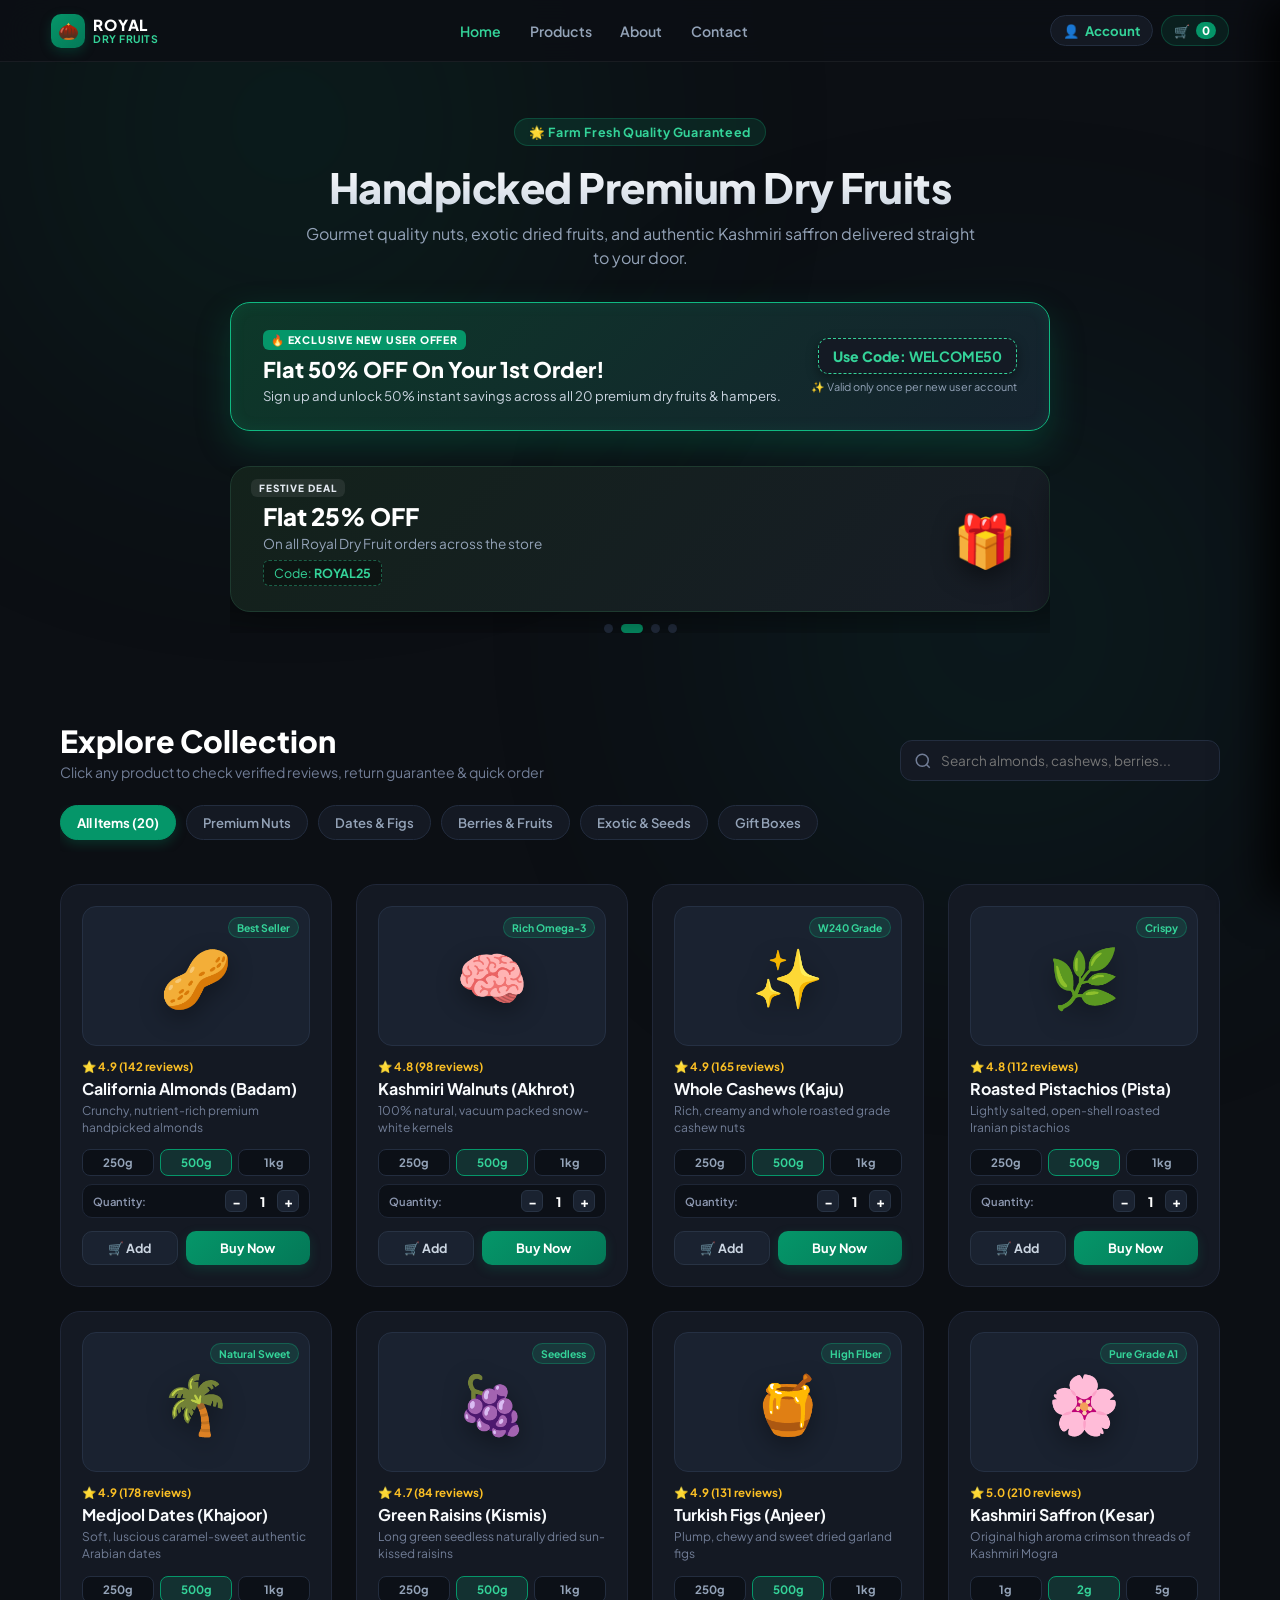
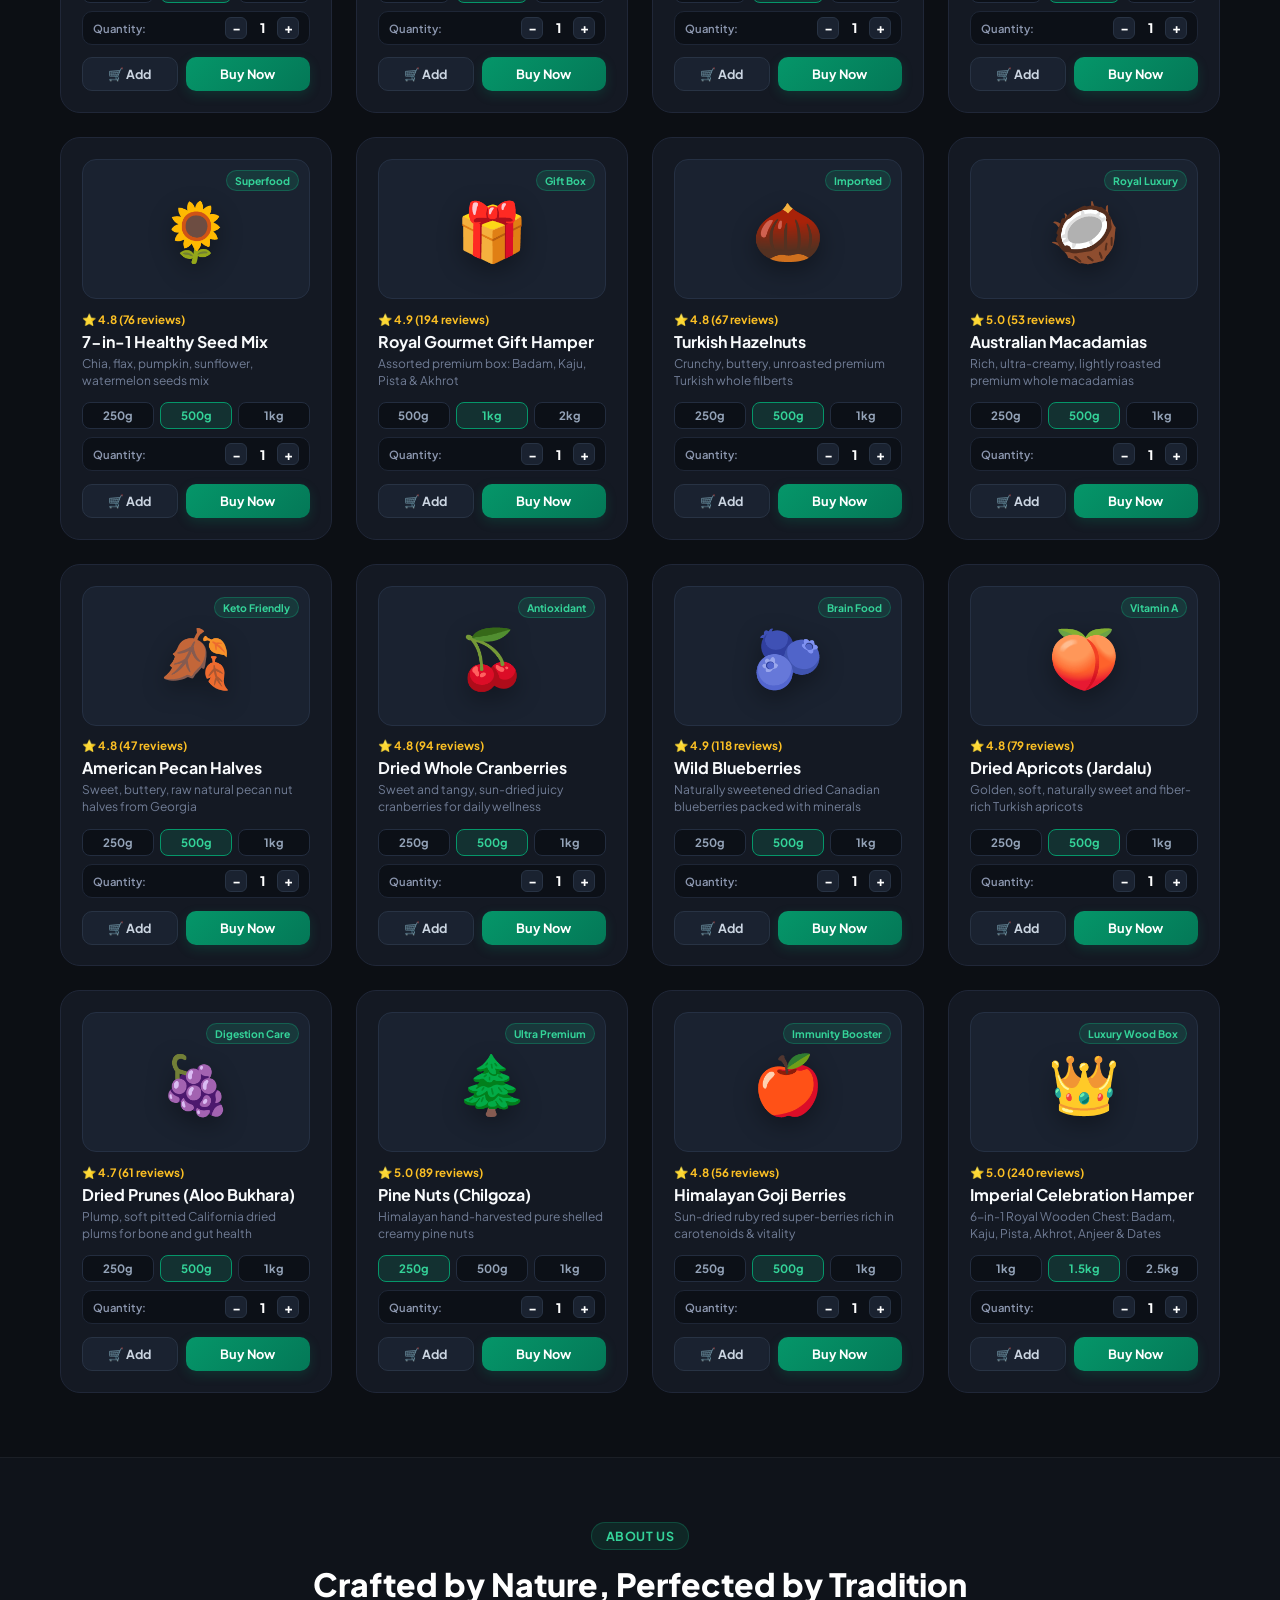
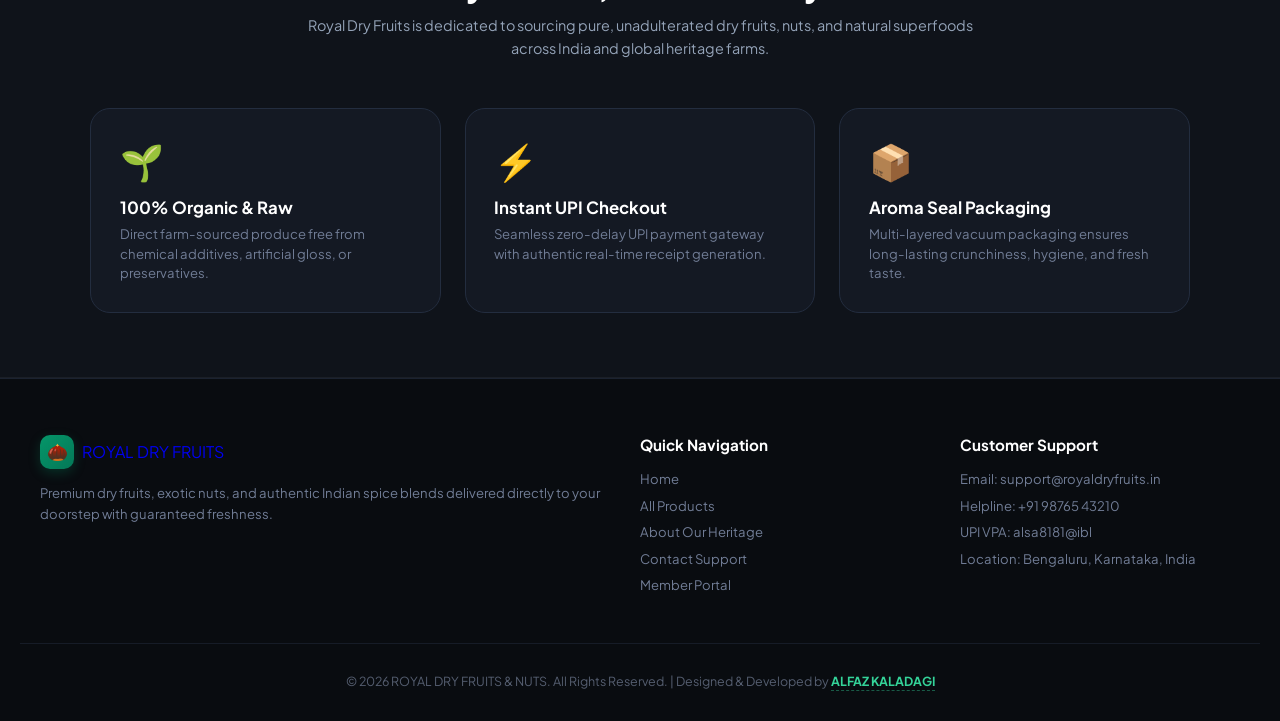
==== index.html @ def9132a "Update index.html" ====
<!DOCTYPE html>
<html lang="en">
<head>
  <meta charset="UTF-8">
  <meta name="viewport" content="width=device-width, initial-scale=1.0, maximum-scale=1.0, user-scalable=no">
  <title>ROYAL NUTS & DRY FRUITS — Premium Gourmet Store</title>
  <link rel="stylesheet" href="style.css">
  <link rel="preconnect" href="https://fonts.googleapis.com">
  <link rel="preconnect" href="https://fonts.gstatic.com" crossorigin>
  <link href="https://fonts.googleapis.com/css2?family=Space+Mono:wght@400;700&family=Plus+Jakarta+Sans:wght@400;500;600;700;800&display=swap" rel="stylesheet">
  <!-- jsPDF & html2canvas for PDF Generation -->
  <script src="https://cdnjs.cloudflare.com/ajax/libs/html2canvas/1.4.1/html2canvas.min.js"></script>
  <script src="https://cdnjs.cloudflare.com/ajax/libs/jspdf/2.5.1/jspdf.umd.min.js"></script>
  <link rel="icon" href="data:image/svg+xml,<svg xmlns='http://www.w3.org/2000/svg' viewBox='0 0 100 100'><text y='.9em' font-size='90'>🫘</text></svg>">

</head>
<body>

  <!-- Ambient Glows -->
  <div class="ambient-glow glow-1"></div>
  <div class="ambient-glow glow-2"></div>

  <!-- Confetti Canvas Container -->
  <canvas id="confettiCanvas"></canvas>

  <!-- Global Floating Toast Notification Container -->
  <div class="floating-toast" id="floatingToast">
    <div class="toast-icon" id="toastIcon">✨</div>
    <div class="toast-content">
      <h4 id="toastTitle">Notification</h4>
      <p id="toastMessage">Action completed successfully.</p>
    </div>
  </div>

  <!-- Global Custom Glassmorphism Prompt Modal -->
  <div class="modal-backdrop" id="customAlertModal">
    <div class="alert-popup-card">
      <div class="alert-icon-ring" id="alertModalIconRing">
        <span id="alertModalIcon">🔒</span>
      </div>
      <h3 id="alertModalTitle">Sign In Required</h3>
      <p id="alertModalMessage">Please sign in or create an account to proceed with your dry fruit order.</p>
      <div class="alert-actions-row">
        <button class="alert-secondary-btn" id="alertModalCancelBtn" onclick="closeCustomAlert()">Cancel</button>
        <button class="alert-primary-btn" id="alertModalConfirmBtn">Sign In Now →</button>
      </div>
    </div>
  </div>

  <!-- Responsive Mobile-Adaptive Navigation Bar -->
  <nav class="navbar">
    <a href="#home" class="nav-brand">
      <div class="brand-badge">🌰</div>
      <div class="brand-text-wrap">
        <span class="brand-title">ROYAL</span>
        <span class="brand-sub">DRY FRUITS</span>
      </div>
    </a>

    <!-- Desktop Nav Links -->
    <div class="nav-links">
      <a href="#home" class="nav-link active">Home</a>
      <a href="#products" class="nav-link">Products</a>
      <a href="#about" class="nav-link">About</a>
      <a href="#contact" class="nav-link">Contact</a>
    </div>

    <!-- Responsive Action Controls Wrapper -->
    <div class="nav-controls-right">
      <!-- Unauthenticated Account Button -->
      <a href="auth.html" class="nav-link auth-nav-link" id="navAccountBtn">
        <span class="auth-icon">👤</span>
        <span class="auth-btn-label">Account</span>
      </a>

      <!-- Authenticated User Profile & Logout -->
      <div class="user-profile-menu" id="navUserMenu" style="display: none;">
        <button class="profile-trigger-btn" onclick="openProfileModal()" title="View & Edit Profile">
          <img id="navUserAvatar" src="" alt="Profile" class="nav-avatar-img" />
          <span id="navUserName" class="nav-user-name-text">Profile</span>
        </button>
        <button class="logout-nav-btn" onclick="confirmLogout()" title="Log out">
          <svg width="14" height="14" viewBox="0 0 24 24" fill="none" stroke="currentColor" stroke-width="2.5">
            <path d="M9 21H5a2 2 0 0 1-2-2V5a2 2 0 0 1 2-2h4"></path>
            <polyline points="16 17 21 12 16 7"></polyline>
            <line x1="21" y1="12" x2="9" y2="12"></line>
          </svg>
          <span class="logout-btn-label">Logout</span>
        </button>
      </div>

      <!-- Compact Clickable Cart Pill -->
      <div class="cart-pill clickable-cart" id="navbarCartPill" onclick="openCartDrawer()" title="View Cart">
        <span class="cart-icon-symbol">🛒</span>
        <span class="cart-count-badge" id="cartItemCount">0</span>
      </div>
    </div>
  </nav>

  <!-- Slide-out Shopping Cart Drawer -->
  <div class="cart-drawer-backdrop" id="cartDrawerBackdrop" onclick="closeCartDrawer()"></div>
  <div class="cart-drawer" id="cartDrawer">
    <div class="cart-drawer-header">
      <h3>Your Fresh Cart 🛒</h3>
      <button class="drawer-close-btn" onclick="closeCartDrawer()">&times;</button>
    </div>
    <div class="cart-items-container" id="cartItemsContainer">
      <!-- Injected Cart Items via script.js -->
    </div>
    <div class="cart-drawer-footer" id="cartDrawerFooter">
      <div class="cart-summary-line">
        <span>Subtotal:</span>
        <strong id="cartSubtotalVal">₹0.00</strong>
      </div>
      <button class="cart-checkout-btn" onclick="checkoutFromCart()">Proceed to Direct UPI Checkout →</button>
    </div>
  </div>

  <!-- Main Content -->
  <main>
    <!-- Hero Section -->
    <section id="home" class="hero-section">
      <div class="hero-text">
        <span class="hero-tag">🌟 Farm Fresh Quality Guaranteed</span>
        <h2>Handpicked Premium Dry Fruits</h2>
        <p>Gourmet quality nuts, exotic dried fruits, and authentic Kashmiri saffron delivered straight to your door.</p>
      </div>

      <!-- Pinned 50% OFF Banner for 1st Order New Users -->
      <div class="pinned-welcome-banner">
        <div class="pinned-welcome-content">
          <div class="pinned-tag">🔥 EXCLUSIVE NEW USER OFFER</div>
          <h3>Flat 50% OFF On Your 1st Order!</h3>
          <p>Sign up and unlock 50% instant savings across all 20 premium dry fruits & hampers.</p>
        </div>
        <div class="pinned-welcome-action">
          <span class="pinned-coupon-code" onclick="copyOfferCode('WELCOME50')" title="Click to copy">
            Use Code: <strong>WELCOME50</strong>
          </span>
          <span class="pinned-subtext">✨ Valid only once per new user account</span>
        </div>
      </div>

      <!-- Offers Carousel -->
      <div class="offers-carousel-wrapper">
        <div class="offers-track" id="offersTrack">
          <!-- Slide 1: Welcome50 Pinned Spotlight -->
          <div class="offer-card offer-pinned-hero">
            <div class="offer-badge pulse-badge">⭐ FIRST ORDER SPECIAL</div>
            <div class="offer-content">
              <h3>Flat 50% OFF</h3>
              <p>Exclusive for new users on their very first order across all products</p>
              <span class="offer-code" onclick="copyOfferCode('WELCOME50')">Code: <strong>WELCOME50</strong></span>
            </div>
            <div class="offer-icon">🏷️</div>
          </div>

          <!-- Slide 2 -->
          <div class="offer-card offer-gold">
            <div class="offer-badge">FESTIVE DEAL</div>
            <div class="offer-content">
              <h3>Flat 25% OFF</h3>
              <p>On all Royal Dry Fruit orders across the store</p>
              <span class="offer-code" onclick="copyOfferCode('ROYAL25')">Code: <strong>ROYAL25</strong></span>
            </div>
            <div class="offer-icon">🎁</div>
          </div>

          <!-- Slide 3 -->
          <div class="offer-card offer-emerald">
            <div class="offer-badge">ORGANIC SPECIAL</div>
            <div class="offer-content">
              <h3>Flat ₹100 OFF</h3>
              <p>Instant savings on high-grade nuts & saffron packs</p>
              <span class="offer-code" onclick="copyOfferCode('ORGANIC100')">Code: <strong>ORGANIC100</strong></span>
            </div>
            <div class="offer-icon">🌸</div>
          </div>

          <!-- Slide 4 -->
          <div class="offer-card offer-purple">
            <div class="offer-badge">HEALTH SAVINGS</div>
            <div class="offer-content">
              <h3>Flat 10% OFF</h3>
              <p>Extra discount on whole almonds, walnuts & seed mixes</p>
              <span class="offer-code" onclick="copyOfferCode('HEALTH10')">Code: <strong>HEALTH10</strong></span>
            </div>
            <div class="offer-icon">🥜</div>
          </div>
        </div>

        <div class="carousel-dots">
          <button class="dot active" onclick="goToSlide(0)"></button>
          <button class="dot" onclick="goToSlide(1)"></button>
          <button class="dot" onclick="goToSlide(2)"></button>
          <button class="dot" onclick="goToSlide(3)"></button>
        </div>
      </div>
    </section>

    <!-- Products Section -->
    <section id="products" class="store-container">
      <div class="section-header">
        <div>
          <h2>Explore Collection</h2>
          <p>Click any product to check verified reviews, return guarantee & quick order</p>
        </div>

        <!-- Search Bar -->
        <div class="search-bar-wrapper">
          <svg class="search-icon" width="18" height="18" viewBox="0 0 24 24" fill="none" stroke="currentColor" stroke-width="2">
            <circle cx="11" cy="11" r="8"></circle>
            <line x1="21" y1="21" x2="16.65" y2="16.65"></line>
          </svg>
          <input type="text" id="productSearch" placeholder="Search almonds, cashews, berries..." oninput="handleSearch()">
          <button class="clear-search-btn" id="clearSearchBtn" onclick="clearSearch()">&times;</button>
        </div>
      </div>

      <!-- Category Filter Pills -->
      <div class="category-filters">
        <button class="filter-pill active" onclick="filterCategory('all', this)">All Items (20)</button>
        <button class="filter-pill" onclick="filterCategory('nuts', this)">Premium Nuts</button>
        <button class="filter-pill" onclick="filterCategory('dried', this)">Dates & Figs</button>
        <button class="filter-pill" onclick="filterCategory('berries', this)">Berries & Fruits</button>
        <button class="filter-pill" onclick="filterCategory('exotic', this)">Exotic & Seeds</button>
        <button class="filter-pill" onclick="filterCategory('hampers', this)">Gift Boxes</button>
      </div>

      <div class="no-results" id="noResults" style="display: none;">
        <p>🔍 No dry fruits found matching your search.</p>
      </div>

      <!-- Product Grid (20 Items) -->
      <div class="product-grid" id="productGrid">
        
        <!-- 1 -->
        <div class="product-card" data-id="1" data-category="nuts" data-name="California Jumbo Almonds (Badam)" data-base-price="450" data-base-weight="500g" data-price-250g="240" data-price-500g="450" data-price-1kg="860" data-rating="4.9" data-reviews-count="142" data-origin="California, USA" data-icon="🥜">
          <div class="product-visual" onclick="openProductQuickView(this.closest('.product-card'))">
            <span class="product-emoji">🥜</span>
            <span class="stock-tag">Best Seller</span>
            <span class="quick-view-badge">🔍 View & Review</span>
          </div>
          <div class="product-details">
            <div class="rating-stars" onclick="openProductQuickView(this.closest('.product-card'))">⭐ 4.9 (142 reviews)</div>
            <h3 onclick="openProductQuickView(this.closest('.product-card'))">California Almonds (Badam)</h3>
            <p>Crunchy, nutrient-rich premium handpicked almonds</p>
            <div class="weight-selector-row">
              <button class="weight-chip" onclick="selectCardWeight(this, '250g')">250g</button>
              <button class="weight-chip active" onclick="selectCardWeight(this, '500g')">500g</button>
              <button class="weight-chip" onclick="selectCardWeight(this, '1kg')">1kg</button>
            </div>
            <div class="qty-stepper-row">
              <span class="qty-label">Quantity:</span>
              <div class="stepper-box">
                <button type="button" class="step-btn" onclick="stepCardQty(this, -1)">−</button>
                <span class="card-qty-val">1</span>
                <button type="button" class="step-btn" onclick="stepCardQty(this, 1)">+</button>
              </div>
            </div>
            <div class="product-actions-grid">
              <button class="add-to-cart-btn" onclick="handleAddToCart(this.closest('.product-card'))">🛒 Add</button>
              <button class="buy-btn" onclick="openCustomerDetails(this)">Buy Now</button>
            </div>
          </div>
        </div>

        <!-- 2 -->
        <div class="product-card" data-id="2" data-category="nuts" data-name="Kashmiri Walnut Kernels (Akhrot)" data-base-price="620" data-base-weight="500g" data-price-250g="330" data-price-500g="620" data-price-1kg="1190" data-rating="4.8" data-reviews-count="98" data-origin="Kashmir Valley, India" data-icon="🧠">
          <div class="product-visual" onclick="openProductQuickView(this.closest('.product-card'))">
            <span class="product-emoji">🧠</span>
            <span class="stock-tag">Rich Omega-3</span>
            <span class="quick-view-badge">🔍 View & Review</span>
          </div>
          <div class="product-details">
            <div class="rating-stars" onclick="openProductQuickView(this.closest('.product-card'))">⭐ 4.8 (98 reviews)</div>
            <h3 onclick="openProductQuickView(this.closest('.product-card'))">Kashmiri Walnuts (Akhrot)</h3>
            <p>100% natural, vacuum packed snow-white kernels</p>
            <div class="weight-selector-row">
              <button class="weight-chip" onclick="selectCardWeight(this, '250g')">250g</button>
              <button class="weight-chip active" onclick="selectCardWeight(this, '500g')">500g</button>
              <button class="weight-chip" onclick="selectCardWeight(this, '1kg')">1kg</button>
            </div>
            <div class="qty-stepper-row">
              <span class="qty-label">Quantity:</span>
              <div class="stepper-box">
                <button type="button" class="step-btn" onclick="stepCardQty(this, -1)">−</button>
                <span class="card-qty-val">1</span>
                <button type="button" class="step-btn" onclick="stepCardQty(this, 1)">+</button>
              </div>
            </div>
            <div class="product-actions-grid">
              <button class="add-to-cart-btn" onclick="handleAddToCart(this.closest('.product-card'))">🛒 Add</button>
              <button class="buy-btn" onclick="openCustomerDetails(this)">Buy Now</button>
            </div>
          </div>
        </div>

        <!-- 3 -->
        <div class="product-card" data-id="3" data-category="nuts" data-name="King Size Whole Cashews (Kaju)" data-base-price="490" data-base-weight="500g" data-price-250g="260" data-price-500g="490" data-price-1kg="940" data-rating="4.9" data-reviews-count="165" data-origin="Goa / Mangalore" data-icon="✨">
          <div class="product-visual" onclick="openProductQuickView(this.closest('.product-card'))">
            <span class="product-emoji">✨</span>
            <span class="stock-tag">W240 Grade</span>
            <span class="quick-view-badge">🔍 View & Review</span>
          </div>
          <div class="product-details">
            <div class="rating-stars" onclick="openProductQuickView(this.closest('.product-card'))">⭐ 4.9 (165 reviews)</div>
            <h3 onclick="openProductQuickView(this.closest('.product-card'))">Whole Cashews (Kaju)</h3>
            <p>Rich, creamy and whole roasted grade cashew nuts</p>
            <div class="weight-selector-row">
              <button class="weight-chip" onclick="selectCardWeight(this, '250g')">250g</button>
              <button class="weight-chip active" onclick="selectCardWeight(this, '500g')">500g</button>
              <button class="weight-chip" onclick="selectCardWeight(this, '1kg')">1kg</button>
            </div>
            <div class="qty-stepper-row">
              <span class="qty-label">Quantity:</span>
              <div class="stepper-box">
                <button type="button" class="step-btn" onclick="stepCardQty(this, -1)">−</button>
                <span class="card-qty-val">1</span>
                <button type="button" class="step-btn" onclick="stepCardQty(this, 1)">+</button>
              </div>
            </div>
            <div class="product-actions-grid">
              <button class="add-to-cart-btn" onclick="handleAddToCart(this.closest('.product-card'))">🛒 Add</button>
              <button class="buy-btn" onclick="openCustomerDetails(this)">Buy Now</button>
            </div>
          </div>
        </div>

        <!-- 4 -->
        <div class="product-card" data-id="4" data-category="nuts" data-name="Roasted Salted Pistachios (Pista)" data-base-price="580" data-base-weight="500g" data-price-250g="310" data-price-500g="580" data-price-1kg="1100" data-rating="4.8" data-reviews-count="112" data-origin="Iran" data-icon="🌿">
          <div class="product-visual" onclick="openProductQuickView(this.closest('.product-card'))">
            <span class="product-emoji">🌿</span>
            <span class="stock-tag">Crispy</span>
            <span class="quick-view-badge">🔍 View & Review</span>
          </div>
          <div class="product-details">
            <div class="rating-stars" onclick="openProductQuickView(this.closest('.product-card'))">⭐ 4.8 (112 reviews)</div>
            <h3 onclick="openProductQuickView(this.closest('.product-card'))">Roasted Pistachios (Pista)</h3>
            <p>Lightly salted, open-shell roasted Iranian pistachios</p>
            <div class="weight-selector-row">
              <button class="weight-chip" onclick="selectCardWeight(this, '250g')">250g</button>
              <button class="weight-chip active" onclick="selectCardWeight(this, '500g')">500g</button>
              <button class="weight-chip" onclick="selectCardWeight(this, '1kg')">1kg</button>
            </div>
            <div class="qty-stepper-row">
              <span class="qty-label">Quantity:</span>
              <div class="stepper-box">
                <button type="button" class="step-btn" onclick="stepCardQty(this, -1)">−</button>
                <span class="card-qty-val">1</span>
                <button type="button" class="step-btn" onclick="stepCardQty(this, 1)">+</button>
              </div>
            </div>
            <div class="product-actions-grid">
              <button class="add-to-cart-btn" onclick="handleAddToCart(this.closest('.product-card'))">🛒 Add</button>
              <button class="buy-btn" onclick="openCustomerDetails(this)">Buy Now</button>
            </div>
          </div>
        </div>

        <!-- 5 -->
        <div class="product-card" data-id="5" data-category="dried" data-name="Arabian Medjool Dates (Khajoor)" data-base-price="390" data-base-weight="500g" data-price-250g="210" data-price-500g="390" data-price-1kg="740" data-rating="4.9" data-reviews-count="178" data-origin="Medina, Saudi Arabia" data-icon="🌴">
          <div class="product-visual" onclick="openProductQuickView(this.closest('.product-card'))">
            <span class="product-emoji">🌴</span>
            <span class="stock-tag">Natural Sweet</span>
            <span class="quick-view-badge">🔍 View & Review</span>
          </div>
          <div class="product-details">
            <div class="rating-stars" onclick="openProductQuickView(this.closest('.product-card'))">⭐ 4.9 (178 reviews)</div>
            <h3 onclick="openProductQuickView(this.closest('.product-card'))">Medjool Dates (Khajoor)</h3>
            <p>Soft, luscious caramel-sweet authentic Arabian dates</p>
            <div class="weight-selector-row">
              <button class="weight-chip" onclick="selectCardWeight(this, '250g')">250g</button>
              <button class="weight-chip active" onclick="selectCardWeight(this, '500g')">500g</button>
              <button class="weight-chip" onclick="selectCardWeight(this, '1kg')">1kg</button>
            </div>
            <div class="qty-stepper-row">
              <span class="qty-label">Quantity:</span>
              <div class="stepper-box">
                <button type="button" class="step-btn" onclick="stepCardQty(this, -1)">−</button>
                <span class="card-qty-val">1</span>
                <button type="button" class="step-btn" onclick="stepCardQty(this, 1)">+</button>
              </div>
            </div>
            <div class="product-actions-grid">
              <button class="add-to-cart-btn" onclick="handleAddToCart(this.closest('.product-card'))">🛒 Add</button>
              <button class="buy-btn" onclick="openCustomerDetails(this)">Buy Now</button>
            </div>
          </div>
        </div>

        <!-- 6 -->
        <div class="product-card" data-id="6" data-category="dried" data-name="Afghani Green Raisins (Kismis)" data-base-price="260" data-base-weight="500g" data-price-250g="140" data-price-500g="260" data-price-1kg="490" data-rating="4.7" data-reviews-count="84" data-origin="Kandahar, Afghanistan" data-icon="🍇">
          <div class="product-visual" onclick="openProductQuickView(this.closest('.product-card'))">
            <span class="product-emoji">🍇</span>
            <span class="stock-tag">Seedless</span>
            <span class="quick-view-badge">🔍 View & Review</span>
          </div>
          <div class="product-details">
            <div class="rating-stars" onclick="openProductQuickView(this.closest('.product-card'))">⭐ 4.7 (84 reviews)</div>
            <h3 onclick="openProductQuickView(this.closest('.product-card'))">Green Raisins (Kismis)</h3>
            <p>Long green seedless naturally dried sun-kissed raisins</p>
            <div class="weight-selector-row">
              <button class="weight-chip" onclick="selectCardWeight(this, '250g')">250g</button>
              <button class="weight-chip active" onclick="selectCardWeight(this, '500g')">500g</button>
              <button class="weight-chip" onclick="selectCardWeight(this, '1kg')">1kg</button>
            </div>
            <div class="qty-stepper-row">
              <span class="qty-label">Quantity:</span>
              <div class="stepper-box">
                <button type="button" class="step-btn" onclick="stepCardQty(this, -1)">−</button>
                <span class="card-qty-val">1</span>
                <button type="button" class="step-btn" onclick="stepCardQty(this, 1)">+</button>
              </div>
            </div>
            <div class="product-actions-grid">
              <button class="add-to-cart-btn" onclick="handleAddToCart(this.closest('.product-card'))">🛒 Add</button>
              <button class="buy-btn" onclick="openCustomerDetails(this)">Buy Now</button>
            </div>
          </div>
        </div>

        <!-- 7 -->
        <div class="product-card" data-id="7" data-category="dried" data-name="Turkish Dried Figs (Anjeer)" data-base-price="750" data-base-weight="500g" data-price-250g="390" data-price-500g="750" data-price-1kg="1420" data-rating="4.9" data-reviews-count="131" data-origin="Izmir, Turkey" data-icon="🍯">
          <div class="product-visual" onclick="openProductQuickView(this.closest('.product-card'))">
            <span class="product-emoji">🍯</span>
            <span class="stock-tag">High Fiber</span>
            <span class="quick-view-badge">🔍 View & Review</span>
          </div>
          <div class="product-details">
            <div class="rating-stars" onclick="openProductQuickView(this.closest('.product-card'))">⭐ 4.9 (131 reviews)</div>
            <h3 onclick="openProductQuickView(this.closest('.product-card'))">Turkish Figs (Anjeer)</h3>
            <p>Plump, chewy and sweet dried garland figs</p>
            <div class="weight-selector-row">
              <button class="weight-chip" onclick="selectCardWeight(this, '250g')">250g</button>
              <button class="weight-chip active" onclick="selectCardWeight(this, '500g')">500g</button>
              <button class="weight-chip" onclick="selectCardWeight(this, '1kg')">1kg</button>
            </div>
            <div class="qty-stepper-row">
              <span class="qty-label">Quantity:</span>
              <div class="stepper-box">
                <button type="button" class="step-btn" onclick="stepCardQty(this, -1)">−</button>
                <span class="card-qty-val">1</span>
                <button type="button" class="step-btn" onclick="stepCardQty(this, 1)">+</button>
              </div>
            </div>
            <div class="product-actions-grid">
              <button class="add-to-cart-btn" onclick="handleAddToCart(this.closest('.product-card'))">🛒 Add</button>
              <button class="buy-btn" onclick="openCustomerDetails(this)">Buy Now</button>
            </div>
          </div>
        </div>

        <!-- 8 -->
        <div class="product-card" data-id="8" data-category="exotic" data-name="Kashmir Mogra Saffron (Kesar)" data-base-price="550" data-base-weight="2g" data-price-250g="300" data-price-500g="550" data-price-1kg="1050" data-unit-type="grams" data-rating="5.0" data-reviews-count="210" data-origin="Pampore, Kashmir" data-icon="🌸">
          <div class="product-visual" onclick="openProductQuickView(this.closest('.product-card'))">
            <span class="product-emoji">🌸</span>
            <span class="stock-tag">Pure Grade A1</span>
            <span class="quick-view-badge">🔍 View & Review</span>
          </div>
          <div class="product-details">
            <div class="rating-stars" onclick="openProductQuickView(this.closest('.product-card'))">⭐ 5.0 (210 reviews)</div>
            <h3 onclick="openProductQuickView(this.closest('.product-card'))">Kashmiri Saffron (Kesar)</h3>
            <p>Original high aroma crimson threads of Kashmiri Mogra</p>
            <div class="weight-selector-row">
              <button class="weight-chip" onclick="selectCardWeight(this, '1g')">1g</button>
              <button class="weight-chip active" onclick="selectCardWeight(this, '2g')">2g</button>
              <button class="weight-chip" onclick="selectCardWeight(this, '5g')">5g</button>
            </div>
            <div class="qty-stepper-row">
              <span class="qty-label">Quantity:</span>
              <div class="stepper-box">
                <button type="button" class="step-btn" onclick="stepCardQty(this, -1)">−</button>
                <span class="card-qty-val">1</span>
                <button type="button" class="step-btn" onclick="stepCardQty(this, 1)">+</button>
              </div>
            </div>
            <div class="product-actions-grid">
              <button class="add-to-cart-btn" onclick="handleAddToCart(this.closest('.product-card'))">🛒 Add</button>
              <button class="buy-btn" onclick="openCustomerDetails(this)">Buy Now</button>
            </div>
          </div>
        </div>

        <!-- 9 -->
        <div class="product-card" data-id="9" data-category="exotic" data-name="Dried Chia & Pumpkin Seeds Mix" data-base-price="340" data-base-weight="500g" data-price-250g="190" data-price-500g="340" data-price-1kg="640" data-rating="4.8" data-reviews-count="76" data-origin="Organic India Farms" data-icon="🌻">
          <div class="product-visual" onclick="openProductQuickView(this.closest('.product-card'))">
            <span class="product-emoji">🌻</span>
            <span class="stock-tag">Superfood</span>
            <span class="quick-view-badge">🔍 View & Review</span>
          </div>
          <div class="product-details">
            <div class="rating-stars" onclick="openProductQuickView(this.closest('.product-card'))">⭐ 4.8 (76 reviews)</div>
            <h3 onclick="openProductQuickView(this.closest('.product-card'))">7-in-1 Healthy Seed Mix</h3>
            <p>Chia, flax, pumpkin, sunflower, watermelon seeds mix</p>
            <div class="weight-selector-row">
              <button class="weight-chip" onclick="selectCardWeight(this, '250g')">250g</button>
              <button class="weight-chip active" onclick="selectCardWeight(this, '500g')">500g</button>
              <button class="weight-chip" onclick="selectCardWeight(this, '1kg')">1kg</button>
            </div>
            <div class="qty-stepper-row">
              <span class="qty-label">Quantity:</span>
              <div class="stepper-box">
                <button type="button" class="step-btn" onclick="stepCardQty(this, -1)">−</button>
                <span class="card-qty-val">1</span>
                <button type="button" class="step-btn" onclick="stepCardQty(this, 1)">+</button>
              </div>
            </div>
            <div class="product-actions-grid">
              <button class="add-to-cart-btn" onclick="handleAddToCart(this.closest('.product-card'))">🛒 Add</button>
              <button class="buy-btn" onclick="openCustomerDetails(this)">Buy Now</button>
            </div>
          </div>
        </div>

        <!-- 10 -->
        <div class="product-card" data-id="10" data-category="hampers" data-name="Royal Gourmet Dry Fruit Hamper" data-base-price="1299" data-base-weight="1kg" data-price-250g="699" data-price-500g="999" data-price-1kg="1299" data-rating="4.9" data-reviews-count="194" data-origin="Royal Custom Packaging" data-icon="🎁">
          <div class="product-visual" onclick="openProductQuickView(this.closest('.product-card'))">
            <span class="product-emoji">🎁</span>
            <span class="stock-tag">Gift Box</span>
            <span class="quick-view-badge">🔍 View & Review</span>
          </div>
          <div class="product-details">
            <div class="rating-stars" onclick="openProductQuickView(this.closest('.product-card'))">⭐ 4.9 (194 reviews)</div>
            <h3 onclick="openProductQuickView(this.closest('.product-card'))">Royal Gourmet Gift Hamper</h3>
            <p>Assorted premium box: Badam, Kaju, Pista & Akhrot</p>
            <div class="weight-selector-row">
              <button class="weight-chip" onclick="selectCardWeight(this, '500g')">500g</button>
              <button class="weight-chip active" onclick="selectCardWeight(this, '1kg')">1kg</button>
              <button class="weight-chip" onclick="selectCardWeight(this, '2kg')">2kg</button>
            </div>
            <div class="qty-stepper-row">
              <span class="qty-label">Quantity:</span>
              <div class="stepper-box">
                <button type="button" class="step-btn" onclick="stepCardQty(this, -1)">−</button>
                <span class="card-qty-val">1</span>
                <button type="button" class="step-btn" onclick="stepCardQty(this, 1)">+</button>
              </div>
            </div>
            <div class="product-actions-grid">
              <button class="add-to-cart-btn" onclick="handleAddToCart(this.closest('.product-card'))">🛒 Add</button>
              <button class="buy-btn" onclick="openCustomerDetails(this)">Buy Now</button>
            </div>
          </div>
        </div>

        <!-- 11 -->
        <div class="product-card" data-id="11" data-category="nuts" data-name="Raw Turkish Hazelnuts" data-base-price="590" data-base-weight="500g" data-price-250g="320" data-price-500g="590" data-price-1kg="1120" data-rating="4.8" data-reviews-count="67" data-origin="Trabzon, Turkey" data-icon="🌰">
          <div class="product-visual" onclick="openProductQuickView(this.closest('.product-card'))">
            <span class="product-emoji">🌰</span>
            <span class="stock-tag">Imported</span>
            <span class="quick-view-badge">🔍 View & Review</span>
          </div>
          <div class="product-details">
            <div class="rating-stars" onclick="openProductQuickView(this.closest('.product-card'))">⭐ 4.8 (67 reviews)</div>
            <h3 onclick="openProductQuickView(this.closest('.product-card'))">Turkish Hazelnuts</h3>
            <p>Crunchy, buttery, unroasted premium Turkish whole filberts</p>
            <div class="weight-selector-row">
              <button class="weight-chip" onclick="selectCardWeight(this, '250g')">250g</button>
              <button class="weight-chip active" onclick="selectCardWeight(this, '500g')">500g</button>
              <button class="weight-chip" onclick="selectCardWeight(this, '1kg')">1kg</button>
            </div>
            <div class="qty-stepper-row">
              <span class="qty-label">Quantity:</span>
              <div class="stepper-box">
                <button type="button" class="step-btn" onclick="stepCardQty(this, -1)">−</button>
                <span class="card-qty-val">1</span>
                <button type="button" class="step-btn" onclick="stepCardQty(this, 1)">+</button>
              </div>
            </div>
            <div class="product-actions-grid">
              <button class="add-to-cart-btn" onclick="handleAddToCart(this.closest('.product-card'))">🛒 Add</button>
              <button class="buy-btn" onclick="openCustomerDetails(this)">Buy Now</button>
            </div>
          </div>
        </div>

        <!-- 12 -->
        <div class="product-card" data-id="12" data-category="nuts" data-name="Australian Macadamia Nuts" data-base-price="890" data-base-weight="500g" data-price-250g="480" data-price-500g="890" data-price-1kg="1690" data-rating="5.0" data-reviews-count="53" data-origin="Queensland, Australia" data-icon="🥥">
          <div class="product-visual" onclick="openProductQuickView(this.closest('.product-card'))">
            <span class="product-emoji">🥥</span>
            <span class="stock-tag">Royal Luxury</span>
            <span class="quick-view-badge">🔍 View & Review</span>
          </div>
          <div class="product-details">
            <div class="rating-stars" onclick="openProductQuickView(this.closest('.product-card'))">⭐ 5.0 (53 reviews)</div>
            <h3 onclick="openProductQuickView(this.closest('.product-card'))">Australian Macadamias</h3>
            <p>Rich, ultra-creamy, lightly roasted premium whole macadamias</p>
            <div class="weight-selector-row">
              <button class="weight-chip" onclick="selectCardWeight(this, '250g')">250g</button>
              <button class="weight-chip active" onclick="selectCardWeight(this, '500g')">500g</button>
              <button class="weight-chip" onclick="selectCardWeight(this, '1kg')">1kg</button>
            </div>
            <div class="qty-stepper-row">
              <span class="qty-label">Quantity:</span>
              <div class="stepper-box">
                <button type="button" class="step-btn" onclick="stepCardQty(this, -1)">−</button>
                <span class="card-qty-val">1</span>
                <button type="button" class="step-btn" onclick="stepCardQty(this, 1)">+</button>
              </div>
            </div>
            <div class="product-actions-grid">
              <button class="add-to-cart-btn" onclick="handleAddToCart(this.closest('.product-card'))">🛒 Add</button>
              <button class="buy-btn" onclick="openCustomerDetails(this)">Buy Now</button>
            </div>
          </div>
        </div>

        <!-- 13 -->
        <div class="product-card" data-id="13" data-category="nuts" data-name="American Pecan Nut Halves" data-base-price="780" data-base-weight="500g" data-price-250g="410" data-price-500g="780" data-price-1kg="1480" data-rating="4.8" data-reviews-count="47" data-origin="Georgia, USA" data-icon="🍂">
          <div class="product-visual" onclick="openProductQuickView(this.closest('.product-card'))">
            <span class="product-emoji">🍂</span>
            <span class="stock-tag">Keto Friendly</span>
            <span class="quick-view-badge">🔍 View & Review</span>
          </div>
          <div class="product-details">
            <div class="rating-stars" onclick="openProductQuickView(this.closest('.product-card'))">⭐ 4.8 (47 reviews)</div>
            <h3 onclick="openProductQuickView(this.closest('.product-card'))">American Pecan Halves</h3>
            <p>Sweet, buttery, raw natural pecan nut halves from Georgia</p>
            <div class="weight-selector-row">
              <button class="weight-chip" onclick="selectCardWeight(this, '250g')">250g</button>
              <button class="weight-chip active" onclick="selectCardWeight(this, '500g')">500g</button>
              <button class="weight-chip" onclick="selectCardWeight(this, '1kg')">1kg</button>
            </div>
            <div class="qty-stepper-row">
              <span class="qty-label">Quantity:</span>
              <div class="stepper-box">
                <button type="button" class="step-btn" onclick="stepCardQty(this, -1)">−</button>
                <span class="card-qty-val">1</span>
                <button type="button" class="step-btn" onclick="stepCardQty(this, 1)">+</button>
              </div>
            </div>
            <div class="product-actions-grid">
              <button class="add-to-cart-btn" onclick="handleAddToCart(this.closest('.product-card'))">🛒 Add</button>
              <button class="buy-btn" onclick="openCustomerDetails(this)">Buy Now</button>
            </div>
          </div>
        </div>

        <!-- 14 -->
        <div class="product-card" data-id="14" data-category="berries" data-name="Dried Whole Cranberries" data-base-price="380" data-base-weight="500g" data-price-250g="210" data-price-500g="380" data-price-1kg="720" data-rating="4.8" data-reviews-count="94" data-origin="Wisconsin, USA" data-icon="🍒">
          <div class="product-visual" onclick="openProductQuickView(this.closest('.product-card'))">
            <span class="product-emoji">🍒</span>
            <span class="stock-tag">Antioxidant</span>
            <span class="quick-view-badge">🔍 View & Review</span>
          </div>
          <div class="product-details">
            <div class="rating-stars" onclick="openProductQuickView(this.closest('.product-card'))">⭐ 4.8 (94 reviews)</div>
            <h3 onclick="openProductQuickView(this.closest('.product-card'))">Dried Whole Cranberries</h3>
            <p>Sweet and tangy, sun-dried juicy cranberries for daily wellness</p>
            <div class="weight-selector-row">
              <button class="weight-chip" onclick="selectCardWeight(this, '250g')">250g</button>
              <button class="weight-chip active" onclick="selectCardWeight(this, '500g')">500g</button>
              <button class="weight-chip" onclick="selectCardWeight(this, '1kg')">1kg</button>
            </div>
            <div class="qty-stepper-row">
              <span class="qty-label">Quantity:</span>
              <div class="stepper-box">
                <button type="button" class="step-btn" onclick="stepCardQty(this, -1)">−</button>
                <span class="card-qty-val">1</span>
                <button type="button" class="step-btn" onclick="stepCardQty(this, 1)">+</button>
              </div>
            </div>
            <div class="product-actions-grid">
              <button class="add-to-cart-btn" onclick="handleAddToCart(this.closest('.product-card'))">🛒 Add</button>
              <button class="buy-btn" onclick="openCustomerDetails(this)">Buy Now</button>
            </div>
          </div>
        </div>

        <!-- 15 -->
        <div class="product-card" data-id="15" data-category="berries" data-name="Dried Wild Blueberries" data-base-price="540" data-base-weight="500g" data-price-250g="290" data-price-500g="540" data-price-1kg="1020" data-rating="4.9" data-reviews-count="118" data-origin="Nova Scotia, Canada" data-icon="🫐">
          <div class="product-visual" onclick="openProductQuickView(this.closest('.product-card'))">
            <span class="product-emoji">🫐</span>
            <span class="stock-tag">Brain Food</span>
            <span class="quick-view-badge">🔍 View & Review</span>
          </div>
          <div class="product-details">
            <div class="rating-stars" onclick="openProductQuickView(this.closest('.product-card'))">⭐ 4.9 (118 reviews)</div>
            <h3 onclick="openProductQuickView(this.closest('.product-card'))">Wild Blueberries</h3>
            <p>Naturally sweetened dried Canadian blueberries packed with minerals</p>
            <div class="weight-selector-row">
              <button class="weight-chip" onclick="selectCardWeight(this, '250g')">250g</button>
              <button class="weight-chip active" onclick="selectCardWeight(this, '500g')">500g</button>
              <button class="weight-chip" onclick="selectCardWeight(this, '1kg')">1kg</button>
            </div>
            <div class="qty-stepper-row">
              <span class="qty-label">Quantity:</span>
              <div class="stepper-box">
                <button type="button" class="step-btn" onclick="stepCardQty(this, -1)">−</button>
                <span class="card-qty-val">1</span>
                <button type="button" class="step-btn" onclick="stepCardQty(this, 1)">+</button>
              </div>
            </div>
            <div class="product-actions-grid">
              <button class="add-to-cart-btn" onclick="handleAddToCart(this.closest('.product-card'))">🛒 Add</button>
              <button class="buy-btn" onclick="openCustomerDetails(this)">Buy Now</button>
            </div>
          </div>
        </div>

        <!-- 16 -->
        <div class="product-card" data-id="16" data-category="dried" data-name="Turkish Dried Apricots (Jardalu)" data-base-price="360" data-base-weight="500g" data-price-250g="195" data-price-500g="360" data-price-1kg="680" data-rating="4.8" data-reviews-count="79" data-origin="Malatya, Turkey" data-icon="🍑">
          <div class="product-visual" onclick="openProductQuickView(this.closest('.product-card'))">
            <span class="product-emoji">🍑</span>
            <span class="stock-tag">Vitamin A</span>
            <span class="quick-view-badge">🔍 View & Review</span>
          </div>
          <div class="product-details">
            <div class="rating-stars" onclick="openProductQuickView(this.closest('.product-card'))">⭐ 4.8 (79 reviews)</div>
            <h3 onclick="openProductQuickView(this.closest('.product-card'))">Dried Apricots (Jardalu)</h3>
            <p>Golden, soft, naturally sweet and fiber-rich Turkish apricots</p>
            <div class="weight-selector-row">
              <button class="weight-chip" onclick="selectCardWeight(this, '250g')">250g</button>
              <button class="weight-chip active" onclick="selectCardWeight(this, '500g')">500g</button>
              <button class="weight-chip" onclick="selectCardWeight(this, '1kg')">1kg</button>
            </div>
            <div class="qty-stepper-row">
              <span class="qty-label">Quantity:</span>
              <div class="stepper-box">
                <button type="button" class="step-btn" onclick="stepCardQty(this, -1)">−</button>
                <span class="card-qty-val">1</span>
                <button type="button" class="step-btn" onclick="stepCardQty(this, 1)">+</button>
              </div>
            </div>
            <div class="product-actions-grid">
              <button class="add-to-cart-btn" onclick="handleAddToCart(this.closest('.product-card'))">🛒 Add</button>
              <button class="buy-btn" onclick="openCustomerDetails(this)">Buy Now</button>
            </div>
          </div>
        </div>

        <!-- 17 -->
        <div class="product-card" data-id="17" data-category="dried" data-name="Seedless Dried Prunes (Aloo Bukhara)" data-base-price="390" data-base-weight="500g" data-price-250g="210" data-price-500g="390" data-price-1kg="740" data-rating="4.7" data-reviews-count="61" data-origin="Yuba City, USA" data-icon="🍇">
          <div class="product-visual" onclick="openProductQuickView(this.closest('.product-card'))">
            <span class="product-emoji">🍇</span>
            <span class="stock-tag">Digestion Care</span>
            <span class="quick-view-badge">🔍 View & Review</span>
          </div>
          <div class="product-details">
            <div class="rating-stars" onclick="openProductQuickView(this.closest('.product-card'))">⭐ 4.7 (61 reviews)</div>
            <h3 onclick="openProductQuickView(this.closest('.product-card'))">Dried Prunes (Aloo Bukhara)</h3>
            <p>Plump, soft pitted California dried plums for bone and gut health</p>
            <div class="weight-selector-row">
              <button class="weight-chip" onclick="selectCardWeight(this, '250g')">250g</button>
              <button class="weight-chip active" onclick="selectCardWeight(this, '500g')">500g</button>
              <button class="weight-chip" onclick="selectCardWeight(this, '1kg')">1kg</button>
            </div>
            <div class="qty-stepper-row">
              <span class="qty-label">Quantity:</span>
              <div class="stepper-box">
                <button type="button" class="step-btn" onclick="stepCardQty(this, -1)">−</button>
                <span class="card-qty-val">1</span>
                <button type="button" class="step-btn" onclick="stepCardQty(this, 1)">+</button>
              </div>
            </div>
            <div class="product-actions-grid">
              <button class="add-to-cart-btn" onclick="handleAddToCart(this.closest('.product-card'))">🛒 Add</button>
              <button class="buy-btn" onclick="openCustomerDetails(this)">Buy Now</button>
            </div>
          </div>
        </div>

        <!-- 18 -->
        <div class="product-card" data-id="18" data-category="nuts" data-name="Pine Nuts without Shell (Chilgoza)" data-base-price="1450" data-base-weight="250g" data-price-250g="1450" data-price-500g="2800" data-price-1kg="5400" data-rating="5.0" data-reviews-count="89" data-origin="Kinnaur, Himachal Pradesh" data-icon="🌲">
          <div class="product-visual" onclick="openProductQuickView(this.closest('.product-card'))">
            <span class="product-emoji">🌲</span>
            <span class="stock-tag">Ultra Premium</span>
            <span class="quick-view-badge">🔍 View & Review</span>
          </div>
          <div class="product-details">
            <div class="rating-stars" onclick="openProductQuickView(this.closest('.product-card'))">⭐ 5.0 (89 reviews)</div>
            <h3 onclick="openProductQuickView(this.closest('.product-card'))">Pine Nuts (Chilgoza)</h3>
            <p>Himalayan hand-harvested pure shelled creamy pine nuts</p>
            <div class="weight-selector-row">
              <button class="weight-chip active" onclick="selectCardWeight(this, '250g')">250g</button>
              <button class="weight-chip" onclick="selectCardWeight(this, '500g')">500g</button>
              <button class="weight-chip" onclick="selectCardWeight(this, '1kg')">1kg</button>
            </div>
            <div class="qty-stepper-row">
              <span class="qty-label">Quantity:</span>
              <div class="stepper-box">
                <button type="button" class="step-btn" onclick="stepCardQty(this, -1)">−</button>
                <span class="card-qty-val">1</span>
                <button type="button" class="step-btn" onclick="stepCardQty(this, 1)">+</button>
              </div>
            </div>
            <div class="product-actions-grid">
              <button class="add-to-cart-btn" onclick="handleAddToCart(this.closest('.product-card'))">🛒 Add</button>
              <button class="buy-btn" onclick="openCustomerDetails(this)">Buy Now</button>
            </div>
          </div>
        </div>

        <!-- 19 -->
        <div class="product-card" data-id="19" data-category="berries" data-name="Himalayan Goji Berries" data-base-price="420" data-base-weight="500g" data-price-250g="230" data-price-500g="420" data-price-1kg="790" data-rating="4.8" data-reviews-count="56" data-origin="Tibetan Plateau" data-icon="🍎">
          <div class="product-visual" onclick="openProductQuickView(this.closest('.product-card'))">
            <span class="product-emoji">🍎</span>
            <span class="stock-tag">Immunity Booster</span>
            <span class="quick-view-badge">🔍 View & Review</span>
          </div>
          <div class="product-details">
            <div class="rating-stars" onclick="openProductQuickView(this.closest('.product-card'))">⭐ 4.8 (56 reviews)</div>
            <h3 onclick="openProductQuickView(this.closest('.product-card'))">Himalayan Goji Berries</h3>
            <p>Sun-dried ruby red super-berries rich in carotenoids & vitality</p>
            <div class="weight-selector-row">
              <button class="weight-chip" onclick="selectCardWeight(this, '250g')">250g</button>
              <button class="weight-chip active" onclick="selectCardWeight(this, '500g')">500g</button>
              <button class="weight-chip" onclick="selectCardWeight(this, '1kg')">1kg</button>
            </div>
            <div class="qty-stepper-row">
              <span class="qty-label">Quantity:</span>
              <div class="stepper-box">
                <button type="button" class="step-btn" onclick="stepCardQty(this, -1)">−</button>
                <span class="card-qty-val">1</span>
                <button type="button" class="step-btn" onclick="stepCardQty(this, 1)">+</button>
              </div>
            </div>
            <div class="product-actions-grid">
              <button class="add-to-cart-btn" onclick="handleAddToCart(this.closest('.product-card'))">🛒 Add</button>
              <button class="buy-btn" onclick="openCustomerDetails(this)">Buy Now</button>
            </div>
          </div>
        </div>

        <!-- 20 -->
        <div class="product-card" data-id="20" data-category="hampers" data-name="Imperial Grand Celebration Box" data-base-price="1999" data-base-weight="1.5kg" data-price-250g="1199" data-price-500g="1599" data-price-1kg="1999" data-rating="5.0" data-reviews-count="240" data-origin="Royal Master Collection" data-icon="👑">
          <div class="product-visual" onclick="openProductQuickView(this.closest('.product-card'))">
            <span class="product-emoji">👑</span>
            <span class="stock-tag">Luxury Wood Box</span>
            <span class="quick-view-badge">🔍 View & Review</span>
          </div>
          <div class="product-details">
            <div class="rating-stars" onclick="openProductQuickView(this.closest('.product-card'))">⭐ 5.0 (240 reviews)</div>
            <h3 onclick="openProductQuickView(this.closest('.product-card'))">Imperial Celebration Hamper</h3>
            <p>6-in-1 Royal Wooden Chest: Badam, Kaju, Pista, Akhrot, Anjeer & Dates</p>
            <div class="weight-selector-row">
              <button class="weight-chip" onclick="selectCardWeight(this, '1kg')">1kg</button>
              <button class="weight-chip active" onclick="selectCardWeight(this, '1.5kg')">1.5kg</button>
              <button class="weight-chip" onclick="selectCardWeight(this, '2.5kg')">2.5kg</button>
            </div>
            <div class="qty-stepper-row">
              <span class="qty-label">Quantity:</span>
              <div class="stepper-box">
                <button type="button" class="step-btn" onclick="stepCardQty(this, -1)">−</button>
                <span class="card-qty-val">1</span>
                <button type="button" class="step-btn" onclick="stepCardQty(this, 1)">+</button>
              </div>
            </div>
            <div class="product-actions-grid">
              <button class="add-to-cart-btn" onclick="handleAddToCart(this.closest('.product-card'))">🛒 Add</button>
              <button class="buy-btn" onclick="openCustomerDetails(this)">Buy Now</button>
            </div>
          </div>
        </div>

      </div>
    </section>

    <!-- About Section -->
    <section id="about" class="about-section">
      <div class="about-container">
        <div class="about-header">
          <span class="hero-tag">ABOUT US</span>
          <h2>Crafted by Nature, Perfected by Tradition</h2>
          <p>Royal Dry Fruits is dedicated to sourcing pure, unadulterated dry fruits, nuts, and natural superfoods across India and global heritage farms.</p>
        </div>

        <div class="about-grid">
          <div class="about-card">
            <div class="about-icon">🌱</div>
            <h3>100% Organic & Raw</h3>
            <p>Direct farm-sourced produce free from chemical additives, artificial gloss, or preservatives.</p>
          </div>

          <div class="about-card">
            <div class="about-icon">⚡</div>
            <h3>Instant UPI Checkout</h3>
            <p>Seamless zero-delay UPI payment gateway with authentic real-time receipt generation.</p>
          </div>

          <div class="about-card">
            <div class="about-icon">📦</div>
            <h3>Aroma Seal Packaging</h3>
            <p>Multi-layered vacuum packaging ensures long-lasting crunchiness, hygiene, and fresh taste.</p>
          </div>
        </div>
      </div>
    </section>
  </main>

  <!-- Comprehensive Product Quick View Modal -->
  <div class="modal-backdrop" id="productModal">
    <div class="checkout-wrapper">
      <div class="terminal-card quickview-card">
        <div class="modal-title-row">
          <span class="quickview-origin-tag" id="qvOriginTag">Origin: California, USA</span>
          <button class="modal-close-icon" onclick="closeProductQuickView()">&times;</button>
        </div>

        <div class="quickview-hero">
          <div class="qv-visual-badge" id="qvProductIcon">🥜</div>
          <div class="qv-hero-meta">
            <h3 id="qvProductName">California Almonds (Badam)</h3>
            <div class="qv-rating-bar" id="qvRatingBar">⭐ 4.9 · 142 Verified Customer Ratings</div>
            <div class="qv-price" id="qvPriceDisplay">₹450.00</div>
          </div>
        </div>

        <!-- Strict Return & Refund Policy Guarantee Box -->
        <div class="return-policy-guarantee-box">
          <div class="policy-header">
            <svg width="18" height="18" viewBox="0 0 24 24" fill="none" stroke="#10b981" stroke-width="2.5">
              <path d="M12 22s8-4 8-10V5l-8-3-8 3v7c0 6 8 10 8 10z"></path>
            </svg>
            <h4>Official Return & Replacement Policy</h4>
          </div>
          <p class="policy-text">
            Because dry fruits are perishable food items, returns/replacements are <strong>strictly accepted ONLY if:</strong>
          </p>
          <ul class="policy-bullets">
            <li>⚠️ <strong>Spoiled, Damaged, or Expired:</strong> Broken seal, moisture leakage, or staleness upon delivery.</li>
            <li>❌ <strong>Missing Items:</strong> Packet missing from order upon unboxing.</li>
            <li>📦 <strong>Wrong Product Delivered:</strong> Received a different weight, grade, or item than invoiced.</li>
          </ul>
          <span class="policy-footer-note">48-hour video unboxing evidence window required for instant refund/dispatch.</span>
        </div>

        <!-- Verified Reviews Section with Interactive Submission Form -->
        <div class="customer-reviews-section">
          <div class="reviews-section-header">
            <h4>Verified Customer Reviews</h4>
            <button class="write-review-toggle-btn" id="toggleReviewFormBtn" onclick="toggleReviewForm()">✍️ Write Review</button>
          </div>

          <!-- Add Review Form -->
          <form class="add-review-form" id="addReviewForm" style="display: none;" onsubmit="handleReviewSubmit(event)">
            <div class="star-rating-selector">
              <span>Your Rating:</span>
              <div class="star-inputs">
                <span class="star-select active" onclick="setRatingStar(1)">⭐</span>
                <span class="star-select active" onclick="setRatingStar(2)">⭐</span>
                <span class="star-select active" onclick="setRatingStar(3)">⭐</span>
                <span class="star-select active" onclick="setRatingStar(4)">⭐</span>
                <span class="star-select active" onclick="setRatingStar(5)">⭐</span>
              </div>
            </div>
            <textarea id="reviewTextInput" rows="2" placeholder="Share your experience about freshness, taste, and packaging..." required maxlength="280"></textarea>
            <button type="submit" class="submit-review-btn" id="submitReviewBtn">Submit Review</button>
          </form>

          <div class="reviews-list" id="modalReviewsList">
            <!-- Dynamically populated from Cloudflare KV / Mock Fallbacks -->
          </div>
        </div>

        <!-- Quick View Action Bottom Bar -->
        <div class="quickview-actions-footer">
          <button class="qv-cart-btn" id="qvAddToCartBtn">🛒 Add to Cart</button>
          <button class="qv-buy-btn" id="qvBuyNowBtn">Order Now →</button>
        </div>
      </div>
    </div>
  </div>

  <!-- Profile Management Modal -->
  <div class="modal-backdrop" id="profileModal">
    <div class="checkout-wrapper">
      <div class="terminal-card profile-card">
        <div class="modal-title-row">
          <h3>Member Profile</h3>
          <button class="modal-close-icon" onclick="closeProfileModal()">&times;</button>
        </div>

        <div class="profile-photo-upload-wrap">
          <div class="avatar-preview-box">
            <img id="profileImagePreview" src="https://images.unsplash.com/photo-1535713875002-d1d0cf377fde?w=150&auto=format&fit=crop&q=80" alt="Avatar" />
            <label for="avatarFileInput" class="avatar-edit-badge" title="Change Photo">📷</label>
            <input type="file" id="avatarFileInput" accept="image/*" style="display: none;" onchange="handleAvatarChange(event)" />
          </div>
          <span class="avatar-note">Click the camera to upload a custom profile picture</span>
        </div>

        <form id="profileForm" onsubmit="saveProfileDetails(event)">
          <div class="input-group">
            <label>Full Name</label>
            <input type="text" id="profNameInput" required />
          </div>
          <div class="input-group">
            <label>Primary Phone Number</label>
            <input type="tel" id="profPhoneInput" pattern="[0-9]{10}" required />
          </div>
          <div class="input-group">
            <label>Alternative Phone Number</label>
            <input type="tel" id="profAltPhoneInput" pattern="[0-9]{10}" placeholder="Optional (e.g. 9876543210)" />
          </div>
          <div class="input-group">
            <label>House / Flat / Building & Street</label>
            <input type="text" id="profStreetInput" placeholder="House no, Flat, Street address" required />
          </div>
          <div class="form-row-2col">
            <div class="input-group">
              <label>Area / Landmark</label>
              <input type="text" id="profLandmarkInput" placeholder="Near Temple / Park" required />
            </div>
            <div class="input-group">
              <label>Pincode</label>
              <input type="text" id="profPinInput" pattern="[0-9]{6}" placeholder="e.g. 560001" required />
            </div>
          </div>
          <div class="form-row-2col">
            <div class="input-group">
              <label>City</label>
              <input type="text" id="profCityInput" placeholder="e.g. Bengaluru" required />
            </div>
            <div class="input-group">
              <label>State</label>
              <input type="text" id="profStateInput" placeholder="e.g. Karnataka" required />
            </div>
          </div>
          <button type="submit" class="submit-proceed-btn">Save Address</button>
        </form>
      </div>
    </div>
  </div>

  <!-- Checkout & Printing Modal Backdrop -->
  <div class="modal-backdrop" id="checkoutModal">
    <div class="checkout-wrapper">

      <!-- STEP 1: Detailed Delivery Address & Coupon -->
      <div class="terminal-card" id="stepCustomer">
        <div class="modal-title-row">
          <h3>Delivery & Coupon</h3>
          <button class="modal-close-icon" onclick="closeAllModals()">&times;</button>
        </div>

        <div class="selected-product-banner">
          <span id="formProductIcon">🥜</span>
          <div class="product-banner-meta">
            <h4 id="formProductName">California Almonds</h4>
            <div class="selected-config-pill" id="formProductConfig">Pack: 500g | Qty: 1</div>
            <div class="price-calc-display">
              <span class="original-strike" id="formOriginalPrice" style="display: none;">₹450.00</span>
              <p id="formProductPrice">₹450.00</p>
            </div>
          </div>
        </div>

        <form id="customerForm" onsubmit="handleCustomerSubmit(event)">
          <div class="input-group">
            <label>Full Name</label>
            <input type="text" id="custName" placeholder="e.g. Rahul Sharma" required />
          </div>

          <div class="form-row-2col">
            <div class="input-group">
              <label>Primary Phone</label>
              <input type="tel" id="custPhone" placeholder="10-digit number" pattern="[0-9]{10}" required />
            </div>
            <div class="input-group">
              <label>Alternative Number</label>
              <input type="tel" id="custAltPhone" placeholder="Optional 2nd number" pattern="[0-9]{10}" />
            </div>
          </div>

          <div class="input-group">
            <label>Email Address</label>
            <input type="email" id="custEmail" placeholder="e.g. rahul@gmail.com" required />
          </div>

          <div class="input-group">
            <label>House / Flat / Building / Street</label>
            <input type="text" id="custStreet" placeholder="Flat No. 402, Royal Residency, Main Rd" required />
          </div>

          <div class="form-row-2col">
            <div class="input-group">
              <label>Area / Landmark</label>
              <input type="text" id="custLandmark" placeholder="Near Metro / Landmark" required />
            </div>
            <div class="input-group">
              <label>Pincode</label>
              <input type="text" id="custPin" placeholder="6-digit PIN" pattern="[0-9]{6}" required />
            </div>
          </div>

          <div class="form-row-2col">
            <div class="input-group">
              <label>City</label>
              <input type="text" id="custCity" placeholder="City" required />
            </div>
            <div class="input-group">
              <label>State</label>
              <input type="text" id="custState" placeholder="State" required />
            </div>
          </div>

          <!-- Coupon Code Input Box with Animated Badges -->
          <div class="input-group coupon-group" id="couponGroup">
            <label>Have a Promo / Discount Coupon?</label>
            <div class="coupon-input-wrapper">
              <input type="text" id="couponInput" placeholder="Try WELCOME50, ROYAL25, ORGANIC100" autocomplete="off" />
              <button type="button" class="apply-coupon-btn" id="applyCouponBtn" onclick="applyCoupon()">Apply</button>
            </div>
            
            <!-- Animated Feedback Container -->
            <div class="coupon-feedback" id="couponFeedback" style="display: none;">
              <div class="feedback-icon-wrap success-wrap" id="feedbackSuccess" style="display: none;">
                <svg class="animated-check" viewBox="0 0 52 52">
                  <circle class="check-circle" cx="26" cy="26" r="25" fill="none"/>
                  <path class="check-tick" fill="none" d="M14.1 27.2l7.1 7.2 16.7-16.8"/>
                </svg>
                <span id="couponSuccessMsg">Coupon Applied! Saved ₹0.00</span>
              </div>

              <div class="feedback-icon-wrap error-wrap" id="feedbackError" style="display: none;">
                <svg class="animated-cross" viewBox="0 0 52 52">
                  <circle class="cross-circle" cx="26" cy="26" r="25" fill="none"/>
                  <path class="cross-line cross-1" fill="none" d="M16 16 36 36"/>
                  <path class="cross-line cross-2" fill="none" d="M36 16 16 36"/>
                </svg>
                <span id="couponErrorMsg">Invalid coupon code</span>
              </div>
            </div>
          </div>

          <button type="submit" class="submit-proceed-btn">Save Address</button>
        </form>
      </div>

      <!-- STEP 2: UPI QR Payment with 6-Minute Countdown Timer & Mobile Deep Links -->
      <div class="terminal-card" id="stepPayment" style="display: none;">
        <div class="modal-title-row">
          <h3>UPI Payment</h3>
          <button class="modal-close-icon" onclick="closeAllModals()">&times;</button>
        </div>

        <!-- 6-Minute Countdown Timer -->
        <div class="payment-timer-wrapper">
          <svg width="16" height="16" viewBox="0 0 24 24" fill="none" stroke="currentColor" stroke-width="2.2">
            <circle cx="12" cy="12" r="10"></circle>
            <polyline points="12 6 12 12 16 14"></polyline>
          </svg>
          <span>Session Expires In: <strong id="timerDisplay">06:00</strong></span>
        </div>

        <div class="upi-bill-summary">
          <span>Final Amount to Pay</span>
          <h2 id="qrAmountDisplay">₹450.00</h2>
          <span class="savings-tag" id="qrSavingsTag" style="display: none;">🎉 You saved ₹0.00</span>
        </div>

        <!-- Direct UPI App Launcher for Mobile Devices -->
        <a href="" id="mobileUpiDirectLink" class="mobile-upi-btn" target="_blank">
          <span>Pay Directly via Any UPI App</span>
          <svg width="16" height="16" viewBox="0 0 24 24" fill="none" stroke="currentColor" stroke-width="2.5">
            <polyline points="9 18 15 12 9 6"></polyline>
          </svg>
        </a>

        <div class="qr-container">
          <div class="qr-frame">
            <img src="" alt="UPI QR Code" class="qr-image" id="upiQrImage">
          </div>
          <div class="upi-apps-row">
            <span class="upi-badge">GPay</span>
            <span class="upi-badge">PhonePe</span>
            <span class="upi-badge">Paytm</span>
            <span class="upi-badge">BHIM</span>
          </div>
          <p class="upi-note">Scan QR code or click pay above on mobile</p>
        </div>

        <!-- Dynamic Payment Confirm Button -->
        <button class="payment-confirm-btn" id="confirmPaymentBtn" onclick="processPaymentAndPrint()">
          <svg width="18" height="18" viewBox="0 0 24 24" fill="none" stroke="currentColor" stroke-width="2.5">
            <polyline points="20 6 9 17 4 12"></polyline>
          </svg>
          I Have Paid ₹<span id="btnPayAmount">450</span>
        </button>
      </div>

      <!-- STEP 3: Printing & Receipt Step -->
      <div class="terminal-card" id="stepPrinting" style="display: none;">
        <div class="card-header">
          <div class="product-summary">
            <div class="product-badge" id="modalProductIcon">🥜</div>
            <div>
              <h3 id="modalProductName">California Almonds</h3>
              <p id="modalProductSub">Pack: 500g × 1 | Instant UPI</p>
            </div>
          </div>
          <div class="price-summary">
            <span class="label">Total Paid</span>
            <span class="price" id="modalProductPrice">₹450.00</span>
          </div>
        </div>

        <!-- Dynamic Status Bar -->
        <div class="status-box" id="statusBox">
          <div class="status-indicator">
            <span class="spinner" id="spinner"></span>
            <svg class="check-icon" id="checkIcon" width="16" height="16" viewBox="0 0 24 24" fill="none" stroke="#10b981" stroke-width="2.5" stroke-linecap="round" stroke-linejoin="round">
              <polyline points="20 6 9 17 4 12"></polyline>
            </svg>
          </div>
          <span class="status-text" id="statusText">Verifying UPI payment & syncing order...</span>
        </div>

        <!-- Post-Print Actions -->
        <div class="receipt-actions" id="receiptActions">
          <button class="action-btn download-btn" id="downloadBtn">
            <svg width="16" height="16" viewBox="0 0 24 24" fill="none" stroke="currentColor" stroke-width="2">
              <path d="M21 15v4a2 2 0 0 1-2 2H5a2 2 0 0 1-2-2v-4"></path>
              <polyline points="7 10 12 15 17 10"></polyline>
              <line x1="12" y1="15" x2="12" y2="3"></line>
            </svg>
            Download Bill (PDF)
          </button>
          <button class="action-btn close-btn" onclick="closeAllModals()">Done</button>
        </div>
      </div>

      <!-- Thermal Receipt Printer Paper Output -->
      <div class="printer-slot" id="printerSlot" style="display: none;">
        <div class="receipt" id="receipt">
          <div class="zigzag-edge top"></div>

          <!-- Printable Area -->
          <div class="receipt-content" id="printableReceipt">
            <div class="receipt-header">
              <div class="receipt-logo">🌰</div>
              <p class="receipt-brand">ROYAL DRY FRUITS & NUTS</p>
              <span class="terminal-id">GSTIN: 29AAACR1234F1Z5</span>
            </div>

            <div class="receipt-divider dashed"></div>

            <div class="receipt-line bold">
              <span id="rcptItemName">California Almonds (Badam)</span>
              <span id="rcptItemPrice">₹450.00</span>
            </div>
            <div class="receipt-subtext" id="rcptWeight">Pack Size: 500g | Qty: 1 Unit</div>

            <div class="receipt-divider dashed"></div>

            <div class="receipt-line muted">
              <span>Customer:</span>
              <span id="rcptCustName">Rahul Sharma</span>
            </div>
            <div class="receipt-line muted">
              <span>Primary Phone:</span>
              <span id="rcptCustPhone">+91 9876543210</span>
            </div>
            <div class="receipt-line muted" id="rcptCustAltPhoneRow" style="display: none;">
              <span>Alt Phone:</span>
              <span id="rcptCustAltPhone">+91 9123456780</span>
            </div>
            <div class="receipt-line muted">
              <span>Delivery Address:</span>
              <span id="rcptCustAddress">Flat 402, Bangalore, IN</span>
            </div>
            <div class="receipt-line muted">
              <span>Landmark & PIN:</span>
              <span id="rcptCustLandmarkPin">Near Metro - 560001</span>
            </div>

            <div class="receipt-divider dashed"></div>

            <div class="receipt-line muted">
              <span>Original Subtotal:</span>
              <span id="rcptSubtotal">₹427.50</span>
            </div>
            
            <!-- Dynamic Coupon Line -->
            <div class="receipt-line discount" id="rcptDiscountRow" style="display: none;">
              <span id="rcptCouponLabel">Coupon Applied:</span>
              <span id="rcptDiscountAmount">-₹112.50</span>
            </div>

            <div class="receipt-line muted">
              <span>GST (5% Dry Fruits):</span>
              <span id="rcptTax">₹22.50</span>
            </div>

            <div class="receipt-divider dashed"></div>

            <div class="receipt-line total">
              <span>TOTAL PAID (INR):</span>
              <span id="rcptTotal">₹450.00</span>
            </div>

            <div class="receipt-meta">
              <div class="receipt-line mini">
                <span>Order No:</span>
                <span class="mono-highlight" id="rcptOrderId">ORD-89410</span>
              </div>
              <div class="receipt-line mini">
                <span>Payment Mode:</span>
                <span>UPI QR / Instant</span>
              </div>
              <div class="receipt-line mini">
                <span>UPI Ref ID:</span>
                <span id="rcptUpiRef">UPI-908129481</span>
              </div>
              <div class="receipt-line mini">
                <span>Date & Time:</span>
                <span id="rcptDate">18 AUG 2026 - 00:00</span>
              </div>
            </div>

            <!-- Crisp SVG Vector Barcode -->
            <div class="barcode">
              <svg class="barcode-svg" id="receiptBarcodeSvg" viewBox="0 0 200 40" preserveAspectRatio="none">
                <rect x="0" y="0" width="4" height="40" fill="#000000"/>
                <rect x="7" y="0" width="2" height="40" fill="#000000"/>
                <rect x="12" y="0" width="6" height="40" fill="#000000"/>
                <rect x="22" y="0" width="3" height="40" fill="#000000"/>
                <rect x="28" y="0" width="5" height="40" fill="#000000"/>
                <rect x="37" y="0" width="2" height="40" fill="#000000"/>
                <rect x="42" y="0" width="7" height="40" fill="#000000"/>
                <rect x="53" y="0" width="3" height="40" fill="#000000"/>
                <rect x="59" y="0" width="4" height="40" fill="#000000"/>
                <rect x="67" y="0" width="6" height="40" fill="#000000"/>
                <rect x="77" y="0" width="2" height="40" fill="#000000"/>
                <rect x="83" y="0" width="8" height="40" fill="#000000"/>
                <rect x="95" y="0" width="3" height="40" fill="#000000"/>
                <rect x="102" y="0" width="5" height="40" fill="#000000"/>
                <rect x="111" y="0" width="2" height="40" fill="#000000"/>
                <rect x="116" y="0" width="7" height="40" fill="#000000"/>
                <rect x="127" y="0" width="4" height="40" fill="#000000"/>
                <rect x="135" y="0" width="2" height="40" fill="#000000"/>
                <rect x="140" y="0" width="6" height="40" fill="#000000"/>
                <rect x="150" y="0" width="3" height="40" fill="#000000"/>
                <rect x="156" y="0" width="8" height="40" fill="#000000"/>
                <rect x="168" y="0" width="2" height="40" fill="#000000"/>
                <rect x="174" y="0" width="5" height="40" fill="#000000"/>
                <rect x="183" y="0" width="4" height="40" fill="#000000"/>
                <rect x="191" y="0" width="6" height="40" fill="#000000"/>
              </svg>
              <span id="rcptBarcodeNum">*ORD-89410*</span>
            </div>
          </div>

          <div class="zigzag-edge bottom"></div>
        </div>
      </div>

    </div>
  </div>

  <!-- Connected Site Footer Section with In-page Anchor Links (#) -->
  <footer id="contact" class="site-footer">
    <div class="footer-container">
      <div class="footer-col brand-col">
        <a href="#home" class="nav-brand">
          <div class="brand-badge">🌰</div>
          <span>ROYAL DRY FRUITS</span>
        </a>
        <p>Premium dry fruits, exotic nuts, and authentic Indian spice blends delivered directly to your doorstep with guaranteed freshness.</p>
      </div>

      <div class="footer-col">
        <h4>Quick Navigation</h4>
        <ul>
          <li><a href="#home">Home</a></li>
          <li><a href="#products">All Products</a></li>
          <li><a href="#about">About Our Heritage</a></li>
          <li><a href="#contact">Contact Support</a></li>
          <li><a href="auth.html">Member Portal</a></li>
        </ul>
      </div>

      <div class="footer-col">
        <h4>Customer Support</h4>
        <ul>
          <li>Email: support@royaldryfruits.in</li>
          <li>Helpline: +91 98765 43210</li>
          <li>UPI VPA: alsa8181@ibl</li>
          <li>Location: Bengaluru, Karnataka, India</li>
        </ul>
      </div>
    </div>

    <div class="footer-bottom">
      <p>© 2026 ROYAL DRY FRUITS & NUTS. All Rights Reserved. | Designed & Developed by <a href="https://royaldryfruit.vercel.app/" target="_blank" rel="noopener noreferrer" class="designer-link">ALFAZ KALADAGI</a></p>
    </div>
  </footer>

  <script src="script.js"></script>
</body>
</html>
---- style.css ----
* {
  margin: 0;
  padding: 0;
  box-sizing: border-box;
  font-family: 'Plus Jakarta Sans', -apple-system, BlinkMacSystemFont, sans-serif;
  scroll-behavior: smooth;
  -webkit-tap-highlight-color: transparent;
}

body {
  min-height: 100vh;
  background-color: #0c0f14;
  color: #e2e8f0;
  overflow-x: hidden;
  position: relative;
}

/* Ambient Emerald Glows */
.ambient-glow {
  position: fixed;
  border-radius: 50%;
  filter: blur(160px);
  z-index: 0;
  pointer-events: none;
  opacity: 0.18;
}
.glow-1 {
  width: 450px;
  height: 450px;
  background: #059669;
  top: -100px;
  left: 5%;
}
.glow-2 {
  width: 400px;
  height: 400px;
  background: #0d9488;
  bottom: 8%;
  right: 6%;
}

/* Confetti Fullscreen Canvas */
#confettiCanvas {
  position: fixed;
  inset: 0;
  width: 100%;
  height: 100%;
  pointer-events: none;
  z-index: 9999;
}

/* Floating Toast Notification Banner */
.floating-toast {
  position: fixed;
  top: 20px;
  right: 20px;
  z-index: 10000;
  display: flex;
  align-items: center;
  gap: 12px;
  background: rgba(20, 25, 35, 0.95);
  border: 1px solid rgba(52, 211, 153, 0.35);
  backdrop-filter: blur(20px);
  -webkit-backdrop-filter: blur(20px);
  padding: 12px 18px;
  border-radius: 16px;
  box-shadow: 0 20px 40px -10px rgba(0, 0, 0, 0.8), 0 0 20px rgba(5, 150, 105, 0.2);
  transform: translateY(-80px) scale(0.9);
  opacity: 0;
  pointer-events: none;
  transition: all 0.4s cubic-bezier(0.16, 1, 0.3, 1);
  max-width: 90vw;
}

.floating-toast.active {
  transform: translateY(0) scale(1);
  opacity: 1;
  pointer-events: auto;
}

.toast-icon {
  font-size: 1.3rem;
}

.toast-content h4 {
  font-size: 0.85rem;
  font-weight: 700;
  color: #ffffff;
  margin-bottom: 2px;
}

.toast-content p {
  font-size: 0.75rem;
  color: #94a3b8;
}

/* Custom Glassmorphism Alert Popup */
.alert-popup-card {
  width: 100%;
  max-width: 380px;
  background: rgba(20, 25, 35, 0.95);
  border: 1px solid rgba(255, 255, 255, 0.1);
  backdrop-filter: blur(24px);
  -webkit-backdrop-filter: blur(24px);
  border-radius: 24px;
  padding: 28px 24px;
  text-align: center;
  box-shadow: 0 30px 60px -15px rgba(0, 0, 0, 0.95), 0 0 30px rgba(5, 150, 105, 0.15);
  animation: popupScaleIn 0.35s cubic-bezier(0.16, 1, 0.3, 1);
  margin: auto;
}

@keyframes popupScaleIn {
  from { opacity: 0; transform: scale(0.9) translateY(20px); }
  to { opacity: 1; transform: scale(1) translateY(0); }
}

.alert-icon-ring {
  width: 56px;
  height: 56px;
  border-radius: 50%;
  background: rgba(16, 185, 129, 0.12);
  border: 1px solid rgba(16, 185, 129, 0.3);
  display: grid;
  place-items: center;
  font-size: 1.6rem;
  margin: 0 auto 14px;
  box-shadow: 0 0 25px rgba(16, 185, 129, 0.2);
}

.alert-popup-card h3 {
  font-size: 1.2rem;
  font-weight: 800;
  color: #ffffff;
  margin-bottom: 6px;
}

.alert-popup-card p {
  font-size: 0.82rem;
  color: #94a3b8;
  line-height: 1.5;
  margin-bottom: 20px;
}

.alert-actions-row {
  display: flex;
  gap: 10px;
}

.alert-secondary-btn {
  flex: 1;
  background: #141923;
  border: 1px solid #232d3f;
  color: #94a3b8;
  font-weight: 700;
  font-size: 0.82rem;
  padding: 11px;
  border-radius: 12px;
  cursor: pointer;
  transition: all 0.2s ease;
}

.alert-secondary-btn:hover {
  background: #1a2230;
  color: #ffffff;
}

.alert-primary-btn {
  flex: 1.3;
  background: linear-gradient(135deg, #059669, #047857);
  border: none;
  color: #ffffff;
  font-weight: 700;
  font-size: 0.82rem;
  padding: 11px;
  border-radius: 12px;
  cursor: pointer;
  box-shadow: 0 4px 14px rgba(5, 150, 105, 0.3);
}

.alert-primary-btn:active {
  transform: scale(0.97);
}

/* Navbar */
.navbar {
  position: sticky;
  top: 0;
  z-index: 50;
  display: flex;
  justify-content: space-between;
  align-items: center;
  padding: 0.85rem 4%;
  background: rgba(12, 15, 20, 0.9);
  backdrop-filter: blur(20px);
  -webkit-backdrop-filter: blur(20px);
  border-bottom: 1px solid rgba(255, 255, 255, 0.06);
  gap: 10px;
}

.nav-brand {
  display: flex;
  align-items: center;
  gap: 8px;
  text-decoration: none;
  flex-shrink: 0;
}

.brand-badge {
  width: 34px;
  height: 34px;
  border-radius: 10px;
  background: linear-gradient(135deg, #059669, #047857);
  display: grid;
  place-items: center;
  font-size: 1.05rem;
  box-shadow: 0 4px 12px rgba(5, 150, 105, 0.25);
  flex-shrink: 0;
}

.brand-text-wrap {
  display: flex;
  flex-direction: column;
  line-height: 1.1;
}

.brand-title {
  font-size: 0.95rem;
  font-weight: 800;
  letter-spacing: 0.8px;
  color: #ffffff;
}

.brand-sub {
  font-size: 0.65rem;
  font-weight: 700;
  letter-spacing: 0.5px;
  color: #34d399;
}

.nav-links {
  display: flex;
  align-items: center;
  gap: 1.8rem;
}

.nav-link {
  color: #94a3b8;
  text-decoration: none;
  font-size: 0.88rem;
  font-weight: 600;
  transition: color 0.2s ease;
}

.nav-link:hover, .nav-link.active {
  color: #34d399;
}

.nav-controls-right {
  display: flex;
  align-items: center;
  gap: 8px;
  flex-shrink: 0;
}

.auth-nav-link {
  display: flex;
  align-items: center;
  gap: 6px;
  background: #141923;
  padding: 6px 12px;
  border-radius: 999px;
  border: 1px solid #232d3f;
  color: #34d399 !important;
  font-size: 0.82rem;
  font-weight: 700;
}

.user-profile-menu {
  display: flex;
  align-items: center;
  gap: 6px;
}

.profile-trigger-btn {
  display: flex;
  align-items: center;
  gap: 6px;
  background: #141923;
  border: 1px solid #232d3f;
  border-radius: 999px;
  padding: 3px 10px 3px 3px;
  color: #ffffff;
  font-weight: 600;
  font-size: 0.8rem;
  cursor: pointer;
  transition: border-color 0.2s ease;
}

.profile-trigger-btn:hover {
  border-color: #059669;
}

.nav-avatar-img {
  width: 26px;
  height: 26px;
  border-radius: 50%;
  object-fit: cover;
  border: 1.5px solid #059669;
}

.logout-nav-btn {
  display: flex;
  align-items: center;
  gap: 4px;
  background: rgba(239, 68, 68, 0.1);
  border: 1px solid rgba(239, 68, 68, 0.25);
  color: #f87171;
  border-radius: 8px;
  padding: 6px 10px;
  font-size: 0.76rem;
  font-weight: 700;
  cursor: pointer;
  transition: background 0.2s ease;
}

.logout-nav-btn:hover {
  background: #ef4444;
  color: #ffffff;
}

.cart-pill {
  background: rgba(16, 185, 129, 0.1);
  border: 1px solid rgba(16, 185, 129, 0.25);
  color: #34d399;
  padding: 6px 12px;
  border-radius: 999px;
  font-size: 0.8rem;
  font-weight: 700;
  cursor: pointer;
  display: flex;
  align-items: center;
  gap: 6px;
  transition: all 0.2s ease;
}

.clickable-cart:hover {
  background: #059669;
  color: #ffffff;
}

.cart-count-badge {
  background: #059669;
  color: #ffffff;
  font-size: 0.72rem;
  padding: 1px 6px;
  border-radius: 999px;
  font-weight: 800;
}

/* Slide-out Cart Drawer */
.cart-drawer-backdrop {
  position: fixed;
  inset: 0;
  background: rgba(0, 0, 0, 0.75);
  backdrop-filter: blur(8px);
  z-index: 10001;
  opacity: 0;
  pointer-events: none;
  transition: opacity 0.3s ease;
}

.cart-drawer-backdrop.active {
  opacity: 1;
  pointer-events: auto;
}

.cart-drawer {
  position: fixed;
  top: 0;
  right: 0;
  width: 100%;
  max-width: 380px;
  height: 100%;
  background: #121620;
  border-left: 1px solid #232d3f;
  z-index: 10002;
  box-shadow: -15px 0 40px rgba(0, 0, 0, 0.9);
  transform: translateX(100%);
  transition: transform 0.35s cubic-bezier(0.16, 1, 0.3, 1);
  display: flex;
  flex-direction: column;
}

.cart-drawer.active {
  transform: translateX(0);
}

.cart-drawer-header {
  padding: 18px 20px;
  border-bottom: 1px solid #232d3f;
  display: flex;
  justify-content: space-between;
  align-items: center;
}

.cart-drawer-header h3 {
  font-size: 1.1rem;
  font-weight: 800;
  color: #ffffff;
}

.drawer-close-btn {
  background: transparent;
  border: none;
  color: #94a3b8;
  font-size: 1.5rem;
  cursor: pointer;
}

.cart-items-container {
  flex: 1;
  overflow-y: auto;
  padding: 16px;
  display: flex;
  flex-direction: column;
  gap: 10px;
}

.cart-item-row {
  display: flex;
  justify-content: space-between;
  align-items: center;
  background: #171c28;
  border: 1px solid #253043;
  padding: 12px;
  border-radius: 14px;
}

.cart-item-info h4 {
  font-size: 0.85rem;
  font-weight: 700;
  color: #ffffff;
  margin-bottom: 2px;
}

.cart-item-info p {
  font-size: 0.72rem;
  color: #94a3b8;
}

.cart-item-price-wrap {
  text-align: right;
}

.cart-item-price {
  font-size: 0.9rem;
  font-weight: 800;
  color: #34d399;
  display: block;
}

.remove-cart-item {
  background: transparent;
  border: none;
  color: #f87171;
  font-size: 0.72rem;
  font-weight: 700;
  cursor: pointer;
  margin-top: 4px;
}

.cart-drawer-footer {
  padding: 18px 20px;
  border-top: 1px solid #232d3f;
  background: #0e121a;
}

.cart-summary-line {
  display: flex;
  justify-content: space-between;
  font-size: 0.95rem;
  margin-bottom: 12px;
}

.cart-summary-line strong {
  color: #34d399;
}

.cart-checkout-btn {
  width: 100%;
  background: linear-gradient(135deg, #059669, #047857);
  color: #ffffff;
  border: none;
  font-weight: 700;
  padding: 12px;
  border-radius: 12px;
  cursor: pointer;
  font-size: 0.88rem;
}

.empty-cart-msg {
  text-align: center;
  color: #64748b;
  font-size: 0.88rem;
  margin: auto;
}

/* Hero Section */
.hero-section {
  position: relative;
  z-index: 10;
  max-width: 1200px;
  margin: 0 auto;
  padding: 3.5rem 1.25rem 2rem;
  text-align: center;
}

.hero-tag {
  display: inline-block;
  background: rgba(16, 185, 129, 0.12);
  color: #34d399;
  border: 1px solid rgba(16, 185, 129, 0.25);
  padding: 5px 14px;
  border-radius: 999px;
  font-size: 0.78rem;
  font-weight: 700;
  letter-spacing: 0.6px;
  margin-bottom: 0.9rem;
}

.hero-text h2 {
  font-size: 2.6rem;
  font-weight: 800;
  letter-spacing: -0.5px;
  background: linear-gradient(180deg, #ffffff 0%, #cbd5e1 100%);
  -webkit-background-clip: text;
  -webkit-text-fill-color: transparent;
  margin-bottom: 0.6rem;
}

.hero-text p {
  color: #94a3b8;
  font-size: 1rem;
  max-width: 680px;
  margin: 0 auto 2rem;
  line-height: 1.5;
}

/* Pinned Spotlight Banner for WELCOME50 */
.pinned-welcome-banner {
  background: linear-gradient(135deg, #0d3829 0%, #15222e 100%);
  border: 1.5px solid #10b981;
  border-radius: 20px;
  padding: 1.5rem 2rem;
  max-width: 820px;
  margin: 0 auto 2.2rem;
  display: flex;
  justify-content: space-between;
  align-items: center;
  gap: 1.5rem;
  box-shadow: 0 15px 35px rgba(5, 150, 105, 0.25), inset 0 0 15px rgba(16, 185, 129, 0.1);
  text-align: left;
}

.pinned-tag {
  display: inline-block;
  background: #059669;
  color: #ffffff;
  font-size: 0.65rem;
  font-weight: 800;
  letter-spacing: 0.8px;
  padding: 3px 8px;
  border-radius: 6px;
  margin-bottom: 6px;
}

.pinned-welcome-content h3 {
  font-size: 1.35rem;
  font-weight: 800;
  color: #ffffff;
  margin-bottom: 4px;
}

.pinned-welcome-content p {
  color: #cbd5e1;
  font-size: 0.82rem;
  line-height: 1.4;
}

.pinned-welcome-action {
  text-align: right;
  flex-shrink: 0;
}

.pinned-coupon-code {
  display: inline-block;
  background: #141a24;
  border: 1.5px dashed #34d399;
  color: #34d399;
  font-size: 0.88rem;
  font-weight: 800;
  padding: 8px 14px;
  border-radius: 10px;
  cursor: pointer;
  transition: transform 0.15s ease, background 0.15s ease;
  box-shadow: 0 4px 12px rgba(0,0,0,0.4);
}

.pinned-coupon-code:hover {
  background: #059669;
  color: #ffffff;
  border-color: #059669;
}

.pinned-subtext {
  display: block;
  font-size: 0.68rem;
  color: #94a3b8;
  margin-top: 6px;
}

/* Offers Carousel */
.offers-carousel-wrapper {
  position: relative;
  max-width: 820px;
  margin: 0 auto 2.5rem;
  overflow: hidden;
}

.offers-track {
  display: flex;
  transition: transform 0.45s cubic-bezier(0.4, 0, 0.2, 1);
  will-change: transform;
}

.offer-card {
  min-width: 100%;
  border-radius: 20px;
  padding: 1.6rem 2rem;
  display: flex;
  justify-content: space-between;
  align-items: center;
  position: relative;
  overflow: hidden;
  box-shadow: 0 15px 35px rgba(0, 0, 0, 0.4);
}

.offer-pinned-hero {
  background: linear-gradient(135deg, #093325 0%, #15222e 100%);
  border: 1.5px solid #10b981;
}

.offer-gold {
  background: linear-gradient(135deg, #13221b 0%, #171c26 100%);
  border: 1px solid #1e3a2f;
}

.offer-emerald {
  background: linear-gradient(135deg, #0f2d24 0%, #171c26 100%);
  border: 1px solid #16533f;
}

.offer-purple {
  background: linear-gradient(135deg, #1c2331 0%, #141923 100%);
  border: 1px solid #2d3748;
}

.offer-badge {
  position: absolute;
  top: 12px;
  left: 20px;
  font-size: 0.62rem;
  font-weight: 800;
  letter-spacing: 1px;
  background: rgba(255, 255, 255, 0.08);
  padding: 3px 8px;
  border-radius: 6px;
  color: #e2e8f0;
}

.pulse-badge {
  background: #059669;
  color: #ffffff;
  animation: pulseGlow 2s infinite;
}

@keyframes pulseGlow {
  0%, 100% { box-shadow: 0 0 0 0 rgba(16, 185, 129, 0.4); }
  50% { box-shadow: 0 0 0 6px rgba(16, 185, 129, 0); }
}

.offer-content {
  text-align: left;
  margin-top: 8px;
}

.offer-content h3 {
  font-size: 1.5rem;
  font-weight: 800;
  color: #ffffff;
  margin-bottom: 4px;
}

.offer-content p {
  color: #94a3b8;
  font-size: 0.85rem;
  margin-bottom: 8px;
}

.offer-code {
  display: inline-block;
  font-size: 0.78rem;
  color: #34d399;
  background: rgba(0, 0, 0, 0.35);
  padding: 4px 10px;
  border-radius: 6px;
  border: 1px dashed rgba(52, 211, 153, 0.4);
  cursor: pointer;
}

.offer-icon {
  font-size: 3.2rem;
  filter: drop-shadow(0 8px 12px rgba(0, 0, 0, 0.5));
}

.carousel-dots {
  display: flex;
  justify-content: center;
  gap: 8px;
  margin-top: 12px;
}

.dot {
  width: 9px;
  height: 9px;
  border-radius: 50%;
  border: none;
  background: #232d3f;
  cursor: pointer;
  transition: all 0.3s ease;
}

.dot.active {
  background: #059669;
  width: 22px;
  border-radius: 999px;
}

/* Category Filter Pills */
.category-filters {
  display: flex;
  gap: 10px;
  overflow-x: auto;
  padding-bottom: 12px;
  margin-bottom: 2rem;
  scrollbar-width: none;
}

.category-filters::-webkit-scrollbar {
  display: none;
}

.filter-pill {
  white-space: nowrap;
  background: #141923;
  border: 1px solid #232d3f;
  color: #94a3b8;
  padding: 8px 16px;
  border-radius: 999px;
  font-size: 0.82rem;
  font-weight: 600;
  cursor: pointer;
  transition: all 0.2s ease;
}

.filter-pill.active, .filter-pill:hover {
  background: #059669;
  color: #ffffff;
  border-color: #059669;
  font-weight: 700;
  box-shadow: 0 4px 12px rgba(5, 150, 105, 0.25);
}

/* Store Container */
.store-container {
  position: relative;
  z-index: 10;
  max-width: 1200px;
  margin: 0 auto;
  padding: 1rem 1.25rem 4rem;
}

.section-header {
  display: flex;
  justify-content: space-between;
  align-items: flex-end;
  margin-bottom: 1.5rem;
  gap: 1.2rem;
  flex-wrap: wrap;
}

.section-header h2 {
  font-size: 1.9rem;
  font-weight: 800;
  color: #ffffff;
  margin-bottom: 0.2rem;
}

.section-header p {
  color: #717d96;
  font-size: 0.88rem;
}

/* Search Bar */
.search-bar-wrapper {
  position: relative;
  width: 100%;
  max-width: 320px;
}

.search-icon {
  position: absolute;
  left: 14px;
  top: 50%;
  transform: translateY(-50%);
  color: #717d96;
}

.search-bar-wrapper input {
  width: 100%;
  background: #141923;
  border: 1px solid #232d3f;
  border-radius: 12px;
  padding: 11px 36px 11px 40px;
  color: #ffffff;
  font-size: 0.85rem;
  outline: none;
  transition: border-color 0.25s ease;
}

.search-bar-wrapper input:focus {
  border-color: #059669;
}

.clear-search-btn {
  position: absolute;
  right: 12px;
  top: 50%;
  transform: translateY(-50%);
  background: transparent;
  border: none;
  color: #717d96;
  font-size: 1.2rem;
  cursor: pointer;
  display: none;
}

.no-results {
  text-align: center;
  padding: 3rem 1rem;
  color: #94a3b8;
  font-size: 1rem;
  background: #141923;
  border-radius: 16px;
  border: 1px dashed #232d3f;
}

/* Product Cards */
.product-grid {
  display: grid;
  grid-template-columns: repeat(auto-fill, minmax(260px, 1fr));
  gap: 1.5rem;
}

.product-card {
  background: #141923;
  border: 1px solid #202738;
  border-radius: 20px;
  padding: 1.3rem;
  overflow: hidden;
  display: flex;
  flex-direction: column;
  justify-content: space-between;
  transition: transform 0.25s ease, border-color 0.25s ease, box-shadow 0.25s ease;
}

.product-card:hover {
  transform: translateY(-5px);
  border-color: #059669;
  box-shadow: 0 10px 25px -5px rgba(5, 150, 105, 0.15);
}

.product-visual {
  position: relative;
  height: 140px;
  background: #1a2230;
  border-radius: 14px;
  display: flex;
  align-items: center;
  justify-content: center;
  margin-bottom: 0.8rem;
  border: 1px solid #253043;
  cursor: pointer;
}

.product-emoji {
  font-size: 3.6rem;
  filter: drop-shadow(0 8px 12px rgba(0, 0, 0, 0.35));
}

.stock-tag {
  position: absolute;
  top: 10px;
  right: 10px;
  background: rgba(16, 185, 129, 0.15);
  border: 1px solid rgba(16, 185, 129, 0.3);
  color: #34d399;
  font-size: 0.65rem;
  font-weight: 700;
  padding: 3px 8px;
  border-radius: 999px;
}

.quick-view-badge {
  position: absolute;
  bottom: 8px;
  background: rgba(0, 0, 0, 0.65);
  backdrop-filter: blur(8px);
  color: #cbd5e1;
  font-size: 0.65rem;
  font-weight: 700;
  padding: 3px 8px;
  border-radius: 6px;
  opacity: 0;
  transition: opacity 0.2s ease;
}

.product-visual:hover .quick-view-badge {
  opacity: 1;
}

.rating-stars {
  font-size: 0.72rem;
  color: #fbbf24;
  font-weight: 700;
  margin-bottom: 4px;
  cursor: pointer;
}

.product-details h3 {
  font-size: 1rem;
  font-weight: 700;
  margin-bottom: 0.25rem;
  color: #f8fafc;
  cursor: pointer;
}

.product-details p {
  font-size: 0.75rem;
  color: #717d96;
  margin-bottom: 0.8rem;
  line-height: 1.4;
  min-height: 30px;
}

.weight-selector-row {
  display: flex;
  gap: 6px;
  margin-bottom: 8px;
}

.weight-chip {
  flex: 1;
  background: #0c1017;
  border: 1px solid #232d3f;
  color: #94a3b8;
  font-size: 0.72rem;
  font-weight: 700;
  padding: 5px 0;
  border-radius: 8px;
  cursor: pointer;
  transition: all 0.2s ease;
}

.weight-chip:hover {
  color: #ffffff;
  border-color: #34d399;
}

.weight-chip.active {
  background: rgba(16, 185, 129, 0.15);
  border-color: #059669;
  color: #34d399;
}

.qty-stepper-row {
  display: flex;
  justify-content: space-between;
  align-items: center;
  background: #0c1017;
  border: 1px solid #1e2636;
  border-radius: 10px;
  padding: 5px 10px;
  margin-bottom: 0.8rem;
}

.qty-label {
  font-size: 0.7rem;
  color: #8c97af;
  font-weight: 600;
}

.stepper-box {
  display: flex;
  align-items: center;
  gap: 8px;
}

.step-btn {
  width: 22px;
  height: 22px;
  border-radius: 6px;
  background: #1a2230;
  border: 1px solid #283344;
  color: #ffffff;
  font-size: 0.85rem;
  font-weight: 800;
  display: grid;
  place-items: center;
  cursor: pointer;
}

.step-btn:hover {
  background: #059669;
  border-color: #059669;
}

.card-qty-val {
  font-size: 0.82rem;
  font-weight: 800;
  color: #ffffff;
  min-width: 14px;
  text-align: center;
}

.product-actions-grid {
  display: grid;
  grid-template-columns: 1fr 1.3fr;
  gap: 8px;
  margin-top: 4px;
}

.add-to-cart-btn {
  background: #1a2230;
  border: 1px solid #283344;
  color: #cbd5e1;
  font-weight: 700;
  padding: 8px 10px;
  border-radius: 10px;
  cursor: pointer;
  font-size: 0.78rem;
  transition: all 0.2s ease;
}

.add-to-cart-btn:hover {
  border-color: #059669;
  color: #34d399;
}

.buy-btn {
  background: linear-gradient(135deg, #059669, #047857);
  color: #ffffff;
  border: none;
  font-weight: 700;
  padding: 8px 12px;
  border-radius: 10px;
  cursor: pointer;
  font-size: 0.8rem;
  box-shadow: 0 4px 12px rgba(5, 150, 105, 0.2);
}

.buy-btn:active {
  transform: scale(0.96);
}

/* Quick View Modal */
.quickview-card {
  max-width: 440px;
  padding: 22px 20px;
}

.quickview-origin-tag {
  background: rgba(16, 185, 129, 0.12);
  border: 1px solid rgba(16, 185, 129, 0.25);
  color: #34d399;
  font-size: 0.72rem;
  font-weight: 700;
  padding: 3px 10px;
  border-radius: 999px;
}

.quickview-hero {
  display: flex;
  align-items: center;
  gap: 14px;
  background: #0c1017;
  padding: 12px;
  border-radius: 14px;
  border: 1px solid #1e2636;
  margin-bottom: 12px;
}

.qv-visual-badge {
  font-size: 2.4rem;
  background: #171c28;
  padding: 6px 10px;
  border-radius: 12px;
  border: 1px solid #232d3f;
}

.qv-hero-meta h3 {
  font-size: 0.95rem;
  font-weight: 800;
  color: #ffffff;
}

.qv-rating-bar {
  font-size: 0.72rem;
  color: #fbbf24;
  font-weight: 700;
  margin: 2px 0 4px;
}

.qv-price {
  font-size: 1.1rem;
  font-weight: 800;
  color: #34d399;
}

/* Return Policy Guarantee Box */
.return-policy-guarantee-box {
  background: rgba(239, 68, 68, 0.05);
  border: 1px solid rgba(239, 68, 68, 0.2);
  border-radius: 14px;
  padding: 12px 14px;
  margin-bottom: 12px;
  text-align: left;
}

.policy-header {
  display: flex;
  align-items: center;
  gap: 6px;
  margin-bottom: 6px;
}

.policy-header h4 {
  font-size: 0.82rem;
  font-weight: 800;
  color: #ffffff;
}

.policy-text {
  font-size: 0.74rem;
  color: #94a3b8;
  margin-bottom: 6px;
}

.policy-bullets {
  list-style: none;
  font-size: 0.72rem;
  color: #cbd5e1;
  display: flex;
  flex-direction: column;
  gap: 4px;
  margin-bottom: 8px;
}

.policy-bullets li strong {
  color: #ffffff;
}

.policy-footer-note {
  display: block;
  font-size: 0.65rem;
  color: #f87171;
  font-weight: 700;
  border-top: 1px dashed rgba(239, 68, 68, 0.25);
  padding-top: 5px;
}

/* Customer Reviews Section */
.customer-reviews-section {
  text-align: left;
  margin-bottom: 16px;
}

.reviews-section-header {
  display: flex;
  justify-content: space-between;
  align-items: center;
  margin-bottom: 8px;
}

.reviews-section-header h4 {
  font-size: 0.8rem;
  font-weight: 700;
  color: #8c97af;
}

.write-review-toggle-btn {
  background: transparent;
  border: 1px solid #232d3f;
  color: #34d399;
  font-size: 0.72rem;
  font-weight: 700;
  padding: 3px 8px;
  border-radius: 6px;
  cursor: pointer;
  transition: all 0.2s ease;
}

.write-review-toggle-btn:hover {
  background: rgba(16, 185, 129, 0.1);
  border-color: #059669;
}

.add-review-form {
  background: #0d1118;
  border: 1px solid #232d3f;
  border-radius: 12px;
  padding: 10px;
  margin-bottom: 10px;
}

.star-rating-selector {
  display: flex;
  align-items: center;
  gap: 8px;
  margin-bottom: 8px;
  font-size: 0.74rem;
  color: #94a3b8;
}

.star-inputs {
  display: flex;
  gap: 2px;
}

.star-select {
  cursor: pointer;
  font-size: 0.9rem;
  filter: grayscale(1);
  transition: filter 0.15s ease;
}

.star-select.active {
  filter: grayscale(0);
}

.add-review-form textarea {
  width: 100%;
  background: #141923;
  border: 1px solid #232d3f;
  border-radius: 8px;
  padding: 8px 10px;
  color: #ffffff;
  font-size: 0.78rem;
  outline: none;
  resize: none;
  margin-bottom: 6px;
}

.add-review-form textarea:focus {
  border-color: #059669;
}

.submit-review-btn {
  width: 100%;
  background: #059669;
  border: none;
  color: #ffffff;
  font-size: 0.75rem;
  font-weight: 700;
  padding: 7px;
  border-radius: 8px;
  cursor: pointer;
}

.reviews-list {
  display: flex;
  flex-direction: column;
  gap: 8px;
  max-height: 180px;
  overflow-y: auto;
  padding-right: 4px;
}

.review-item {
  background: #0e121a;
  border: 1px solid #1d2535;
  border-radius: 10px;
  padding: 8px 10px;
}

.rev-header {
  display: flex;
  justify-content: space-between;
  align-items: center;
  margin-bottom: 2px;
}

.rev-author {
  font-size: 0.72rem;
  font-weight: 700;
  color: #ffffff;
}

.rev-stars {
  font-size: 0.65rem;
}

.rev-body {
  font-size: 0.7rem;
  color: #94a3b8;
  line-height: 1.3;
  margin-bottom: 3px;
}

.rev-date {
  font-size: 0.62rem;
  color: #64748b;
}

.quickview-actions-footer {
  display: flex;
  gap: 10px;
}

.qv-cart-btn {
  flex: 1;
  background: #1a2230;
  border: 1px solid #253043;
  color: #34d399;
  font-weight: 700;
  padding: 11px;
  border-radius: 12px;
  cursor: pointer;
  font-size: 0.85rem;
}

.qv-buy-btn {
  flex: 1.3;
  background: linear-gradient(135deg, #059669, #047857);
  color: #ffffff;
  border: none;
  font-weight: 700;
  padding: 11px;
  border-radius: 12px;
  cursor: pointer;
  font-size: 0.85rem;
}

/* About Section */
.about-section {
  position: relative;
  z-index: 10;
  background: #0f131a;
  border-top: 1px solid rgba(255, 255, 255, 0.05);
  border-bottom: 1px solid rgba(255, 255, 255, 0.05);
  padding: 4rem 1.25rem;
}

.about-container {
  max-width: 1100px;
  margin: 0 auto;
}

.about-header {
  text-align: center;
  max-width: 700px;
  margin: 0 auto 3rem;
}

.about-header h2 {
  font-size: 2rem;
  font-weight: 800;
  color: #ffffff;
  margin-bottom: 0.6rem;
}

.about-header p {
  color: #94a3b8;
  font-size: 0.9rem;
  line-height: 1.6;
}

.about-grid {
  display: grid;
  grid-template-columns: repeat(auto-fit, minmax(260px, 1fr));
  gap: 1.5rem;
}

.about-card {
  background: #141923;
  border: 1px solid #232d3f;
  border-radius: 20px;
  padding: 1.8rem;
}

.about-icon {
  font-size: 2.2rem;
  margin-bottom: 0.8rem;
}

.about-card h3 {
  font-size: 1.05rem;
  font-weight: 700;
  color: #ffffff;
  margin-bottom: 0.4rem;
}

.about-card p {
  color: #717d96;
  font-size: 0.82rem;
  line-height: 1.5;
}

/* Profile Modal Specifics */
.profile-card {
  max-width: 420px;
}

.profile-photo-upload-wrap {
  text-align: center;
  margin-bottom: 16px;
}

.avatar-preview-box {
  position: relative;
  width: 80px;
  height: 80px;
  margin: 0 auto 8px;
}

.avatar-preview-box img {
  width: 100%;
  height: 100%;
  border-radius: 50%;
  object-fit: cover;
  border: 2px solid #059669;
}

.avatar-edit-badge {
  position: absolute;
  bottom: 0;
  right: 0;
  width: 26px;
  height: 26px;
  background: #059669;
  border-radius: 50%;
  display: grid;
  place-items: center;
  font-size: 0.75rem;
  cursor: pointer;
  border: 2px solid #141923;
}

.avatar-note {
  font-size: 0.68rem;
  color: #64748b;
}

/* 2-Column Responsive Form Row for City, State, PIN, Landmark */
.form-row-2col {
  display: grid;
  grid-template-columns: 1fr 1fr;
  gap: 10px;
}

/* Modal Backbone */
.modal-backdrop {
  position: fixed;
  inset: 0;
  background: rgba(0, 0, 0, 0.85);
  backdrop-filter: blur(18px);
  -webkit-backdrop-filter: blur(18px);
  z-index: 1000;
  display: flex;
  justify-content: center;
  align-items: center;
  padding: 14px;
  opacity: 0;
  pointer-events: none;
  transition: opacity 0.3s ease;
  overflow-y: auto;
}

.modal-backdrop.active {
  opacity: 1;
  pointer-events: auto;
}

.checkout-wrapper {
  position: relative;
  width: 100%;
  max-width: 420px;
  margin: auto;
  display: flex;
  flex-direction: column;
  align-items: center;
}

/* Terminal Card */
.terminal-card {
  position: relative;
  z-index: 20;
  width: 100%;
  background: rgba(20, 25, 35, 0.95);
  border: 1px solid rgba(255, 255, 255, 0.08);
  backdrop-filter: blur(20px);
  -webkit-backdrop-filter: blur(20px);
  border-radius: 20px;
  padding: 20px 16px;
  box-shadow: 0 25px 50px -12px rgba(0, 0, 0, 0.95);
  animation: cardScaleIn 0.35s cubic-bezier(0.16, 1, 0.3, 1);
}

@keyframes cardScaleIn {
  from { opacity: 0; transform: scale(0.95) translateY(10px); }
  to { opacity: 1; transform: scale(1) translateY(0); }
}

.modal-title-row {
  display: flex;
  justify-content: space-between;
  align-items: center;
  margin-bottom: 12px;
}

.modal-title-row h3 {
  font-size: 1.05rem;
  font-weight: 700;
  color: #ffffff;
}

.modal-close-icon {
  background: transparent;
  border: none;
  color: #717d96;
  font-size: 1.5rem;
  cursor: pointer;
  line-height: 1;
  padding: 4px;
}

/* 6-Minute Countdown Bar */
.payment-timer-wrapper {
  background: rgba(239, 68, 68, 0.12);
  border: 1px solid rgba(239, 68, 68, 0.25);
  border-radius: 10px;
  padding: 8px 12px;
  display: flex;
  align-items: center;
  justify-content: center;
  gap: 8px;
  color: #f87171;
  font-size: 0.76rem;
  margin-bottom: 12px;
}

.payment-timer-wrapper strong {
  color: #ffffff;
  font-family: 'Space Mono', monospace;
}

/* Product Meta Banner */
.selected-product-banner {
  display: flex;
  align-items: center;
  gap: 10px;
  background: #0c1017;
  padding: 9px 12px;
  border-radius: 12px;
  border: 1px solid #1e2636;
  margin-bottom: 12px;
}

.selected-product-banner span {
  font-size: 1.6rem;
}

.product-banner-meta {
  flex: 1;
}

.selected-product-banner h4 {
  font-size: 0.85rem;
  font-weight: 700;
}

.selected-config-pill {
  font-size: 0.7rem;
  color: #94a3b8;
  font-weight: 600;
  margin: 1px 0 3px;
}

.price-calc-display {
  display: flex;
  align-items: center;
  gap: 8px;
}

.original-strike {
  font-size: 0.75rem;
  color: #64748b;
  text-decoration: line-through;
}

.selected-product-banner p {
  font-size: 0.82rem;
  color: #34d399;
  font-weight: 700;
}

.input-group {
  margin-bottom: 10px;
  text-align: left;
}

.input-group label {
  display: block;
  font-size: 0.72rem;
  color: #8c97af;
  margin-bottom: 4px;
  font-weight: 600;
}

.input-group input,
.input-group textarea {
  width: 100%;
  background: #0c1017;
  border: 1px solid #232d3f;
  border-radius: 10px;
  padding: 8px 12px;
  color: #ffffff;
  font-size: 0.85rem;
  outline: none;
}

.input-group input:focus,
.input-group textarea:focus {
  border-color: #059669;
}

/* Coupon Box */
.coupon-group {
  background: #0c1017;
  padding: 10px;
  border-radius: 12px;
  border: 1px dashed #232d3f;
  margin-top: 2px;
  margin-bottom: 12px;
  transition: border-color 0.3s ease;
}

.coupon-group.is-success {
  border-color: #10b981;
  background: rgba(16, 185, 129, 0.05);
}

.coupon-group.is-error {
  border-color: #ef4444;
  background: rgba(239, 68, 68, 0.05);
}

.coupon-input-wrapper {
  display: flex;
  gap: 6px;
}

.coupon-input-wrapper input {
  flex: 1;
  text-transform: uppercase;
  font-weight: 700;
  letter-spacing: 0.5px;
  font-size: 0.8rem;
}

.apply-coupon-btn {
  background: #1a2230;
  border: 1px solid #253043;
  color: #34d399;
  font-weight: 700;
  font-size: 0.78rem;
  padding: 0 14px;
  border-radius: 10px;
  cursor: pointer;
}

.apply-coupon-btn:hover {
  background: #059669;
  color: #ffffff;
  border-color: #059669;
}

/* Animated Feedback */
.coupon-feedback {
  margin-top: 8px;
  padding-top: 6px;
  border-top: 1px solid rgba(255, 255, 255, 0.06);
}

.feedback-icon-wrap {
  display: flex;
  align-items: center;
  gap: 8px;
  font-size: 0.75rem;
  font-weight: 600;
}

.success-wrap { color: #10b981; }
.error-wrap { color: #ef4444; }

.animated-check, .animated-cross {
  width: 22px;
  height: 22px;
  display: block;
  stroke-width: 3.5;
  stroke-miterlimit: 10;
}

.check-circle {
  stroke: #10b981;
  stroke-dasharray: 166;
  stroke-dashoffset: 166;
  animation: strokeCircle 0.45s cubic-bezier(0.65, 0, 0.45, 1) forwards;
}

.check-tick {
  stroke: #10b981;
  stroke-dasharray: 48;
  stroke-dashoffset: 48;
  animation: strokeTick 0.3s cubic-bezier(0.65, 0, 0.45, 1) 0.35s forwards;
}

.cross-circle {
  stroke: #ef4444;
  stroke-dasharray: 166;
  stroke-dashoffset: 166;
  animation: strokeCircle 0.4s cubic-bezier(0.65, 0, 0.45, 1) forwards;
}

.cross-line {
  stroke: #ef4444;
  stroke-dasharray: 48;
  stroke-dashoffset: 48;
}

.cross-1 { animation: strokeTick 0.2s cubic-bezier(0.65, 0, 0.45, 1) 0.3s forwards; }
.cross-2 { animation: strokeTick 0.2s cubic-bezier(0.65, 0, 0.45, 1) 0.4s forwards; }

@keyframes strokeCircle { 100% { stroke-dashoffset: 0; } }
@keyframes strokeTick { 100% { stroke-dashoffset: 0; } }

.shake-anim {
  animation: shake 0.35s cubic-bezier(0.36, 0.07, 0.19, 0.97) both;
}

@keyframes shake {
  20%, 80% { transform: translate3d(2px, 0, 0); }
  40%, 60% { transform: translate3d(-3px, 0, 0); }
}

.submit-proceed-btn {
  width: 100%;
  background: linear-gradient(135deg, #059669, #047857);
  color: #ffffff;
  border: none;
  font-weight: 700;
  padding: 11px;
  border-radius: 12px;
  cursor: pointer;
  font-size: 0.88rem;
  box-shadow: 0 4px 12px rgba(5, 150, 105, 0.25);
}

/* Mobile UPI Button */
.mobile-upi-btn {
  display: flex;
  align-items: center;
  justify-content: center;
  gap: 6px;
  background: linear-gradient(135deg, #059669, #047857);
  color: #ffffff;
  text-decoration: none;
  font-size: 0.82rem;
  font-weight: 700;
  padding: 10px;
  border-radius: 10px;
  margin-bottom: 12px;
  transition: opacity 0.2s;
}

.mobile-upi-btn:active {
  opacity: 0.9;
}

/* UPI QR Modal */
.upi-bill-summary {
  text-align: center;
  margin-bottom: 10px;
}

.upi-bill-summary span {
  font-size: 0.72rem;
  color: #8c97af;
  text-transform: uppercase;
}

.upi-bill-summary h2 {
  font-size: 1.6rem;
  font-weight: 800;
  color: #34d399;
}

.savings-tag {
  display: inline-block;
  background: rgba(16, 185, 129, 0.15);
  color: #10b981;
  font-size: 0.7rem !important;
  font-weight: 700;
  padding: 2px 8px;
  border-radius: 999px;
  margin-top: 2px;
}

.qr-container {
  background: #0c1017;
  border: 1px solid #232d3f;
  border-radius: 14px;
  padding: 12px;
  text-align: center;
  margin-bottom: 12px;
}

.qr-frame {
  width: 145px;
  height: 145px;
  background: #ffffff;
  border-radius: 10px;
  padding: 6px;
  margin: 0 auto 8px;
  display: grid;
  place-items: center;
}

.qr-image {
  width: 100%;
  height: 100%;
  object-fit: contain;
}

.upi-apps-row {
  display: flex;
  justify-content: center;
  gap: 5px;
  margin-bottom: 4px;
}

.upi-badge {
  font-size: 0.65rem;
  font-weight: 700;
  background: #1a2230;
  border: 1px solid #253043;
  padding: 2px 6px;
  border-radius: 5px;
  color: #cbd5e1;
}

.upi-note {
  font-size: 0.68rem;
  color: #64748b;
}

.payment-confirm-btn {
  width: 100%;
  background: #10b981;
  color: #ffffff;
  border: none;
  font-weight: 700;
  padding: 12px;
  border-radius: 12px;
  cursor: pointer;
  font-size: 0.88rem;
  display: flex;
  align-items: center;
  justify-content: center;
  gap: 6px;
}

/* Printing Stage Card Details */
.card-header {
  display: flex;
  justify-content: space-between;
  align-items: flex-start;
  margin-bottom: 14px;
}

.product-summary {
  display: flex;
  gap: 10px;
  align-items: center;
}

.product-badge {
  width: 38px;
  height: 38px;
  background: #1a2230;
  border-radius: 10px;
  display: grid;
  place-items: center;
  font-size: 1.2rem;
  border: 1px solid #253043;
}

.product-summary h3 {
  font-size: 0.9rem;
  font-weight: 700;
  color: #ffffff;
}

.product-summary p {
  font-size: 0.7rem;
  color: #64748b;
}

.price-summary {
  text-align: right;
}

.price-summary .label {
  font-size: 0.65rem;
  color: #64748b;
  text-transform: uppercase;
  display: block;
}

.price-summary .price {
  font-size: 1.05rem;
  font-weight: 800;
  color: #ffffff;
}

/* Status Pill Box */
.status-box {
  background: #0c1017;
  border-radius: 12px;
  padding: 10px 14px;
  display: flex;
  align-items: center;
  gap: 10px;
  border: 1px solid #202638;
}

.status-indicator {
  width: 16px;
  height: 16px;
  display: grid;
  place-items: center;
}

.spinner {
  width: 14px;
  height: 14px;
  border: 2px solid rgba(255, 255, 255, 0.15);
  border-top-color: #34d399;
  border-radius: 50%;
  animation: spin 0.8s linear infinite;
}

.check-icon {
  display: none;
}

.status-text {
  font-size: 0.78rem;
  font-weight: 500;
  color: #cbd5e1;
}

.receipt-actions {
  display: none;
  gap: 8px;
  margin-top: 14px;
}

.action-btn {
  flex: 1;
  padding: 9px 12px;
  border-radius: 10px;
  font-weight: 600;
  font-size: 0.78rem;
  cursor: pointer;
  display: flex;
  align-items: center;
  justify-content: center;
  gap: 5px;
}

.download-btn {
  background: #059669;
  border: none;
  color: #ffffff;
  font-weight: 700;
}

.close-btn {
  background: #1a2230;
  border: 1px solid #253043;
  color: #cbd5e1;
}

/* Thermal Printer Output Slot */
.printer-slot {
  position: relative;
  width: 92%;
  margin-top: -10px;
  z-index: 10;
  overflow: hidden;
  display: flex;
  justify-content: center;
}

/* High Contrast Thermal Receipt */
.receipt {
  width: 100%;
  background-color: #ffffff !important;
  color: #000000 !important;
  font-family: 'Space Mono', monospace;
  box-shadow: 0 20px 35px rgba(0, 0, 0, 0.5);
  transform: translateY(-100%);
  transition: transform 3.8s cubic-bezier(0.12, 0.65, 0.25, 1);
  will-change: transform;
}

.receipt.print-out {
  transform: translateY(0%);
}

.receipt-content {
  padding: 18px 14px 12px;
  background-color: #ffffff !important;
  color: #000000 !important;
}

.receipt-header {
  text-align: center;
  margin-bottom: 8px;
}

.receipt-logo {
  font-size: 1.3rem;
  margin-bottom: 2px;
}

.receipt-brand {
  font-size: 0.72rem;
  letter-spacing: 1px;
  font-weight: 800;
  color: #000000 !important;
}

.terminal-id {
  font-size: 0.6rem;
  font-weight: 700;
  color: #222222 !important;
}

.receipt-line {
  display: flex;
  justify-content: space-between;
  font-size: 0.74rem;
  margin-bottom: 2px;
  color: #000000 !important;
}

.receipt-line.bold {
  font-weight: 800;
  font-size: 0.78rem;
}

.receipt-line.muted {
  font-size: 0.7rem;
  font-weight: 700;
  color: #222222 !important;
}

.receipt-line.discount {
  font-size: 0.7rem;
  font-weight: 800;
  color: #047857 !important;
}

.receipt-subtext {
  font-size: 0.64rem;
  font-weight: 600;
  color: #333333 !important;
}

.receipt-divider.dashed {
  border-top: 1.5px dashed #000000 !important;
  margin: 8px 0;
}

.receipt-line.total {
  font-size: 0.92rem;
  font-weight: 800;
  padding: 2px 0;
}

.receipt-meta {
  margin-top: 8px;
  padding-top: 6px;
  border-top: 1.5px dotted #000000 !important;
}

.receipt-line.mini {
  font-size: 0.65rem;
  font-weight: 600;
  color: #222222 !important;
  margin-bottom: 2px;
}

.mono-highlight {
  font-weight: 800;
  color: #000000 !important;
}

.zigzag-edge {
  height: 7px;
  width: 100%;
  background-repeat: repeat-x;
  background-size: 12px 7px;
}
.zigzag-edge.top {
  background-image: radial-gradient(circle at 6px 0px, transparent 5px, #ffffff 5.5px);
}
.zigzag-edge.bottom {
  background-image: radial-gradient(circle at 6px 7px, transparent 5px, #ffffff 5.5px);
}

.barcode {
  margin-top: 10px;
  text-align: center;
}

.barcode-svg {
  width: 82%;
  height: 28px;
  margin: 0 auto 3px;
  display: block;
}

.barcode span {
  font-size: 0.62rem;
  font-weight: 800;
  letter-spacing: 2px;
  color: #000000 !important;
}

@keyframes spin {
  to { transform: rotate(360deg); }
}

/* Footer */
.site-footer {
  position: relative;
  z-index: 10;
  background: #090c10;
  padding: 3.5rem 1.25rem 2rem;
  border-top: 1px solid #1b2230;
}

.footer-container {
  max-width: 1200px;
  margin: 0 auto;
  display: grid;
  grid-template-columns: 2fr 1fr 1fr;
  gap: 2.5rem;
  margin-bottom: 2.5rem;
}

.brand-col p {
  color: #717d96;
  font-size: 0.82rem;
  line-height: 1.6;
  margin-top: 0.8rem;
}

.footer-col h4 {
  font-size: 0.95rem;
  font-weight: 700;
  color: #ffffff;
  margin-bottom: 1rem;
}

.footer-col ul {
  list-style: none;
}

.footer-col ul li {
  margin-bottom: 0.6rem;
  color: #717d96;
  font-size: 0.82rem;
}

.footer-col ul li a {
  color: #717d96;
  text-decoration: none;
}

.designer-link {
  color: #34d399;
  font-weight: 700;
  text-decoration: none;
  transition: all 0.2s ease;
  border-bottom: 1px dashed rgba(52, 211, 153, 0.4);
  padding-bottom: 1px;
}

.designer-link:hover {
  color: #ffffff;
  border-bottom-color: #34d399;
  text-shadow: 0 0 8px rgba(52, 211, 153, 0.6);
}

.footer-bottom {
  text-align: center;
  padding-top: 1.8rem;
  border-top: 1px solid #161c27;
  color: #555e70;
  font-size: 0.78rem;
}

/* Mobile Responsiveness */
@media (max-width: 768px) {
  .navbar {
    padding: 0.75rem 3%;
  }

  .nav-links {
    display: none;
  }

  .brand-sub {
    display: none;
  }

  .brand-title {
    font-size: 0.88rem;
  }

  .nav-user-name-text,
  .auth-btn-label,
  .logout-btn-label {
    display: none;
  }

  .profile-trigger-btn {
    padding: 3px;
  }

  .logout-nav-btn {
    padding: 6px 8px;
  }

  .cart-pill {
    padding: 5px 8px;
  }

  .hero-text h2 {
    font-size: 1.95rem;
  }

  .pinned-welcome-banner {
    flex-direction: column;
    align-items: stretch;
    text-align: center;
    padding: 1.25rem;
  }

  .pinned-welcome-action {
    text-align: center;
  }

  .form-row-2col {
    grid-template-columns: 1fr;
    gap: 0;
  }

  .footer-container {
    grid-template-columns: 1fr;
    gap: 2rem;
  }

  .section-header {
    flex-direction: column;
    align-items: stretch;
  }

  .search-bar-wrapper {
    max-width: 100%;
  }

  .modal-backdrop {
    padding: 8px;
    align-items: flex-start;
  }

  .checkout-wrapper {
    margin-top: 15px;
    margin-bottom: 25px;
  }
}
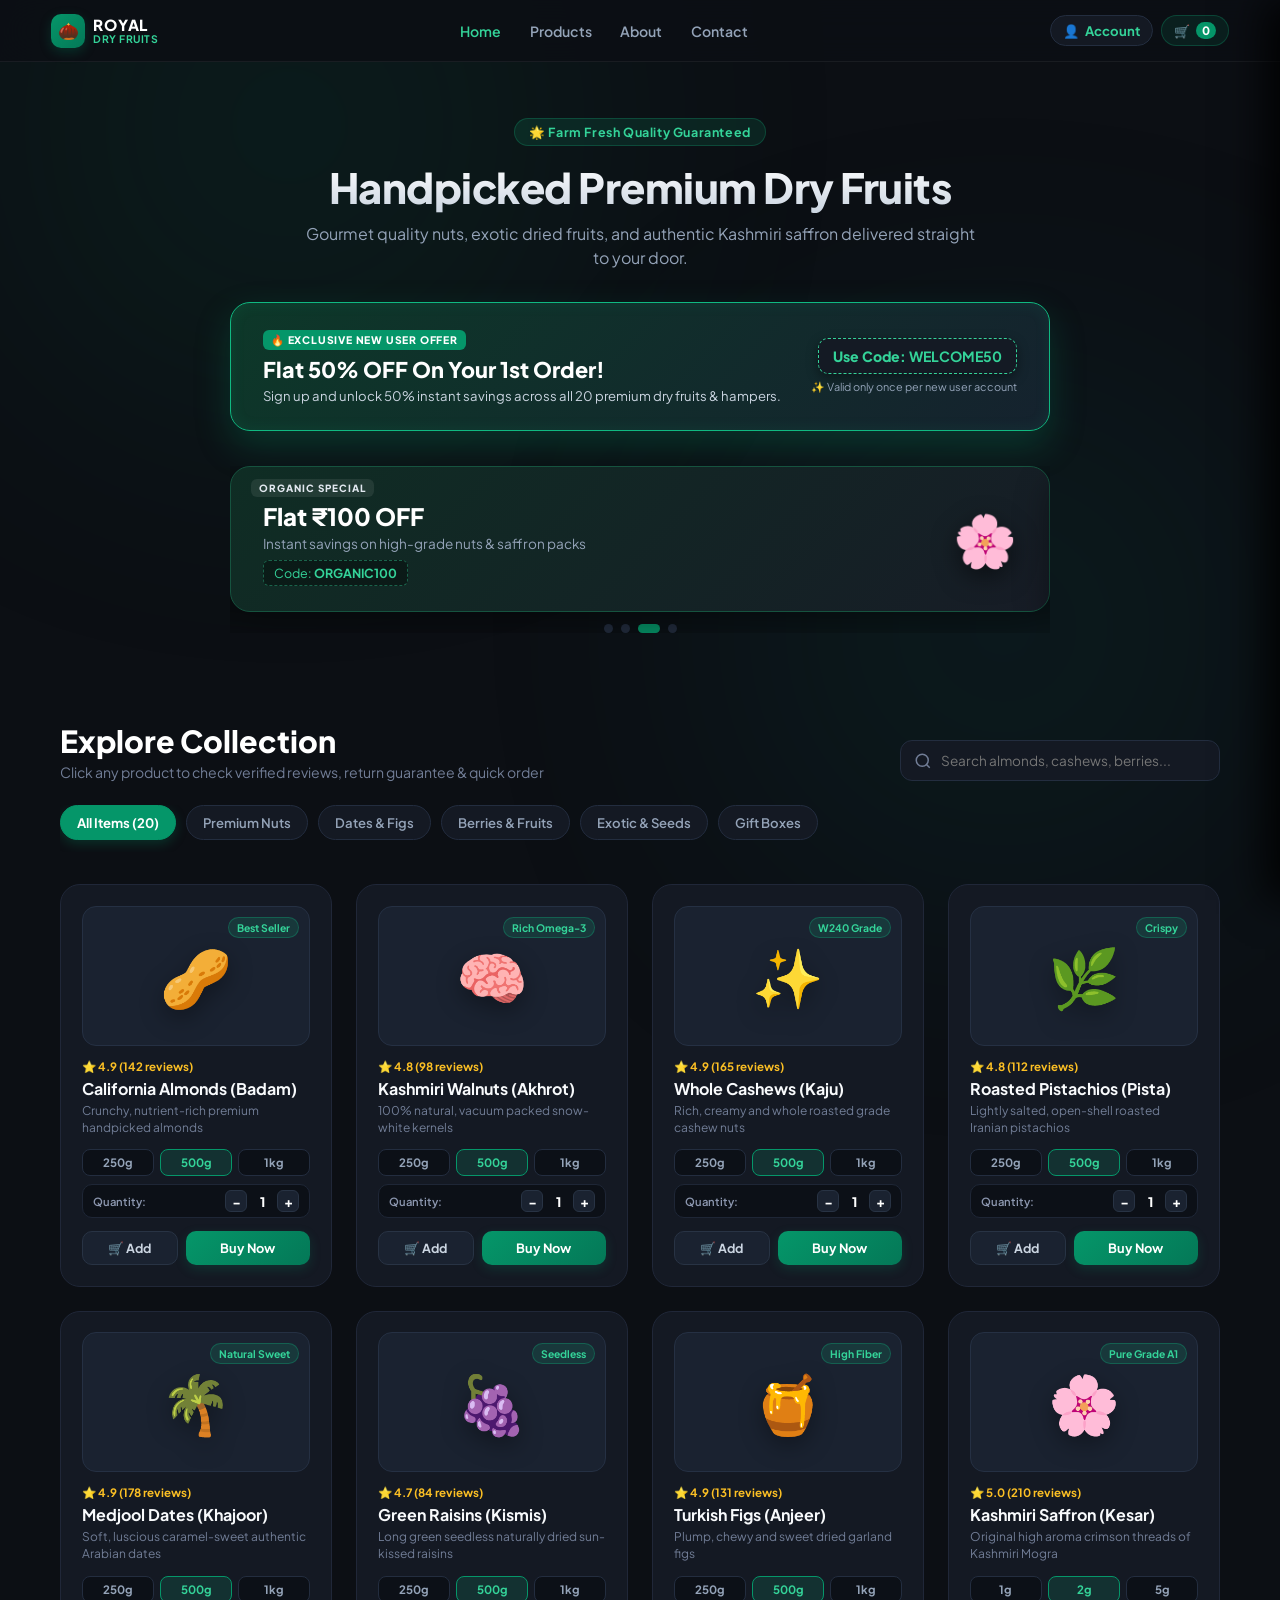
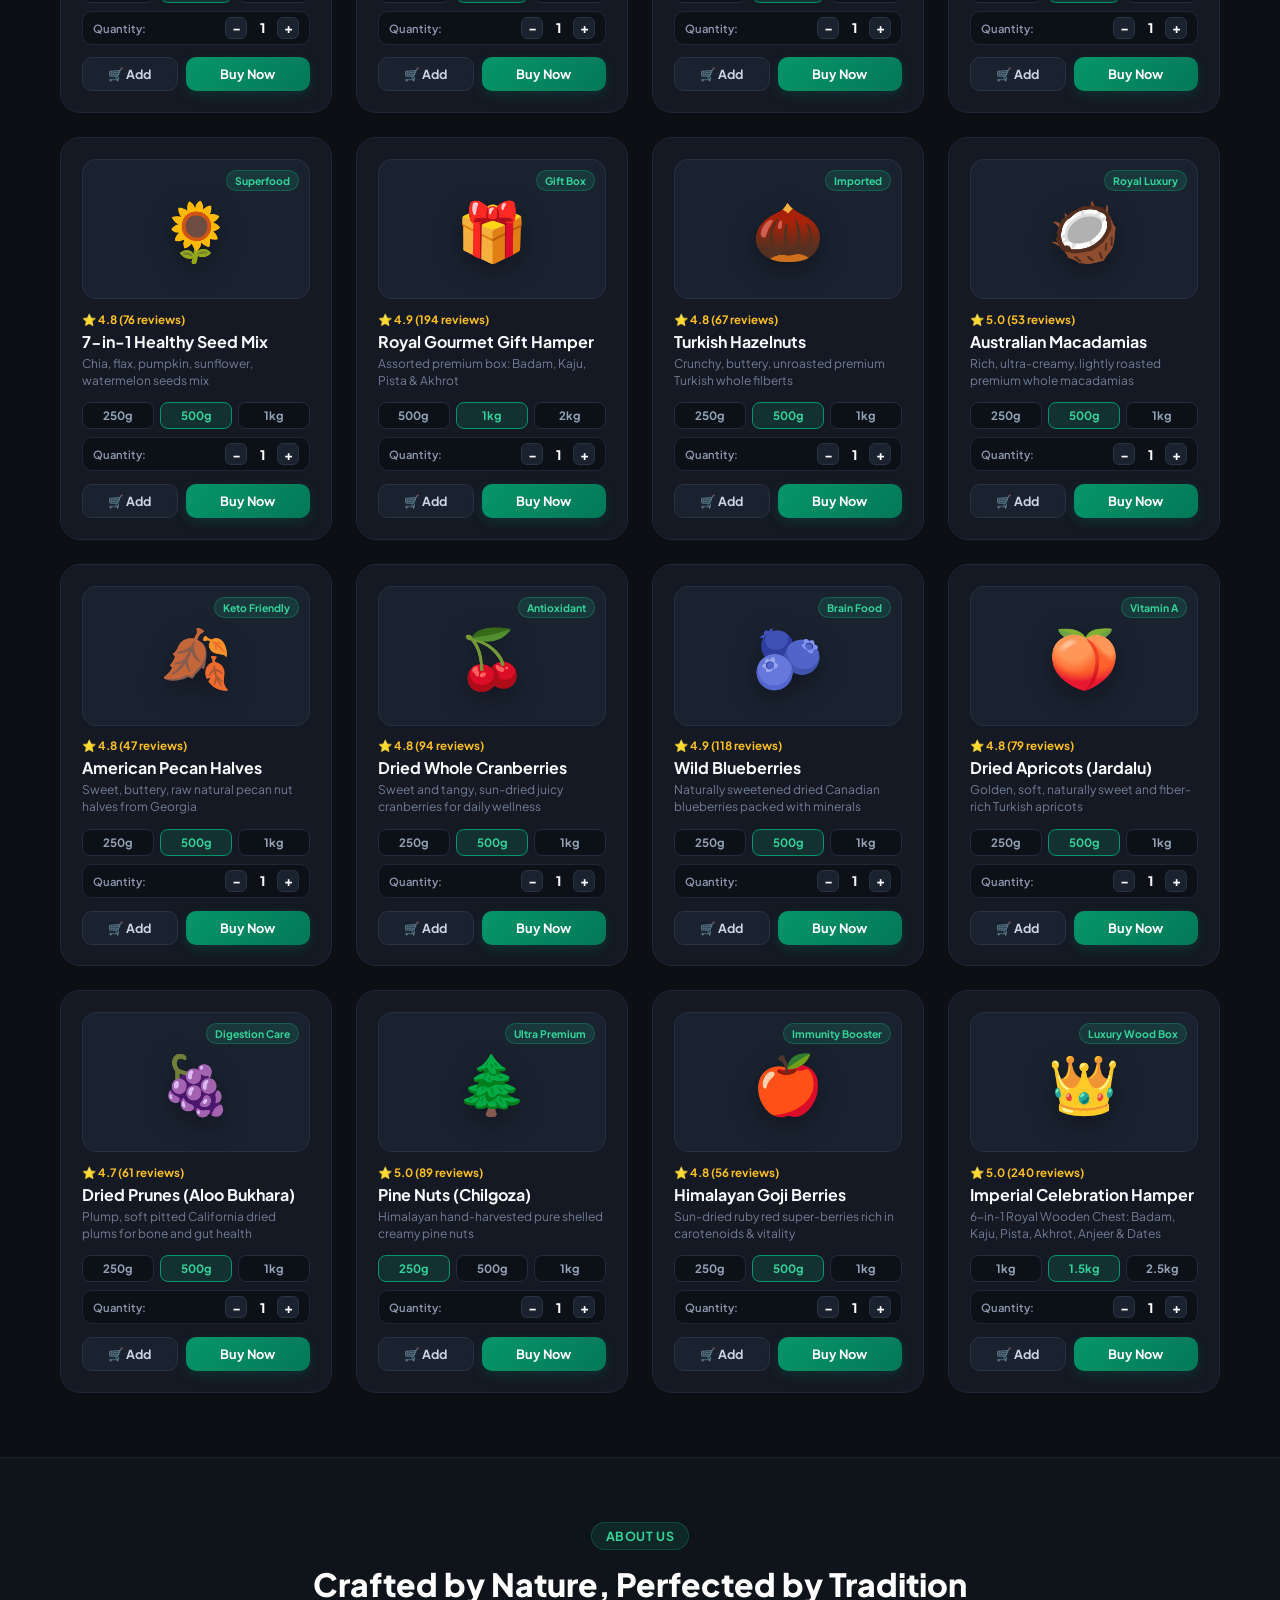
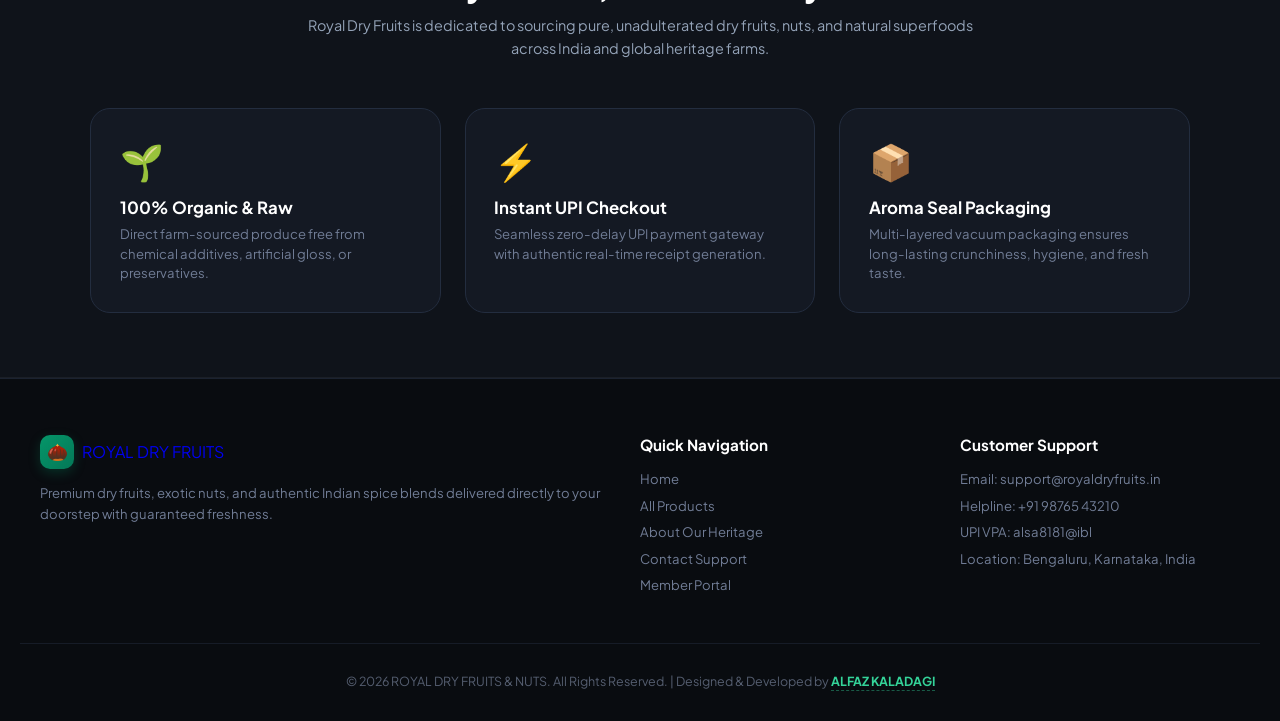
==== commit 343ad400: "Update index.html" ====
--- a/index.html
+++ b/index.html
@@ -4,6 +4,11 @@
   <meta charset="UTF-8">
   <meta name="viewport" content="width=device-width, initial-scale=1.0, maximum-scale=1.0, user-scalable=no">
   <title>ROYAL NUTS & DRY FRUITS — Premium Gourmet Store</title>
+  
+  <!-- HD Browser Tab Favicon -->
+  <link rel="icon" href="data:image/svg+xml,<svg xmlns='http://www.w3.org/2000/svg' viewBox='0 0 100 100'><text y='.9em' font-size='90'>🌰</text></svg>">
+  <meta name="theme-color" content="#0c0f14">
+
   <link rel="stylesheet" href="style.css">
   <link rel="preconnect" href="https://fonts.googleapis.com">
   <link rel="preconnect" href="https://fonts.gstatic.com" crossorigin>
@@ -11,8 +16,6 @@
   <!-- jsPDF & html2canvas for PDF Generation -->
   <script src="https://cdnjs.cloudflare.com/ajax/libs/html2canvas/1.4.1/html2canvas.min.js"></script>
   <script src="https://cdnjs.cloudflare.com/ajax/libs/jspdf/2.5.1/jspdf.umd.min.js"></script>
-  <link rel="icon" href="data:image/svg+xml,<svg xmlns='http://www.w3.org/2000/svg' viewBox='0 0 100 100'><text y='.9em' font-size='90'>🫘</text></svg>">
-
 </head>
 <body>
 
@@ -1216,7 +1219,7 @@
               <polyline points="7 10 12 15 17 10"></polyline>
               <line x1="12" y1="15" x2="12" y2="3"></line>
             </svg>
-            Download Bill (PDF)
+            Download Official Invoice (PDF)
           </button>
           <button class="action-btn close-btn" onclick="closeAllModals()">Done</button>
         </div>
@@ -1350,7 +1353,7 @@
     </div>
   </div>
 
-  <!-- Connected Site Footer Section with In-page Anchor Links (#) -->
+  <!-- Connected Site Footer Section -->
   <footer id="contact" class="site-footer">
     <div class="footer-container">
       <div class="footer-col brand-col">
@@ -1384,7 +1387,7 @@
     </div>
 
     <div class="footer-bottom">
-      <p>© 2026 ROYAL DRY FRUITS & NUTS. All Rights Reserved. | Designed & Developed by <a href="https://royaldryfruit.vercel.app/" target="_blank" rel="noopener noreferrer" class="designer-link">ALFAZ KALADAGI</a></p>
+      <p>© 2026 ROYAL DRY FRUITS & NUTS. All Rights Reserved. | Designed & Developed by <a href="https://alfaz81.vercel.app/" target="_blank" rel="noopener noreferrer" class="designer-link">ALFAZ KALADAGI</a></p>
     </div>
   </footer>
 
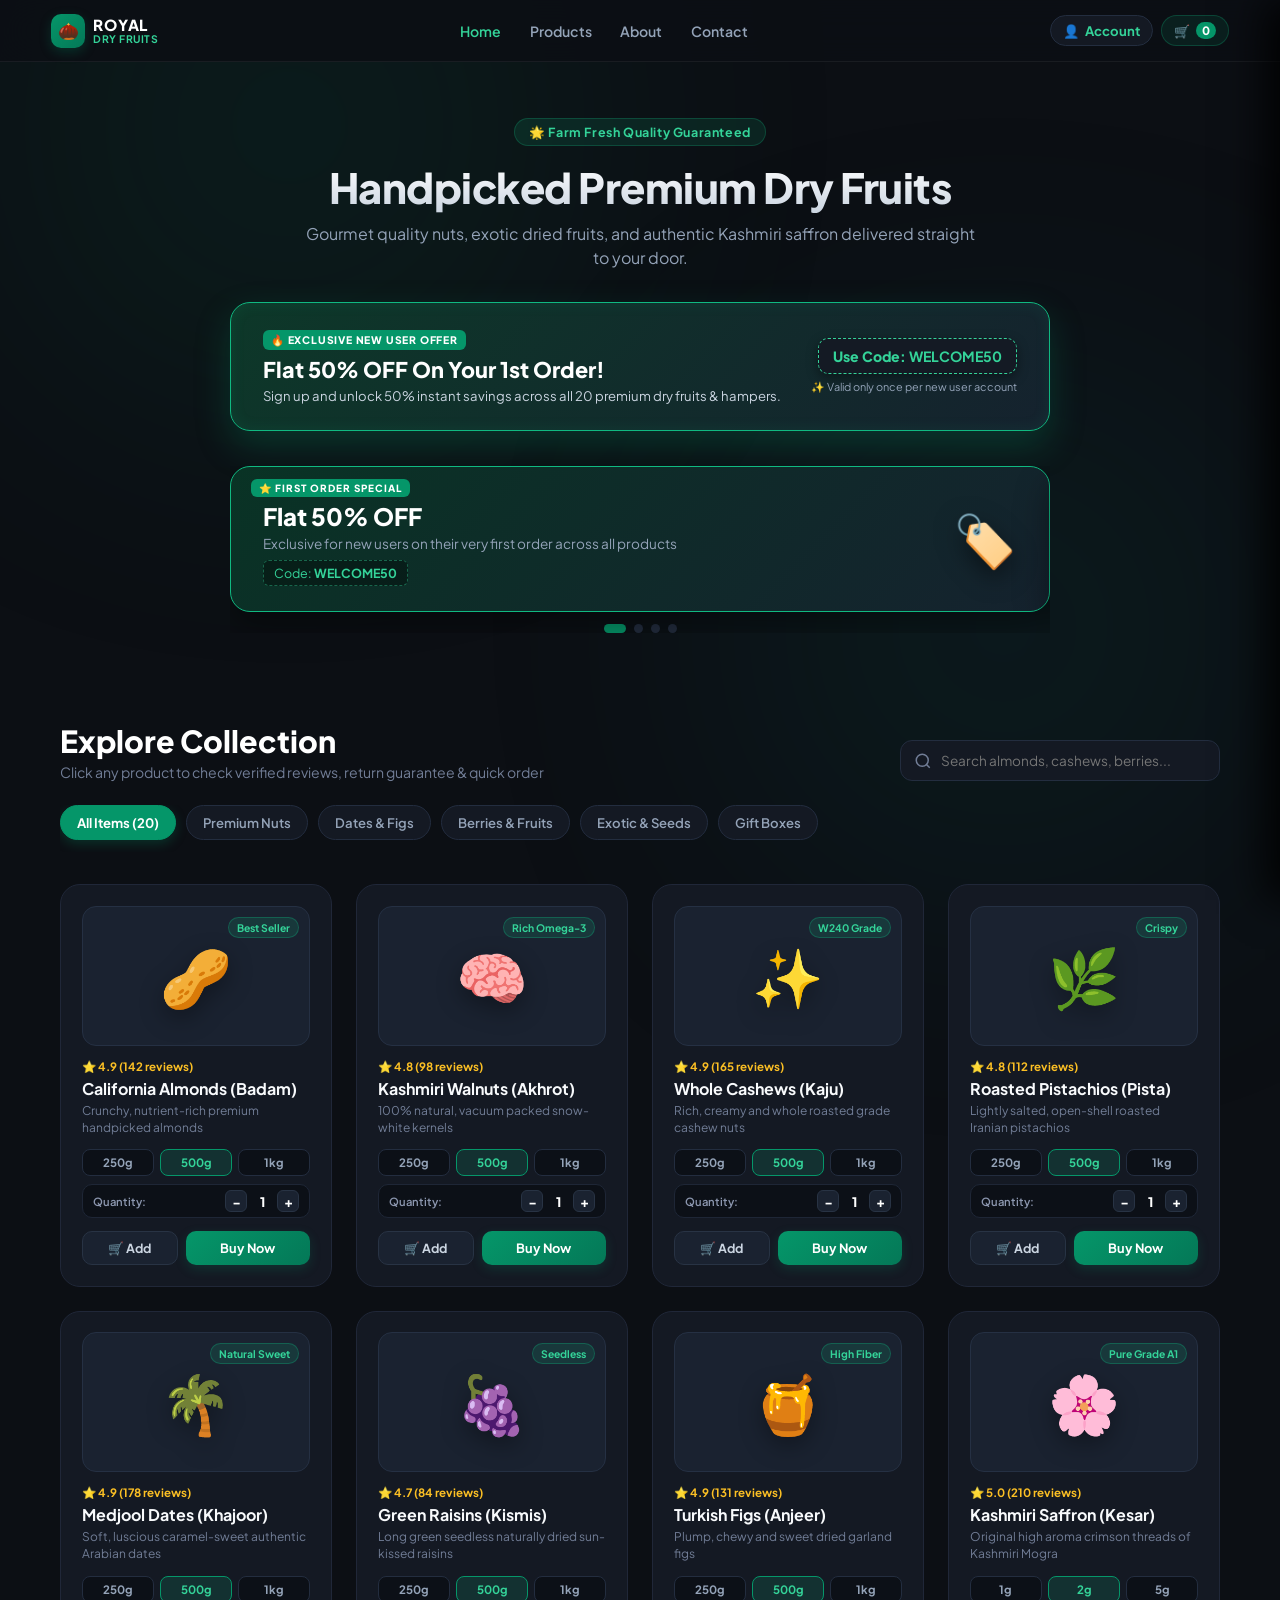
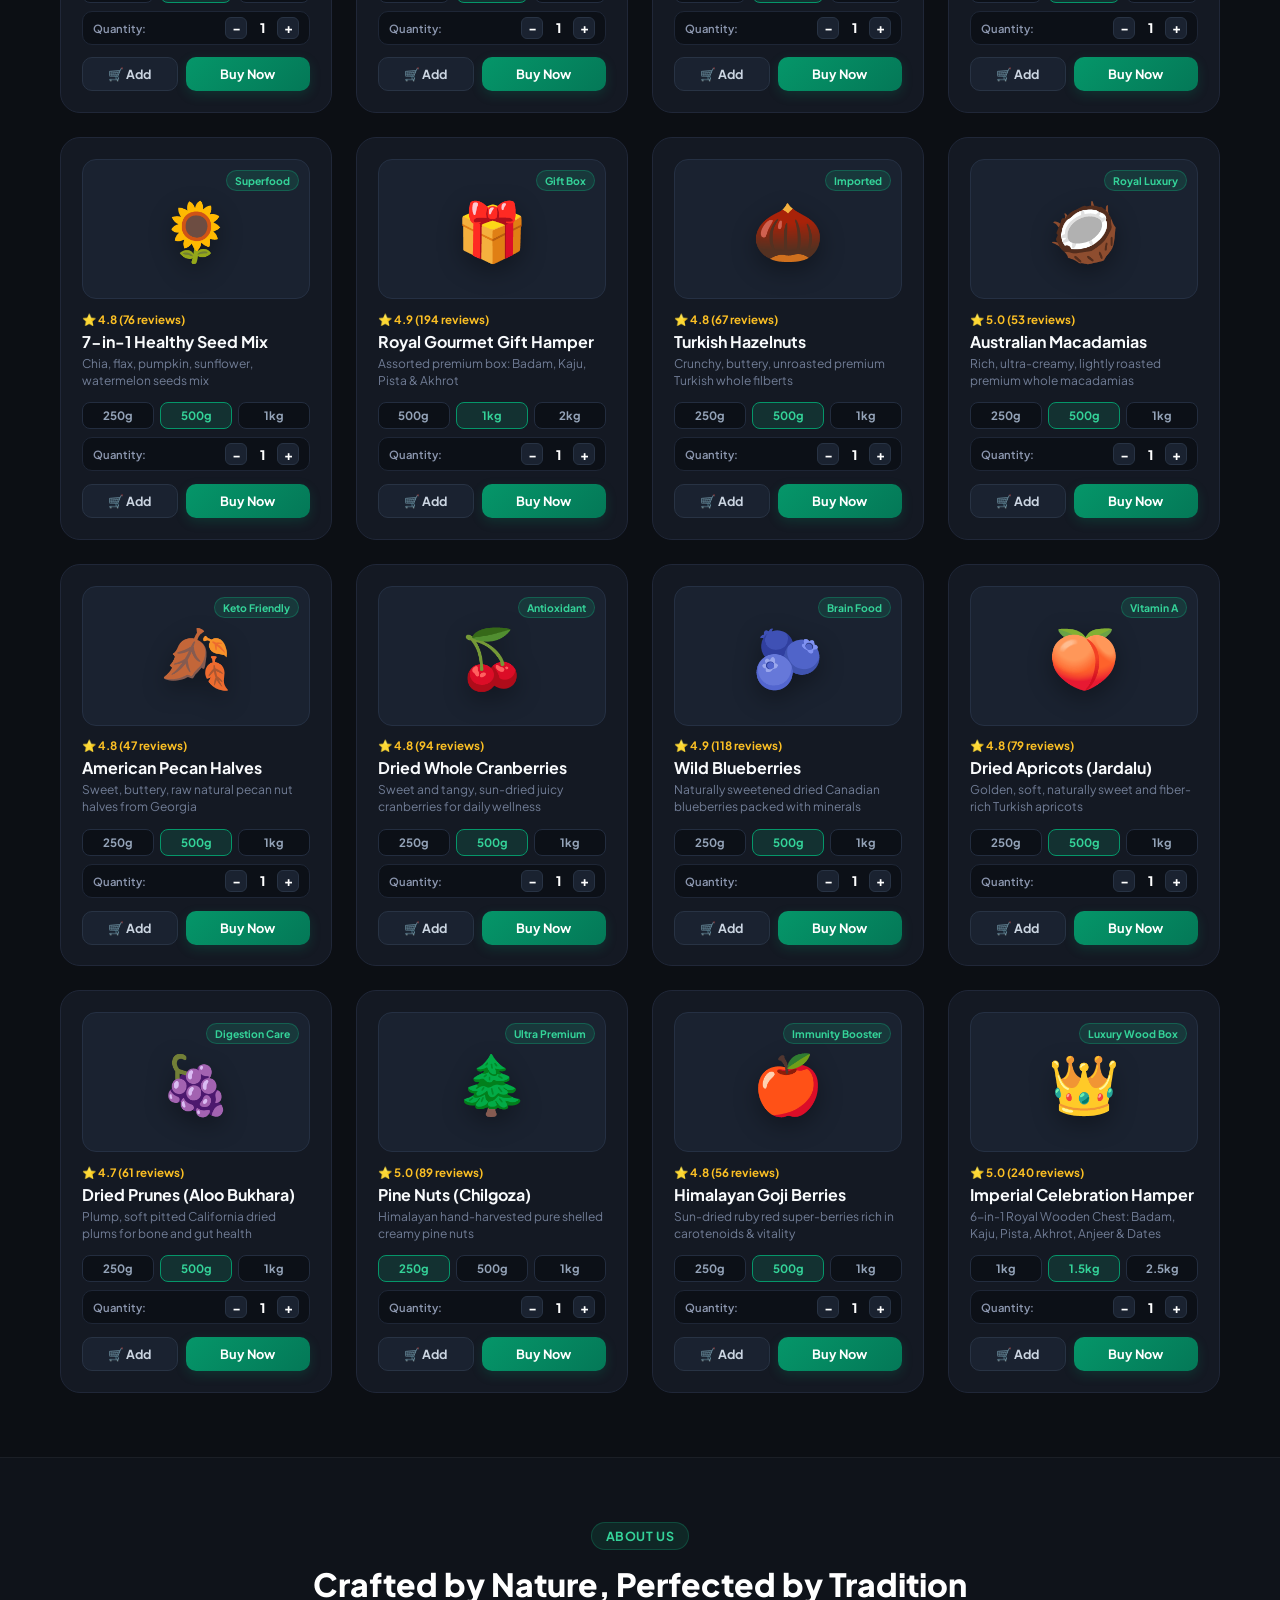
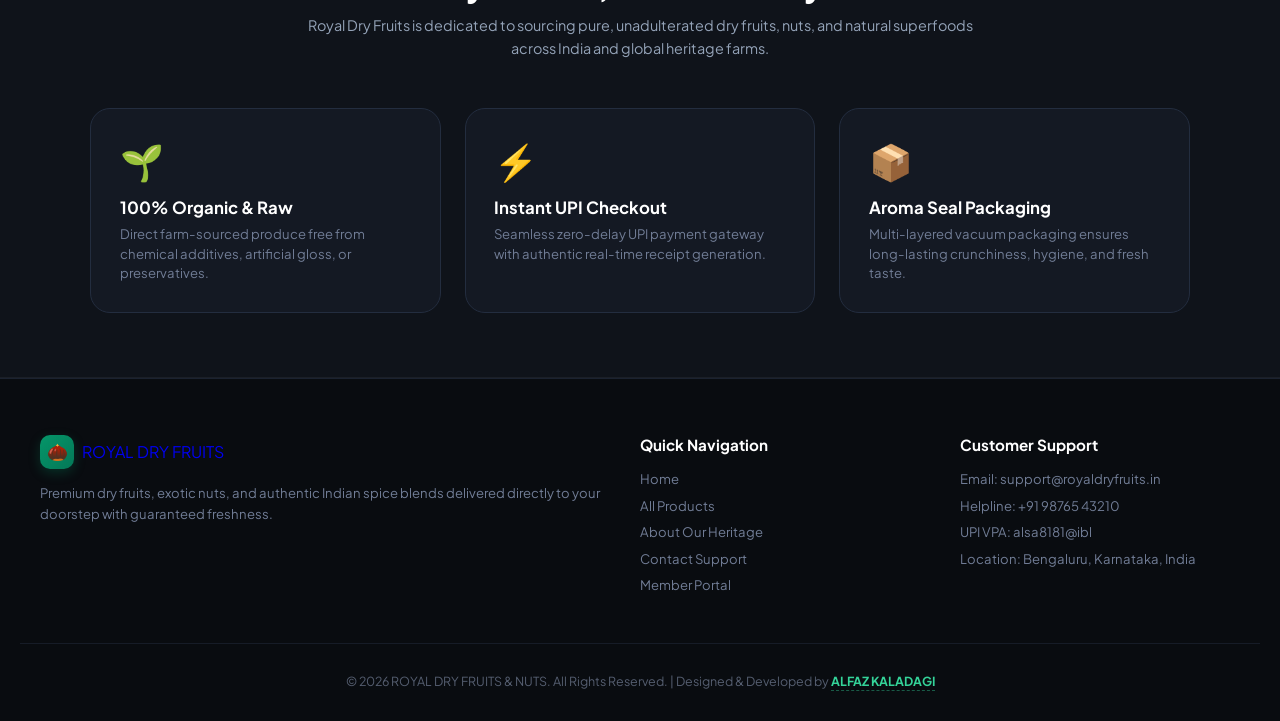
==== commit 0b17e32c: "Update index.html" ====
--- a/index.html
+++ b/index.html
@@ -7,7 +7,7 @@
   
   <!-- HD Browser Tab Favicon -->
   <link rel="icon" href="data:image/svg+xml,<svg xmlns='http://www.w3.org/2000/svg' viewBox='0 0 100 100'><text y='.9em' font-size='90'>🌰</text></svg>">
-  <meta name="theme-color" content="#0c0f14">
+  <meta name="theme-color" content="#edf3ef">
 
   <link rel="stylesheet" href="style.css">
   <link rel="preconnect" href="https://fonts.googleapis.com">
@@ -238,7 +238,7 @@
       <div class="product-grid" id="productGrid">
         
         <!-- 1 -->
-        <div class="product-card" data-id="1" data-category="nuts" data-name="California Jumbo Almonds (Badam)" data-base-price="450" data-base-weight="500g" data-price-250g="240" data-price-500g="450" data-price-1kg="860" data-rating="4.9" data-reviews-count="142" data-origin="California, USA" data-icon="🥜">
+        <div class="product-card" data-id="1" data-category="nuts" data-name="California Jumbo Almonds (Badam)" data-base-price="450" data-base-weight="500g" data-price-250g="240" data-price-500g="450" data-price-1kg="860" data-rating="4.9" data-reviews-count="142" data-origin="California, USA" data-icon="🥜" data-desc="Crunchy, nutrient-rich premium handpicked almonds loaded with Vitamin E and healthy fats.">
           <div class="product-visual" onclick="openProductQuickView(this.closest('.product-card'))">
             <span class="product-emoji">🥜</span>
             <span class="stock-tag">Best Seller</span>
@@ -269,7 +269,7 @@
         </div>
 
         <!-- 2 -->
-        <div class="product-card" data-id="2" data-category="nuts" data-name="Kashmiri Walnut Kernels (Akhrot)" data-base-price="620" data-base-weight="500g" data-price-250g="330" data-price-500g="620" data-price-1kg="1190" data-rating="4.8" data-reviews-count="98" data-origin="Kashmir Valley, India" data-icon="🧠">
+        <div class="product-card" data-id="2" data-category="nuts" data-name="Kashmiri Walnut Kernels (Akhrot)" data-base-price="620" data-base-weight="500g" data-price-250g="330" data-price-500g="620" data-price-1kg="1190" data-rating="4.8" data-reviews-count="98" data-origin="Kashmir Valley, India" data-icon="🧠" data-desc="100% natural snow-white Kashmiri walnut halves rich in Omega-3 essential brain fatty acids.">
           <div class="product-visual" onclick="openProductQuickView(this.closest('.product-card'))">
             <span class="product-emoji">🧠</span>
             <span class="stock-tag">Rich Omega-3</span>
@@ -300,7 +300,7 @@
         </div>
 
         <!-- 3 -->
-        <div class="product-card" data-id="3" data-category="nuts" data-name="King Size Whole Cashews (Kaju)" data-base-price="490" data-base-weight="500g" data-price-250g="260" data-price-500g="490" data-price-1kg="940" data-rating="4.9" data-reviews-count="165" data-origin="Goa / Mangalore" data-icon="✨">
+        <div class="product-card" data-id="3" data-category="nuts" data-name="King Size Whole Cashews (Kaju)" data-base-price="490" data-base-weight="500g" data-price-250g="260" data-price-500g="490" data-price-1kg="940" data-rating="4.9" data-reviews-count="165" data-origin="Goa / Mangalore" data-icon="✨" data-desc="Grade W240 king cashews with smooth texture, buttery crunch and zero bitter bites.">
           <div class="product-visual" onclick="openProductQuickView(this.closest('.product-card'))">
             <span class="product-emoji">✨</span>
             <span class="stock-tag">W240 Grade</span>
@@ -331,7 +331,7 @@
         </div>
 
         <!-- 4 -->
-        <div class="product-card" data-id="4" data-category="nuts" data-name="Roasted Salted Pistachios (Pista)" data-base-price="580" data-base-weight="500g" data-price-250g="310" data-price-500g="580" data-price-1kg="1100" data-rating="4.8" data-reviews-count="112" data-origin="Iran" data-icon="🌿">
+        <div class="product-card" data-id="4" data-category="nuts" data-name="Roasted Salted Pistachios (Pista)" data-base-price="580" data-base-weight="500g" data-price-250g="310" data-price-500g="580" data-price-1kg="1100" data-rating="4.8" data-reviews-count="112" data-origin="Iran" data-icon="🌿" data-desc="Naturally split Iranian pistachios gently roasted with Himalayan pink salt for ultimate crispiness.">
           <div class="product-visual" onclick="openProductQuickView(this.closest('.product-card'))">
             <span class="product-emoji">🌿</span>
             <span class="stock-tag">Crispy</span>
@@ -362,7 +362,7 @@
         </div>
 
         <!-- 5 -->
-        <div class="product-card" data-id="5" data-category="dried" data-name="Arabian Medjool Dates (Khajoor)" data-base-price="390" data-base-weight="500g" data-price-250g="210" data-price-500g="390" data-price-1kg="740" data-rating="4.9" data-reviews-count="178" data-origin="Medina, Saudi Arabia" data-icon="🌴">
+        <div class="product-card" data-id="5" data-category="dried" data-name="Arabian Medjool Dates (Khajoor)" data-base-price="390" data-base-weight="500g" data-price-250g="210" data-price-500g="390" data-price-1kg="740" data-rating="4.9" data-reviews-count="178" data-origin="Medina, Saudi Arabia" data-icon="🌴" data-desc="Soft, luscious caramel-sweet authentic Arabian Medjool dates with high natural energy minerals.">
           <div class="product-visual" onclick="openProductQuickView(this.closest('.product-card'))">
             <span class="product-emoji">🌴</span>
             <span class="stock-tag">Natural Sweet</span>
@@ -393,7 +393,7 @@
         </div>
 
         <!-- 6 -->
-        <div class="product-card" data-id="6" data-category="dried" data-name="Afghani Green Raisins (Kismis)" data-base-price="260" data-base-weight="500g" data-price-250g="140" data-price-500g="260" data-price-1kg="490" data-rating="4.7" data-reviews-count="84" data-origin="Kandahar, Afghanistan" data-icon="🍇">
+        <div class="product-card" data-id="6" data-category="dried" data-name="Afghani Green Raisins (Kismis)" data-base-price="260" data-base-weight="500g" data-price-250g="140" data-price-500g="260" data-price-1kg="490" data-rating="4.7" data-reviews-count="84" data-origin="Kandahar, Afghanistan" data-icon="🍇" data-desc="Naturally dried seedless long green raisins harvested from traditional mountain vineyards.">
           <div class="product-visual" onclick="openProductQuickView(this.closest('.product-card'))">
             <span class="product-emoji">🍇</span>
             <span class="stock-tag">Seedless</span>
@@ -424,7 +424,7 @@
         </div>
 
         <!-- 7 -->
-        <div class="product-card" data-id="7" data-category="dried" data-name="Turkish Dried Figs (Anjeer)" data-base-price="750" data-base-weight="500g" data-price-250g="390" data-price-500g="750" data-price-1kg="1420" data-rating="4.9" data-reviews-count="131" data-origin="Izmir, Turkey" data-icon="🍯">
+        <div class="product-card" data-id="7" data-category="dried" data-name="Turkish Dried Figs (Anjeer)" data-base-price="750" data-base-weight="500g" data-price-250g="390" data-price-500g="750" data-price-1kg="1420" data-rating="4.9" data-reviews-count="131" data-origin="Izmir, Turkey" data-icon="🍯" data-desc="Plump garland figs packed with dietary fiber, calcium and antioxidant vitamins.">
           <div class="product-visual" onclick="openProductQuickView(this.closest('.product-card'))">
             <span class="product-emoji">🍯</span>
             <span class="stock-tag">High Fiber</span>
@@ -455,7 +455,7 @@
         </div>
 
         <!-- 8 -->
-        <div class="product-card" data-id="8" data-category="exotic" data-name="Kashmir Mogra Saffron (Kesar)" data-base-price="550" data-base-weight="2g" data-price-250g="300" data-price-500g="550" data-price-1kg="1050" data-unit-type="grams" data-rating="5.0" data-reviews-count="210" data-origin="Pampore, Kashmir" data-icon="🌸">
+        <div class="product-card" data-id="8" data-category="exotic" data-name="Kashmir Mogra Saffron (Kesar)" data-base-price="550" data-base-weight="2g" data-price-250g="300" data-price-500g="550" data-price-1kg="1050" data-unit-type="grams" data-rating="5.0" data-reviews-count="210" data-origin="Pampore, Kashmir" data-icon="🌸" data-desc="Pure Grade A1 authentic Mogra saffron threads from the purple saffron fields of Pampore.">
           <div class="product-visual" onclick="openProductQuickView(this.closest('.product-card'))">
             <span class="product-emoji">🌸</span>
             <span class="stock-tag">Pure Grade A1</span>
@@ -486,7 +486,7 @@
         </div>
 
         <!-- 9 -->
-        <div class="product-card" data-id="9" data-category="exotic" data-name="Dried Chia & Pumpkin Seeds Mix" data-base-price="340" data-base-weight="500g" data-price-250g="190" data-price-500g="340" data-price-1kg="640" data-rating="4.8" data-reviews-count="76" data-origin="Organic India Farms" data-icon="🌻">
+        <div class="product-card" data-id="9" data-category="exotic" data-name="Dried Chia & Pumpkin Seeds Mix" data-base-price="340" data-base-weight="500g" data-price-250g="190" data-price-500g="340" data-price-1kg="640" data-rating="4.8" data-reviews-count="76" data-origin="Organic India Farms" data-icon="🌻" data-desc="Superfood roasted blend of chia, pumpkin, flax, sunflower and watermelon seeds.">
           <div class="product-visual" onclick="openProductQuickView(this.closest('.product-card'))">
             <span class="product-emoji">🌻</span>
             <span class="stock-tag">Superfood</span>
@@ -517,7 +517,7 @@
         </div>
 
         <!-- 10 -->
-        <div class="product-card" data-id="10" data-category="hampers" data-name="Royal Gourmet Dry Fruit Hamper" data-base-price="1299" data-base-weight="1kg" data-price-250g="699" data-price-500g="999" data-price-1kg="1299" data-rating="4.9" data-reviews-count="194" data-origin="Royal Custom Packaging" data-icon="🎁">
+        <div class="product-card" data-id="10" data-category="hampers" data-name="Royal Gourmet Dry Fruit Hamper" data-base-price="1299" data-base-weight="1kg" data-price-250g="699" data-price-500g="999" data-price-1kg="1299" data-rating="4.9" data-reviews-count="194" data-origin="Royal Custom Packaging" data-icon="🎁" data-desc="Exquisite gold-embossed gift hamper box containing selected supreme grade nuts and dried fruits.">
           <div class="product-visual" onclick="openProductQuickView(this.closest('.product-card'))">
             <span class="product-emoji">🎁</span>
             <span class="stock-tag">Gift Box</span>
@@ -548,7 +548,7 @@
         </div>
 
         <!-- 11 -->
-        <div class="product-card" data-id="11" data-category="nuts" data-name="Raw Turkish Hazelnuts" data-base-price="590" data-base-weight="500g" data-price-250g="320" data-price-500g="590" data-price-1kg="1120" data-rating="4.8" data-reviews-count="67" data-origin="Trabzon, Turkey" data-icon="🌰">
+        <div class="product-card" data-id="11" data-category="nuts" data-name="Raw Turkish Hazelnuts" data-base-price="590" data-base-weight="500g" data-price-250g="320" data-price-500g="590" data-price-1kg="1120" data-rating="4.8" data-reviews-count="67" data-origin="Trabzon, Turkey" data-icon="🌰" data-desc="Crunchy, buttery, unroasted premium Turkish whole filberts rich in folate and vitamin E.">
           <div class="product-visual" onclick="openProductQuickView(this.closest('.product-card'))">
             <span class="product-emoji">🌰</span>
             <span class="stock-tag">Imported</span>
@@ -579,7 +579,7 @@
         </div>
 
         <!-- 12 -->
-        <div class="product-card" data-id="12" data-category="nuts" data-name="Australian Macadamia Nuts" data-base-price="890" data-base-weight="500g" data-price-250g="480" data-price-500g="890" data-price-1kg="1690" data-rating="5.0" data-reviews-count="53" data-origin="Queensland, Australia" data-icon="🥥">
+        <div class="product-card" data-id="12" data-category="nuts" data-name="Australian Macadamia Nuts" data-base-price="890" data-base-weight="500g" data-price-250g="480" data-price-500g="890" data-price-1kg="1690" data-rating="5.0" data-reviews-count="53" data-origin="Queensland, Australia" data-icon="🥥" data-desc="Ultra creamy whole roasted Australian macadamias with delicate buttery texture.">
           <div class="product-visual" onclick="openProductQuickView(this.closest('.product-card'))">
             <span class="product-emoji">🥥</span>
             <span class="stock-tag">Royal Luxury</span>
@@ -610,7 +610,7 @@
         </div>
 
         <!-- 13 -->
-        <div class="product-card" data-id="13" data-category="nuts" data-name="American Pecan Nut Halves" data-base-price="780" data-base-weight="500g" data-price-250g="410" data-price-500g="780" data-price-1kg="1480" data-rating="4.8" data-reviews-count="47" data-origin="Georgia, USA" data-icon="🍂">
+        <div class="product-card" data-id="13" data-category="nuts" data-name="American Pecan Nut Halves" data-base-price="780" data-base-weight="500g" data-price-250g="410" data-price-500g="780" data-price-1kg="1480" data-rating="4.8" data-reviews-count="47" data-origin="Georgia, USA" data-icon="🍂" data-desc="Sweet, rich and buttery natural pecan nut halves perfect for low-carb keto lifestyles.">
           <div class="product-visual" onclick="openProductQuickView(this.closest('.product-card'))">
             <span class="product-emoji">🍂</span>
             <span class="stock-tag">Keto Friendly</span>
@@ -641,7 +641,7 @@
         </div>
 
         <!-- 14 -->
-        <div class="product-card" data-id="14" data-category="berries" data-name="Dried Whole Cranberries" data-base-price="380" data-base-weight="500g" data-price-250g="210" data-price-500g="380" data-price-1kg="720" data-rating="4.8" data-reviews-count="94" data-origin="Wisconsin, USA" data-icon="🍒">
+        <div class="product-card" data-id="14" data-category="berries" data-name="Dried Whole Cranberries" data-base-price="380" data-base-weight="500g" data-price-250g="210" data-price-500g="380" data-price-1kg="720" data-rating="4.8" data-reviews-count="94" data-origin="Wisconsin, USA" data-icon="🍒" data-desc="Tangy, sweet and sun-dried whole cranberries packed with proanthocyanidins and vitamin C.">
           <div class="product-visual" onclick="openProductQuickView(this.closest('.product-card'))">
             <span class="product-emoji">🍒</span>
             <span class="stock-tag">Antioxidant</span>
@@ -672,7 +672,7 @@
         </div>
 
         <!-- 15 -->
-        <div class="product-card" data-id="15" data-category="berries" data-name="Dried Wild Blueberries" data-base-price="540" data-base-weight="500g" data-price-250g="290" data-price-500g="540" data-price-1kg="1020" data-rating="4.9" data-reviews-count="118" data-origin="Nova Scotia, Canada" data-icon="🫐">
+        <div class="product-card" data-id="15" data-category="berries" data-name="Dried Wild Blueberries" data-base-price="540" data-base-weight="500g" data-price-250g="290" data-price-500g="540" data-price-1kg="1020" data-rating="4.9" data-reviews-count="118" data-origin="Nova Scotia, Canada" data-icon="🫐" data-desc="Naturally dried wild blueberries packed with concentrated anthocyanins and memory antioxidants.">
           <div class="product-visual" onclick="openProductQuickView(this.closest('.product-card'))">
             <span class="product-emoji">🫐</span>
             <span class="stock-tag">Brain Food</span>
@@ -703,7 +703,7 @@
         </div>
 
         <!-- 16 -->
-        <div class="product-card" data-id="16" data-category="dried" data-name="Turkish Dried Apricots (Jardalu)" data-base-price="360" data-base-weight="500g" data-price-250g="195" data-price-500g="360" data-price-1kg="680" data-rating="4.8" data-reviews-count="79" data-origin="Malatya, Turkey" data-icon="🍑">
+        <div class="product-card" data-id="16" data-category="dried" data-name="Turkish Dried Apricots (Jardalu)" data-base-price="360" data-base-weight="500g" data-price-250g="195" data-price-500g="360" data-price-1kg="680" data-rating="4.8" data-reviews-count="79" data-origin="Malatya, Turkey" data-icon="🍑" data-desc="Golden, soft, naturally sweet and fiber-rich Turkish dried apricots with zero added sugar.">
           <div class="product-visual" onclick="openProductQuickView(this.closest('.product-card'))">
             <span class="product-emoji">🍑</span>
             <span class="stock-tag">Vitamin A</span>
@@ -734,7 +734,7 @@
         </div>
 
         <!-- 17 -->
-        <div class="product-card" data-id="17" data-category="dried" data-name="Seedless Dried Prunes (Aloo Bukhara)" data-base-price="390" data-base-weight="500g" data-price-250g="210" data-price-500g="390" data-price-1kg="740" data-rating="4.7" data-reviews-count="61" data-origin="Yuba City, USA" data-icon="🍇">
+        <div class="product-card" data-id="17" data-category="dried" data-name="Seedless Dried Prunes (Aloo Bukhara)" data-base-price="390" data-base-weight="500g" data-price-250g="210" data-price-500g="390" data-price-1kg="740" data-rating="4.7" data-reviews-count="61" data-origin="Yuba City, USA" data-icon="🍇" data-desc="Plump, pitted California dried plums rich in sorbitol and potassium for digestive balance.">
           <div class="product-visual" onclick="openProductQuickView(this.closest('.product-card'))">
             <span class="product-emoji">🍇</span>
             <span class="stock-tag">Digestion Care</span>
@@ -765,7 +765,7 @@
         </div>
 
         <!-- 18 -->
-        <div class="product-card" data-id="18" data-category="nuts" data-name="Pine Nuts without Shell (Chilgoza)" data-base-price="1450" data-base-weight="250g" data-price-250g="1450" data-price-500g="2800" data-price-1kg="5400" data-rating="5.0" data-reviews-count="89" data-origin="Kinnaur, Himachal Pradesh" data-icon="🌲">
+        <div class="product-card" data-id="18" data-category="nuts" data-name="Pine Nuts without Shell (Chilgoza)" data-base-price="1450" data-base-weight="250g" data-price-250g="1450" data-price-500g="2800" data-price-1kg="5400" data-rating="5.0" data-reviews-count="89" data-origin="Kinnaur, Himachal Pradesh" data-icon="🌲" data-desc="Wild Himalayan pine nuts harvested at high altitudes with an exceptionally rich pinolenic acid profile.">
           <div class="product-visual" onclick="openProductQuickView(this.closest('.product-card'))">
             <span class="product-emoji">🌲</span>
             <span class="stock-tag">Ultra Premium</span>
@@ -796,7 +796,7 @@
         </div>
 
         <!-- 19 -->
-        <div class="product-card" data-id="19" data-category="berries" data-name="Himalayan Goji Berries" data-base-price="420" data-base-weight="500g" data-price-250g="230" data-price-500g="420" data-price-1kg="790" data-rating="4.8" data-reviews-count="56" data-origin="Tibetan Plateau" data-icon="🍎">
+        <div class="product-card" data-id="19" data-category="berries" data-name="Himalayan Goji Berries" data-base-price="420" data-base-weight="500g" data-price-250g="230" data-price-500g="420" data-price-1kg="790" data-rating="4.8" data-reviews-count="56" data-origin="Tibetan Plateau" data-icon="🍎" data-desc="Sun-dried ruby red Tibetan goji berries rich in zeaxanthin, beta-carotene and essential amino acids.">
           <div class="product-visual" onclick="openProductQuickView(this.closest('.product-card'))">
             <span class="product-emoji">🍎</span>
             <span class="stock-tag">Immunity Booster</span>
@@ -827,7 +827,7 @@
         </div>
 
         <!-- 20 -->
-        <div class="product-card" data-id="20" data-category="hampers" data-name="Imperial Grand Celebration Box" data-base-price="1999" data-base-weight="1.5kg" data-price-250g="1199" data-price-500g="1599" data-price-1kg="1999" data-rating="5.0" data-reviews-count="240" data-origin="Royal Master Collection" data-icon="👑">
+        <div class="product-card" data-id="20" data-category="hampers" data-name="Imperial Grand Celebration Box" data-base-price="1999" data-base-weight="1.5kg" data-price-250g="1199" data-price-500g="1599" data-price-1kg="1999" data-rating="5.0" data-reviews-count="240" data-origin="Royal Master Collection" data-icon="👑" data-desc="Master artisanal chest holding whole cashews, almonds, pistachios, walnuts, figs and Arabian dates.">
           <div class="product-visual" onclick="openProductQuickView(this.closest('.product-card'))">
             <span class="product-emoji">👑</span>
             <span class="stock-tag">Luxury Wood Box</span>
@@ -892,34 +892,98 @@
     </section>
   </main>
 
-  <!-- Comprehensive Product Quick View Modal -->
-  <div class="modal-backdrop" id="productModal">
-    <div class="checkout-wrapper">
-      <div class="terminal-card quickview-card">
-        <div class="modal-title-row">
-          <span class="quickview-origin-tag" id="qvOriginTag">Origin: California, USA</span>
-          <button class="modal-close-icon" onclick="closeProductQuickView()">&times;</button>
-        </div>
-
-        <div class="quickview-hero">
-          <div class="qv-visual-badge" id="qvProductIcon">🥜</div>
-          <div class="qv-hero-meta">
-            <h3 id="qvProductName">California Almonds (Badam)</h3>
-            <div class="qv-rating-bar" id="qvRatingBar">⭐ 4.9 · 142 Verified Customer Ratings</div>
-            <div class="qv-price" id="qvPriceDisplay">₹450.00</div>
-          </div>
-        </div>
-
-        <!-- Strict Return & Refund Policy Guarantee Box -->
-        <div class="return-policy-guarantee-box">
+  <!-- LUXURY STUDIO DETAIL SHEET MODAL (Matching Reference Image) -->
+  <div class="modal-backdrop studio-modal-backdrop" id="productModal">
+    <div class="studio-detail-card" id="studioDetailCard">
+      
+      <!-- Top Floating Navigation Buttons -->
+      <div class="studio-top-controls">
+        <button class="studio-circle-btn" onclick="closeProductQuickView()" title="Back to Collection">
+          <svg width="20" height="20" viewBox="0 0 24 24" fill="none" stroke="currentColor" stroke-width="2.5">
+            <polyline points="15 18 9 12 15 6"></polyline>
+          </svg>
+        </button>
+        
+        <div class="studio-palette-dots">
+          <span class="studio-dot dot-emerald"></span>
+          <span class="studio-dot dot-amber"></span>
+          <span class="studio-dot dot-gold"></span>
+        </div>
+
+        <button class="studio-circle-btn favorite-btn" id="modalFavBtn" onclick="toggleStudioFavorite()" title="Add to Wishlist">
+          <svg width="18" height="18" viewBox="0 0 24 24" fill="none" stroke="currentColor" stroke-width="2">
+            <path d="M20.84 4.61a5.5 5.5 0 0 0-7.78 0L12 5.67l-1.06-1.06a5.5 5.5 0 0 0-7.78 7.78l1.06 1.06L12 21.23l7.78-7.78 1.06-1.06a5.5 5.5 0 0 0 0-7.78z"></path>
+          </svg>
+        </button>
+      </div>
+
+      <!-- Centered 3D Product Visual Stage -->
+      <div class="studio-stage-hero">
+        <div class="studio-ring-orbit">
+          <span class="studio-orbit-dot"></span>
+        </div>
+        <div class="studio-emoji-wrapper" id="qvProductIcon">🥜</div>
+        <div class="studio-pedestal-shadow"></div>
+      </div>
+
+      <!-- Studio Scrollable Information Sheet -->
+      <div class="studio-sheet-content">
+        
+        <!-- Main Product Header -->
+        <div class="studio-header-meta">
+          <span class="studio-origin-pill" id="qvOriginTag">Origin: California, USA</span>
+          <h2 id="qvProductName">California Almonds (Badam)</h2>
+          <p id="qvProductDesc">Crunchy, nutrient-rich premium handpicked almonds loaded with Vitamin E and natural energy.</p>
+        </div>
+
+        <!-- Weight Variant Selector -->
+        <div class="studio-weight-row">
+          <label>Select Pack Weight:</label>
+          <div class="studio-weights-chips" id="qvWeightChipsContainer">
+            <button class="studio-weight-chip" onclick="selectModalWeight(this, '250g')">250g</button>
+            <button class="studio-weight-chip active" onclick="selectModalWeight(this, '500g')">500g</button>
+            <button class="studio-weight-chip" onclick="selectModalWeight(this, '1kg')">1kg</button>
+          </div>
+        </div>
+
+        <!-- Price, Discount Pill & Stepper Bar -->
+        <div class="studio-price-stepper-row">
+          <div class="studio-price-box">
+            <span class="studio-price-tag" id="qvPriceDisplay">₹450</span>
+            <span class="studio-discount-tag" id="qvDiscountTag">-15%</span>
+          </div>
+          
+          <div class="studio-stepper-pill">
+            <button type="button" class="studio-step-btn" onclick="stepModalQty(-1)">−</button>
+            <span class="studio-qty-num" id="modalQtyVal">1</span>
+            <button type="button" class="studio-step-btn" onclick="stepModalQty(1)">+</button>
+          </div>
+        </div>
+
+        <!-- Floating Action Order Row (Inside Sheet) -->
+        <div class="studio-action-row">
+          <button class="studio-buy-main-btn" id="qvBuyNowBtn">
+            <span id="qvBuyBtnLabel">Buy for ₹450</span>
+          </button>
+          <button class="studio-bag-icon-btn" id="qvAddToCartBtn" title="Add to Bag">
+            <svg width="20" height="20" viewBox="0 0 24 24" fill="none" stroke="currentColor" stroke-width="2.2">
+              <path d="M6 2L3 6v14a2 2 0 0 0 2 2h14a2 2 0 0 0 2-2V6l-3-4z"></path>
+              <line x1="3" y1="6" x2="21" y2="6"></line>
+              <path d="M16 10a4 4 0 0 1-8 0"></path>
+            </svg>
+          </button>
+        </div>
+
+        <!-- Scroll Section 1: Official Return Policy Guarantee -->
+        <div class="return-policy-guarantee-box studio-box-spacing">
           <div class="policy-header">
-            <svg width="18" height="18" viewBox="0 0 24 24" fill="none" stroke="#10b981" stroke-width="2.5">
+            <svg width="18" height="18" viewBox="0 0 24 24" fill="none" stroke="#059669" stroke-width="2.5">
               <path d="M12 22s8-4 8-10V5l-8-3-8 3v7c0 6 8 10 8 10z"></path>
             </svg>
             <h4>Official Return & Replacement Policy</h4>
           </div>
           <p class="policy-text">
-            Because dry fruits are perishable food items, returns/replacements are <strong>strictly accepted ONLY if:</strong>
+            Because dry fruits are perishable fresh food items, returns/replacements are <strong>strictly accepted ONLY if:</strong>
           </p>
           <ul class="policy-bullets">
             <li>⚠️ <strong>Spoiled, Damaged, or Expired:</strong> Broken seal, moisture leakage, or staleness upon delivery.</li>
@@ -929,10 +993,13 @@
           <span class="policy-footer-note">48-hour video unboxing evidence window required for instant refund/dispatch.</span>
         </div>
 
-        <!-- Verified Reviews Section with Interactive Submission Form -->
-        <div class="customer-reviews-section">
+        <!-- Scroll Section 2: Verified Customer Reviews & Add Review -->
+        <div class="customer-reviews-section studio-box-spacing">
           <div class="reviews-section-header">
-            <h4>Verified Customer Reviews</h4>
+            <div>
+              <h4>Verified Customer Reviews</h4>
+              <div class="qv-rating-bar" id="qvRatingBar">⭐ 4.9 · 142 Verified Ratings</div>
+            </div>
             <button class="write-review-toggle-btn" id="toggleReviewFormBtn" onclick="toggleReviewForm()">✍️ Write Review</button>
           </div>
 
@@ -948,20 +1015,15 @@
                 <span class="star-select active" onclick="setRatingStar(5)">⭐</span>
               </div>
             </div>
-            <textarea id="reviewTextInput" rows="2" placeholder="Share your experience about freshness, taste, and packaging..." required maxlength="280"></textarea>
+            <textarea id="reviewTextInput" rows="2" placeholder="Share your experience about freshness, crunch and packaging..." required maxlength="280"></textarea>
             <button type="submit" class="submit-review-btn" id="submitReviewBtn">Submit Review</button>
           </form>
 
           <div class="reviews-list" id="modalReviewsList">
-            <!-- Dynamically populated from Cloudflare KV / Mock Fallbacks -->
-          </div>
-        </div>
-
-        <!-- Quick View Action Bottom Bar -->
-        <div class="quickview-actions-footer">
-          <button class="qv-cart-btn" id="qvAddToCartBtn">🛒 Add to Cart</button>
-          <button class="qv-buy-btn" id="qvBuyNowBtn">Order Now →</button>
-        </div>
+            <!-- Dynamically populated from Cloudflare KV -->
+          </div>
+        </div>
+
       </div>
     </div>
   </div>
@@ -1128,7 +1190,7 @@
             </div>
           </div>
 
-          <button type="submit" class="submit-proceed-btn">Save Address</button>
+          <button type="submit" class="submit-proceed-btn">Proceed to UPI QR Payment</button>
         </form>
       </div>
 
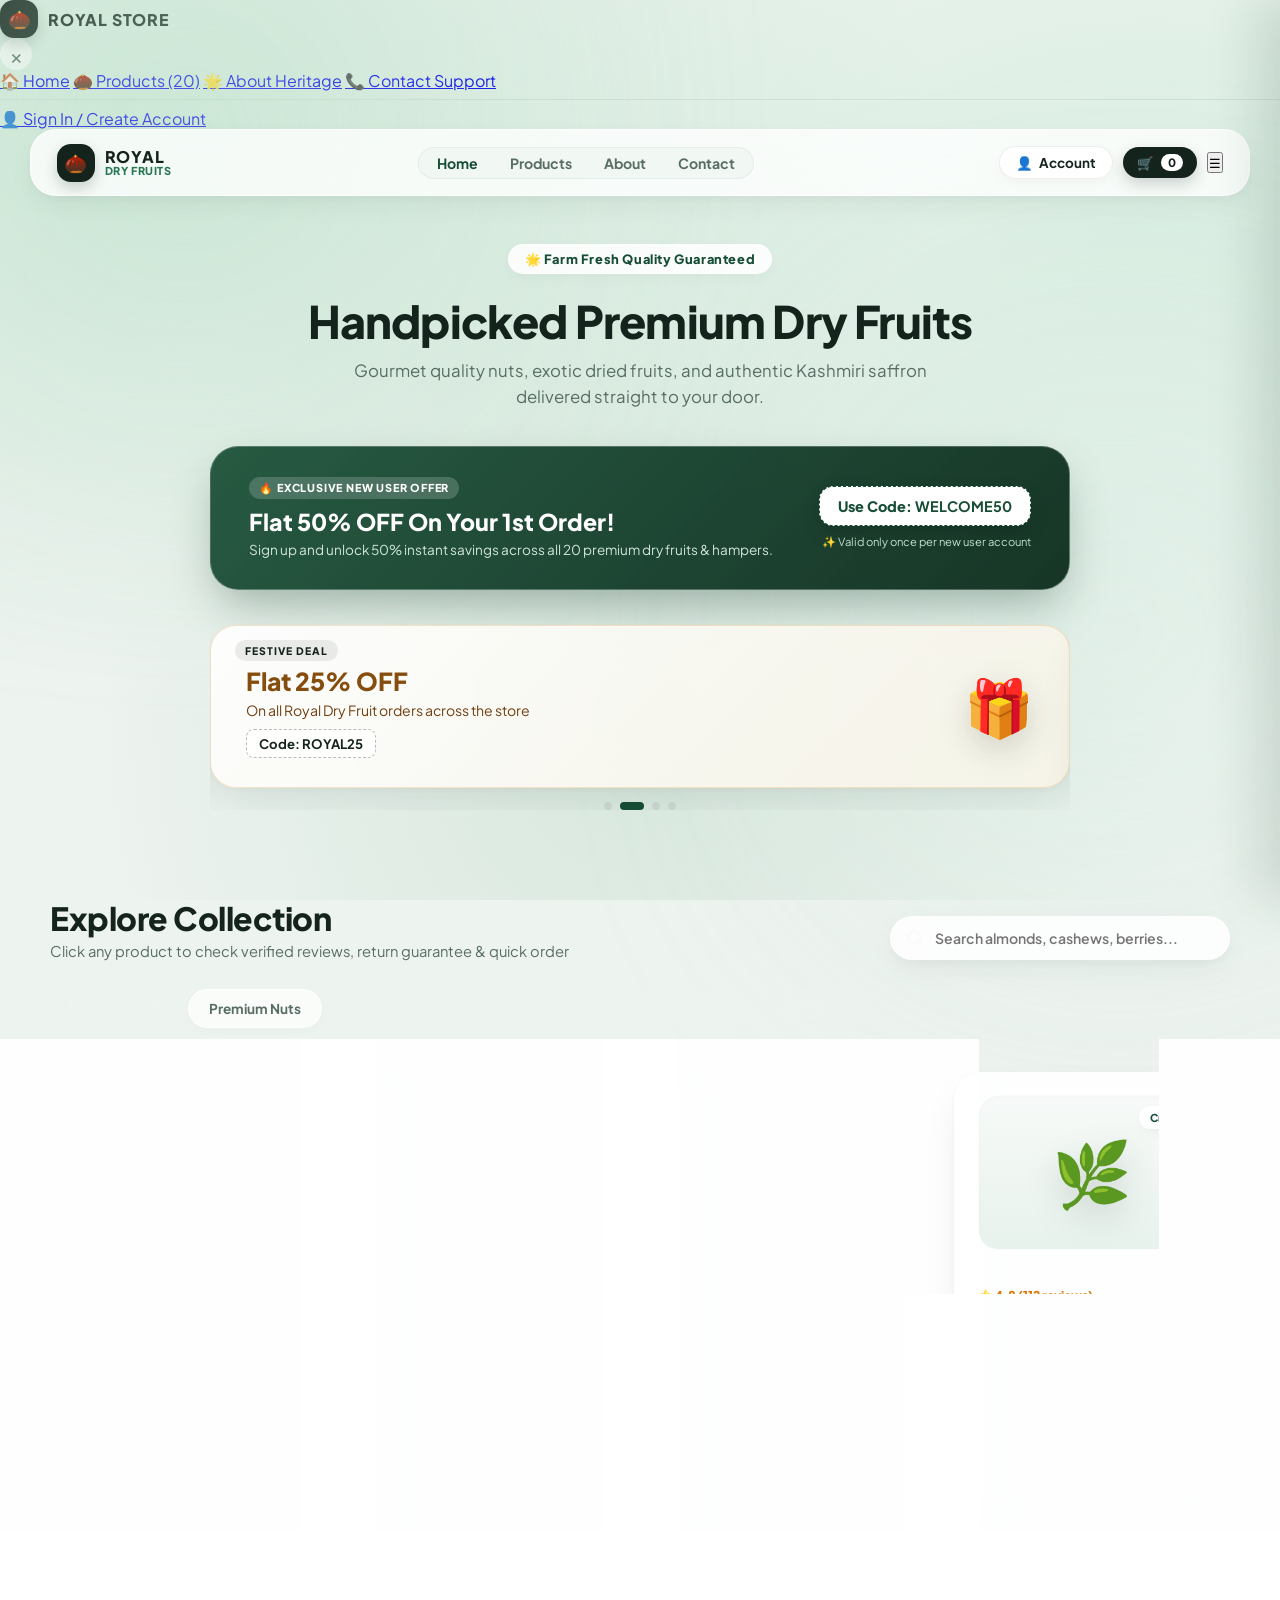
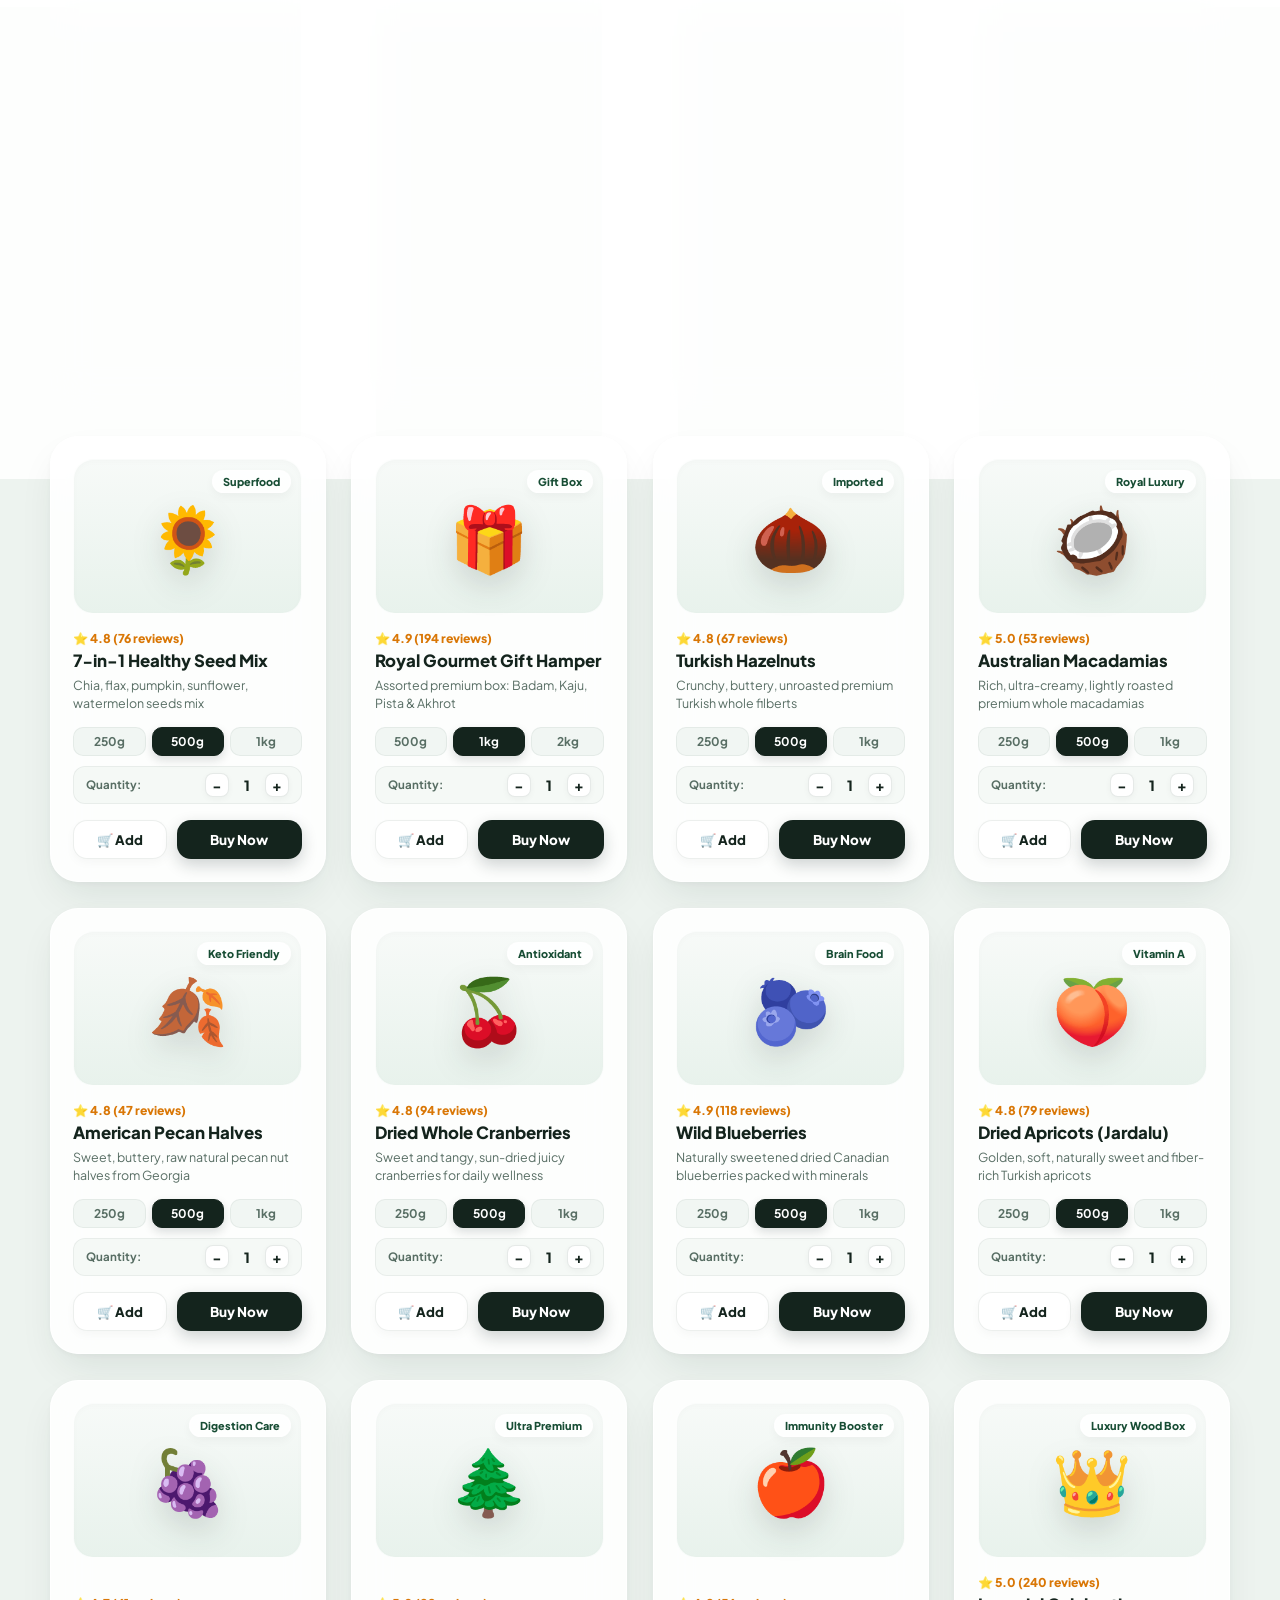
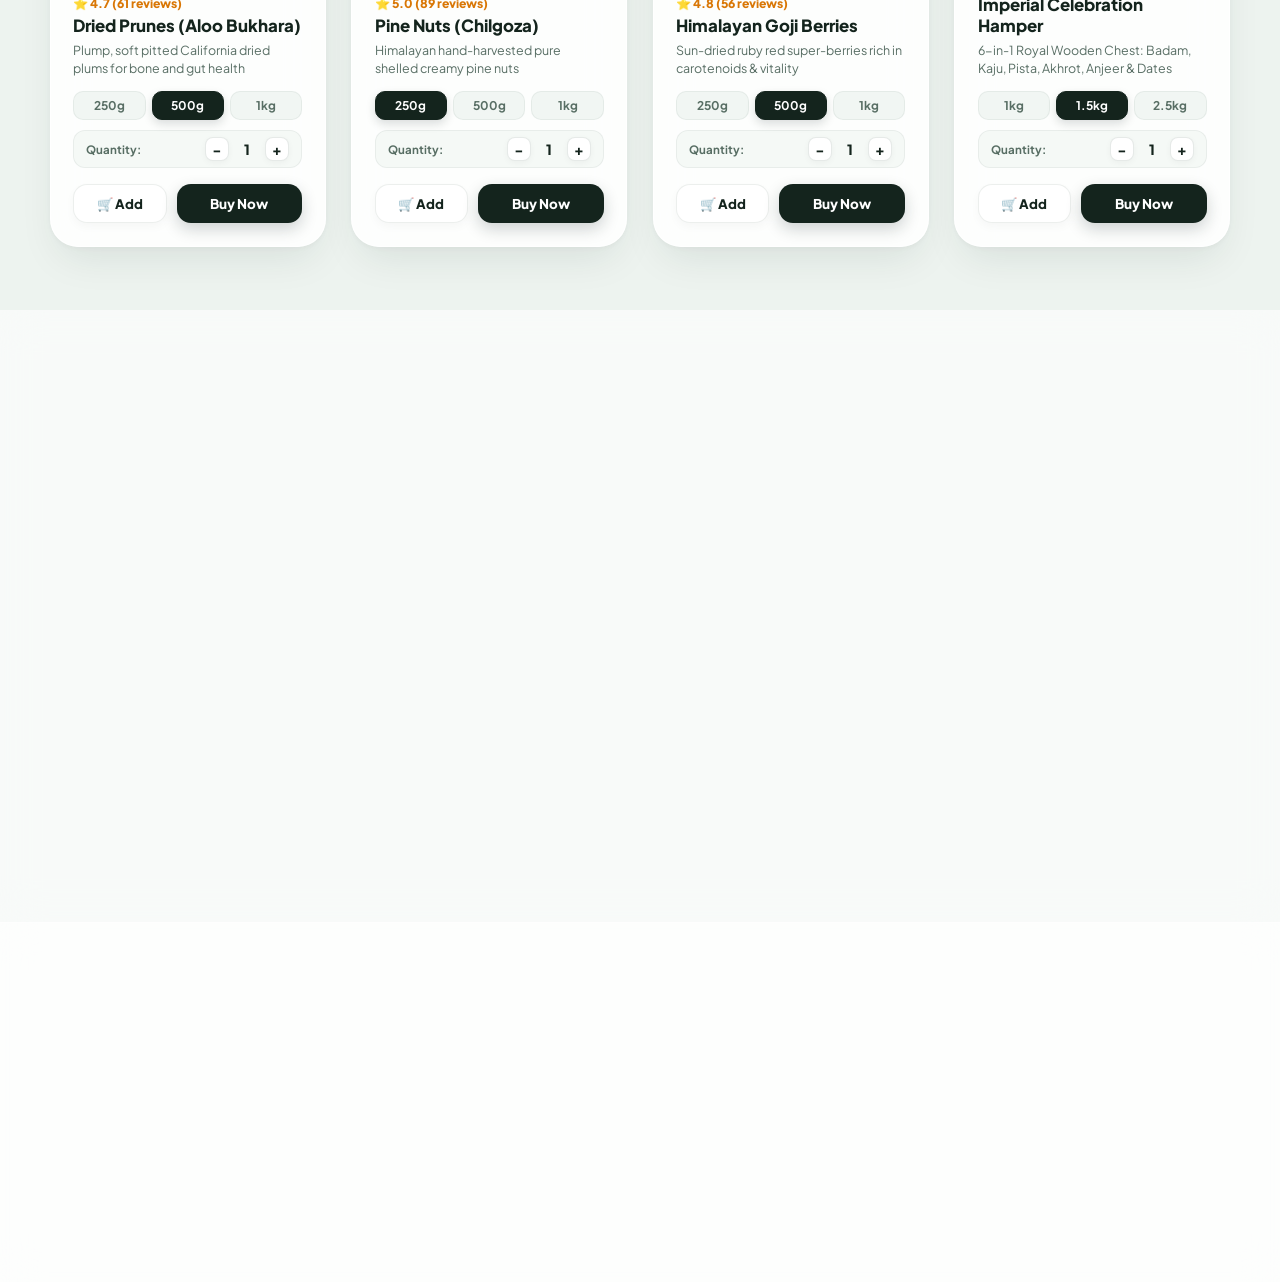
==== commit e11cf496: "Update index.html" ====
--- a/index.html
+++ b/index.html
@@ -5,7 +5,6 @@
   <meta name="viewport" content="width=device-width, initial-scale=1.0, maximum-scale=1.0, user-scalable=no">
   <title>ROYAL NUTS & DRY FRUITS — Premium Gourmet Store</title>
   
-  <!-- HD Browser Tab Favicon -->
   <link rel="icon" href="data:image/svg+xml,<svg xmlns='http://www.w3.org/2000/svg' viewBox='0 0 100 100'><text y='.9em' font-size='90'>🌰</text></svg>">
   <meta name="theme-color" content="#edf3ef">
 
@@ -23,7 +22,7 @@
   <div class="ambient-glow glow-1"></div>
   <div class="ambient-glow glow-2"></div>
 
-  <!-- Confetti Canvas Container -->
+  <!-- Confetti Canvas -->
   <canvas id="confettiCanvas"></canvas>
 
   <!-- Global Floating Toast Notification Container -->
@@ -50,7 +49,48 @@
     </div>
   </div>
 
-  <!-- Responsive Mobile-Adaptive Navigation Bar -->
+  <!-- Responsive Mobile Navigation Drawer -->
+  <div class="mobile-drawer-backdrop" id="mobileDrawerBackdrop" onclick="closeMobileMenu()"></div>
+  <aside class="mobile-nav-drawer" id="mobileNavDrawer">
+    <div class="mobile-drawer-header">
+      <div class="nav-brand">
+        <div class="brand-badge">🌰</div>
+        <span class="brand-title">ROYAL STORE</span>
+      </div>
+      <button class="drawer-close-btn" onclick="closeMobileMenu()">&times;</button>
+    </div>
+
+    <!-- Authenticated Mobile User Header -->
+    <div class="mobile-drawer-user" id="mobileUserCard" style="display: none;">
+      <img id="mobileUserAvatar" src="" alt="Profile" class="mobile-user-avatar" />
+      <div class="mobile-user-info">
+        <h4 id="mobileUserName">Member Profile</h4>
+        <p>Royal Verified Member</p>
+      </div>
+    </div>
+
+    <div class="mobile-drawer-links">
+      <a href="#home" class="mobile-drawer-link active" onclick="closeMobileMenu()">🏠 Home</a>
+      <a href="#products" class="mobile-drawer-link" onclick="closeMobileMenu()">🌰 Products (20)</a>
+      <a href="#about" class="mobile-drawer-link" onclick="closeMobileMenu()">🌟 About Heritage</a>
+      <a href="#contact" class="mobile-drawer-link" onclick="closeMobileMenu()">📞 Contact Support</a>
+
+      <hr style="border: 0; border-top: 1px solid var(--border-subtle); margin: 8px 0;">
+
+      <!-- Unauthenticated Menu Option -->
+      <a href="auth.html" class="mobile-drawer-link" id="mobileAuthLink">👤 Sign In / Create Account</a>
+
+      <!-- Authenticated Mobile Menu Options -->
+      <button class="mobile-drawer-link" id="mobileProfileBtn" onclick="openProfileModal(); closeMobileMenu();" style="display: none;">
+        ⚙️ Manage Address & Profile
+      </button>
+      <button class="mobile-drawer-link logout-link" id="mobileLogoutBtn" onclick="confirmLogout(); closeMobileMenu();" style="display: none;">
+        🚪 Log Out Account
+      </button>
+    </div>
+  </aside>
+
+  <!-- Responsive Navigation Bar -->
   <nav class="navbar">
     <a href="#home" class="nav-brand">
       <div class="brand-badge">🌰</div>
@@ -68,7 +108,7 @@
       <a href="#contact" class="nav-link">Contact</a>
     </div>
 
-    <!-- Responsive Action Controls Wrapper -->
+    <!-- Action Controls -->
     <div class="nav-controls-right">
       <!-- Unauthenticated Account Button -->
       <a href="auth.html" class="nav-link auth-nav-link" id="navAccountBtn">
@@ -76,7 +116,7 @@
         <span class="auth-btn-label">Account</span>
       </a>
 
-      <!-- Authenticated User Profile & Logout -->
+      <!-- Authenticated User Profile & Logout (Desktop) -->
       <div class="user-profile-menu" id="navUserMenu" style="display: none;">
         <button class="profile-trigger-btn" onclick="openProfileModal()" title="View & Edit Profile">
           <img id="navUserAvatar" src="" alt="Profile" class="nav-avatar-img" />
@@ -92,11 +132,14 @@
         </button>
       </div>
 
-      <!-- Compact Clickable Cart Pill -->
+      <!-- Cart Pill -->
       <div class="cart-pill clickable-cart" id="navbarCartPill" onclick="openCartDrawer()" title="View Cart">
         <span class="cart-icon-symbol">🛒</span>
         <span class="cart-count-badge" id="cartItemCount">0</span>
       </div>
+
+      <!-- Mobile Hamburger Button -->
+      <button class="mobile-menu-trigger" onclick="openMobileMenu()" title="Open Navigation">☰</button>
     </div>
   </nav>
 
@@ -107,9 +150,7 @@
       <h3>Your Fresh Cart 🛒</h3>
       <button class="drawer-close-btn" onclick="closeCartDrawer()">&times;</button>
     </div>
-    <div class="cart-items-container" id="cartItemsContainer">
-      <!-- Injected Cart Items via script.js -->
-    </div>
+    <div class="cart-items-container" id="cartItemsContainer"></div>
     <div class="cart-drawer-footer" id="cartDrawerFooter">
       <div class="cart-summary-line">
         <span>Subtotal:</span>
@@ -129,7 +170,7 @@
         <p>Gourmet quality nuts, exotic dried fruits, and authentic Kashmiri saffron delivered straight to your door.</p>
       </div>
 
-      <!-- Pinned 50% OFF Banner for 1st Order New Users -->
+      <!-- Pinned 50% OFF Banner -->
       <div class="pinned-welcome-banner">
         <div class="pinned-welcome-content">
           <div class="pinned-tag">🔥 EXCLUSIVE NEW USER OFFER</div>
@@ -147,7 +188,6 @@
       <!-- Offers Carousel -->
       <div class="offers-carousel-wrapper">
         <div class="offers-track" id="offersTrack">
-          <!-- Slide 1: Welcome50 Pinned Spotlight -->
           <div class="offer-card offer-pinned-hero">
             <div class="offer-badge pulse-badge">⭐ FIRST ORDER SPECIAL</div>
             <div class="offer-content">
@@ -158,7 +198,6 @@
             <div class="offer-icon">🏷️</div>
           </div>
 
-          <!-- Slide 2 -->
           <div class="offer-card offer-gold">
             <div class="offer-badge">FESTIVE DEAL</div>
             <div class="offer-content">
@@ -169,7 +208,6 @@
             <div class="offer-icon">🎁</div>
           </div>
 
-          <!-- Slide 3 -->
           <div class="offer-card offer-emerald">
             <div class="offer-badge">ORGANIC SPECIAL</div>
             <div class="offer-content">
@@ -180,7 +218,6 @@
             <div class="offer-icon">🌸</div>
           </div>
 
-          <!-- Slide 4 -->
           <div class="offer-card offer-purple">
             <div class="offer-badge">HEALTH SAVINGS</div>
             <div class="offer-content">
@@ -209,7 +246,6 @@
           <p>Click any product to check verified reviews, return guarantee & quick order</p>
         </div>
 
-        <!-- Search Bar -->
         <div class="search-bar-wrapper">
           <svg class="search-icon" width="18" height="18" viewBox="0 0 24 24" fill="none" stroke="currentColor" stroke-width="2">
             <circle cx="11" cy="11" r="8"></circle>
@@ -242,7 +278,6 @@
           <div class="product-visual" onclick="openProductQuickView(this.closest('.product-card'))">
             <span class="product-emoji">🥜</span>
             <span class="stock-tag">Best Seller</span>
-            <span class="quick-view-badge">🔍 View & Review</span>
           </div>
           <div class="product-details">
             <div class="rating-stars" onclick="openProductQuickView(this.closest('.product-card'))">⭐ 4.9 (142 reviews)</div>
@@ -273,7 +308,6 @@
           <div class="product-visual" onclick="openProductQuickView(this.closest('.product-card'))">
             <span class="product-emoji">🧠</span>
             <span class="stock-tag">Rich Omega-3</span>
-            <span class="quick-view-badge">🔍 View & Review</span>
           </div>
           <div class="product-details">
             <div class="rating-stars" onclick="openProductQuickView(this.closest('.product-card'))">⭐ 4.8 (98 reviews)</div>
@@ -304,7 +338,6 @@
           <div class="product-visual" onclick="openProductQuickView(this.closest('.product-card'))">
             <span class="product-emoji">✨</span>
             <span class="stock-tag">W240 Grade</span>
-            <span class="quick-view-badge">🔍 View & Review</span>
           </div>
           <div class="product-details">
             <div class="rating-stars" onclick="openProductQuickView(this.closest('.product-card'))">⭐ 4.9 (165 reviews)</div>
@@ -335,7 +368,6 @@
           <div class="product-visual" onclick="openProductQuickView(this.closest('.product-card'))">
             <span class="product-emoji">🌿</span>
             <span class="stock-tag">Crispy</span>
-            <span class="quick-view-badge">🔍 View & Review</span>
           </div>
           <div class="product-details">
             <div class="rating-stars" onclick="openProductQuickView(this.closest('.product-card'))">⭐ 4.8 (112 reviews)</div>
@@ -366,7 +398,6 @@
           <div class="product-visual" onclick="openProductQuickView(this.closest('.product-card'))">
             <span class="product-emoji">🌴</span>
             <span class="stock-tag">Natural Sweet</span>
-            <span class="quick-view-badge">🔍 View & Review</span>
           </div>
           <div class="product-details">
             <div class="rating-stars" onclick="openProductQuickView(this.closest('.product-card'))">⭐ 4.9 (178 reviews)</div>
@@ -397,7 +428,6 @@
           <div class="product-visual" onclick="openProductQuickView(this.closest('.product-card'))">
             <span class="product-emoji">🍇</span>
             <span class="stock-tag">Seedless</span>
-            <span class="quick-view-badge">🔍 View & Review</span>
           </div>
           <div class="product-details">
             <div class="rating-stars" onclick="openProductQuickView(this.closest('.product-card'))">⭐ 4.7 (84 reviews)</div>
@@ -428,7 +458,6 @@
           <div class="product-visual" onclick="openProductQuickView(this.closest('.product-card'))">
             <span class="product-emoji">🍯</span>
             <span class="stock-tag">High Fiber</span>
-            <span class="quick-view-badge">🔍 View & Review</span>
           </div>
           <div class="product-details">
             <div class="rating-stars" onclick="openProductQuickView(this.closest('.product-card'))">⭐ 4.9 (131 reviews)</div>
@@ -459,7 +488,6 @@
           <div class="product-visual" onclick="openProductQuickView(this.closest('.product-card'))">
             <span class="product-emoji">🌸</span>
             <span class="stock-tag">Pure Grade A1</span>
-            <span class="quick-view-badge">🔍 View & Review</span>
           </div>
           <div class="product-details">
             <div class="rating-stars" onclick="openProductQuickView(this.closest('.product-card'))">⭐ 5.0 (210 reviews)</div>
@@ -490,7 +518,6 @@
           <div class="product-visual" onclick="openProductQuickView(this.closest('.product-card'))">
             <span class="product-emoji">🌻</span>
             <span class="stock-tag">Superfood</span>
-            <span class="quick-view-badge">🔍 View & Review</span>
           </div>
           <div class="product-details">
             <div class="rating-stars" onclick="openProductQuickView(this.closest('.product-card'))">⭐ 4.8 (76 reviews)</div>
@@ -521,7 +548,6 @@
           <div class="product-visual" onclick="openProductQuickView(this.closest('.product-card'))">
             <span class="product-emoji">🎁</span>
             <span class="stock-tag">Gift Box</span>
-            <span class="quick-view-badge">🔍 View & Review</span>
           </div>
           <div class="product-details">
             <div class="rating-stars" onclick="openProductQuickView(this.closest('.product-card'))">⭐ 4.9 (194 reviews)</div>
@@ -552,7 +578,6 @@
           <div class="product-visual" onclick="openProductQuickView(this.closest('.product-card'))">
             <span class="product-emoji">🌰</span>
             <span class="stock-tag">Imported</span>
-            <span class="quick-view-badge">🔍 View & Review</span>
           </div>
           <div class="product-details">
             <div class="rating-stars" onclick="openProductQuickView(this.closest('.product-card'))">⭐ 4.8 (67 reviews)</div>
@@ -583,7 +608,6 @@
           <div class="product-visual" onclick="openProductQuickView(this.closest('.product-card'))">
             <span class="product-emoji">🥥</span>
             <span class="stock-tag">Royal Luxury</span>
-            <span class="quick-view-badge">🔍 View & Review</span>
           </div>
           <div class="product-details">
             <div class="rating-stars" onclick="openProductQuickView(this.closest('.product-card'))">⭐ 5.0 (53 reviews)</div>
@@ -614,7 +638,6 @@
           <div class="product-visual" onclick="openProductQuickView(this.closest('.product-card'))">
             <span class="product-emoji">🍂</span>
             <span class="stock-tag">Keto Friendly</span>
-            <span class="quick-view-badge">🔍 View & Review</span>
           </div>
           <div class="product-details">
             <div class="rating-stars" onclick="openProductQuickView(this.closest('.product-card'))">⭐ 4.8 (47 reviews)</div>
@@ -645,7 +668,6 @@
           <div class="product-visual" onclick="openProductQuickView(this.closest('.product-card'))">
             <span class="product-emoji">🍒</span>
             <span class="stock-tag">Antioxidant</span>
-            <span class="quick-view-badge">🔍 View & Review</span>
           </div>
           <div class="product-details">
             <div class="rating-stars" onclick="openProductQuickView(this.closest('.product-card'))">⭐ 4.8 (94 reviews)</div>
@@ -676,7 +698,6 @@
           <div class="product-visual" onclick="openProductQuickView(this.closest('.product-card'))">
             <span class="product-emoji">🫐</span>
             <span class="stock-tag">Brain Food</span>
-            <span class="quick-view-badge">🔍 View & Review</span>
           </div>
           <div class="product-details">
             <div class="rating-stars" onclick="openProductQuickView(this.closest('.product-card'))">⭐ 4.9 (118 reviews)</div>
@@ -707,7 +728,6 @@
           <div class="product-visual" onclick="openProductQuickView(this.closest('.product-card'))">
             <span class="product-emoji">🍑</span>
             <span class="stock-tag">Vitamin A</span>
-            <span class="quick-view-badge">🔍 View & Review</span>
           </div>
           <div class="product-details">
             <div class="rating-stars" onclick="openProductQuickView(this.closest('.product-card'))">⭐ 4.8 (79 reviews)</div>
@@ -738,7 +758,6 @@
           <div class="product-visual" onclick="openProductQuickView(this.closest('.product-card'))">
             <span class="product-emoji">🍇</span>
             <span class="stock-tag">Digestion Care</span>
-            <span class="quick-view-badge">🔍 View & Review</span>
           </div>
           <div class="product-details">
             <div class="rating-stars" onclick="openProductQuickView(this.closest('.product-card'))">⭐ 4.7 (61 reviews)</div>
@@ -769,7 +788,6 @@
           <div class="product-visual" onclick="openProductQuickView(this.closest('.product-card'))">
             <span class="product-emoji">🌲</span>
             <span class="stock-tag">Ultra Premium</span>
-            <span class="quick-view-badge">🔍 View & Review</span>
           </div>
           <div class="product-details">
             <div class="rating-stars" onclick="openProductQuickView(this.closest('.product-card'))">⭐ 5.0 (89 reviews)</div>
@@ -800,7 +818,6 @@
           <div class="product-visual" onclick="openProductQuickView(this.closest('.product-card'))">
             <span class="product-emoji">🍎</span>
             <span class="stock-tag">Immunity Booster</span>
-            <span class="quick-view-badge">🔍 View & Review</span>
           </div>
           <div class="product-details">
             <div class="rating-stars" onclick="openProductQuickView(this.closest('.product-card'))">⭐ 4.8 (56 reviews)</div>
@@ -831,7 +848,6 @@
           <div class="product-visual" onclick="openProductQuickView(this.closest('.product-card'))">
             <span class="product-emoji">👑</span>
             <span class="stock-tag">Luxury Wood Box</span>
-            <span class="quick-view-badge">🔍 View & Review</span>
           </div>
           <div class="product-details">
             <div class="rating-stars" onclick="openProductQuickView(this.closest('.product-card'))">⭐ 5.0 (240 reviews)</div>
@@ -892,14 +908,13 @@
     </section>
   </main>
 
-  <!-- LUXURY STUDIO DETAIL SHEET MODAL (Matching Reference Image) -->
+  <!-- Studio Detail Sheet Modal -->
   <div class="modal-backdrop studio-modal-backdrop" id="productModal">
     <div class="studio-detail-card" id="studioDetailCard">
       
-      <!-- Top Floating Navigation Buttons -->
       <div class="studio-top-controls">
         <button class="studio-circle-btn" onclick="closeProductQuickView()" title="Back to Collection">
-          <svg width="20" height="20" viewBox="0 0 24 24" fill="none" stroke="currentColor" stroke-width="2.5">
+          <svg width="18" height="18" viewBox="0 0 24 24" fill="none" stroke="currentColor" stroke-width="2.5">
             <polyline points="15 18 9 12 15 6"></polyline>
           </svg>
         </button>
@@ -911,13 +926,12 @@
         </div>
 
         <button class="studio-circle-btn favorite-btn" id="modalFavBtn" onclick="toggleStudioFavorite()" title="Add to Wishlist">
-          <svg width="18" height="18" viewBox="0 0 24 24" fill="none" stroke="currentColor" stroke-width="2">
+          <svg width="16" height="16" viewBox="0 0 24 24" fill="none" stroke="currentColor" stroke-width="2">
             <path d="M20.84 4.61a5.5 5.5 0 0 0-7.78 0L12 5.67l-1.06-1.06a5.5 5.5 0 0 0-7.78 7.78l1.06 1.06L12 21.23l7.78-7.78 1.06-1.06a5.5 5.5 0 0 0 0-7.78z"></path>
           </svg>
         </button>
       </div>
 
-      <!-- Centered 3D Product Visual Stage -->
       <div class="studio-stage-hero">
         <div class="studio-ring-orbit">
           <span class="studio-orbit-dot"></span>
@@ -926,27 +940,18 @@
         <div class="studio-pedestal-shadow"></div>
       </div>
 
-      <!-- Studio Scrollable Information Sheet -->
       <div class="studio-sheet-content">
-        
-        <!-- Main Product Header -->
         <div class="studio-header-meta">
           <span class="studio-origin-pill" id="qvOriginTag">Origin: California, USA</span>
           <h2 id="qvProductName">California Almonds (Badam)</h2>
-          <p id="qvProductDesc">Crunchy, nutrient-rich premium handpicked almonds loaded with Vitamin E and natural energy.</p>
-        </div>
-
-        <!-- Weight Variant Selector -->
+          <p id="qvProductDesc">Crunchy, nutrient-rich premium handpicked almonds loaded with Vitamin E.</p>
+        </div>
+
         <div class="studio-weight-row">
           <label>Select Pack Weight:</label>
-          <div class="studio-weights-chips" id="qvWeightChipsContainer">
-            <button class="studio-weight-chip" onclick="selectModalWeight(this, '250g')">250g</button>
-            <button class="studio-weight-chip active" onclick="selectModalWeight(this, '500g')">500g</button>
-            <button class="studio-weight-chip" onclick="selectModalWeight(this, '1kg')">1kg</button>
-          </div>
-        </div>
-
-        <!-- Price, Discount Pill & Stepper Bar -->
+          <div class="studio-weights-chips" id="qvWeightChipsContainer"></div>
+        </div>
+
         <div class="studio-price-stepper-row">
           <div class="studio-price-box">
             <span class="studio-price-tag" id="qvPriceDisplay">₹450</span>
@@ -960,13 +965,12 @@
           </div>
         </div>
 
-        <!-- Floating Action Order Row (Inside Sheet) -->
         <div class="studio-action-row">
           <button class="studio-buy-main-btn" id="qvBuyNowBtn">
             <span id="qvBuyBtnLabel">Buy for ₹450</span>
           </button>
           <button class="studio-bag-icon-btn" id="qvAddToCartBtn" title="Add to Bag">
-            <svg width="20" height="20" viewBox="0 0 24 24" fill="none" stroke="currentColor" stroke-width="2.2">
+            <svg width="18" height="18" viewBox="0 0 24 24" fill="none" stroke="currentColor" stroke-width="2.2">
               <path d="M6 2L3 6v14a2 2 0 0 0 2 2h14a2 2 0 0 0 2-2V6l-3-4z"></path>
               <line x1="3" y1="6" x2="21" y2="6"></line>
               <path d="M16 10a4 4 0 0 1-8 0"></path>
@@ -974,10 +978,10 @@
           </button>
         </div>
 
-        <!-- Scroll Section 1: Official Return Policy Guarantee -->
+        <!-- Official Return Policy Guarantee -->
         <div class="return-policy-guarantee-box studio-box-spacing">
           <div class="policy-header">
-            <svg width="18" height="18" viewBox="0 0 24 24" fill="none" stroke="#059669" stroke-width="2.5">
+            <svg width="16" height="16" viewBox="0 0 24 24" fill="none" stroke="#059669" stroke-width="2.5">
               <path d="M12 22s8-4 8-10V5l-8-3-8 3v7c0 6 8 10 8 10z"></path>
             </svg>
             <h4>Official Return & Replacement Policy</h4>
@@ -993,7 +997,7 @@
           <span class="policy-footer-note">48-hour video unboxing evidence window required for instant refund/dispatch.</span>
         </div>
 
-        <!-- Scroll Section 2: Verified Customer Reviews & Add Review -->
+        <!-- Customer Reviews & Review Submission -->
         <div class="customer-reviews-section studio-box-spacing">
           <div class="reviews-section-header">
             <div>
@@ -1003,7 +1007,6 @@
             <button class="write-review-toggle-btn" id="toggleReviewFormBtn" onclick="toggleReviewForm()">✍️ Write Review</button>
           </div>
 
-          <!-- Add Review Form -->
           <form class="add-review-form" id="addReviewForm" style="display: none;" onsubmit="handleReviewSubmit(event)">
             <div class="star-rating-selector">
               <span>Your Rating:</span>
@@ -1015,13 +1018,11 @@
                 <span class="star-select active" onclick="setRatingStar(5)">⭐</span>
               </div>
             </div>
-            <textarea id="reviewTextInput" rows="2" placeholder="Share your experience about freshness, crunch and packaging..." required maxlength="280"></textarea>
+            <textarea id="reviewTextInput" rows="2" placeholder="Share your experience about freshness and quality..." required maxlength="280"></textarea>
             <button type="submit" class="submit-review-btn" id="submitReviewBtn">Submit Review</button>
           </form>
 
-          <div class="reviews-list" id="modalReviewsList">
-            <!-- Dynamically populated from Cloudflare KV -->
-          </div>
+          <div class="reviews-list" id="modalReviewsList"></div>
         </div>
 
       </div>
@@ -1033,7 +1034,7 @@
     <div class="checkout-wrapper">
       <div class="terminal-card profile-card">
         <div class="modal-title-row">
-          <h3>Member Profile</h3>
+          <h3>Member Profile & Address</h3>
           <button class="modal-close-icon" onclick="closeProfileModal()">&times;</button>
         </div>
 
@@ -1043,7 +1044,7 @@
             <label for="avatarFileInput" class="avatar-edit-badge" title="Change Photo">📷</label>
             <input type="file" id="avatarFileInput" accept="image/*" style="display: none;" onchange="handleAvatarChange(event)" />
           </div>
-          <span class="avatar-note">Click the camera to upload a custom profile picture</span>
+          <span class="avatar-note">Tap camera icon to customize avatar</span>
         </div>
 
         <form id="profileForm" onsubmit="saveProfileDetails(event)">
@@ -1051,21 +1052,23 @@
             <label>Full Name</label>
             <input type="text" id="profNameInput" required />
           </div>
-          <div class="input-group">
-            <label>Primary Phone Number</label>
-            <input type="tel" id="profPhoneInput" pattern="[0-9]{10}" required />
-          </div>
-          <div class="input-group">
-            <label>Alternative Phone Number</label>
-            <input type="tel" id="profAltPhoneInput" pattern="[0-9]{10}" placeholder="Optional (e.g. 9876543210)" />
-          </div>
-          <div class="input-group">
-            <label>House / Flat / Building & Street</label>
-            <input type="text" id="profStreetInput" placeholder="House no, Flat, Street address" required />
-          </div>
           <div class="form-row-2col">
             <div class="input-group">
-              <label>Area / Landmark</label>
+              <label>Primary Phone</label>
+              <input type="tel" id="profPhoneInput" pattern="[0-9]{10}" required />
+            </div>
+            <div class="input-group">
+              <label>Alt Phone (Optional)</label>
+              <input type="tel" id="profAltPhoneInput" pattern="[0-9]{10}" />
+            </div>
+          </div>
+          <div class="input-group">
+            <label>House / Flat / Street</label>
+            <input type="text" id="profStreetInput" placeholder="House no, Building, Street" required />
+          </div>
+          <div class="form-row-2col">
+            <div class="input-group">
+              <label>Landmark</label>
               <input type="text" id="profLandmarkInput" placeholder="Near Temple / Park" required />
             </div>
             <div class="input-group">
@@ -1076,14 +1079,14 @@
           <div class="form-row-2col">
             <div class="input-group">
               <label>City</label>
-              <input type="text" id="profCityInput" placeholder="e.g. Bengaluru" required />
+              <input type="text" id="profCityInput" placeholder="City" required />
             </div>
             <div class="input-group">
               <label>State</label>
-              <input type="text" id="profStateInput" placeholder="e.g. Karnataka" required />
-            </div>
-          </div>
-          <button type="submit" class="submit-proceed-btn">Save Address</button>
+              <input type="text" id="profStateInput" placeholder="State" required />
+            </div>
+          </div>
+          <button type="submit" class="submit-proceed-btn">Save Address Details</button>
         </form>
       </div>
     </div>
@@ -1161,7 +1164,7 @@
             </div>
           </div>
 
-          <!-- Coupon Code Input Box with Animated Badges -->
+          <!-- Coupon Code Input Box -->
           <div class="input-group coupon-group" id="couponGroup">
             <label>Have a Promo / Discount Coupon?</label>
             <div class="coupon-input-wrapper">
@@ -1169,7 +1172,6 @@
               <button type="button" class="apply-coupon-btn" id="applyCouponBtn" onclick="applyCoupon()">Apply</button>
             </div>
             
-            <!-- Animated Feedback Container -->
             <div class="coupon-feedback" id="couponFeedback" style="display: none;">
               <div class="feedback-icon-wrap success-wrap" id="feedbackSuccess" style="display: none;">
                 <svg class="animated-check" viewBox="0 0 52 52">
@@ -1194,14 +1196,13 @@
         </form>
       </div>
 
-      <!-- STEP 2: UPI QR Payment with 6-Minute Countdown Timer & Mobile Deep Links -->
+      <!-- STEP 2: UPI QR Payment -->
       <div class="terminal-card" id="stepPayment" style="display: none;">
         <div class="modal-title-row">
           <h3>UPI Payment</h3>
           <button class="modal-close-icon" onclick="closeAllModals()">&times;</button>
         </div>
 
-        <!-- 6-Minute Countdown Timer -->
         <div class="payment-timer-wrapper">
           <svg width="16" height="16" viewBox="0 0 24 24" fill="none" stroke="currentColor" stroke-width="2.2">
             <circle cx="12" cy="12" r="10"></circle>
@@ -1216,7 +1217,6 @@
           <span class="savings-tag" id="qrSavingsTag" style="display: none;">🎉 You saved ₹0.00</span>
         </div>
 
-        <!-- Direct UPI App Launcher for Mobile Devices -->
         <a href="" id="mobileUpiDirectLink" class="mobile-upi-btn" target="_blank">
           <span>Pay Directly via Any UPI App</span>
           <svg width="16" height="16" viewBox="0 0 24 24" fill="none" stroke="currentColor" stroke-width="2.5">
@@ -1237,7 +1237,6 @@
           <p class="upi-note">Scan QR code or click pay above on mobile</p>
         </div>
 
-        <!-- Dynamic Payment Confirm Button -->
         <button class="payment-confirm-btn" id="confirmPaymentBtn" onclick="processPaymentAndPrint()">
           <svg width="18" height="18" viewBox="0 0 24 24" fill="none" stroke="currentColor" stroke-width="2.5">
             <polyline points="20 6 9 17 4 12"></polyline>
@@ -1262,18 +1261,16 @@
           </div>
         </div>
 
-        <!-- Dynamic Status Bar -->
         <div class="status-box" id="statusBox">
           <div class="status-indicator">
             <span class="spinner" id="spinner"></span>
-            <svg class="check-icon" id="checkIcon" width="16" height="16" viewBox="0 0 24 24" fill="none" stroke="#10b981" stroke-width="2.5" stroke-linecap="round" stroke-linejoin="round">
+            <svg class="check-icon" id="checkIcon" width="16" height="16" viewBox="0 0 24 24" fill="none" stroke="#10b981" stroke-width="2.5">
               <polyline points="20 6 9 17 4 12"></polyline>
             </svg>
           </div>
           <span class="status-text" id="statusText">Verifying UPI payment & syncing order...</span>
         </div>
 
-        <!-- Post-Print Actions -->
         <div class="receipt-actions" id="receiptActions">
           <button class="action-btn download-btn" id="downloadBtn">
             <svg width="16" height="16" viewBox="0 0 24 24" fill="none" stroke="currentColor" stroke-width="2">
@@ -1292,7 +1289,6 @@
         <div class="receipt" id="receipt">
           <div class="zigzag-edge top"></div>
 
-          <!-- Printable Area -->
           <div class="receipt-content" id="printableReceipt">
             <div class="receipt-header">
               <div class="receipt-logo">🌰</div>
@@ -1338,7 +1334,6 @@
               <span id="rcptSubtotal">₹427.50</span>
             </div>
             
-            <!-- Dynamic Coupon Line -->
             <div class="receipt-line discount" id="rcptDiscountRow" style="display: none;">
               <span id="rcptCouponLabel">Coupon Applied:</span>
               <span id="rcptDiscountAmount">-₹112.50</span>
@@ -1375,7 +1370,6 @@
               </div>
             </div>
 
-            <!-- Crisp SVG Vector Barcode -->
             <div class="barcode">
               <svg class="barcode-svg" id="receiptBarcodeSvg" viewBox="0 0 200 40" preserveAspectRatio="none">
                 <rect x="0" y="0" width="4" height="40" fill="#000000"/>
--- a/style.css
+++ b/style.css
@@ -7,36 +7,61 @@
   -webkit-tap-highlight-color: transparent;
 }
 
+:root {
+  --bg-main: #edf3ef;
+  --surface-glass: rgba(255, 255, 255, 0.75);
+  --surface-glass-card: rgba(255, 255, 255, 0.88);
+  --surface-elevated: #ffffff;
+  --border-subtle: rgba(18, 53, 36, 0.08);
+  --border-glass: rgba(255, 255, 255, 0.8);
+  --text-primary: #14241d;
+  --text-secondary: #586e64;
+  --text-muted: #839b90;
+  --brand-primary: #174d34;
+  --brand-secondary: #277752;
+  --brand-accent: #2e8b57;
+  --brand-soft: #d8eee1;
+  --pill-dark: #14241d;
+  --shadow-soft: 0 10px 30px -5px rgba(20, 36, 29, 0.07), 0 4px 12px rgba(20, 36, 29, 0.03);
+  --shadow-card: 0 18px 40px -10px rgba(18, 53, 36, 0.1), 0 2px 6px rgba(18, 53, 36, 0.04);
+  --shadow-floating: 0 25px 60px -15px rgba(18, 53, 36, 0.2);
+}
+
 body {
   min-height: 100vh;
-  background-color: #0c0f14;
-  color: #e2e8f0;
+  background-color: var(--bg-main);
+  background-image: 
+    radial-gradient(at 10% 15%, rgba(198, 228, 209, 0.7) 0px, transparent 50%),
+    radial-gradient(at 90% 25%, rgba(216, 238, 225, 0.9) 0px, transparent 50%),
+    radial-gradient(at 50% 80%, rgba(200, 223, 209, 0.6) 0px, transparent 60%);
+  background-attachment: fixed;
+  color: var(--text-primary);
   overflow-x: hidden;
   position: relative;
 }
 
-/* Ambient Emerald Glows */
+/* Ambient Subtle Forest Mist */
 .ambient-glow {
   position: fixed;
   border-radius: 50%;
-  filter: blur(160px);
+  filter: blur(140px);
   z-index: 0;
   pointer-events: none;
-  opacity: 0.18;
+  opacity: 0.55;
 }
 .glow-1 {
+  width: 500px;
+  height: 500px;
+  background: #c3e5d0;
+  top: -120px;
+  left: -5%;
+}
+.glow-2 {
   width: 450px;
   height: 450px;
-  background: #059669;
-  top: -100px;
-  left: 5%;
-}
-.glow-2 {
-  width: 400px;
-  height: 400px;
-  background: #0d9488;
-  bottom: 8%;
-  right: 6%;
+  background: #d2ebe0;
+  bottom: 5%;
+  right: -5%;
 }
 
 /* Confetti Fullscreen Canvas */
@@ -52,20 +77,20 @@
 /* Floating Toast Notification Banner */
 .floating-toast {
   position: fixed;
-  top: 20px;
-  right: 20px;
+  top: 24px;
+  right: 24px;
   z-index: 10000;
   display: flex;
   align-items: center;
   gap: 12px;
-  background: rgba(20, 25, 35, 0.95);
-  border: 1px solid rgba(52, 211, 153, 0.35);
-  backdrop-filter: blur(20px);
-  -webkit-backdrop-filter: blur(20px);
-  padding: 12px 18px;
-  border-radius: 16px;
-  box-shadow: 0 20px 40px -10px rgba(0, 0, 0, 0.8), 0 0 20px rgba(5, 150, 105, 0.2);
-  transform: translateY(-80px) scale(0.9);
+  background: rgba(255, 255, 255, 0.92);
+  border: 1px solid var(--border-glass);
+  backdrop-filter: blur(24px);
+  -webkit-backdrop-filter: blur(24px);
+  padding: 14px 20px;
+  border-radius: 20px;
+  box-shadow: var(--shadow-floating);
+  transform: translateY(-80px) scale(0.92);
   opacity: 0;
   pointer-events: none;
   transition: all 0.4s cubic-bezier(0.16, 1, 0.3, 1);
@@ -79,142 +104,147 @@
 }
 
 .toast-icon {
-  font-size: 1.3rem;
+  font-size: 1.4rem;
 }
 
 .toast-content h4 {
-  font-size: 0.85rem;
-  font-weight: 700;
-  color: #ffffff;
+  font-size: 0.88rem;
+  font-weight: 800;
+  color: var(--text-primary);
   margin-bottom: 2px;
 }
 
 .toast-content p {
-  font-size: 0.75rem;
-  color: #94a3b8;
+  font-size: 0.76rem;
+  color: var(--text-secondary);
 }
 
 /* Custom Glassmorphism Alert Popup */
 .alert-popup-card {
   width: 100%;
-  max-width: 380px;
-  background: rgba(20, 25, 35, 0.95);
-  border: 1px solid rgba(255, 255, 255, 0.1);
-  backdrop-filter: blur(24px);
-  -webkit-backdrop-filter: blur(24px);
-  border-radius: 24px;
-  padding: 28px 24px;
+  max-width: 390px;
+  background: rgba(255, 255, 255, 0.94);
+  border: 1px solid var(--border-glass);
+  backdrop-filter: blur(28px);
+  -webkit-backdrop-filter: blur(28px);
+  border-radius: 28px;
+  padding: 30px 24px;
   text-align: center;
-  box-shadow: 0 30px 60px -15px rgba(0, 0, 0, 0.95), 0 0 30px rgba(5, 150, 105, 0.15);
+  box-shadow: var(--shadow-floating);
   animation: popupScaleIn 0.35s cubic-bezier(0.16, 1, 0.3, 1);
   margin: auto;
 }
 
 @keyframes popupScaleIn {
-  from { opacity: 0; transform: scale(0.9) translateY(20px); }
+  from { opacity: 0; transform: scale(0.92) translateY(20px); }
   to { opacity: 1; transform: scale(1) translateY(0); }
 }
 
 .alert-icon-ring {
-  width: 56px;
-  height: 56px;
+  width: 60px;
+  height: 60px;
   border-radius: 50%;
-  background: rgba(16, 185, 129, 0.12);
-  border: 1px solid rgba(16, 185, 129, 0.3);
+  background: var(--brand-soft);
+  border: 1px solid rgba(23, 77, 52, 0.15);
   display: grid;
   place-items: center;
-  font-size: 1.6rem;
-  margin: 0 auto 14px;
-  box-shadow: 0 0 25px rgba(16, 185, 129, 0.2);
+  font-size: 1.7rem;
+  margin: 0 auto 16px;
+  box-shadow: 0 8px 20px rgba(39, 119, 82, 0.12);
 }
 
 .alert-popup-card h3 {
-  font-size: 1.2rem;
-  font-weight: 800;
-  color: #ffffff;
+  font-size: 1.25rem;
+  font-weight: 800;
+  color: var(--text-primary);
   margin-bottom: 6px;
 }
 
 .alert-popup-card p {
-  font-size: 0.82rem;
-  color: #94a3b8;
+  font-size: 0.84rem;
+  color: var(--text-secondary);
   line-height: 1.5;
-  margin-bottom: 20px;
+  margin-bottom: 22px;
 }
 
 .alert-actions-row {
   display: flex;
-  gap: 10px;
+  gap: 12px;
 }
 
 .alert-secondary-btn {
   flex: 1;
-  background: #141923;
-  border: 1px solid #232d3f;
-  color: #94a3b8;
+  background: #f1f6f3;
+  border: 1px solid rgba(18, 53, 36, 0.08);
+  color: var(--text-secondary);
   font-weight: 700;
-  font-size: 0.82rem;
-  padding: 11px;
-  border-radius: 12px;
+  font-size: 0.84rem;
+  padding: 12px;
+  border-radius: 14px;
   cursor: pointer;
   transition: all 0.2s ease;
 }
 
 .alert-secondary-btn:hover {
-  background: #1a2230;
-  color: #ffffff;
+  background: #e4ece7;
+  color: var(--text-primary);
 }
 
 .alert-primary-btn {
-  flex: 1.3;
-  background: linear-gradient(135deg, #059669, #047857);
+  flex: 1.4;
+  background: var(--pill-dark);
   border: none;
   color: #ffffff;
   font-weight: 700;
-  font-size: 0.82rem;
-  padding: 11px;
-  border-radius: 12px;
-  cursor: pointer;
-  box-shadow: 0 4px 14px rgba(5, 150, 105, 0.3);
-}
-
-.alert-primary-btn:active {
-  transform: scale(0.97);
+  font-size: 0.84rem;
+  padding: 12px;
+  border-radius: 14px;
+  cursor: pointer;
+  box-shadow: 0 8px 20px rgba(20, 36, 29, 0.25);
+  transition: all 0.2s ease;
+}
+
+.alert-primary-btn:hover {
+  background: #21382e;
 }
 
 /* Navbar */
 .navbar {
   position: sticky;
-  top: 0;
+  top: 14px;
   z-index: 50;
   display: flex;
   justify-content: space-between;
   align-items: center;
-  padding: 0.85rem 4%;
-  background: rgba(12, 15, 20, 0.9);
-  backdrop-filter: blur(20px);
-  -webkit-backdrop-filter: blur(20px);
-  border-bottom: 1px solid rgba(255, 255, 255, 0.06);
+  max-width: 1220px;
+  margin: 0 auto;
+  padding: 0.85rem 1.6rem;
+  background: rgba(255, 255, 255, 0.78);
+  backdrop-filter: blur(24px);
+  -webkit-backdrop-filter: blur(24px);
+  border: 1px solid var(--border-glass);
+  border-radius: 26px;
+  box-shadow: var(--shadow-soft);
+  gap: 12px;
+}
+
+.nav-brand {
+  display: flex;
+  align-items: center;
   gap: 10px;
-}
-
-.nav-brand {
-  display: flex;
-  align-items: center;
-  gap: 8px;
   text-decoration: none;
   flex-shrink: 0;
 }
 
 .brand-badge {
-  width: 34px;
-  height: 34px;
-  border-radius: 10px;
-  background: linear-gradient(135deg, #059669, #047857);
+  width: 38px;
+  height: 38px;
+  border-radius: 14px;
+  background: var(--pill-dark);
   display: grid;
   place-items: center;
-  font-size: 1.05rem;
-  box-shadow: 0 4px 12px rgba(5, 150, 105, 0.25);
+  font-size: 1.15rem;
+  box-shadow: 0 6px 14px rgba(20, 36, 29, 0.2);
   flex-shrink: 0;
 }
 
@@ -225,103 +255,115 @@
 }
 
 .brand-title {
-  font-size: 0.95rem;
+  font-size: 1rem;
   font-weight: 800;
   letter-spacing: 0.8px;
-  color: #ffffff;
+  color: var(--text-primary);
 }
 
 .brand-sub {
-  font-size: 0.65rem;
-  font-weight: 700;
-  letter-spacing: 0.5px;
-  color: #34d399;
+  font-size: 0.68rem;
+  font-weight: 800;
+  letter-spacing: 0.6px;
+  color: var(--brand-secondary);
 }
 
 .nav-links {
   display: flex;
   align-items: center;
-  gap: 1.8rem;
+  gap: 2rem;
+  background: rgba(237, 243, 239, 0.6);
+  padding: 6px 18px;
+  border-radius: 999px;
+  border: 1px solid rgba(18, 53, 36, 0.05);
 }
 
 .nav-link {
-  color: #94a3b8;
+  color: var(--text-secondary);
   text-decoration: none;
   font-size: 0.88rem;
-  font-weight: 600;
+  font-weight: 700;
   transition: color 0.2s ease;
 }
 
 .nav-link:hover, .nav-link.active {
-  color: #34d399;
+  color: var(--brand-primary);
 }
 
 .nav-controls-right {
   display: flex;
   align-items: center;
+  gap: 10px;
+  flex-shrink: 0;
+}
+
+.auth-nav-link {
+  display: flex;
+  align-items: center;
+  gap: 6px;
+  background: var(--surface-elevated);
+  padding: 7px 16px;
+  border-radius: 999px;
+  border: 1px solid var(--border-subtle);
+  color: var(--text-primary) !important;
+  font-size: 0.84rem;
+  font-weight: 700;
+  box-shadow: 0 4px 12px rgba(0,0,0,0.03);
+  transition: all 0.2s ease;
+}
+
+.auth-nav-link:hover {
+  background: var(--pill-dark);
+  color: #ffffff !important;
+}
+
+.user-profile-menu {
+  display: flex;
+  align-items: center;
   gap: 8px;
-  flex-shrink: 0;
-}
-
-.auth-nav-link {
-  display: flex;
-  align-items: center;
-  gap: 6px;
-  background: #141923;
-  padding: 6px 12px;
+}
+
+.profile-trigger-btn {
+  display: flex;
+  align-items: center;
+  gap: 8px;
+  background: var(--surface-elevated);
+  border: 1px solid var(--border-subtle);
   border-radius: 999px;
-  border: 1px solid #232d3f;
-  color: #34d399 !important;
+  padding: 4px 12px 4px 4px;
+  color: var(--text-primary);
+  font-weight: 700;
   font-size: 0.82rem;
-  font-weight: 700;
-}
-
-.user-profile-menu {
-  display: flex;
-  align-items: center;
-  gap: 6px;
-}
-
-.profile-trigger-btn {
-  display: flex;
-  align-items: center;
-  gap: 6px;
-  background: #141923;
-  border: 1px solid #232d3f;
-  border-radius: 999px;
-  padding: 3px 10px 3px 3px;
-  color: #ffffff;
-  font-weight: 600;
-  font-size: 0.8rem;
-  cursor: pointer;
+  cursor: pointer;
+  box-shadow: 0 4px 12px rgba(0,0,0,0.03);
   transition: border-color 0.2s ease;
 }
 
 .profile-trigger-btn:hover {
-  border-color: #059669;
+  border-color: var(--brand-primary);
 }
 
 .nav-avatar-img {
-  width: 26px;
-  height: 26px;
+  width: 28px;
+  height: 28px;
   border-radius: 50%;
   object-fit: cover;
-  border: 1.5px solid #059669;
+  border: 1.5px solid var(--brand-primary);
 }
 
 .logout-nav-btn {
   display: flex;
   align-items: center;
   gap: 4px;
-  background: rgba(239, 68, 68, 0.1);
-  border: 1px solid rgba(239, 68, 68, 0.25);
-  color: #f87171;
-  border-radius: 8px;
-  padding: 6px 10px;
-  font-size: 0.76rem;
+  background: #fee2e2;
+  border: 1px solid rgba(239, 68, 68, 0.2);
+  color: #b91c1c;
+  border-radius: 999px;
+  padding: 7px 12px;
+  font-size: 0.78rem;
   font-weight: 700;
   cursor: pointer;
-  transition: background 0.2s ease;
+  transition: all 0.2s ease;
 }
 
 .logout-nav-btn:hover {
@@ -330,30 +372,31 @@
 }
 
 .cart-pill {
-  background: rgba(16, 185, 129, 0.1);
-  border: 1px solid rgba(16, 185, 129, 0.25);
-  color: #34d399;
-  padding: 6px 12px;
+  background: var(--pill-dark);
+  border: none;
+  color: #ffffff;
+  padding: 7px 14px;
   border-radius: 999px;
-  font-size: 0.8rem;
+  font-size: 0.82rem;
   font-weight: 700;
   cursor: pointer;
   display: flex;
   align-items: center;
-  gap: 6px;
+  gap: 8px;
+  box-shadow: 0 6px 16px rgba(20, 36, 29, 0.2);
   transition: all 0.2s ease;
 }
 
 .clickable-cart:hover {
-  background: #059669;
-  color: #ffffff;
+  background: var(--brand-primary);
+  transform: scale(1.02);
 }
 
 .cart-count-badge {
-  background: #059669;
-  color: #ffffff;
+  background: #ffffff;
+  color: var(--pill-dark);
   font-size: 0.72rem;
-  padding: 1px 6px;
+  padding: 1px 7px;
   border-radius: 999px;
   font-weight: 800;
 }
@@ -362,8 +405,9 @@
 .cart-drawer-backdrop {
   position: fixed;
   inset: 0;
-  background: rgba(0, 0, 0, 0.75);
-  backdrop-filter: blur(8px);
+  background: rgba(20, 36, 29, 0.4);
+  backdrop-filter: blur(10px);
+  -webkit-backdrop-filter: blur(10px);
   z-index: 10001;
   opacity: 0;
   pointer-events: none;
@@ -380,12 +424,14 @@
   top: 0;
   right: 0;
   width: 100%;
-  max-width: 380px;
+  max-width: 400px;
   height: 100%;
-  background: #121620;
-  border-left: 1px solid #232d3f;
+  background: rgba(255, 255, 255, 0.95);
+  backdrop-filter: blur(28px);
+  -webkit-backdrop-filter: blur(28px);
+  border-left: 1px solid var(--border-glass);
   z-index: 10002;
-  box-shadow: -15px 0 40px rgba(0, 0, 0, 0.9);
+  box-shadow: -20px 0 50px rgba(18, 53, 36, 0.15);
   transform: translateX(100%);
   transition: transform 0.35s cubic-bezier(0.16, 1, 0.3, 1);
   display: flex;
@@ -397,56 +443,62 @@
 }
 
 .cart-drawer-header {
-  padding: 18px 20px;
-  border-bottom: 1px solid #232d3f;
+  padding: 22px 24px;
+  border-bottom: 1px solid var(--border-subtle);
   display: flex;
   justify-content: space-between;
   align-items: center;
 }
 
 .cart-drawer-header h3 {
-  font-size: 1.1rem;
-  font-weight: 800;
-  color: #ffffff;
+  font-size: 1.2rem;
+  font-weight: 800;
+  color: var(--text-primary);
 }
 
 .drawer-close-btn {
-  background: transparent;
+  width: 32px;
+  height: 32px;
+  border-radius: 50%;
+  background: #f1f6f3;
   border: none;
-  color: #94a3b8;
-  font-size: 1.5rem;
+  color: var(--text-secondary);
+  font-size: 1.3rem;
+  display: grid;
+  place-items: center;
   cursor: pointer;
 }
 
 .cart-items-container {
   flex: 1;
   overflow-y: auto;
-  padding: 16px;
+  padding: 20px;
   display: flex;
   flex-direction: column;
-  gap: 10px;
+  gap: 12px;
 }
 
 .cart-item-row {
   display: flex;
   justify-content: space-between;
   align-items: center;
-  background: #171c28;
-  border: 1px solid #253043;
-  padding: 12px;
-  border-radius: 14px;
+  background: #ffffff;
+  border: 1px solid var(--border-subtle);
+  padding: 14px;
+  border-radius: 18px;
+  box-shadow: 0 4px 14px rgba(0,0,0,0.03);
 }
 
 .cart-item-info h4 {
-  font-size: 0.85rem;
-  font-weight: 700;
-  color: #ffffff;
+  font-size: 0.88rem;
+  font-weight: 800;
+  color: var(--text-primary);
   margin-bottom: 2px;
 }
 
 .cart-item-info p {
-  font-size: 0.72rem;
-  color: #94a3b8;
+  font-size: 0.74rem;
+  color: var(--text-muted);
 }
 
 .cart-item-price-wrap {
@@ -454,138 +506,149 @@
 }
 
 .cart-item-price {
-  font-size: 0.9rem;
-  font-weight: 800;
-  color: #34d399;
+  font-size: 0.95rem;
+  font-weight: 800;
+  color: var(--brand-primary);
   display: block;
 }
 
 .remove-cart-item {
   background: transparent;
   border: none;
-  color: #f87171;
-  font-size: 0.72rem;
+  color: #ef4444;
+  font-size: 0.74rem;
   font-weight: 700;
   cursor: pointer;
   margin-top: 4px;
 }
 
 .cart-drawer-footer {
-  padding: 18px 20px;
-  border-top: 1px solid #232d3f;
-  background: #0e121a;
+  padding: 22px 24px;
+  border-top: 1px solid var(--border-subtle);
+  background: #fafcfb;
 }
 
 .cart-summary-line {
   display: flex;
   justify-content: space-between;
-  font-size: 0.95rem;
-  margin-bottom: 12px;
+  font-size: 1rem;
+  color: var(--text-secondary);
+  margin-bottom: 16px;
 }
 
 .cart-summary-line strong {
-  color: #34d399;
+  font-size: 1.25rem;
+  color: var(--text-primary);
+  font-weight: 800;
 }
 
 .cart-checkout-btn {
   width: 100%;
-  background: linear-gradient(135deg, #059669, #047857);
+  background: var(--pill-dark);
   color: #ffffff;
   border: none;
-  font-weight: 700;
-  padding: 12px;
-  border-radius: 12px;
-  cursor: pointer;
-  font-size: 0.88rem;
+  font-weight: 800;
+  padding: 14px;
+  border-radius: 16px;
+  cursor: pointer;
+  font-size: 0.92rem;
+  box-shadow: 0 10px 24px rgba(20, 36, 29, 0.25);
+  transition: all 0.2s ease;
+}
+
+.cart-checkout-btn:hover {
+  background: var(--brand-primary);
 }
 
 .empty-cart-msg {
   text-align: center;
-  color: #64748b;
-  font-size: 0.88rem;
+  color: var(--text-muted);
+  font-size: 0.92rem;
   margin: auto;
+  line-height: 1.5;
 }
 
 /* Hero Section */
 .hero-section {
   position: relative;
   z-index: 10;
-  max-width: 1200px;
+  max-width: 1220px;
   margin: 0 auto;
-  padding: 3.5rem 1.25rem 2rem;
+  padding: 3rem 1.25rem 2rem;
   text-align: center;
 }
 
 .hero-tag {
   display: inline-block;
-  background: rgba(16, 185, 129, 0.12);
-  color: #34d399;
-  border: 1px solid rgba(16, 185, 129, 0.25);
-  padding: 5px 14px;
+  background: rgba(255, 255, 255, 0.85);
+  color: var(--brand-primary);
+  border: 1px solid var(--border-glass);
+  padding: 6px 16px;
   border-radius: 999px;
-  font-size: 0.78rem;
-  font-weight: 700;
+  font-size: 0.8rem;
+  font-weight: 800;
   letter-spacing: 0.6px;
-  margin-bottom: 0.9rem;
+  margin-bottom: 1.1rem;
+  box-shadow: 0 4px 14px rgba(0,0,0,0.03);
 }
 
 .hero-text h2 {
-  font-size: 2.6rem;
-  font-weight: 800;
-  letter-spacing: -0.5px;
-  background: linear-gradient(180deg, #ffffff 0%, #cbd5e1 100%);
-  -webkit-background-clip: text;
-  -webkit-text-fill-color: transparent;
+  font-size: 2.8rem;
+  font-weight: 800;
+  letter-spacing: -0.8px;
+  color: var(--text-primary);
   margin-bottom: 0.6rem;
 }
 
 .hero-text p {
-  color: #94a3b8;
-  font-size: 1rem;
-  max-width: 680px;
-  margin: 0 auto 2rem;
-  line-height: 1.5;
+  color: var(--text-secondary);
+  font-size: 1.05rem;
+  max-width: 650px;
+  margin: 0 auto 2.2rem;
+  line-height: 1.55;
 }
 
 /* Pinned Spotlight Banner for WELCOME50 */
 .pinned-welcome-banner {
-  background: linear-gradient(135deg, #0d3829 0%, #15222e 100%);
-  border: 1.5px solid #10b981;
-  border-radius: 20px;
-  padding: 1.5rem 2rem;
-  max-width: 820px;
+  background: linear-gradient(135deg, rgba(23, 77, 52, 0.92) 0%, rgba(14, 45, 30, 0.96) 100%);
+  border: 1px solid rgba(255, 255, 255, 0.25);
+  backdrop-filter: blur(20px);
+  -webkit-backdrop-filter: blur(20px);
+  border-radius: 28px;
+  padding: 1.8rem 2.4rem;
+  max-width: 860px;
   margin: 0 auto 2.2rem;
   display: flex;
   justify-content: space-between;
   align-items: center;
-  gap: 1.5rem;
-  box-shadow: 0 15px 35px rgba(5, 150, 105, 0.25), inset 0 0 15px rgba(16, 185, 129, 0.1);
+  gap: 1.8rem;
+  box-shadow: 0 20px 45px -10px rgba(18, 53, 36, 0.35);
   text-align: left;
 }
 
 .pinned-tag {
   display: inline-block;
-  background: #059669;
+  background: rgba(255, 255, 255, 0.18);
   color: #ffffff;
-  font-size: 0.65rem;
+  font-size: 0.68rem;
   font-weight: 800;
   letter-spacing: 0.8px;
-  padding: 3px 8px;
-  border-radius: 6px;
-  margin-bottom: 6px;
+  padding: 4px 10px;
+  border-radius: 999px;
+  margin-bottom: 8px;
 }
 
 .pinned-welcome-content h3 {
-  font-size: 1.35rem;
+  font-size: 1.45rem;
   font-weight: 800;
   color: #ffffff;
   margin-bottom: 4px;
 }
 
 .pinned-welcome-content p {
-  color: #cbd5e1;
-  font-size: 0.82rem;
-  line-height: 1.4;
+  color: #d1e5db;
+  font-size: 0.85rem;
+  line-height: 1.45;
 }
 
 .pinned-welcome-action {
@@ -595,35 +658,34 @@
 
 .pinned-coupon-code {
   display: inline-block;
-  background: #141a24;
-  border: 1.5px dashed #34d399;
-  color: #34d399;
-  font-size: 0.88rem;
-  font-weight: 800;
-  padding: 8px 14px;
-  border-radius: 10px;
+  background: #ffffff;
+  border: 1.5px dashed var(--brand-primary);
+  color: var(--brand-primary);
+  font-size: 0.9rem;
+  font-weight: 800;
+  padding: 10px 18px;
+  border-radius: 14px;
   cursor: pointer;
   transition: transform 0.15s ease, background 0.15s ease;
-  box-shadow: 0 4px 12px rgba(0,0,0,0.4);
+  box-shadow: 0 8px 18px rgba(0,0,0,0.15);
 }
 
 .pinned-coupon-code:hover {
-  background: #059669;
-  color: #ffffff;
-  border-color: #059669;
+  background: #f3faf6;
+  transform: translateY(-2px);
 }
 
 .pinned-subtext {
   display: block;
-  font-size: 0.68rem;
-  color: #94a3b8;
-  margin-top: 6px;
+  font-size: 0.7rem;
+  color: #c0dfcf;
+  margin-top: 8px;
 }
 
 /* Offers Carousel */
 .offers-carousel-wrapper {
   position: relative;
-  max-width: 820px;
+  max-width: 860px;
   margin: 0 auto 2.5rem;
   overflow: hidden;
 }
@@ -636,114 +698,123 @@
 
 .offer-card {
   min-width: 100%;
-  border-radius: 20px;
-  padding: 1.6rem 2rem;
+  border-radius: 26px;
+  padding: 1.8rem 2.2rem;
   display: flex;
   justify-content: space-between;
   align-items: center;
   position: relative;
   overflow: hidden;
-  box-shadow: 0 15px 35px rgba(0, 0, 0, 0.4);
+  box-shadow: var(--shadow-card);
+  backdrop-filter: blur(20px);
+  -webkit-backdrop-filter: blur(20px);
 }
 
 .offer-pinned-hero {
-  background: linear-gradient(135deg, #093325 0%, #15222e 100%);
-  border: 1.5px solid #10b981;
+  background: linear-gradient(135deg, rgba(23, 77, 52, 0.95) 0%, rgba(14, 45, 30, 0.95) 100%);
+  border: 1px solid rgba(255, 255, 255, 0.2);
 }
 
 .offer-gold {
-  background: linear-gradient(135deg, #13221b 0%, #171c26 100%);
-  border: 1px solid #1e3a2f;
-}
+  background: linear-gradient(135deg, rgba(255, 255, 255, 0.9) 0%, rgba(247, 243, 230, 0.9) 100%);
+  border: 1px solid rgba(217, 119, 6, 0.2);
+}
+.offer-gold h3 { color: #854d0e !important; }
+.offer-gold p { color: #713f12 !important; }
 
 .offer-emerald {
-  background: linear-gradient(135deg, #0f2d24 0%, #171c26 100%);
-  border: 1px solid #16533f;
-}
+  background: linear-gradient(135deg, rgba(255, 255, 255, 0.92) 0%, rgba(230, 247, 237, 0.92) 100%);
+  border: 1px solid rgba(23, 77, 52, 0.15);
+}
+.offer-emerald h3 { color: var(--brand-primary) !important; }
+.offer-emerald p { color: var(--text-secondary) !important; }
 
 .offer-purple {
-  background: linear-gradient(135deg, #1c2331 0%, #141923 100%);
-  border: 1px solid #2d3748;
-}
+  background: linear-gradient(135deg, rgba(255, 255, 255, 0.92) 0%, rgba(240, 243, 250, 0.92) 100%);
+  border: 1px solid rgba(99, 102, 241, 0.2);
+}
+.offer-purple h3 { color: #312e81 !important; }
+.offer-purple p { color: #4338ca !important; }
 
 .offer-badge {
   position: absolute;
-  top: 12px;
-  left: 20px;
-  font-size: 0.62rem;
+  top: 14px;
+  left: 24px;
+  font-size: 0.65rem;
   font-weight: 800;
   letter-spacing: 1px;
-  background: rgba(255, 255, 255, 0.08);
-  padding: 3px 8px;
-  border-radius: 6px;
-  color: #e2e8f0;
+  background: rgba(20, 36, 29, 0.08);
+  padding: 4px 10px;
+  border-radius: 999px;
+  color: var(--text-primary);
 }
 
 .pulse-badge {
-  background: #059669;
-  color: #ffffff;
+  background: #ffffff;
+  color: var(--brand-primary);
   animation: pulseGlow 2s infinite;
 }
 
 @keyframes pulseGlow {
-  0%, 100% { box-shadow: 0 0 0 0 rgba(16, 185, 129, 0.4); }
-  50% { box-shadow: 0 0 0 6px rgba(16, 185, 129, 0); }
+  0%, 100% { box-shadow: 0 0 0 0 rgba(255, 255, 255, 0.5); }
+  50% { box-shadow: 0 0 0 8px rgba(255, 255, 255, 0); }
 }
 
 .offer-content {
   text-align: left;
-  margin-top: 8px;
+  margin-top: 10px;
 }
 
 .offer-content h3 {
-  font-size: 1.5rem;
+  font-size: 1.55rem;
   font-weight: 800;
   color: #ffffff;
   margin-bottom: 4px;
 }
 
 .offer-content p {
-  color: #94a3b8;
-  font-size: 0.85rem;
-  margin-bottom: 8px;
+  color: #d1e5db;
+  font-size: 0.88rem;
+  margin-bottom: 10px;
 }
 
 .offer-code {
   display: inline-block;
-  font-size: 0.78rem;
-  color: #34d399;
-  background: rgba(0, 0, 0, 0.35);
-  padding: 4px 10px;
-  border-radius: 6px;
-  border: 1px dashed rgba(52, 211, 153, 0.4);
-  cursor: pointer;
+  font-size: 0.82rem;
+  color: var(--text-primary);
+  background: rgba(255, 255, 255, 0.9);
+  padding: 5px 12px;
+  border-radius: 8px;
+  border: 1px dashed rgba(20, 36, 29, 0.3);
+  cursor: pointer;
+  font-weight: 700;
 }
 
 .offer-icon {
-  font-size: 3.2rem;
-  filter: drop-shadow(0 8px 12px rgba(0, 0, 0, 0.5));
+  font-size: 3.5rem;
+  filter: drop-shadow(0 10px 16px rgba(0, 0, 0, 0.15));
 }
 
 .carousel-dots {
   display: flex;
   justify-content: center;
   gap: 8px;
-  margin-top: 12px;
+  margin-top: 14px;
 }
 
 .dot {
-  width: 9px;
-  height: 9px;
+  width: 8px;
+  height: 8px;
   border-radius: 50%;
   border: none;
-  background: #232d3f;
+  background: #cbd8d1;
   cursor: pointer;
   transition: all 0.3s ease;
 }
 
 .dot.active {
-  background: #059669;
-  width: 22px;
+  background: var(--brand-primary);
+  width: 24px;
   border-radius: 999px;
 }
 
@@ -763,30 +834,31 @@
 
 .filter-pill {
   white-space: nowrap;
-  background: #141923;
-  border: 1px solid #232d3f;
-  color: #94a3b8;
-  padding: 8px 16px;
+  background: rgba(255, 255, 255, 0.7);
+  border: 1px solid var(--border-glass);
+  backdrop-filter: blur(12px);
+  color: var(--text-secondary);
+  padding: 10px 20px;
   border-radius: 999px;
-  font-size: 0.82rem;
-  font-weight: 600;
-  cursor: pointer;
-  transition: all 0.2s ease;
+  font-size: 0.85rem;
+  font-weight: 700;
+  cursor: pointer;
+  transition: all 0.2s cubic-bezier(0.16, 1, 0.3, 1);
+  box-shadow: 0 4px 12px rgba(0,0,0,0.02);
 }
 
 .filter-pill.active, .filter-pill:hover {
-  background: #059669;
+  background: var(--pill-dark);
   color: #ffffff;
-  border-color: #059669;
-  font-weight: 700;
-  box-shadow: 0 4px 12px rgba(5, 150, 105, 0.25);
+  border-color: var(--pill-dark);
+  box-shadow: 0 8px 20px rgba(20, 36, 29, 0.2);
 }
 
 /* Store Container */
 .store-container {
   position: relative;
   z-index: 10;
-  max-width: 1200px;
+  max-width: 1220px;
   margin: 0 auto;
   padding: 1rem 1.25rem 4rem;
 }
@@ -795,382 +867,706 @@
   display: flex;
   justify-content: space-between;
   align-items: flex-end;
-  margin-bottom: 1.5rem;
-  gap: 1.2rem;
+  margin-bottom: 1.8rem;
+  gap: 1.4rem;
   flex-wrap: wrap;
 }
 
 .section-header h2 {
-  font-size: 1.9rem;
-  font-weight: 800;
-  color: #ffffff;
-  margin-bottom: 0.2rem;
+  font-size: 2rem;
+  font-weight: 800;
+  letter-spacing: -0.5px;
+  color: var(--text-primary);
+  margin-bottom: 0.25rem;
 }
 
 .section-header p {
-  color: #717d96;
-  font-size: 0.88rem;
+  color: var(--text-secondary);
+  font-size: 0.92rem;
 }
 
 /* Search Bar */
 .search-bar-wrapper {
   position: relative;
   width: 100%;
-  max-width: 320px;
+  max-width: 340px;
 }
 
 .search-icon {
   position: absolute;
-  left: 14px;
+  left: 16px;
   top: 50%;
   transform: translateY(-50%);
-  color: #717d96;
+  color: var(--text-muted);
 }
 
 .search-bar-wrapper input {
   width: 100%;
-  background: #141923;
-  border: 1px solid #232d3f;
-  border-radius: 12px;
-  padding: 11px 36px 11px 40px;
-  color: #ffffff;
-  font-size: 0.85rem;
+  background: rgba(255, 255, 255, 0.85);
+  border: 1px solid var(--border-glass);
+  backdrop-filter: blur(16px);
+  border-radius: 999px;
+  padding: 12px 40px 12px 44px;
+  color: var(--text-primary);
+  font-size: 0.88rem;
+  font-weight: 600;
   outline: none;
-  transition: border-color 0.25s ease;
+  box-shadow: var(--shadow-soft);
+  transition: all 0.25s ease;
 }
 
 .search-bar-wrapper input:focus {
-  border-color: #059669;
+  border-color: var(--brand-primary);
+  background: #ffffff;
+  box-shadow: 0 8px 25px rgba(23, 77, 52, 0.12);
 }
 
 .clear-search-btn {
   position: absolute;
-  right: 12px;
+  right: 14px;
   top: 50%;
   transform: translateY(-50%);
-  background: transparent;
+  background: #edf3ef;
   border: none;
-  color: #717d96;
-  font-size: 1.2rem;
-  cursor: pointer;
+  width: 22px;
+  height: 22px;
+  border-radius: 50%;
+  color: var(--text-secondary);
+  font-size: 1rem;
   display: none;
+  place-items: center;
+  cursor: pointer;
 }
 
 .no-results {
   text-align: center;
-  padding: 3rem 1rem;
-  color: #94a3b8;
+  padding: 3.5rem 1rem;
+  color: var(--text-secondary);
   font-size: 1rem;
-  background: #141923;
-  border-radius: 16px;
-  border: 1px dashed #232d3f;
+  background: rgba(255, 255, 255, 0.7);
+  border-radius: 24px;
+  border: 1px dashed var(--border-subtle);
 }
 
 /* Product Cards */
 .product-grid {
   display: grid;
-  grid-template-columns: repeat(auto-fill, minmax(260px, 1fr));
-  gap: 1.5rem;
+  grid-template-columns: repeat(auto-fill, minmax(265px, 1fr));
+  gap: 1.6rem;
 }
 
 .product-card {
-  background: #141923;
-  border: 1px solid #202738;
-  border-radius: 20px;
-  padding: 1.3rem;
+  background: var(--surface-glass-card);
+  border: 1px solid var(--border-glass);
+  backdrop-filter: blur(20px);
+  -webkit-backdrop-filter: blur(20px);
+  border-radius: 28px;
+  padding: 1.4rem;
   overflow: hidden;
   display: flex;
   flex-direction: column;
   justify-content: space-between;
-  transition: transform 0.25s ease, border-color 0.25s ease, box-shadow 0.25s ease;
+  box-shadow: var(--shadow-card);
+  transition: transform 0.3s cubic-bezier(0.16, 1, 0.3, 1), box-shadow 0.3s ease, border-color 0.3s ease;
 }
 
 .product-card:hover {
-  transform: translateY(-5px);
-  border-color: #059669;
-  box-shadow: 0 10px 25px -5px rgba(5, 150, 105, 0.15);
+  transform: translateY(-6px);
+  box-shadow: var(--shadow-floating);
+  border-color: rgba(23, 77, 52, 0.2);
 }
 
 .product-visual {
   position: relative;
-  height: 140px;
-  background: #1a2230;
-  border-radius: 14px;
+  height: 155px;
+  background: linear-gradient(180deg, #f7faf8 0%, #e8f2ec 100%);
+  border-radius: 20px;
   display: flex;
   align-items: center;
   justify-content: center;
-  margin-bottom: 0.8rem;
-  border: 1px solid #253043;
-  cursor: pointer;
+  margin-bottom: 1rem;
+  border: 1px solid rgba(255, 255, 255, 0.8);
+  cursor: pointer;
+  box-shadow: inset 0 2px 6px rgba(0,0,0,0.02);
 }
 
 .product-emoji {
-  font-size: 3.6rem;
-  filter: drop-shadow(0 8px 12px rgba(0, 0, 0, 0.35));
+  font-size: 4rem;
+  filter: drop-shadow(0 12px 16px rgba(20, 36, 29, 0.15));
+  transition: transform 0.3s cubic-bezier(0.16, 1, 0.3, 1);
+}
+
+.product-card:hover .product-emoji {
+  transform: scale(1.06);
 }
 
 .stock-tag {
   position: absolute;
   top: 10px;
   right: 10px;
-  background: rgba(16, 185, 129, 0.15);
-  border: 1px solid rgba(16, 185, 129, 0.3);
-  color: #34d399;
-  font-size: 0.65rem;
-  font-weight: 700;
-  padding: 3px 8px;
+  background: rgba(255, 255, 255, 0.9);
+  border: 1px solid var(--border-glass);
+  color: var(--brand-primary);
+  font-size: 0.68rem;
+  font-weight: 800;
+  padding: 4px 10px;
   border-radius: 999px;
+  box-shadow: 0 4px 10px rgba(0,0,0,0.04);
 }
 
 .quick-view-badge {
   position: absolute;
   bottom: 8px;
-  background: rgba(0, 0, 0, 0.65);
-  backdrop-filter: blur(8px);
-  color: #cbd5e1;
-  font-size: 0.65rem;
+  background: rgba(20, 36, 29, 0.8);
+  backdrop-filter: blur(10px);
+  -webkit-backdrop-filter: blur(10px);
+  color: #ffffff;
+  font-size: 0.68rem;
   font-weight: 700;
-  padding: 3px 8px;
-  border-radius: 6px;
+  padding: 4px 10px;
+  border-radius: 999px;
   opacity: 0;
-  transition: opacity 0.2s ease;
+  transform: translateY(4px);
+  transition: all 0.25s ease;
 }
 
 .product-visual:hover .quick-view-badge {
   opacity: 1;
+  transform: translateY(0);
 }
 
 .rating-stars {
-  font-size: 0.72rem;
-  color: #fbbf24;
-  font-weight: 700;
+  font-size: 0.76rem;
+  color: #d97706;
+  font-weight: 800;
   margin-bottom: 4px;
   cursor: pointer;
 }
 
 .product-details h3 {
-  font-size: 1rem;
-  font-weight: 700;
-  margin-bottom: 0.25rem;
-  color: #f8fafc;
+  font-size: 1.05rem;
+  font-weight: 800;
+  margin-bottom: 0.3rem;
+  color: var(--text-primary);
   cursor: pointer;
 }
 
 .product-details p {
-  font-size: 0.75rem;
-  color: #717d96;
-  margin-bottom: 0.8rem;
-  line-height: 1.4;
-  min-height: 30px;
+  font-size: 0.78rem;
+  color: var(--text-secondary);
+  margin-bottom: 0.9rem;
+  line-height: 1.45;
+  min-height: 32px;
 }
 
 .weight-selector-row {
   display: flex;
   gap: 6px;
-  margin-bottom: 8px;
+  margin-bottom: 10px;
 }
 
 .weight-chip {
   flex: 1;
-  background: #0c1017;
-  border: 1px solid #232d3f;
-  color: #94a3b8;
+  background: #f1f6f3;
+  border: 1px solid rgba(18, 53, 36, 0.06);
+  color: var(--text-secondary);
+  font-size: 0.75rem;
+  font-weight: 700;
+  padding: 6px 0;
+  border-radius: 10px;
+  cursor: pointer;
+  transition: all 0.2s ease;
+}
+
+.weight-chip:hover {
+  color: var(--text-primary);
+  background: #e4ece7;
+}
+
+.weight-chip.active {
+  background: var(--pill-dark);
+  border-color: var(--pill-dark);
+  color: #ffffff;
+  box-shadow: 0 4px 10px rgba(20, 36, 29, 0.15);
+}
+
+.qty-stepper-row {
+  display: flex;
+  justify-content: space-between;
+  align-items: center;
+  background: #f5f9f6;
+  border: 1px solid rgba(18, 53, 36, 0.06);
+  border-radius: 12px;
+  padding: 6px 12px;
+  margin-bottom: 1rem;
+}
+
+.qty-label {
   font-size: 0.72rem;
+  color: var(--text-secondary);
   font-weight: 700;
-  padding: 5px 0;
+}
+
+.stepper-box {
+  display: flex;
+  align-items: center;
+  gap: 10px;
+}
+
+.step-btn {
+  width: 24px;
+  height: 24px;
   border-radius: 8px;
-  cursor: pointer;
+  background: #ffffff;
+  border: 1px solid rgba(18, 53, 36, 0.1);
+  color: var(--text-primary);
+  font-size: 0.9rem;
+  font-weight: 800;
+  display: grid;
+  place-items: center;
+  cursor: pointer;
+  box-shadow: 0 2px 6px rgba(0,0,0,0.04);
+}
+
+.step-btn:hover {
+  background: var(--pill-dark);
+  color: #ffffff;
+}
+
+.card-qty-val {
+  font-size: 0.88rem;
+  font-weight: 800;
+  color: var(--text-primary);
+  min-width: 16px;
+  text-align: center;
+}
+
+.product-actions-grid {
+  display: grid;
+  grid-template-columns: 1fr 1.35fr;
+  gap: 10px;
+  margin-top: 4px;
+}
+
+.add-to-cart-btn {
+  background: #ffffff;
+  border: 1px solid var(--border-subtle);
+  color: var(--text-primary);
+  font-weight: 800;
+  padding: 10px 12px;
+  border-radius: 14px;
+  cursor: pointer;
+  font-size: 0.82rem;
+  box-shadow: 0 4px 10px rgba(0,0,0,0.03);
   transition: all 0.2s ease;
 }
 
-.weight-chip:hover {
+.add-to-cart-btn:hover {
+  background: #f1f6f3;
+  border-color: var(--brand-primary);
+}
+
+.buy-btn {
+  background: var(--pill-dark);
   color: #ffffff;
-  border-color: #34d399;
-}
-
-.weight-chip.active {
-  background: rgba(16, 185, 129, 0.15);
-  border-color: #059669;
-  color: #34d399;
-}
-
-.qty-stepper-row {
+  border: none;
+  font-weight: 800;
+  padding: 10px 14px;
+  border-radius: 14px;
+  cursor: pointer;
+  font-size: 0.84rem;
+  box-shadow: 0 6px 16px rgba(20, 36, 29, 0.2);
+  transition: all 0.2s ease;
+}
+
+.buy-btn:hover {
+  background: var(--brand-primary);
+}
+
+.buy-btn:active {
+  transform: scale(0.96);
+}
+
+/* =========================================================
+   LUXURY STUDIO DETAIL MODAL (Matching Reference Image)
+   ========================================================= */
+.studio-modal-backdrop {
+  align-items: center;
+  padding: 16px;
+}
+
+.studio-detail-card {
+  width: 100%;
+  max-width: 420px;
+  height: 90vh;
+  max-height: 840px;
+  background: linear-gradient(180deg, #d3e8dc 0%, #c4decb 45%, #b5d5bf 100%);
+  border: 1.5px solid rgba(255, 255, 255, 0.8);
+  border-radius: 40px;
+  box-shadow: 0 30px 70px -15px rgba(20, 45, 32, 0.35);
+  display: flex;
+  flex-direction: column;
+  position: relative;
+  overflow: hidden;
+  animation: studioCardSlideIn 0.38s cubic-bezier(0.16, 1, 0.3, 1);
+}
+
+@keyframes studioCardSlideIn {
+  from { opacity: 0; transform: scale(0.92) translateY(24px); }
+  to { opacity: 1; transform: scale(1) translateY(0); }
+}
+
+/* Top Floating Controls */
+.studio-top-controls {
+  padding: 20px 22px 10px;
   display: flex;
   justify-content: space-between;
   align-items: center;
-  background: #0c1017;
-  border: 1px solid #1e2636;
-  border-radius: 10px;
+  z-index: 10;
+  flex-shrink: 0;
+}
+
+.studio-circle-btn {
+  width: 44px;
+  height: 44px;
+  border-radius: 50%;
+  background: rgba(255, 255, 255, 0.92);
+  border: 1px solid rgba(255, 255, 255, 0.9);
+  color: var(--text-primary);
+  display: grid;
+  place-items: center;
+  cursor: pointer;
+  box-shadow: 0 8px 18px rgba(0, 0, 0, 0.08);
+  transition: transform 0.2s ease, background 0.2s ease;
+}
+
+.studio-circle-btn:active {
+  transform: scale(0.92);
+}
+
+.studio-palette-dots {
+  display: flex;
+  gap: 6px;
+  background: rgba(255, 255, 255, 0.5);
+  backdrop-filter: blur(10px);
   padding: 5px 10px;
-  margin-bottom: 0.8rem;
-}
-
-.qty-label {
-  font-size: 0.7rem;
-  color: #8c97af;
-  font-weight: 600;
-}
-
-.stepper-box {
-  display: flex;
-  align-items: center;
-  gap: 8px;
-}
-
-.step-btn {
+  border-radius: 999px;
+  border: 1px solid rgba(255, 255, 255, 0.6);
+}
+
+.studio-dot {
+  width: 9px;
+  height: 9px;
+  border-radius: 50%;
+}
+.dot-emerald { background: #15803d; }
+.dot-amber { background: #ea580c; }
+.dot-gold { background: #eab308; }
+
+.favorite-btn.favorited {
+  background: #fee2e2;
+  color: #ef4444;
+}
+
+/* 3D Visual Stage */
+.studio-stage-hero {
+  position: relative;
+  height: 220px;
+  display: flex;
+  flex-direction: column;
+  align-items: center;
+  justify-content: center;
+  flex-shrink: 0;
+}
+
+.studio-ring-orbit {
+  position: absolute;
+  width: 250px;
+  height: 50px;
+  border-radius: 50%;
+  border-bottom: 2px dashed rgba(255, 255, 255, 0.6);
+  bottom: 36px;
+}
+
+.studio-orbit-dot {
+  position: absolute;
   width: 22px;
   height: 22px;
-  border-radius: 6px;
-  background: #1a2230;
-  border: 1px solid #283344;
+  border-radius: 50%;
+  background: #ffffff;
+  border: 1px solid rgba(0,0,0,0.06);
+  bottom: -11px;
+  left: 50%;
+  transform: translateX(-50%);
+  box-shadow: 0 4px 10px rgba(0,0,0,0.1);
+  display: flex;
+  align-items: center;
+  justify-content: center;
+}
+
+.studio-orbit-dot::after {
+  content: '↔';
+  font-size: 10px;
+  font-weight: 800;
+  color: var(--text-secondary);
+}
+
+.studio-emoji-wrapper {
+  font-size: 5.5rem;
+  z-index: 2;
+  filter: drop-shadow(0 20px 25px rgba(18, 48, 30, 0.28));
+  animation: gentleFloat 4s ease-in-out infinite;
+}
+
+@keyframes gentleFloat {
+  0%, 100% { transform: translateY(0); }
+  50% { transform: translateY(-6px); }
+}
+
+.studio-pedestal-shadow {
+  position: absolute;
+  bottom: 28px;
+  width: 140px;
+  height: 18px;
+  background: radial-gradient(ellipse at center, rgba(14, 43, 26, 0.25) 0%, transparent 70%);
+  border-radius: 50%;
+  filter: blur(4px);
+}
+
+/* Studio Scrollable Sheet */
+.studio-sheet-content {
+  flex: 1;
+  background: #ffffff;
+  border-top-left-radius: 36px;
+  border-top-right-radius: 36px;
+  padding: 24px 22px 30px;
+  box-shadow: 0 -12px 35px rgba(20, 45, 32, 0.08);
+  overflow-y: auto;
+  scrollbar-width: thin;
+  position: relative;
+  z-index: 5;
+}
+
+.studio-sheet-content::-webkit-scrollbar {
+  width: 4px;
+}
+.studio-sheet-content::-webkit-scrollbar-thumb {
+  background: #d4e0d9;
+  border-radius: 10px;
+}
+
+.studio-header-meta {
+  margin-bottom: 14px;
+}
+
+.studio-origin-pill {
+  display: inline-block;
+  background: var(--brand-soft);
+  color: var(--brand-primary);
+  font-size: 0.72rem;
+  font-weight: 800;
+  padding: 3px 10px;
+  border-radius: 999px;
+  margin-bottom: 6px;
+}
+
+.studio-header-meta h2 {
+  font-size: 1.35rem;
+  font-weight: 800;
+  color: var(--text-primary);
+  margin-bottom: 4px;
+}
+
+.studio-header-meta p {
+  font-size: 0.8rem;
+  color: var(--text-secondary);
+  line-height: 1.45;
+}
+
+/* Weight Variant Selector in Sheet */
+.studio-weight-row {
+  margin-bottom: 16px;
+}
+
+.studio-weight-row label {
+  display: block;
+  font-size: 0.74rem;
+  font-weight: 700;
+  color: var(--text-secondary);
+  margin-bottom: 6px;
+}
+
+.studio-weights-chips {
+  display: flex;
+  gap: 8px;
+}
+
+.studio-weight-chip {
+  flex: 1;
+  background: #f1f6f3;
+  border: 1px solid rgba(18, 53, 36, 0.08);
+  color: var(--text-secondary);
+  font-size: 0.78rem;
+  font-weight: 800;
+  padding: 7px 0;
+  border-radius: 12px;
+  cursor: pointer;
+  transition: all 0.2s ease;
+}
+
+.studio-weight-chip.active {
+  background: var(--pill-dark);
   color: #ffffff;
-  font-size: 0.85rem;
-  font-weight: 800;
+  border-color: var(--pill-dark);
+  box-shadow: 0 4px 12px rgba(20, 36, 29, 0.18);
+}
+
+/* Price & Stepper Row */
+.studio-price-stepper-row {
+  display: flex;
+  justify-content: space-between;
+  align-items: center;
+  margin-bottom: 18px;
+}
+
+.studio-price-box {
+  display: flex;
+  align-items: center;
+  gap: 8px;
+}
+
+.studio-price-tag {
+  font-size: 1.55rem;
+  font-weight: 800;
+  color: var(--text-primary);
+}
+
+.studio-discount-tag {
+  background: #f1f6f3;
+  color: var(--brand-primary);
+  border: 1px solid rgba(23, 77, 52, 0.15);
+  font-size: 0.72rem;
+  font-weight: 800;
+  padding: 3px 8px;
+  border-radius: 999px;
+}
+
+.studio-stepper-pill {
+  display: flex;
+  align-items: center;
+  gap: 12px;
+  background: #f1f6f3;
+  border: 1px solid rgba(18, 53, 36, 0.06);
+  padding: 5px 12px;
+  border-radius: 999px;
+}
+
+.studio-step-btn {
+  background: transparent;
+  border: none;
+  font-size: 1.1rem;
+  font-weight: 800;
+  color: var(--text-primary);
+  cursor: pointer;
+  line-height: 1;
+}
+
+.studio-qty-num {
+  font-size: 0.95rem;
+  font-weight: 800;
+  color: var(--text-primary);
+  min-width: 16px;
+  text-align: center;
+}
+
+/* Studio Action Bar */
+.studio-action-row {
+  display: flex;
+  gap: 12px;
+  margin-bottom: 24px;
+}
+
+.studio-buy-main-btn {
+  flex: 1;
+  background: var(--pill-dark);
+  color: #ffffff;
+  border: none;
+  font-size: 0.95rem;
+  font-weight: 800;
+  padding: 15px;
+  border-radius: 20px;
+  cursor: pointer;
+  box-shadow: 0 10px 25px rgba(20, 36, 29, 0.25);
+  transition: transform 0.15s ease, background 0.15s ease;
+}
+
+.studio-buy-main-btn:hover {
+  background: var(--brand-primary);
+}
+
+.studio-buy-main-btn:active {
+  transform: scale(0.98);
+}
+
+.studio-bag-icon-btn {
+  width: 52px;
+  height: 52px;
+  border-radius: 50%;
+  background: var(--pill-dark);
+  color: #ffffff;
+  border: none;
   display: grid;
   place-items: center;
   cursor: pointer;
-}
-
-.step-btn:hover {
-  background: #059669;
-  border-color: #059669;
-}
-
-.card-qty-val {
-  font-size: 0.82rem;
-  font-weight: 800;
-  color: #ffffff;
-  min-width: 14px;
-  text-align: center;
-}
-
-.product-actions-grid {
-  display: grid;
-  grid-template-columns: 1fr 1.3fr;
-  gap: 8px;
-  margin-top: 4px;
-}
-
-.add-to-cart-btn {
-  background: #1a2230;
-  border: 1px solid #283344;
-  color: #cbd5e1;
-  font-weight: 700;
-  padding: 8px 10px;
-  border-radius: 10px;
-  cursor: pointer;
-  font-size: 0.78rem;
-  transition: all 0.2s ease;
-}
-
-.add-to-cart-btn:hover {
-  border-color: #059669;
-  color: #34d399;
-}
-
-.buy-btn {
-  background: linear-gradient(135deg, #059669, #047857);
-  color: #ffffff;
-  border: none;
-  font-weight: 700;
-  padding: 8px 12px;
-  border-radius: 10px;
-  cursor: pointer;
-  font-size: 0.8rem;
-  box-shadow: 0 4px 12px rgba(5, 150, 105, 0.2);
-}
-
-.buy-btn:active {
-  transform: scale(0.96);
-}
-
-/* Quick View Modal */
-.quickview-card {
-  max-width: 440px;
-  padding: 22px 20px;
-}
-
-.quickview-origin-tag {
-  background: rgba(16, 185, 129, 0.12);
-  border: 1px solid rgba(16, 185, 129, 0.25);
-  color: #34d399;
-  font-size: 0.72rem;
-  font-weight: 700;
-  padding: 3px 10px;
-  border-radius: 999px;
-}
-
-.quickview-hero {
-  display: flex;
-  align-items: center;
-  gap: 14px;
-  background: #0c1017;
-  padding: 12px;
-  border-radius: 14px;
-  border: 1px solid #1e2636;
-  margin-bottom: 12px;
-}
-
-.qv-visual-badge {
-  font-size: 2.4rem;
-  background: #171c28;
-  padding: 6px 10px;
-  border-radius: 12px;
-  border: 1px solid #232d3f;
-}
-
-.qv-hero-meta h3 {
-  font-size: 0.95rem;
-  font-weight: 800;
-  color: #ffffff;
-}
-
-.qv-rating-bar {
-  font-size: 0.72rem;
-  color: #fbbf24;
-  font-weight: 700;
-  margin: 2px 0 4px;
-}
-
-.qv-price {
-  font-size: 1.1rem;
-  font-weight: 800;
-  color: #34d399;
+  flex-shrink: 0;
+  box-shadow: 0 10px 25px rgba(20, 36, 29, 0.25);
+  transition: transform 0.15s ease, background 0.15s ease;
+}
+
+.studio-bag-icon-btn:hover {
+  background: var(--brand-primary);
+}
+
+.studio-bag-icon-btn:active {
+  transform: scale(0.92);
+}
+
+.studio-box-spacing {
+  margin-top: 14px;
 }
 
 /* Return Policy Guarantee Box */
 .return-policy-guarantee-box {
-  background: rgba(239, 68, 68, 0.05);
-  border: 1px solid rgba(239, 68, 68, 0.2);
-  border-radius: 14px;
-  padding: 12px 14px;
-  margin-bottom: 12px;
+  background: #fef2f2;
+  border: 1px solid #fecaca;
+  border-radius: 18px;
+  padding: 14px 16px;
   text-align: left;
 }
 
 .policy-header {
   display: flex;
   align-items: center;
-  gap: 6px;
+  gap: 8px;
   margin-bottom: 6px;
 }
 
 .policy-header h4 {
-  font-size: 0.82rem;
-  font-weight: 800;
-  color: #ffffff;
+  font-size: 0.85rem;
+  font-weight: 800;
+  color: #991b1b;
 }
 
 .policy-text {
-  font-size: 0.74rem;
-  color: #94a3b8;
+  font-size: 0.76rem;
+  color: #7f1d1d;
   margin-bottom: 6px;
 }
 
 .policy-bullets {
   list-style: none;
-  font-size: 0.72rem;
-  color: #cbd5e1;
+  font-size: 0.74rem;
+  color: #450a0a;
   display: flex;
   flex-direction: column;
   gap: 4px;
@@ -1178,60 +1574,66 @@
 }
 
 .policy-bullets li strong {
-  color: #ffffff;
+  color: #7f1d1d;
 }
 
 .policy-footer-note {
   display: block;
-  font-size: 0.65rem;
-  color: #f87171;
+  font-size: 0.68rem;
+  color: #b91c1c;
   font-weight: 700;
   border-top: 1px dashed rgba(239, 68, 68, 0.25);
-  padding-top: 5px;
+  padding-top: 6px;
 }
 
 /* Customer Reviews Section */
 .customer-reviews-section {
   text-align: left;
-  margin-bottom: 16px;
 }
 
 .reviews-section-header {
   display: flex;
   justify-content: space-between;
-  align-items: center;
-  margin-bottom: 8px;
+  align-items: flex-start;
+  margin-bottom: 12px;
 }
 
 .reviews-section-header h4 {
-  font-size: 0.8rem;
-  font-weight: 700;
-  color: #8c97af;
+  font-size: 0.9rem;
+  font-weight: 800;
+  color: var(--text-primary);
+}
+
+.qv-rating-bar {
+  font-size: 0.74rem;
+  color: #d97706;
+  font-weight: 800;
+  margin-top: 2px;
 }
 
 .write-review-toggle-btn {
-  background: transparent;
-  border: 1px solid #232d3f;
-  color: #34d399;
-  font-size: 0.72rem;
-  font-weight: 700;
-  padding: 3px 8px;
-  border-radius: 6px;
+  background: #f1f6f3;
+  border: 1px solid rgba(18, 53, 36, 0.08);
+  color: var(--brand-primary);
+  font-size: 0.75rem;
+  font-weight: 800;
+  padding: 5px 12px;
+  border-radius: 999px;
   cursor: pointer;
   transition: all 0.2s ease;
 }
 
 .write-review-toggle-btn:hover {
-  background: rgba(16, 185, 129, 0.1);
-  border-color: #059669;
+  background: var(--pill-dark);
+  color: #ffffff;
 }
 
 .add-review-form {
-  background: #0d1118;
-  border: 1px solid #232d3f;
-  border-radius: 12px;
-  padding: 10px;
-  margin-bottom: 10px;
+  background: #f7faf8;
+  border: 1px solid var(--border-subtle);
+  border-radius: 16px;
+  padding: 12px;
+  margin-bottom: 12px;
 }
 
 .star-rating-selector {
@@ -1239,18 +1641,19 @@
   align-items: center;
   gap: 8px;
   margin-bottom: 8px;
-  font-size: 0.74rem;
-  color: #94a3b8;
+  font-size: 0.76rem;
+  color: var(--text-secondary);
+  font-weight: 700;
 }
 
 .star-inputs {
   display: flex;
-  gap: 2px;
+  gap: 3px;
 }
 
 .star-select {
   cursor: pointer;
-  font-size: 0.9rem;
+  font-size: 1rem;
   filter: grayscale(1);
   transition: filter 0.15s ease;
 }
@@ -1261,30 +1664,30 @@
 
 .add-review-form textarea {
   width: 100%;
-  background: #141923;
-  border: 1px solid #232d3f;
-  border-radius: 8px;
-  padding: 8px 10px;
+  background: #ffffff;
+  border: 1px solid var(--border-subtle);
+  border-radius: 10px;
+  padding: 10px;
+  color: var(--text-primary);
+  font-size: 0.82rem;
+  outline: none;
+  resize: none;
+  margin-bottom: 8px;
+}
+
+.add-review-form textarea:focus {
+  border-color: var(--brand-primary);
+}
+
+.submit-review-btn {
+  width: 100%;
+  background: var(--pill-dark);
+  border: none;
   color: #ffffff;
   font-size: 0.78rem;
-  outline: none;
-  resize: none;
-  margin-bottom: 6px;
-}
-
-.add-review-form textarea:focus {
-  border-color: #059669;
-}
-
-.submit-review-btn {
-  width: 100%;
-  background: #059669;
-  border: none;
-  color: #ffffff;
-  font-size: 0.75rem;
-  font-weight: 700;
-  padding: 7px;
-  border-radius: 8px;
+  font-weight: 800;
+  padding: 9px;
+  border-radius: 10px;
   cursor: pointer;
 }
 
@@ -1292,84 +1695,57 @@
   display: flex;
   flex-direction: column;
   gap: 8px;
-  max-height: 180px;
+  max-height: 220px;
   overflow-y: auto;
   padding-right: 4px;
 }
 
 .review-item {
-  background: #0e121a;
-  border: 1px solid #1d2535;
-  border-radius: 10px;
-  padding: 8px 10px;
+  background: #f9fbf9;
+  border: 1px solid var(--border-subtle);
+  border-radius: 14px;
+  padding: 10px 12px;
 }
 
 .rev-header {
   display: flex;
   justify-content: space-between;
   align-items: center;
-  margin-bottom: 2px;
+  margin-bottom: 3px;
 }
 
 .rev-author {
-  font-size: 0.72rem;
-  font-weight: 700;
-  color: #ffffff;
+  font-size: 0.76rem;
+  font-weight: 800;
+  color: var(--text-primary);
 }
 
 .rev-stars {
+  font-size: 0.68rem;
+}
+
+.rev-body {
+  font-size: 0.74rem;
+  color: var(--text-secondary);
+  line-height: 1.35;
+  margin-bottom: 3px;
+}
+
+.rev-date {
   font-size: 0.65rem;
-}
-
-.rev-body {
-  font-size: 0.7rem;
-  color: #94a3b8;
-  line-height: 1.3;
-  margin-bottom: 3px;
-}
-
-.rev-date {
-  font-size: 0.62rem;
-  color: #64748b;
-}
-
-.quickview-actions-footer {
-  display: flex;
-  gap: 10px;
-}
-
-.qv-cart-btn {
-  flex: 1;
-  background: #1a2230;
-  border: 1px solid #253043;
-  color: #34d399;
-  font-weight: 700;
-  padding: 11px;
-  border-radius: 12px;
-  cursor: pointer;
-  font-size: 0.85rem;
-}
-
-.qv-buy-btn {
-  flex: 1.3;
-  background: linear-gradient(135deg, #059669, #047857);
-  color: #ffffff;
-  border: none;
-  font-weight: 700;
-  padding: 11px;
-  border-radius: 12px;
-  cursor: pointer;
-  font-size: 0.85rem;
+  color: var(--text-muted);
 }
 
 /* About Section */
 .about-section {
   position: relative;
   z-index: 10;
-  background: #0f131a;
-  border-top: 1px solid rgba(255, 255, 255, 0.05);
-  border-bottom: 1px solid rgba(255, 255, 255, 0.05);
-  padding: 4rem 1.25rem;
+  background: rgba(255, 255, 255, 0.6);
+  border-top: 1px solid var(--border-subtle);
+  border-bottom: 1px solid var(--border-subtle);
+  backdrop-filter: blur(20px);
+  -webkit-backdrop-filter: blur(20px);
+  padding: 4.5rem 1.25rem;
 }
 
 .about-container {
@@ -1384,63 +1760,65 @@
 }
 
 .about-header h2 {
-  font-size: 2rem;
-  font-weight: 800;
-  color: #ffffff;
+  font-size: 2.2rem;
+  font-weight: 800;
+  letter-spacing: -0.5px;
+  color: var(--text-primary);
   margin-bottom: 0.6rem;
 }
 
 .about-header p {
-  color: #94a3b8;
-  font-size: 0.9rem;
+  color: var(--text-secondary);
+  font-size: 0.95rem;
   line-height: 1.6;
 }
 
 .about-grid {
   display: grid;
   grid-template-columns: repeat(auto-fit, minmax(260px, 1fr));
-  gap: 1.5rem;
+  gap: 1.6rem;
 }
 
 .about-card {
-  background: #141923;
-  border: 1px solid #232d3f;
-  border-radius: 20px;
-  padding: 1.8rem;
+  background: var(--surface-glass-card);
+  border: 1px solid var(--border-glass);
+  border-radius: 24px;
+  padding: 2rem;
+  box-shadow: var(--shadow-card);
 }
 
 .about-icon {
-  font-size: 2.2rem;
-  margin-bottom: 0.8rem;
+  font-size: 2.4rem;
+  margin-bottom: 1rem;
 }
 
 .about-card h3 {
-  font-size: 1.05rem;
-  font-weight: 700;
-  color: #ffffff;
+  font-size: 1.1rem;
+  font-weight: 800;
+  color: var(--text-primary);
   margin-bottom: 0.4rem;
 }
 
 .about-card p {
-  color: #717d96;
-  font-size: 0.82rem;
+  color: var(--text-secondary);
+  font-size: 0.85rem;
   line-height: 1.5;
 }
 
 /* Profile Modal Specifics */
 .profile-card {
-  max-width: 420px;
+  max-width: 440px;
 }
 
 .profile-photo-upload-wrap {
   text-align: center;
-  margin-bottom: 16px;
+  margin-bottom: 18px;
 }
 
 .avatar-preview-box {
   position: relative;
-  width: 80px;
-  height: 80px;
+  width: 85px;
+  height: 85px;
   margin: 0 auto 8px;
 }
 
@@ -1449,48 +1827,51 @@
   height: 100%;
   border-radius: 50%;
   object-fit: cover;
-  border: 2px solid #059669;
+  border: 3px solid #ffffff;
+  box-shadow: 0 6px 18px rgba(0,0,0,0.1);
 }
 
 .avatar-edit-badge {
   position: absolute;
   bottom: 0;
   right: 0;
-  width: 26px;
-  height: 26px;
-  background: #059669;
+  width: 28px;
+  height: 28px;
+  background: var(--pill-dark);
+  color: #ffffff;
   border-radius: 50%;
   display: grid;
   place-items: center;
-  font-size: 0.75rem;
-  cursor: pointer;
-  border: 2px solid #141923;
+  font-size: 0.8rem;
+  cursor: pointer;
+  border: 2px solid #ffffff;
+  box-shadow: 0 4px 10px rgba(0,0,0,0.15);
 }
 
 .avatar-note {
-  font-size: 0.68rem;
-  color: #64748b;
-}
-
-/* 2-Column Responsive Form Row for City, State, PIN, Landmark */
+  font-size: 0.72rem;
+  color: var(--text-muted);
+}
+
+/* 2-Column Responsive Form Row */
 .form-row-2col {
   display: grid;
   grid-template-columns: 1fr 1fr;
-  gap: 10px;
+  gap: 12px;
 }
 
 /* Modal Backbone */
 .modal-backdrop {
   position: fixed;
   inset: 0;
-  background: rgba(0, 0, 0, 0.85);
-  backdrop-filter: blur(18px);
-  -webkit-backdrop-filter: blur(18px);
+  background: rgba(20, 36, 29, 0.45);
+  backdrop-filter: blur(20px);
+  -webkit-backdrop-filter: blur(20px);
   z-index: 1000;
   display: flex;
   justify-content: center;
   align-items: center;
-  padding: 14px;
+  padding: 16px;
   opacity: 0;
   pointer-events: none;
   transition: opacity 0.3s ease;
@@ -1505,7 +1886,7 @@
 .checkout-wrapper {
   position: relative;
   width: 100%;
-  max-width: 420px;
+  max-width: 440px;
   margin: auto;
   display: flex;
   flex-direction: column;
@@ -1517,18 +1898,18 @@
   position: relative;
   z-index: 20;
   width: 100%;
-  background: rgba(20, 25, 35, 0.95);
-  border: 1px solid rgba(255, 255, 255, 0.08);
-  backdrop-filter: blur(20px);
-  -webkit-backdrop-filter: blur(20px);
-  border-radius: 20px;
-  padding: 20px 16px;
-  box-shadow: 0 25px 50px -12px rgba(0, 0, 0, 0.95);
+  background: rgba(255, 255, 255, 0.94);
+  border: 1px solid var(--border-glass);
+  backdrop-filter: blur(28px);
+  -webkit-backdrop-filter: blur(28px);
+  border-radius: 28px;
+  padding: 24px 20px;
+  box-shadow: var(--shadow-floating);
   animation: cardScaleIn 0.35s cubic-bezier(0.16, 1, 0.3, 1);
 }
 
 @keyframes cardScaleIn {
-  from { opacity: 0; transform: scale(0.95) translateY(10px); }
+  from { opacity: 0; transform: scale(0.95) translateY(12px); }
   to { opacity: 1; transform: scale(1) translateY(0); }
 }
 
@@ -1536,42 +1917,47 @@
   display: flex;
   justify-content: space-between;
   align-items: center;
-  margin-bottom: 12px;
+  margin-bottom: 14px;
 }
 
 .modal-title-row h3 {
-  font-size: 1.05rem;
-  font-weight: 700;
-  color: #ffffff;
+  font-size: 1.15rem;
+  font-weight: 800;
+  color: var(--text-primary);
 }
 
 .modal-close-icon {
-  background: transparent;
+  background: #f1f6f3;
   border: none;
-  color: #717d96;
-  font-size: 1.5rem;
+  width: 30px;
+  height: 30px;
+  border-radius: 50%;
+  color: var(--text-secondary);
+  font-size: 1.3rem;
+  display: grid;
+  place-items: center;
   cursor: pointer;
   line-height: 1;
-  padding: 4px;
 }
 
 /* 6-Minute Countdown Bar */
 .payment-timer-wrapper {
-  background: rgba(239, 68, 68, 0.12);
-  border: 1px solid rgba(239, 68, 68, 0.25);
-  border-radius: 10px;
-  padding: 8px 12px;
+  background: #fef2f2;
+  border: 1px solid #fee2e2;
+  border-radius: 12px;
+  padding: 8px 14px;
   display: flex;
   align-items: center;
   justify-content: center;
   gap: 8px;
-  color: #f87171;
-  font-size: 0.76rem;
-  margin-bottom: 12px;
+  color: #dc2626;
+  font-size: 0.78rem;
+  font-weight: 700;
+  margin-bottom: 14px;
 }
 
 .payment-timer-wrapper strong {
-  color: #ffffff;
+  color: #991b1b;
   font-family: 'Space Mono', monospace;
 }
 
@@ -1579,16 +1965,16 @@
 .selected-product-banner {
   display: flex;
   align-items: center;
-  gap: 10px;
-  background: #0c1017;
-  padding: 9px 12px;
-  border-radius: 12px;
-  border: 1px solid #1e2636;
-  margin-bottom: 12px;
+  gap: 12px;
+  background: #f6faf7;
+  padding: 10px 14px;
+  border-radius: 16px;
+  border: 1px solid var(--border-subtle);
+  margin-bottom: 14px;
 }
 
 .selected-product-banner span {
-  font-size: 1.6rem;
+  font-size: 1.8rem;
 }
 
 .product-banner-meta {
@@ -1596,14 +1982,15 @@
 }
 
 .selected-product-banner h4 {
-  font-size: 0.85rem;
+  font-size: 0.88rem;
+  font-weight: 800;
+  color: var(--text-primary);
+}
+
+.selected-config-pill {
+  font-size: 0.72rem;
+  color: var(--text-secondary);
   font-weight: 700;
-}
-
-.selected-config-pill {
-  font-size: 0.7rem;
-  color: #94a3b8;
-  font-weight: 600;
   margin: 1px 0 3px;
 }
 
@@ -1614,115 +2001,117 @@
 }
 
 .original-strike {
-  font-size: 0.75rem;
-  color: #64748b;
+  font-size: 0.78rem;
+  color: var(--text-muted);
   text-decoration: line-through;
 }
 
 .selected-product-banner p {
-  font-size: 0.82rem;
-  color: #34d399;
-  font-weight: 700;
+  font-size: 0.88rem;
+  color: var(--brand-primary);
+  font-weight: 800;
 }
 
 .input-group {
-  margin-bottom: 10px;
+  margin-bottom: 12px;
   text-align: left;
 }
 
 .input-group label {
   display: block;
-  font-size: 0.72rem;
-  color: #8c97af;
+  font-size: 0.74rem;
+  color: var(--text-secondary);
   margin-bottom: 4px;
-  font-weight: 600;
+  font-weight: 700;
 }
 
 .input-group input,
 .input-group textarea {
   width: 100%;
-  background: #0c1017;
-  border: 1px solid #232d3f;
-  border-radius: 10px;
-  padding: 8px 12px;
-  color: #ffffff;
-  font-size: 0.85rem;
+  background: #ffffff;
+  border: 1px solid var(--border-subtle);
+  border-radius: 12px;
+  padding: 10px 14px;
+  color: var(--text-primary);
+  font-size: 0.88rem;
+  font-weight: 600;
   outline: none;
+  box-shadow: 0 2px 6px rgba(0,0,0,0.02);
+  transition: border-color 0.2s ease;
 }
 
 .input-group input:focus,
 .input-group textarea:focus {
-  border-color: #059669;
+  border-color: var(--brand-primary);
 }
 
 /* Coupon Box */
 .coupon-group {
-  background: #0c1017;
-  padding: 10px;
-  border-radius: 12px;
-  border: 1px dashed #232d3f;
-  margin-top: 2px;
-  margin-bottom: 12px;
-  transition: border-color 0.3s ease;
+  background: #f7faf8;
+  padding: 12px;
+  border-radius: 16px;
+  border: 1px dashed var(--border-subtle);
+  margin-top: 4px;
+  margin-bottom: 14px;
+  transition: all 0.3s ease;
 }
 
 .coupon-group.is-success {
-  border-color: #10b981;
-  background: rgba(16, 185, 129, 0.05);
+  border-color: var(--brand-accent);
+  background: rgba(46, 139, 87, 0.08);
 }
 
 .coupon-group.is-error {
   border-color: #ef4444;
-  background: rgba(239, 68, 68, 0.05);
+  background: rgba(239, 68, 68, 0.06);
 }
 
 .coupon-input-wrapper {
   display: flex;
-  gap: 6px;
+  gap: 8px;
 }
 
 .coupon-input-wrapper input {
   flex: 1;
   text-transform: uppercase;
-  font-weight: 700;
-  letter-spacing: 0.5px;
-  font-size: 0.8rem;
+  font-weight: 800;
+  letter-spacing: 0.6px;
+  font-size: 0.84rem;
 }
 
 .apply-coupon-btn {
-  background: #1a2230;
-  border: 1px solid #253043;
-  color: #34d399;
-  font-weight: 700;
-  font-size: 0.78rem;
-  padding: 0 14px;
-  border-radius: 10px;
-  cursor: pointer;
+  background: var(--pill-dark);
+  border: none;
+  color: #ffffff;
+  font-weight: 800;
+  font-size: 0.82rem;
+  padding: 0 16px;
+  border-radius: 12px;
+  cursor: pointer;
+  transition: all 0.2s ease;
 }
 
 .apply-coupon-btn:hover {
-  background: #059669;
-  color: #ffffff;
-  border-color: #059669;
+  background: var(--brand-primary);
 }
 
 /* Animated Feedback */
 .coupon-feedback {
-  margin-top: 8px;
-  padding-top: 6px;
-  border-top: 1px solid rgba(255, 255, 255, 0.06);
+  margin-top: 10px;
+  padding-top: 8px;
+  border-top: 1px solid var(--border-subtle);
 }
 
 .feedback-icon-wrap {
   display: flex;
   align-items: center;
   gap: 8px;
-  font-size: 0.75rem;
-  font-weight: 600;
-}
-
-.success-wrap { color: #10b981; }
-.error-wrap { color: #ef4444; }
+  font-size: 0.78rem;
+  font-weight: 700;
+}
+
+.success-wrap { color: var(--brand-primary); }
+.error-wrap { color: #dc2626; }
 
 .animated-check, .animated-cross {
   width: 22px;
@@ -1733,14 +2122,14 @@
 }
 
 .check-circle {
-  stroke: #10b981;
+  stroke: var(--brand-primary);
   stroke-dasharray: 166;
   stroke-dashoffset: 166;
   animation: strokeCircle 0.45s cubic-bezier(0.65, 0, 0.45, 1) forwards;
 }
 
 .check-tick {
-  stroke: #10b981;
+  stroke: var(--brand-primary);
   stroke-dasharray: 48;
   stroke-dashoffset: 48;
   animation: strokeTick 0.3s cubic-bezier(0.65, 0, 0.45, 1) 0.35s forwards;
@@ -1776,15 +2165,20 @@
 
 .submit-proceed-btn {
   width: 100%;
-  background: linear-gradient(135deg, #059669, #047857);
+  background: var(--pill-dark);
   color: #ffffff;
   border: none;
-  font-weight: 700;
-  padding: 11px;
-  border-radius: 12px;
-  cursor: pointer;
-  font-size: 0.88rem;
-  box-shadow: 0 4px 12px rgba(5, 150, 105, 0.25);
+  font-weight: 800;
+  padding: 12px;
+  border-radius: 14px;
+  cursor: pointer;
+  font-size: 0.9rem;
+  box-shadow: 0 8px 20px rgba(20, 36, 29, 0.2);
+  transition: all 0.2s ease;
+}
+
+.submit-proceed-btn:hover {
+  background: var(--brand-primary);
 }
 
 /* Mobile UPI Button */
@@ -1792,15 +2186,16 @@
   display: flex;
   align-items: center;
   justify-content: center;
-  gap: 6px;
-  background: linear-gradient(135deg, #059669, #047857);
+  gap: 8px;
+  background: var(--pill-dark);
   color: #ffffff;
   text-decoration: none;
-  font-size: 0.82rem;
-  font-weight: 700;
-  padding: 10px;
-  border-radius: 10px;
-  margin-bottom: 12px;
+  font-size: 0.86rem;
+  font-weight: 800;
+  padding: 12px;
+  border-radius: 14px;
+  margin-bottom: 14px;
+  box-shadow: 0 8px 20px rgba(20, 36, 29, 0.2);
   transition: opacity 0.2s;
 }
 
@@ -1811,50 +2206,52 @@
 /* UPI QR Modal */
 .upi-bill-summary {
   text-align: center;
-  margin-bottom: 10px;
+  margin-bottom: 12px;
 }
 
 .upi-bill-summary span {
-  font-size: 0.72rem;
-  color: #8c97af;
+  font-size: 0.75rem;
+  color: var(--text-secondary);
+  font-weight: 700;
   text-transform: uppercase;
 }
 
 .upi-bill-summary h2 {
-  font-size: 1.6rem;
-  font-weight: 800;
-  color: #34d399;
+  font-size: 1.8rem;
+  font-weight: 800;
+  color: var(--brand-primary);
 }
 
 .savings-tag {
   display: inline-block;
-  background: rgba(16, 185, 129, 0.15);
-  color: #10b981;
-  font-size: 0.7rem !important;
-  font-weight: 700;
-  padding: 2px 8px;
+  background: var(--brand-soft);
+  color: var(--brand-primary);
+  font-size: 0.74rem !important;
+  font-weight: 800;
+  padding: 3px 10px;
   border-radius: 999px;
-  margin-top: 2px;
+  margin-top: 4px;
 }
 
 .qr-container {
-  background: #0c1017;
-  border: 1px solid #232d3f;
-  border-radius: 14px;
-  padding: 12px;
+  background: #f6faf7;
+  border: 1px solid var(--border-subtle);
+  border-radius: 20px;
+  padding: 14px;
   text-align: center;
-  margin-bottom: 12px;
+  margin-bottom: 14px;
 }
 
 .qr-frame {
-  width: 145px;
-  height: 145px;
+  width: 155px;
+  height: 155px;
   background: #ffffff;
-  border-radius: 10px;
-  padding: 6px;
-  margin: 0 auto 8px;
+  border-radius: 16px;
+  padding: 8px;
+  margin: 0 auto 10px;
   display: grid;
   place-items: center;
+  box-shadow: 0 6px 16px rgba(0,0,0,0.06);
 }
 
 .qr-image {
@@ -1866,161 +2263,163 @@
 .upi-apps-row {
   display: flex;
   justify-content: center;
-  gap: 5px;
-  margin-bottom: 4px;
+  gap: 6px;
+  margin-bottom: 6px;
 }
 
 .upi-badge {
-  font-size: 0.65rem;
-  font-weight: 700;
-  background: #1a2230;
-  border: 1px solid #253043;
-  padding: 2px 6px;
-  border-radius: 5px;
-  color: #cbd5e1;
+  font-size: 0.68rem;
+  font-weight: 800;
+  background: #ffffff;
+  border: 1px solid var(--border-subtle);
+  padding: 3px 8px;
+  border-radius: 8px;
+  color: var(--text-primary);
+  box-shadow: 0 2px 4px rgba(0,0,0,0.03);
 }
 
 .upi-note {
-  font-size: 0.68rem;
-  color: #64748b;
+  font-size: 0.72rem;
+  color: var(--text-muted);
 }
 
 .payment-confirm-btn {
   width: 100%;
-  background: #10b981;
+  background: var(--pill-dark);
   color: #ffffff;
   border: none;
+  font-weight: 800;
+  padding: 13px;
+  border-radius: 14px;
+  cursor: pointer;
+  font-size: 0.92rem;
+  display: flex;
+  align-items: center;
+  justify-content: center;
+  gap: 8px;
+  box-shadow: 0 8px 20px rgba(20, 36, 29, 0.2);
+}
+
+/* Printing Stage Card Details */
+.card-header {
+  display: flex;
+  justify-content: space-between;
+  align-items: flex-start;
+  margin-bottom: 16px;
+}
+
+.product-summary {
+  display: flex;
+  gap: 12px;
+  align-items: center;
+}
+
+.product-badge {
+  width: 42px;
+  height: 42px;
+  background: #f6faf7;
+  border-radius: 14px;
+  display: grid;
+  place-items: center;
+  font-size: 1.3rem;
+  border: 1px solid var(--border-subtle);
+}
+
+.product-summary h3 {
+  font-size: 0.95rem;
+  font-weight: 800;
+  color: var(--text-primary);
+}
+
+.product-summary p {
+  font-size: 0.74rem;
+  color: var(--text-secondary);
+}
+
+.price-summary {
+  text-align: right;
+}
+
+.price-summary .label {
+  font-size: 0.68rem;
+  color: var(--text-muted);
+  text-transform: uppercase;
   font-weight: 700;
-  padding: 12px;
+  display: block;
+}
+
+.price-summary .price {
+  font-size: 1.15rem;
+  font-weight: 800;
+  color: var(--brand-primary);
+}
+
+/* Status Pill Box */
+.status-box {
+  background: #f6faf7;
+  border-radius: 14px;
+  padding: 12px 16px;
+  display: flex;
+  align-items: center;
+  gap: 12px;
+  border: 1px solid var(--border-subtle);
+}
+
+.status-indicator {
+  width: 18px;
+  height: 18px;
+  display: grid;
+  place-items: center;
+}
+
+.spinner {
+  width: 16px;
+  height: 16px;
+  border: 2px solid rgba(20, 36, 29, 0.15);
+  border-top-color: var(--brand-primary);
+  border-radius: 50%;
+  animation: spin 0.8s linear infinite;
+}
+
+.check-icon {
+  display: none;
+}
+
+.status-text {
+  font-size: 0.82rem;
+  font-weight: 700;
+  color: var(--text-primary);
+}
+
+.receipt-actions {
+  display: none;
+  gap: 10px;
+  margin-top: 16px;
+}
+
+.action-btn {
+  flex: 1;
+  padding: 11px 14px;
   border-radius: 12px;
-  cursor: pointer;
-  font-size: 0.88rem;
+  font-weight: 700;
+  font-size: 0.82rem;
+  cursor: pointer;
   display: flex;
   align-items: center;
   justify-content: center;
   gap: 6px;
 }
 
-/* Printing Stage Card Details */
-.card-header {
-  display: flex;
-  justify-content: space-between;
-  align-items: flex-start;
-  margin-bottom: 14px;
-}
-
-.product-summary {
-  display: flex;
-  gap: 10px;
-  align-items: center;
-}
-
-.product-badge {
-  width: 38px;
-  height: 38px;
-  background: #1a2230;
-  border-radius: 10px;
-  display: grid;
-  place-items: center;
-  font-size: 1.2rem;
-  border: 1px solid #253043;
-}
-
-.product-summary h3 {
-  font-size: 0.9rem;
-  font-weight: 700;
-  color: #ffffff;
-}
-
-.product-summary p {
-  font-size: 0.7rem;
-  color: #64748b;
-}
-
-.price-summary {
-  text-align: right;
-}
-
-.price-summary .label {
-  font-size: 0.65rem;
-  color: #64748b;
-  text-transform: uppercase;
-  display: block;
-}
-
-.price-summary .price {
-  font-size: 1.05rem;
-  font-weight: 800;
-  color: #ffffff;
-}
-
-/* Status Pill Box */
-.status-box {
-  background: #0c1017;
-  border-radius: 12px;
-  padding: 10px 14px;
-  display: flex;
-  align-items: center;
-  gap: 10px;
-  border: 1px solid #202638;
-}
-
-.status-indicator {
-  width: 16px;
-  height: 16px;
-  display: grid;
-  place-items: center;
-}
-
-.spinner {
-  width: 14px;
-  height: 14px;
-  border: 2px solid rgba(255, 255, 255, 0.15);
-  border-top-color: #34d399;
-  border-radius: 50%;
-  animation: spin 0.8s linear infinite;
-}
-
-.check-icon {
-  display: none;
-}
-
-.status-text {
-  font-size: 0.78rem;
-  font-weight: 500;
-  color: #cbd5e1;
-}
-
-.receipt-actions {
-  display: none;
-  gap: 8px;
-  margin-top: 14px;
-}
-
-.action-btn {
-  flex: 1;
-  padding: 9px 12px;
-  border-radius: 10px;
-  font-weight: 600;
-  font-size: 0.78rem;
-  cursor: pointer;
-  display: flex;
-  align-items: center;
-  justify-content: center;
-  gap: 5px;
-}
-
 .download-btn {
-  background: #059669;
+  background: var(--pill-dark);
   border: none;
   color: #ffffff;
-  font-weight: 700;
 }
 
 .close-btn {
-  background: #1a2230;
-  border: 1px solid #253043;
-  color: #cbd5e1;
+  background: #ffffff;
+  border: 1px solid var(--border-subtle);
+  color: var(--text-primary);
 }
 
 /* Thermal Printer Output Slot */
@@ -2040,7 +2439,8 @@
   background-color: #ffffff !important;
   color: #000000 !important;
   font-family: 'Space Mono', monospace;
-  box-shadow: 0 20px 35px rgba(0, 0, 0, 0.5);
+  box-shadow: 0 20px 40px rgba(0, 0, 0, 0.15);
+  border: 1px solid rgba(0,0,0,0.06);
   transform: translateY(-100%);
   transition: transform 3.8s cubic-bezier(0.12, 0.65, 0.25, 1);
   will-change: transform;
@@ -2051,7 +2451,7 @@
 }
 
 .receipt-content {
-  padding: 18px 14px 12px;
+  padding: 20px 16px 14px;
   background-color: #ffffff !important;
   color: #000000 !important;
 }
@@ -2062,19 +2462,19 @@
 }
 
 .receipt-logo {
-  font-size: 1.3rem;
+  font-size: 1.4rem;
   margin-bottom: 2px;
 }
 
 .receipt-brand {
-  font-size: 0.72rem;
+  font-size: 0.74rem;
   letter-spacing: 1px;
   font-weight: 800;
   color: #000000 !important;
 }
 
 .terminal-id {
-  font-size: 0.6rem;
+  font-size: 0.62rem;
   font-weight: 700;
   color: #222222 !important;
 }
@@ -2082,30 +2482,30 @@
 .receipt-line {
   display: flex;
   justify-content: space-between;
-  font-size: 0.74rem;
+  font-size: 0.76rem;
   margin-bottom: 2px;
   color: #000000 !important;
 }
 
 .receipt-line.bold {
   font-weight: 800;
-  font-size: 0.78rem;
+  font-size: 0.8rem;
 }
 
 .receipt-line.muted {
-  font-size: 0.7rem;
+  font-size: 0.72rem;
   font-weight: 700;
   color: #222222 !important;
 }
 
 .receipt-line.discount {
-  font-size: 0.7rem;
+  font-size: 0.72rem;
   font-weight: 800;
   color: #047857 !important;
 }
 
 .receipt-subtext {
-  font-size: 0.64rem;
+  font-size: 0.66rem;
   font-weight: 600;
   color: #333333 !important;
 }
@@ -2116,7 +2516,7 @@
 }
 
 .receipt-line.total {
-  font-size: 0.92rem;
+  font-size: 0.95rem;
   font-weight: 800;
   padding: 2px 0;
 }
@@ -2128,7 +2528,7 @@
 }
 
 .receipt-line.mini {
-  font-size: 0.65rem;
+  font-size: 0.68rem;
   font-weight: 600;
   color: #222222 !important;
   margin-bottom: 2px;
@@ -2165,7 +2565,7 @@
 }
 
 .barcode span {
-  font-size: 0.62rem;
+  font-size: 0.64rem;
   font-weight: 800;
   letter-spacing: 2px;
   color: #000000 !important;
@@ -2179,13 +2579,15 @@
 .site-footer {
   position: relative;
   z-index: 10;
-  background: #090c10;
-  padding: 3.5rem 1.25rem 2rem;
-  border-top: 1px solid #1b2230;
+  background: rgba(255, 255, 255, 0.85);
+  border-top: 1px solid var(--border-subtle);
+  backdrop-filter: blur(20px);
+  -webkit-backdrop-filter: blur(20px);
+  padding: 4rem 1.25rem 2rem;
 }
 
 .footer-container {
-  max-width: 1200px;
+  max-width: 1220px;
   margin: 0 auto;
   display: grid;
   grid-template-columns: 2fr 1fr 1fr;
@@ -2194,17 +2596,17 @@
 }
 
 .brand-col p {
-  color: #717d96;
-  font-size: 0.82rem;
+  color: var(--text-secondary);
+  font-size: 0.86rem;
   line-height: 1.6;
-  margin-top: 0.8rem;
+  margin-top: 0.9rem;
 }
 
 .footer-col h4 {
-  font-size: 0.95rem;
-  font-weight: 700;
-  color: #ffffff;
-  margin-bottom: 1rem;
+  font-size: 0.98rem;
+  font-weight: 800;
+  color: var(--text-primary);
+  margin-bottom: 1.1rem;
 }
 
 .footer-col ul {
@@ -2212,43 +2614,51 @@
 }
 
 .footer-col ul li {
-  margin-bottom: 0.6rem;
-  color: #717d96;
-  font-size: 0.82rem;
+  margin-bottom: 0.65rem;
+  color: var(--text-secondary);
+  font-size: 0.85rem;
+  font-weight: 600;
 }
 
 .footer-col ul li a {
-  color: #717d96;
+  color: var(--text-secondary);
   text-decoration: none;
+  transition: color 0.2s ease;
+}
+
+.footer-col ul li a:hover {
+  color: var(--brand-primary);
 }
 
 .designer-link {
-  color: #34d399;
-  font-weight: 700;
+  color: var(--brand-primary);
+  font-weight: 800;
   text-decoration: none;
   transition: all 0.2s ease;
-  border-bottom: 1px dashed rgba(52, 211, 153, 0.4);
+  border-bottom: 1.5px dashed var(--brand-accent);
   padding-bottom: 1px;
 }
 
 .designer-link:hover {
-  color: #ffffff;
-  border-bottom-color: #34d399;
-  text-shadow: 0 0 8px rgba(52, 211, 153, 0.6);
+  color: var(--pill-dark);
 }
 
 .footer-bottom {
   text-align: center;
-  padding-top: 1.8rem;
-  border-top: 1px solid #161c27;
-  color: #555e70;
-  font-size: 0.78rem;
+  padding-top: 2rem;
+  border-top: 1px solid var(--border-subtle);
+  color: var(--text-muted);
+  font-size: 0.8rem;
+  font-weight: 600;
 }
 
 /* Mobile Responsiveness */
 @media (max-width: 768px) {
   .navbar {
-    padding: 0.75rem 3%;
+    top: 10px;
+    margin: 0 10px;
+    padding: 0.75rem 1rem;
+    border-radius: 20px;
   }
 
   .nav-links {
@@ -2260,7 +2670,7 @@
   }
 
   .brand-title {
-    font-size: 0.88rem;
+    font-size: 0.92rem;
   }
 
   .nav-user-name-text,
@@ -2274,22 +2684,27 @@
   }
 
   .logout-nav-btn {
-    padding: 6px 8px;
+    padding: 6px 10px;
   }
 
   .cart-pill {
-    padding: 5px 8px;
+    padding: 6px 10px;
+  }
+
+  .hero-section {
+    padding: 2.2rem 1rem 1.5rem;
   }
 
   .hero-text h2 {
-    font-size: 1.95rem;
+    font-size: 2.1rem;
   }
 
   .pinned-welcome-banner {
     flex-direction: column;
     align-items: stretch;
     text-align: center;
-    padding: 1.25rem;
+    padding: 1.4rem;
+    border-radius: 24px;
   }
 
   .pinned-welcome-action {
@@ -2301,6 +2716,46 @@
     gap: 0;
   }
 
+  .product-grid {
+    grid-template-columns: repeat(auto-fill, minmax(160px, 1fr));
+    gap: 1rem;
+  }
+
+  .product-card {
+    padding: 1rem;
+    border-radius: 22px;
+  }
+
+  .product-visual {
+    height: 120px;
+    border-radius: 16px;
+    margin-bottom: 0.6rem;
+  }
+
+  .product-emoji {
+    font-size: 3rem;
+  }
+
+  .product-details h3 {
+    font-size: 0.9rem;
+  }
+
+  .product-details p {
+    font-size: 0.7rem;
+    min-height: 24px;
+    margin-bottom: 0.5rem;
+  }
+
+  .weight-chip {
+    font-size: 0.68rem;
+    padding: 4px 0;
+  }
+
+  .product-actions-grid {
+    grid-template-columns: 1fr;
+    gap: 6px;
+  }
+
   .footer-container {
     grid-template-columns: 1fr;
     gap: 2rem;
@@ -2320,6 +2775,19 @@
     align-items: flex-start;
   }
 
+  .studio-detail-card {
+    height: 94vh;
+    border-radius: 32px;
+  }
+
+  .studio-stage-hero {
+    height: 180px;
+  }
+
+  .studio-emoji-wrapper {
+    font-size: 4.6rem;
+  }
+
   .checkout-wrapper {
     margin-top: 15px;
     margin-bottom: 25px;
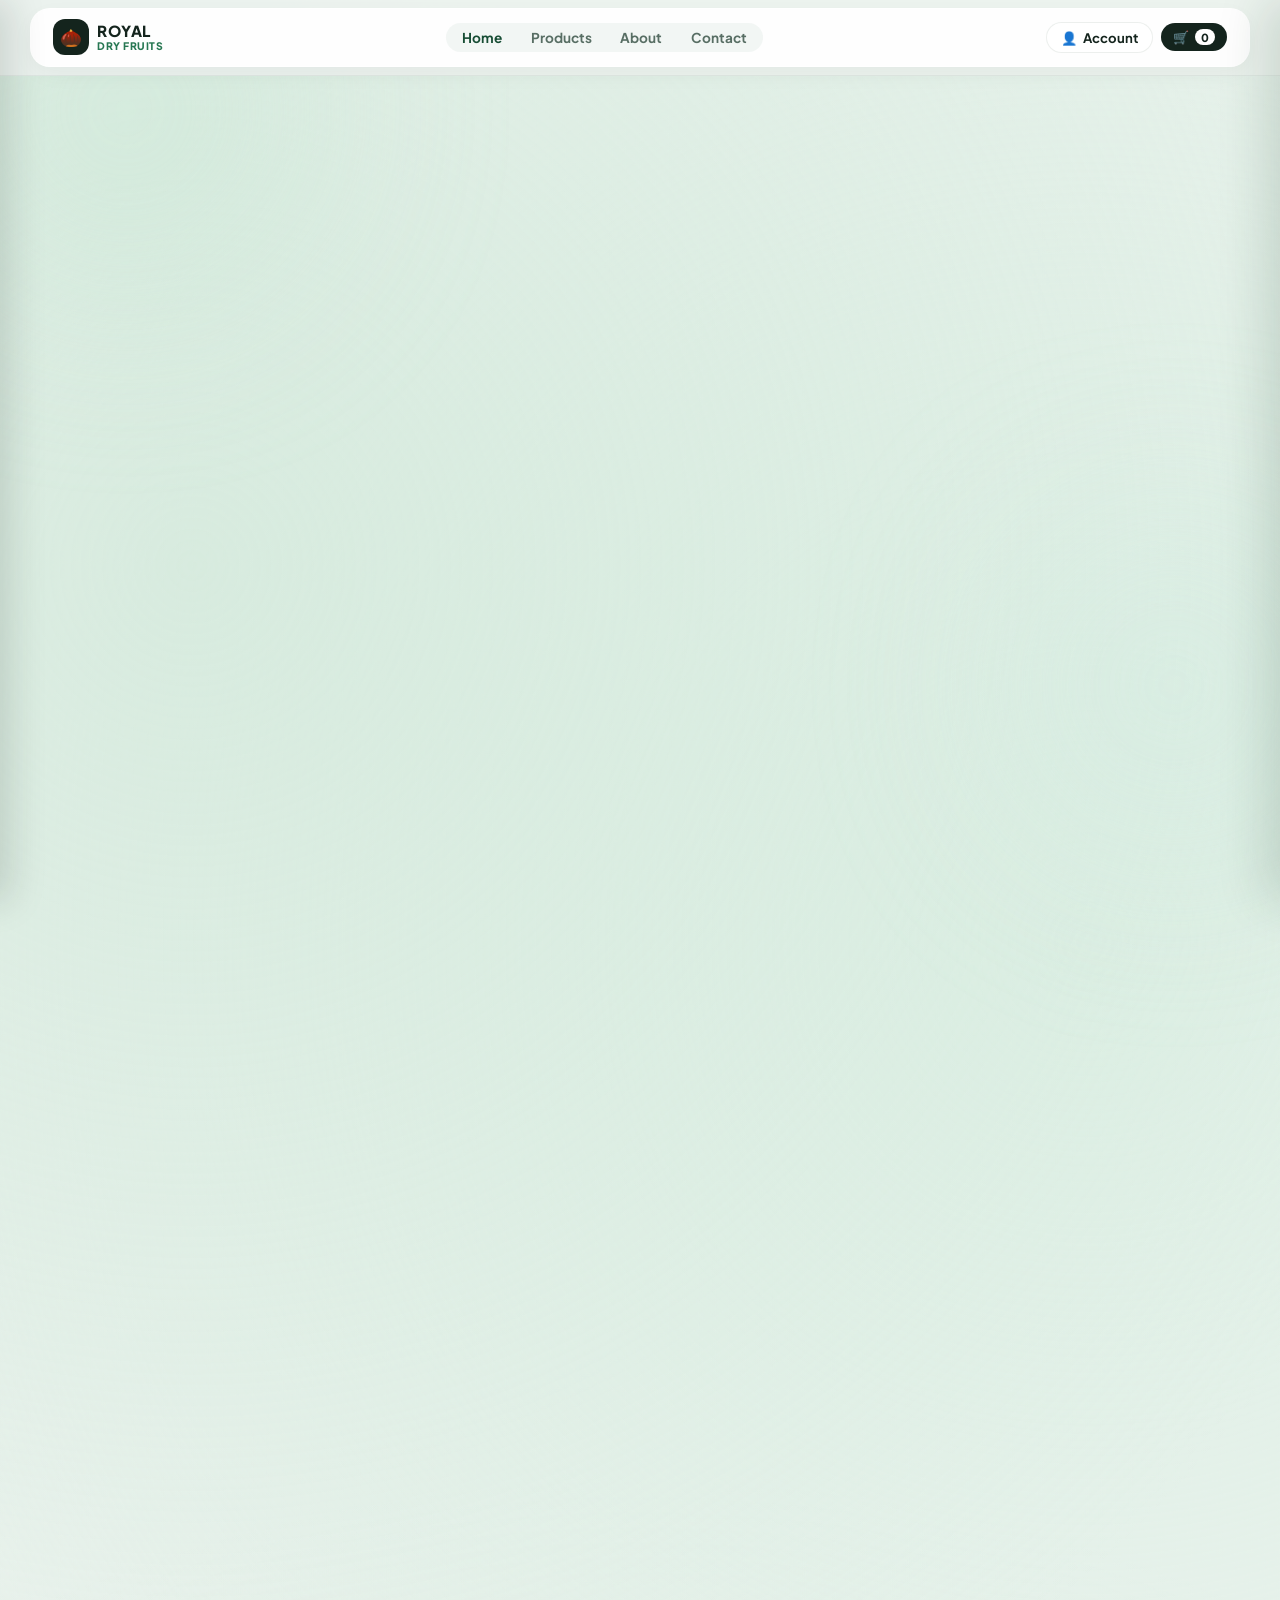
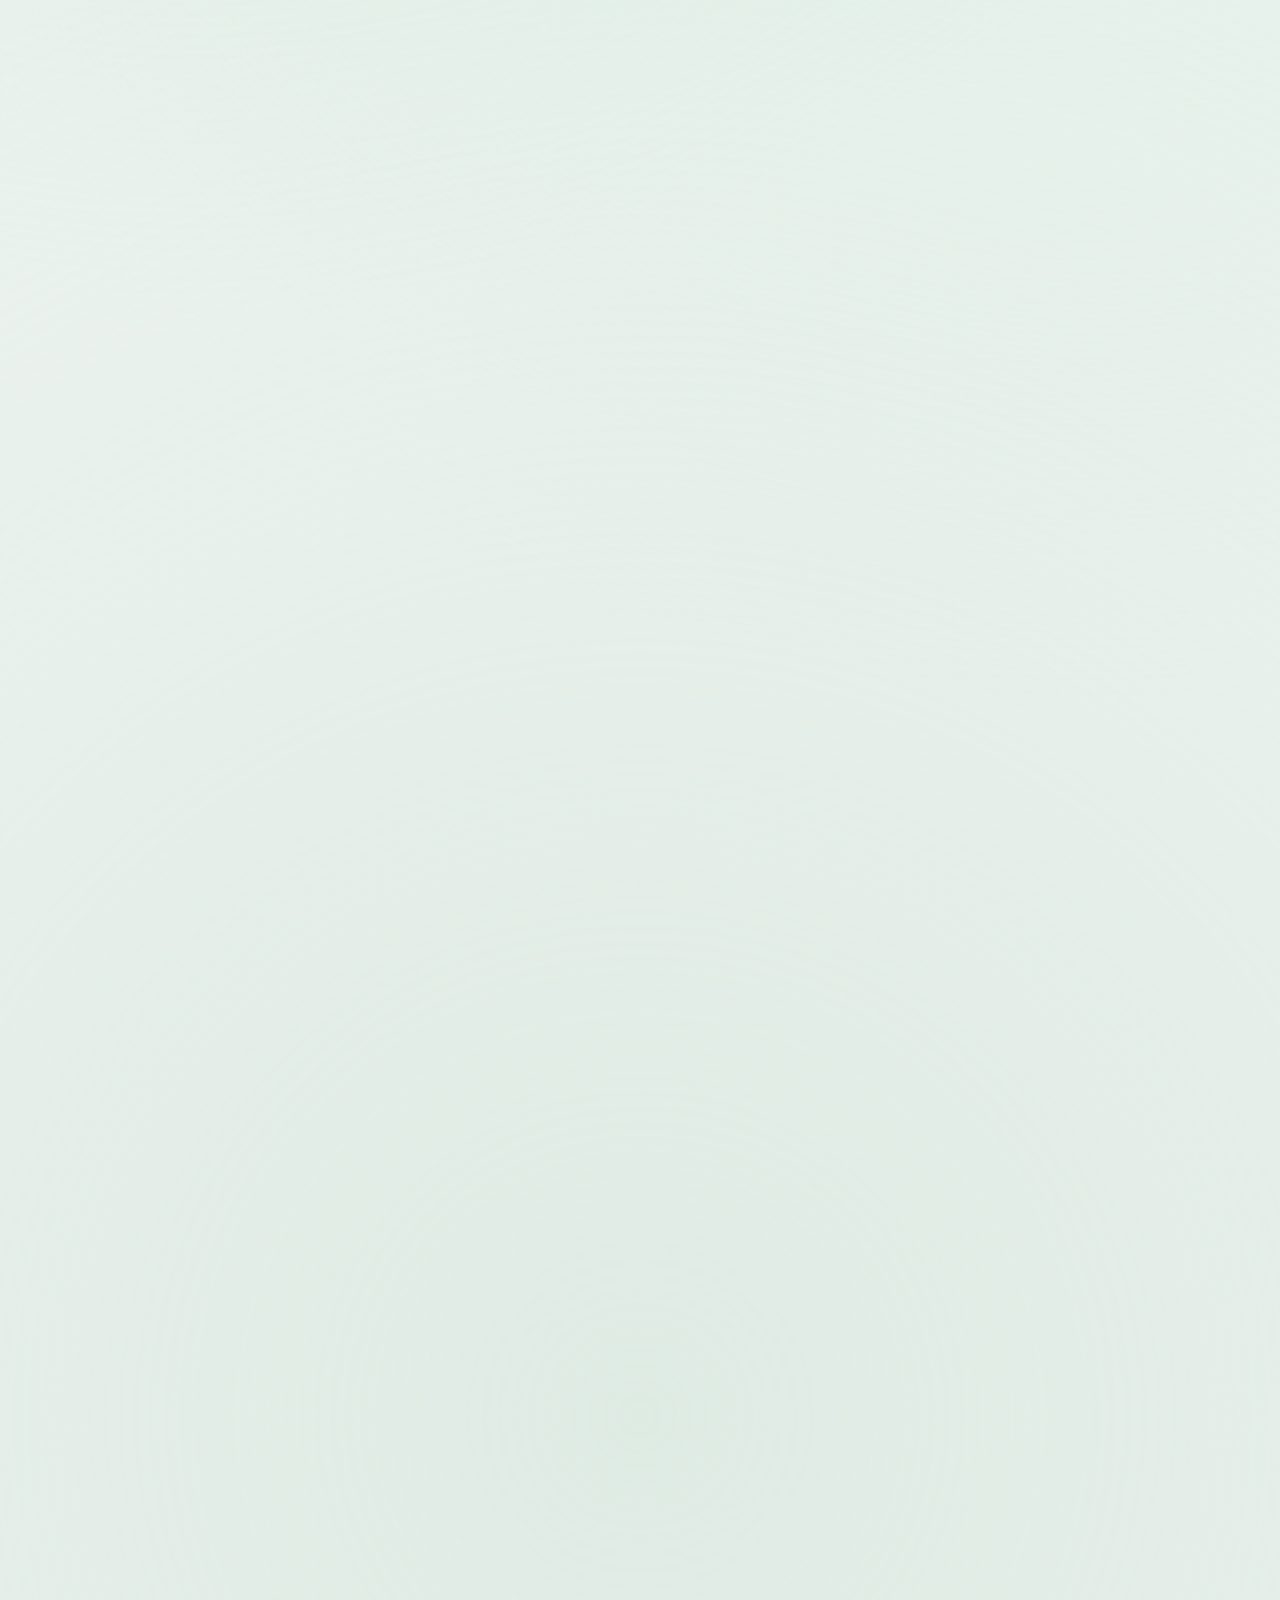
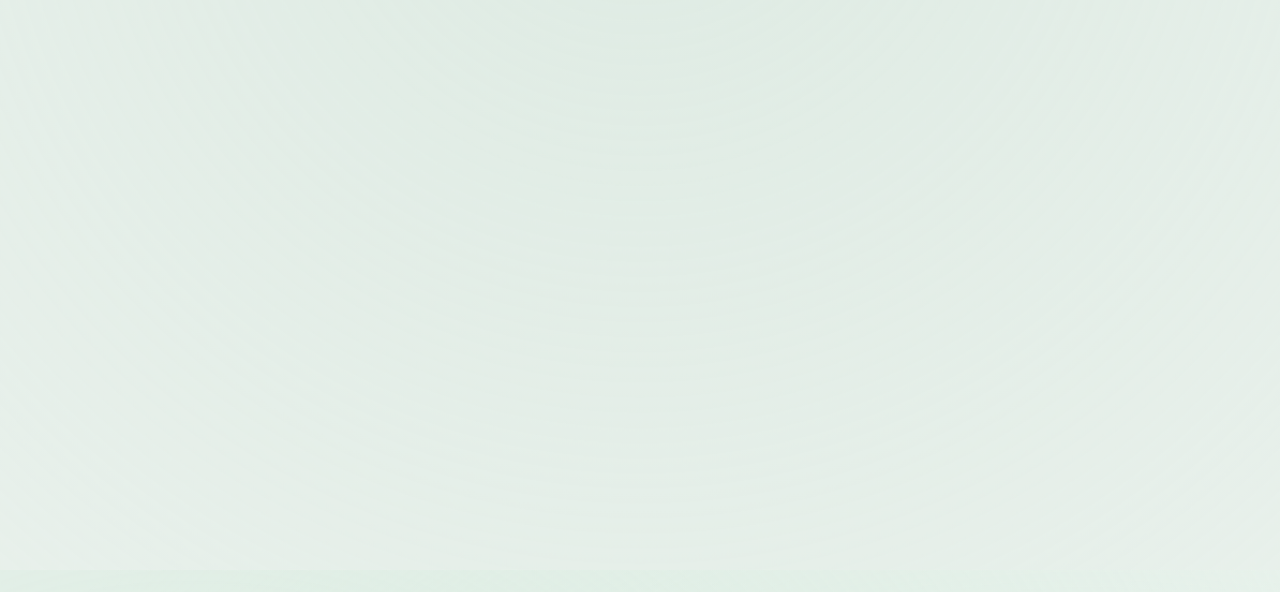
==== commit ae1cd606: "Update index.html" ====
--- a/index.html
+++ b/index.html
@@ -90,58 +90,60 @@
     </div>
   </aside>
 
-  <!-- Responsive Navigation Bar -->
-  <nav class="navbar">
-    <a href="#home" class="nav-brand">
-      <div class="brand-badge">🌰</div>
-      <div class="brand-text-wrap">
-        <span class="brand-title">ROYAL</span>
-        <span class="brand-sub">DRY FRUITS</span>
-      </div>
-    </a>
-
-    <!-- Desktop Nav Links -->
-    <div class="nav-links">
-      <a href="#home" class="nav-link active">Home</a>
-      <a href="#products" class="nav-link">Products</a>
-      <a href="#about" class="nav-link">About</a>
-      <a href="#contact" class="nav-link">Contact</a>
-    </div>
-
-    <!-- Action Controls -->
-    <div class="nav-controls-right">
-      <!-- Unauthenticated Account Button -->
-      <a href="auth.html" class="nav-link auth-nav-link" id="navAccountBtn">
-        <span class="auth-icon">👤</span>
-        <span class="auth-btn-label">Account</span>
+  <!-- Sticky Navbar Wrapper -->
+  <header class="navbar-sticky-wrapper">
+    <nav class="navbar">
+      <a href="#home" class="nav-brand">
+        <div class="brand-badge">🌰</div>
+        <div class="brand-text-wrap">
+          <span class="brand-title">ROYAL</span>
+          <span class="brand-sub">DRY FRUITS</span>
+        </div>
       </a>
 
-      <!-- Authenticated User Profile & Logout (Desktop) -->
-      <div class="user-profile-menu" id="navUserMenu" style="display: none;">
-        <button class="profile-trigger-btn" onclick="openProfileModal()" title="View & Edit Profile">
-          <img id="navUserAvatar" src="" alt="Profile" class="nav-avatar-img" />
-          <span id="navUserName" class="nav-user-name-text">Profile</span>
-        </button>
-        <button class="logout-nav-btn" onclick="confirmLogout()" title="Log out">
-          <svg width="14" height="14" viewBox="0 0 24 24" fill="none" stroke="currentColor" stroke-width="2.5">
-            <path d="M9 21H5a2 2 0 0 1-2-2V5a2 2 0 0 1 2-2h4"></path>
-            <polyline points="16 17 21 12 16 7"></polyline>
-            <line x1="21" y1="12" x2="9" y2="12"></line>
-          </svg>
-          <span class="logout-btn-label">Logout</span>
-        </button>
-      </div>
-
-      <!-- Cart Pill -->
-      <div class="cart-pill clickable-cart" id="navbarCartPill" onclick="openCartDrawer()" title="View Cart">
-        <span class="cart-icon-symbol">🛒</span>
-        <span class="cart-count-badge" id="cartItemCount">0</span>
-      </div>
-
-      <!-- Mobile Hamburger Button -->
-      <button class="mobile-menu-trigger" onclick="openMobileMenu()" title="Open Navigation">☰</button>
-    </div>
-  </nav>
+      <!-- Desktop Nav Links -->
+      <div class="nav-links">
+        <a href="#home" class="nav-link active">Home</a>
+        <a href="#products" class="nav-link">Products</a>
+        <a href="#about" class="nav-link">About</a>
+        <a href="#contact" class="nav-link">Contact</a>
+      </div>
+
+      <!-- Action Controls -->
+      <div class="nav-controls-right">
+        <!-- Unauthenticated Account Button -->
+        <a href="auth.html" class="nav-link auth-nav-link" id="navAccountBtn">
+          <span class="auth-icon">👤</span>
+          <span class="auth-btn-label">Account</span>
+        </a>
+
+        <!-- Authenticated User Profile & Logout (Desktop) -->
+        <div class="user-profile-menu" id="navUserMenu" style="display: none;">
+          <button class="profile-trigger-btn" onclick="openProfileModal()" title="View & Edit Profile">
+            <img id="navUserAvatar" src="" alt="Profile" class="nav-avatar-img" />
+            <span id="navUserName" class="nav-user-name-text">Profile</span>
+          </button>
+          <button class="logout-nav-btn" onclick="confirmLogout()" title="Log out">
+            <svg width="14" height="14" viewBox="0 0 24 24" fill="none" stroke="currentColor" stroke-width="2.5">
+              <path d="M9 21H5a2 2 0 0 1-2-2V5a2 2 0 0 1 2-2h4"></path>
+              <polyline points="16 17 21 12 16 7"></polyline>
+              <line x1="21" y1="12" x2="9" y2="12"></line>
+            </svg>
+            <span class="logout-btn-label">Logout</span>
+          </button>
+        </div>
+
+        <!-- Cart Pill -->
+        <div class="cart-pill clickable-cart" id="navbarCartPill" onclick="openCartDrawer()" title="View Cart">
+          <span class="cart-icon-symbol">🛒</span>
+          <span class="cart-count-badge" id="cartItemCount">0</span>
+        </div>
+
+        <!-- Mobile Hamburger Button -->
+        <button class="mobile-menu-trigger" onclick="openMobileMenu()" title="Open Navigation">☰</button>
+      </div>
+    </nav>
+  </header>
 
   <!-- Slide-out Shopping Cart Drawer -->
   <div class="cart-drawer-backdrop" id="cartDrawerBackdrop" onclick="closeCartDrawer()"></div>
@@ -163,7 +165,7 @@
   <!-- Main Content -->
   <main>
     <!-- Hero Section -->
-    <section id="home" class="hero-section">
+    <section id="home" class="hero-section fade-in-scroll">
       <div class="hero-text">
         <span class="hero-tag">🌟 Farm Fresh Quality Guaranteed</span>
         <h2>Handpicked Premium Dry Fruits</h2>
@@ -239,7 +241,7 @@
     </section>
 
     <!-- Products Section -->
-    <section id="products" class="store-container">
+    <section id="products" class="store-container fade-in-scroll">
       <div class="section-header">
         <div>
           <h2>Explore Collection</h2>
@@ -270,614 +272,474 @@
         <p>🔍 No dry fruits found matching your search.</p>
       </div>
 
-      <!-- Product Grid (20 Items) -->
+      <!-- Prominent 2-Column Product Grid (Image 2 style) -->
       <div class="product-grid" id="productGrid">
         
         <!-- 1 -->
-        <div class="product-card" data-id="1" data-category="nuts" data-name="California Jumbo Almonds (Badam)" data-base-price="450" data-base-weight="500g" data-price-250g="240" data-price-500g="450" data-price-1kg="860" data-rating="4.9" data-reviews-count="142" data-origin="California, USA" data-icon="🥜" data-desc="Crunchy, nutrient-rich premium handpicked almonds loaded with Vitamin E and healthy fats.">
-          <div class="product-visual" onclick="openProductQuickView(this.closest('.product-card'))">
+        <div class="product-card fade-in-scroll" data-id="1" data-category="nuts" data-name="California Jumbo Almonds (Badam)" data-base-price="450" data-base-weight="500g" data-price-250g="240" data-price-500g="450" data-price-1kg="860" data-rating="4.9" data-reviews-count="142" data-origin="California, USA" data-icon="🥜" data-desc="Crunchy, nutrient-rich premium handpicked almonds loaded with Vitamin E and healthy fats." onclick="openProductQuickView(this)">
+          <div class="product-visual">
+            <span class="stock-tag">Best Seller</span>
+            <div class="card-fav-btn">♡</div>
             <span class="product-emoji">🥜</span>
-            <span class="stock-tag">Best Seller</span>
-          </div>
-          <div class="product-details">
-            <div class="rating-stars" onclick="openProductQuickView(this.closest('.product-card'))">⭐ 4.9 (142 reviews)</div>
-            <h3 onclick="openProductQuickView(this.closest('.product-card'))">California Almonds (Badam)</h3>
+          </div>
+          <div class="product-details">
+            <div class="brand-verified-line">🛡️ Royal Assured</div>
+            <h3>California Almonds (Badam)</h3>
             <p>Crunchy, nutrient-rich premium handpicked almonds</p>
-            <div class="weight-selector-row">
-              <button class="weight-chip" onclick="selectCardWeight(this, '250g')">250g</button>
-              <button class="weight-chip active" onclick="selectCardWeight(this, '500g')">500g</button>
-              <button class="weight-chip" onclick="selectCardWeight(this, '1kg')">1kg</button>
-            </div>
-            <div class="qty-stepper-row">
-              <span class="qty-label">Quantity:</span>
-              <div class="stepper-box">
-                <button type="button" class="step-btn" onclick="stepCardQty(this, -1)">−</button>
-                <span class="card-qty-val">1</span>
-                <button type="button" class="step-btn" onclick="stepCardQty(this, 1)">+</button>
-              </div>
-            </div>
-            <div class="product-actions-grid">
-              <button class="add-to-cart-btn" onclick="handleAddToCart(this.closest('.product-card'))">🛒 Add</button>
-              <button class="buy-btn" onclick="openCustomerDetails(this)">Buy Now</button>
-            </div>
+            <div class="price-rating-cluster">
+              <div class="price-discount-wrap">
+                <span class="card-live-price">₹450</span>
+                <span class="card-original-strike">₹530</span>
+                <span class="card-discount-badge">-15%</span>
+              </div>
+              <span class="rating-stars">⭐ 4.9</span>
+            </div>
+            <button class="quick-card-action-btn" onclick="event.stopPropagation(); openProductQuickView(this.closest('.product-card'))">View & Order →</button>
           </div>
         </div>
 
         <!-- 2 -->
-        <div class="product-card" data-id="2" data-category="nuts" data-name="Kashmiri Walnut Kernels (Akhrot)" data-base-price="620" data-base-weight="500g" data-price-250g="330" data-price-500g="620" data-price-1kg="1190" data-rating="4.8" data-reviews-count="98" data-origin="Kashmir Valley, India" data-icon="🧠" data-desc="100% natural snow-white Kashmiri walnut halves rich in Omega-3 essential brain fatty acids.">
-          <div class="product-visual" onclick="openProductQuickView(this.closest('.product-card'))">
+        <div class="product-card fade-in-scroll" data-id="2" data-category="nuts" data-name="Kashmiri Walnut Kernels (Akhrot)" data-base-price="620" data-base-weight="500g" data-price-250g="330" data-price-500g="620" data-price-1kg="1190" data-rating="4.8" data-reviews-count="98" data-origin="Kashmir Valley, India" data-icon="🧠" data-desc="100% natural snow-white Kashmiri walnut halves rich in Omega-3 essential brain fatty acids." onclick="openProductQuickView(this)">
+          <div class="product-visual">
+            <span class="stock-tag">Rich Omega-3</span>
+            <div class="card-fav-btn">♡</div>
             <span class="product-emoji">🧠</span>
-            <span class="stock-tag">Rich Omega-3</span>
-          </div>
-          <div class="product-details">
-            <div class="rating-stars" onclick="openProductQuickView(this.closest('.product-card'))">⭐ 4.8 (98 reviews)</div>
-            <h3 onclick="openProductQuickView(this.closest('.product-card'))">Kashmiri Walnuts (Akhrot)</h3>
+          </div>
+          <div class="product-details">
+            <div class="brand-verified-line">🛡️ Royal Assured</div>
+            <h3>Kashmiri Walnuts (Akhrot)</h3>
             <p>100% natural, vacuum packed snow-white kernels</p>
-            <div class="weight-selector-row">
-              <button class="weight-chip" onclick="selectCardWeight(this, '250g')">250g</button>
-              <button class="weight-chip active" onclick="selectCardWeight(this, '500g')">500g</button>
-              <button class="weight-chip" onclick="selectCardWeight(this, '1kg')">1kg</button>
-            </div>
-            <div class="qty-stepper-row">
-              <span class="qty-label">Quantity:</span>
-              <div class="stepper-box">
-                <button type="button" class="step-btn" onclick="stepCardQty(this, -1)">−</button>
-                <span class="card-qty-val">1</span>
-                <button type="button" class="step-btn" onclick="stepCardQty(this, 1)">+</button>
-              </div>
-            </div>
-            <div class="product-actions-grid">
-              <button class="add-to-cart-btn" onclick="handleAddToCart(this.closest('.product-card'))">🛒 Add</button>
-              <button class="buy-btn" onclick="openCustomerDetails(this)">Buy Now</button>
-            </div>
+            <div class="price-rating-cluster">
+              <div class="price-discount-wrap">
+                <span class="card-live-price">₹620</span>
+                <span class="card-original-strike">₹720</span>
+                <span class="card-discount-badge">-14%</span>
+              </div>
+              <span class="rating-stars">⭐ 4.8</span>
+            </div>
+            <button class="quick-card-action-btn" onclick="event.stopPropagation(); openProductQuickView(this.closest('.product-card'))">View & Order →</button>
           </div>
         </div>
 
         <!-- 3 -->
-        <div class="product-card" data-id="3" data-category="nuts" data-name="King Size Whole Cashews (Kaju)" data-base-price="490" data-base-weight="500g" data-price-250g="260" data-price-500g="490" data-price-1kg="940" data-rating="4.9" data-reviews-count="165" data-origin="Goa / Mangalore" data-icon="✨" data-desc="Grade W240 king cashews with smooth texture, buttery crunch and zero bitter bites.">
-          <div class="product-visual" onclick="openProductQuickView(this.closest('.product-card'))">
+        <div class="product-card fade-in-scroll" data-id="3" data-category="nuts" data-name="King Size Whole Cashews (Kaju)" data-base-price="490" data-base-weight="500g" data-price-250g="260" data-price-500g="490" data-price-1kg="940" data-rating="4.9" data-reviews-count="165" data-origin="Goa / Mangalore" data-icon="✨" data-desc="Grade W240 king cashews with smooth texture, buttery crunch and zero bitter bites." onclick="openProductQuickView(this)">
+          <div class="product-visual">
+            <span class="stock-tag">W240 Grade</span>
+            <div class="card-fav-btn">♡</div>
             <span class="product-emoji">✨</span>
-            <span class="stock-tag">W240 Grade</span>
-          </div>
-          <div class="product-details">
-            <div class="rating-stars" onclick="openProductQuickView(this.closest('.product-card'))">⭐ 4.9 (165 reviews)</div>
-            <h3 onclick="openProductQuickView(this.closest('.product-card'))">Whole Cashews (Kaju)</h3>
+          </div>
+          <div class="product-details">
+            <div class="brand-verified-line">🛡️ Royal Assured</div>
+            <h3>Whole Cashews (Kaju)</h3>
             <p>Rich, creamy and whole roasted grade cashew nuts</p>
-            <div class="weight-selector-row">
-              <button class="weight-chip" onclick="selectCardWeight(this, '250g')">250g</button>
-              <button class="weight-chip active" onclick="selectCardWeight(this, '500g')">500g</button>
-              <button class="weight-chip" onclick="selectCardWeight(this, '1kg')">1kg</button>
-            </div>
-            <div class="qty-stepper-row">
-              <span class="qty-label">Quantity:</span>
-              <div class="stepper-box">
-                <button type="button" class="step-btn" onclick="stepCardQty(this, -1)">−</button>
-                <span class="card-qty-val">1</span>
-                <button type="button" class="step-btn" onclick="stepCardQty(this, 1)">+</button>
-              </div>
-            </div>
-            <div class="product-actions-grid">
-              <button class="add-to-cart-btn" onclick="handleAddToCart(this.closest('.product-card'))">🛒 Add</button>
-              <button class="buy-btn" onclick="openCustomerDetails(this)">Buy Now</button>
-            </div>
+            <div class="price-rating-cluster">
+              <div class="price-discount-wrap">
+                <span class="card-live-price">₹490</span>
+                <span class="card-original-strike">₹580</span>
+                <span class="card-discount-badge">-15%</span>
+              </div>
+              <span class="rating-stars">⭐ 4.9</span>
+            </div>
+            <button class="quick-card-action-btn" onclick="event.stopPropagation(); openProductQuickView(this.closest('.product-card'))">View & Order →</button>
           </div>
         </div>
 
         <!-- 4 -->
-        <div class="product-card" data-id="4" data-category="nuts" data-name="Roasted Salted Pistachios (Pista)" data-base-price="580" data-base-weight="500g" data-price-250g="310" data-price-500g="580" data-price-1kg="1100" data-rating="4.8" data-reviews-count="112" data-origin="Iran" data-icon="🌿" data-desc="Naturally split Iranian pistachios gently roasted with Himalayan pink salt for ultimate crispiness.">
-          <div class="product-visual" onclick="openProductQuickView(this.closest('.product-card'))">
+        <div class="product-card fade-in-scroll" data-id="4" data-category="nuts" data-name="Roasted Salted Pistachios (Pista)" data-base-price="580" data-base-weight="500g" data-price-250g="310" data-price-500g="580" data-price-1kg="1100" data-rating="4.8" data-reviews-count="112" data-origin="Iran" data-icon="🌿" data-desc="Naturally split Iranian pistachios gently roasted with Himalayan pink salt for ultimate crispiness." onclick="openProductQuickView(this)">
+          <div class="product-visual">
+            <span class="stock-tag">Crispy</span>
+            <div class="card-fav-btn">♡</div>
             <span class="product-emoji">🌿</span>
-            <span class="stock-tag">Crispy</span>
-          </div>
-          <div class="product-details">
-            <div class="rating-stars" onclick="openProductQuickView(this.closest('.product-card'))">⭐ 4.8 (112 reviews)</div>
-            <h3 onclick="openProductQuickView(this.closest('.product-card'))">Roasted Pistachios (Pista)</h3>
+          </div>
+          <div class="product-details">
+            <div class="brand-verified-line">🛡️ Royal Assured</div>
+            <h3>Roasted Pistachios (Pista)</h3>
             <p>Lightly salted, open-shell roasted Iranian pistachios</p>
-            <div class="weight-selector-row">
-              <button class="weight-chip" onclick="selectCardWeight(this, '250g')">250g</button>
-              <button class="weight-chip active" onclick="selectCardWeight(this, '500g')">500g</button>
-              <button class="weight-chip" onclick="selectCardWeight(this, '1kg')">1kg</button>
-            </div>
-            <div class="qty-stepper-row">
-              <span class="qty-label">Quantity:</span>
-              <div class="stepper-box">
-                <button type="button" class="step-btn" onclick="stepCardQty(this, -1)">−</button>
-                <span class="card-qty-val">1</span>
-                <button type="button" class="step-btn" onclick="stepCardQty(this, 1)">+</button>
-              </div>
-            </div>
-            <div class="product-actions-grid">
-              <button class="add-to-cart-btn" onclick="handleAddToCart(this.closest('.product-card'))">🛒 Add</button>
-              <button class="buy-btn" onclick="openCustomerDetails(this)">Buy Now</button>
-            </div>
+            <div class="price-rating-cluster">
+              <div class="price-discount-wrap">
+                <span class="card-live-price">₹580</span>
+                <span class="card-original-strike">₹680</span>
+                <span class="card-discount-badge">-15%</span>
+              </div>
+              <span class="rating-stars">⭐ 4.8</span>
+            </div>
+            <button class="quick-card-action-btn" onclick="event.stopPropagation(); openProductQuickView(this.closest('.product-card'))">View & Order →</button>
           </div>
         </div>
 
         <!-- 5 -->
-        <div class="product-card" data-id="5" data-category="dried" data-name="Arabian Medjool Dates (Khajoor)" data-base-price="390" data-base-weight="500g" data-price-250g="210" data-price-500g="390" data-price-1kg="740" data-rating="4.9" data-reviews-count="178" data-origin="Medina, Saudi Arabia" data-icon="🌴" data-desc="Soft, luscious caramel-sweet authentic Arabian Medjool dates with high natural energy minerals.">
-          <div class="product-visual" onclick="openProductQuickView(this.closest('.product-card'))">
+        <div class="product-card fade-in-scroll" data-id="5" data-category="dried" data-name="Arabian Medjool Dates (Khajoor)" data-base-price="390" data-base-weight="500g" data-price-250g="210" data-price-500g="390" data-price-1kg="740" data-rating="4.9" data-reviews-count="178" data-origin="Medina, Saudi Arabia" data-icon="🌴" data-desc="Soft, luscious caramel-sweet authentic Arabian Medjool dates with high natural energy minerals." onclick="openProductQuickView(this)">
+          <div class="product-visual">
+            <span class="stock-tag">Natural Sweet</span>
+            <div class="card-fav-btn">♡</div>
             <span class="product-emoji">🌴</span>
-            <span class="stock-tag">Natural Sweet</span>
-          </div>
-          <div class="product-details">
-            <div class="rating-stars" onclick="openProductQuickView(this.closest('.product-card'))">⭐ 4.9 (178 reviews)</div>
-            <h3 onclick="openProductQuickView(this.closest('.product-card'))">Medjool Dates (Khajoor)</h3>
+          </div>
+          <div class="product-details">
+            <div class="brand-verified-line">🛡️ Royal Assured</div>
+            <h3>Medjool Dates (Khajoor)</h3>
             <p>Soft, luscious caramel-sweet authentic Arabian dates</p>
-            <div class="weight-selector-row">
-              <button class="weight-chip" onclick="selectCardWeight(this, '250g')">250g</button>
-              <button class="weight-chip active" onclick="selectCardWeight(this, '500g')">500g</button>
-              <button class="weight-chip" onclick="selectCardWeight(this, '1kg')">1kg</button>
-            </div>
-            <div class="qty-stepper-row">
-              <span class="qty-label">Quantity:</span>
-              <div class="stepper-box">
-                <button type="button" class="step-btn" onclick="stepCardQty(this, -1)">−</button>
-                <span class="card-qty-val">1</span>
-                <button type="button" class="step-btn" onclick="stepCardQty(this, 1)">+</button>
-              </div>
-            </div>
-            <div class="product-actions-grid">
-              <button class="add-to-cart-btn" onclick="handleAddToCart(this.closest('.product-card'))">🛒 Add</button>
-              <button class="buy-btn" onclick="openCustomerDetails(this)">Buy Now</button>
-            </div>
+            <div class="price-rating-cluster">
+              <div class="price-discount-wrap">
+                <span class="card-live-price">₹390</span>
+                <span class="card-original-strike">₹450</span>
+                <span class="card-discount-badge">-13%</span>
+              </div>
+              <span class="rating-stars">⭐ 4.9</span>
+            </div>
+            <button class="quick-card-action-btn" onclick="event.stopPropagation(); openProductQuickView(this.closest('.product-card'))">View & Order →</button>
           </div>
         </div>
 
         <!-- 6 -->
-        <div class="product-card" data-id="6" data-category="dried" data-name="Afghani Green Raisins (Kismis)" data-base-price="260" data-base-weight="500g" data-price-250g="140" data-price-500g="260" data-price-1kg="490" data-rating="4.7" data-reviews-count="84" data-origin="Kandahar, Afghanistan" data-icon="🍇" data-desc="Naturally dried seedless long green raisins harvested from traditional mountain vineyards.">
-          <div class="product-visual" onclick="openProductQuickView(this.closest('.product-card'))">
+        <div class="product-card fade-in-scroll" data-id="6" data-category="dried" data-name="Afghani Green Raisins (Kismis)" data-base-price="260" data-base-weight="500g" data-price-250g="140" data-price-500g="260" data-price-1kg="490" data-rating="4.7" data-reviews-count="84" data-origin="Kandahar, Afghanistan" data-icon="🍇" data-desc="Naturally dried seedless long green raisins harvested from traditional mountain vineyards." onclick="openProductQuickView(this)">
+          <div class="product-visual">
+            <span class="stock-tag">Seedless</span>
+            <div class="card-fav-btn">♡</div>
             <span class="product-emoji">🍇</span>
-            <span class="stock-tag">Seedless</span>
-          </div>
-          <div class="product-details">
-            <div class="rating-stars" onclick="openProductQuickView(this.closest('.product-card'))">⭐ 4.7 (84 reviews)</div>
-            <h3 onclick="openProductQuickView(this.closest('.product-card'))">Green Raisins (Kismis)</h3>
+          </div>
+          <div class="product-details">
+            <div class="brand-verified-line">🛡️ Royal Assured</div>
+            <h3>Green Raisins (Kismis)</h3>
             <p>Long green seedless naturally dried sun-kissed raisins</p>
-            <div class="weight-selector-row">
-              <button class="weight-chip" onclick="selectCardWeight(this, '250g')">250g</button>
-              <button class="weight-chip active" onclick="selectCardWeight(this, '500g')">500g</button>
-              <button class="weight-chip" onclick="selectCardWeight(this, '1kg')">1kg</button>
-            </div>
-            <div class="qty-stepper-row">
-              <span class="qty-label">Quantity:</span>
-              <div class="stepper-box">
-                <button type="button" class="step-btn" onclick="stepCardQty(this, -1)">−</button>
-                <span class="card-qty-val">1</span>
-                <button type="button" class="step-btn" onclick="stepCardQty(this, 1)">+</button>
-              </div>
-            </div>
-            <div class="product-actions-grid">
-              <button class="add-to-cart-btn" onclick="handleAddToCart(this.closest('.product-card'))">🛒 Add</button>
-              <button class="buy-btn" onclick="openCustomerDetails(this)">Buy Now</button>
-            </div>
+            <div class="price-rating-cluster">
+              <div class="price-discount-wrap">
+                <span class="card-live-price">₹260</span>
+                <span class="card-original-strike">₹310</span>
+                <span class="card-discount-badge">-16%</span>
+              </div>
+              <span class="rating-stars">⭐ 4.7</span>
+            </div>
+            <button class="quick-card-action-btn" onclick="event.stopPropagation(); openProductQuickView(this.closest('.product-card'))">View & Order →</button>
           </div>
         </div>
 
         <!-- 7 -->
-        <div class="product-card" data-id="7" data-category="dried" data-name="Turkish Dried Figs (Anjeer)" data-base-price="750" data-base-weight="500g" data-price-250g="390" data-price-500g="750" data-price-1kg="1420" data-rating="4.9" data-reviews-count="131" data-origin="Izmir, Turkey" data-icon="🍯" data-desc="Plump garland figs packed with dietary fiber, calcium and antioxidant vitamins.">
-          <div class="product-visual" onclick="openProductQuickView(this.closest('.product-card'))">
+        <div class="product-card fade-in-scroll" data-id="7" data-category="dried" data-name="Turkish Dried Figs (Anjeer)" data-base-price="750" data-base-weight="500g" data-price-250g="390" data-price-500g="750" data-price-1kg="1420" data-rating="4.9" data-reviews-count="131" data-origin="Izmir, Turkey" data-icon="🍯" data-desc="Plump garland figs packed with dietary fiber, calcium and antioxidant vitamins." onclick="openProductQuickView(this)">
+          <div class="product-visual">
+            <span class="stock-tag">High Fiber</span>
+            <div class="card-fav-btn">♡</div>
             <span class="product-emoji">🍯</span>
-            <span class="stock-tag">High Fiber</span>
-          </div>
-          <div class="product-details">
-            <div class="rating-stars" onclick="openProductQuickView(this.closest('.product-card'))">⭐ 4.9 (131 reviews)</div>
-            <h3 onclick="openProductQuickView(this.closest('.product-card'))">Turkish Figs (Anjeer)</h3>
+          </div>
+          <div class="product-details">
+            <div class="brand-verified-line">🛡️ Royal Assured</div>
+            <h3>Turkish Figs (Anjeer)</h3>
             <p>Plump, chewy and sweet dried garland figs</p>
-            <div class="weight-selector-row">
-              <button class="weight-chip" onclick="selectCardWeight(this, '250g')">250g</button>
-              <button class="weight-chip active" onclick="selectCardWeight(this, '500g')">500g</button>
-              <button class="weight-chip" onclick="selectCardWeight(this, '1kg')">1kg</button>
-            </div>
-            <div class="qty-stepper-row">
-              <span class="qty-label">Quantity:</span>
-              <div class="stepper-box">
-                <button type="button" class="step-btn" onclick="stepCardQty(this, -1)">−</button>
-                <span class="card-qty-val">1</span>
-                <button type="button" class="step-btn" onclick="stepCardQty(this, 1)">+</button>
-              </div>
-            </div>
-            <div class="product-actions-grid">
-              <button class="add-to-cart-btn" onclick="handleAddToCart(this.closest('.product-card'))">🛒 Add</button>
-              <button class="buy-btn" onclick="openCustomerDetails(this)">Buy Now</button>
-            </div>
+            <div class="price-rating-cluster">
+              <div class="price-discount-wrap">
+                <span class="card-live-price">₹750</span>
+                <span class="card-original-strike">₹890</span>
+                <span class="card-discount-badge">-15%</span>
+              </div>
+              <span class="rating-stars">⭐ 4.9</span>
+            </div>
+            <button class="quick-card-action-btn" onclick="event.stopPropagation(); openProductQuickView(this.closest('.product-card'))">View & Order →</button>
           </div>
         </div>
 
         <!-- 8 -->
-        <div class="product-card" data-id="8" data-category="exotic" data-name="Kashmir Mogra Saffron (Kesar)" data-base-price="550" data-base-weight="2g" data-price-250g="300" data-price-500g="550" data-price-1kg="1050" data-unit-type="grams" data-rating="5.0" data-reviews-count="210" data-origin="Pampore, Kashmir" data-icon="🌸" data-desc="Pure Grade A1 authentic Mogra saffron threads from the purple saffron fields of Pampore.">
-          <div class="product-visual" onclick="openProductQuickView(this.closest('.product-card'))">
+        <div class="product-card fade-in-scroll" data-id="8" data-category="exotic" data-name="Kashmir Mogra Saffron (Kesar)" data-base-price="550" data-base-weight="2g" data-price-250g="300" data-price-500g="550" data-price-1kg="1050" data-unit-type="grams" data-rating="5.0" data-reviews-count="210" data-origin="Pampore, Kashmir" data-icon="🌸" data-desc="Pure Grade A1 authentic Mogra saffron threads from the purple saffron fields of Pampore." onclick="openProductQuickView(this)">
+          <div class="product-visual">
+            <span class="stock-tag">Pure Grade A1</span>
+            <div class="card-fav-btn">♡</div>
             <span class="product-emoji">🌸</span>
-            <span class="stock-tag">Pure Grade A1</span>
-          </div>
-          <div class="product-details">
-            <div class="rating-stars" onclick="openProductQuickView(this.closest('.product-card'))">⭐ 5.0 (210 reviews)</div>
-            <h3 onclick="openProductQuickView(this.closest('.product-card'))">Kashmiri Saffron (Kesar)</h3>
+          </div>
+          <div class="product-details">
+            <div class="brand-verified-line">🛡️ Royal Assured</div>
+            <h3>Kashmiri Saffron (Kesar)</h3>
             <p>Original high aroma crimson threads of Kashmiri Mogra</p>
-            <div class="weight-selector-row">
-              <button class="weight-chip" onclick="selectCardWeight(this, '1g')">1g</button>
-              <button class="weight-chip active" onclick="selectCardWeight(this, '2g')">2g</button>
-              <button class="weight-chip" onclick="selectCardWeight(this, '5g')">5g</button>
-            </div>
-            <div class="qty-stepper-row">
-              <span class="qty-label">Quantity:</span>
-              <div class="stepper-box">
-                <button type="button" class="step-btn" onclick="stepCardQty(this, -1)">−</button>
-                <span class="card-qty-val">1</span>
-                <button type="button" class="step-btn" onclick="stepCardQty(this, 1)">+</button>
-              </div>
-            </div>
-            <div class="product-actions-grid">
-              <button class="add-to-cart-btn" onclick="handleAddToCart(this.closest('.product-card'))">🛒 Add</button>
-              <button class="buy-btn" onclick="openCustomerDetails(this)">Buy Now</button>
-            </div>
+            <div class="price-rating-cluster">
+              <div class="price-discount-wrap">
+                <span class="card-live-price">₹550</span>
+                <span class="card-original-strike">₹650</span>
+                <span class="card-discount-badge">-15%</span>
+              </div>
+              <span class="rating-stars">⭐ 5.0</span>
+            </div>
+            <button class="quick-card-action-btn" onclick="event.stopPropagation(); openProductQuickView(this.closest('.product-card'))">View & Order →</button>
           </div>
         </div>
 
         <!-- 9 -->
-        <div class="product-card" data-id="9" data-category="exotic" data-name="Dried Chia & Pumpkin Seeds Mix" data-base-price="340" data-base-weight="500g" data-price-250g="190" data-price-500g="340" data-price-1kg="640" data-rating="4.8" data-reviews-count="76" data-origin="Organic India Farms" data-icon="🌻" data-desc="Superfood roasted blend of chia, pumpkin, flax, sunflower and watermelon seeds.">
-          <div class="product-visual" onclick="openProductQuickView(this.closest('.product-card'))">
+        <div class="product-card fade-in-scroll" data-id="9" data-category="exotic" data-name="Dried Chia & Pumpkin Seeds Mix" data-base-price="340" data-base-weight="500g" data-price-250g="190" data-price-500g="340" data-price-1kg="640" data-rating="4.8" data-reviews-count="76" data-origin="Organic India Farms" data-icon="🌻" data-desc="Superfood roasted blend of chia, pumpkin, flax, sunflower and watermelon seeds." onclick="openProductQuickView(this)">
+          <div class="product-visual">
+            <span class="stock-tag">Superfood</span>
+            <div class="card-fav-btn">♡</div>
             <span class="product-emoji">🌻</span>
-            <span class="stock-tag">Superfood</span>
-          </div>
-          <div class="product-details">
-            <div class="rating-stars" onclick="openProductQuickView(this.closest('.product-card'))">⭐ 4.8 (76 reviews)</div>
-            <h3 onclick="openProductQuickView(this.closest('.product-card'))">7-in-1 Healthy Seed Mix</h3>
+          </div>
+          <div class="product-details">
+            <div class="brand-verified-line">🛡️ Royal Assured</div>
+            <h3>7-in-1 Healthy Seed Mix</h3>
             <p>Chia, flax, pumpkin, sunflower, watermelon seeds mix</p>
-            <div class="weight-selector-row">
-              <button class="weight-chip" onclick="selectCardWeight(this, '250g')">250g</button>
-              <button class="weight-chip active" onclick="selectCardWeight(this, '500g')">500g</button>
-              <button class="weight-chip" onclick="selectCardWeight(this, '1kg')">1kg</button>
-            </div>
-            <div class="qty-stepper-row">
-              <span class="qty-label">Quantity:</span>
-              <div class="stepper-box">
-                <button type="button" class="step-btn" onclick="stepCardQty(this, -1)">−</button>
-                <span class="card-qty-val">1</span>
-                <button type="button" class="step-btn" onclick="stepCardQty(this, 1)">+</button>
-              </div>
-            </div>
-            <div class="product-actions-grid">
-              <button class="add-to-cart-btn" onclick="handleAddToCart(this.closest('.product-card'))">🛒 Add</button>
-              <button class="buy-btn" onclick="openCustomerDetails(this)">Buy Now</button>
-            </div>
+            <div class="price-rating-cluster">
+              <div class="price-discount-wrap">
+                <span class="card-live-price">₹340</span>
+                <span class="card-original-strike">₹400</span>
+                <span class="card-discount-badge">-15%</span>
+              </div>
+              <span class="rating-stars">⭐ 4.8</span>
+            </div>
+            <button class="quick-card-action-btn" onclick="event.stopPropagation(); openProductQuickView(this.closest('.product-card'))">View & Order →</button>
           </div>
         </div>
 
         <!-- 10 -->
-        <div class="product-card" data-id="10" data-category="hampers" data-name="Royal Gourmet Dry Fruit Hamper" data-base-price="1299" data-base-weight="1kg" data-price-250g="699" data-price-500g="999" data-price-1kg="1299" data-rating="4.9" data-reviews-count="194" data-origin="Royal Custom Packaging" data-icon="🎁" data-desc="Exquisite gold-embossed gift hamper box containing selected supreme grade nuts and dried fruits.">
-          <div class="product-visual" onclick="openProductQuickView(this.closest('.product-card'))">
+        <div class="product-card fade-in-scroll" data-id="10" data-category="hampers" data-name="Royal Gourmet Dry Fruit Hamper" data-base-price="1299" data-base-weight="1kg" data-price-250g="699" data-price-500g="999" data-price-1kg="1299" data-rating="4.9" data-reviews-count="194" data-origin="Royal Custom Packaging" data-icon="🎁" data-desc="Exquisite gold-embossed gift hamper box containing selected supreme grade nuts and dried fruits." onclick="openProductQuickView(this)">
+          <div class="product-visual">
+            <span class="stock-tag">Gift Box</span>
+            <div class="card-fav-btn">♡</div>
             <span class="product-emoji">🎁</span>
-            <span class="stock-tag">Gift Box</span>
-          </div>
-          <div class="product-details">
-            <div class="rating-stars" onclick="openProductQuickView(this.closest('.product-card'))">⭐ 4.9 (194 reviews)</div>
-            <h3 onclick="openProductQuickView(this.closest('.product-card'))">Royal Gourmet Gift Hamper</h3>
+          </div>
+          <div class="product-details">
+            <div class="brand-verified-line">🛡️ Royal Assured</div>
+            <h3>Royal Gourmet Gift Hamper</h3>
             <p>Assorted premium box: Badam, Kaju, Pista & Akhrot</p>
-            <div class="weight-selector-row">
-              <button class="weight-chip" onclick="selectCardWeight(this, '500g')">500g</button>
-              <button class="weight-chip active" onclick="selectCardWeight(this, '1kg')">1kg</button>
-              <button class="weight-chip" onclick="selectCardWeight(this, '2kg')">2kg</button>
-            </div>
-            <div class="qty-stepper-row">
-              <span class="qty-label">Quantity:</span>
-              <div class="stepper-box">
-                <button type="button" class="step-btn" onclick="stepCardQty(this, -1)">−</button>
-                <span class="card-qty-val">1</span>
-                <button type="button" class="step-btn" onclick="stepCardQty(this, 1)">+</button>
-              </div>
-            </div>
-            <div class="product-actions-grid">
-              <button class="add-to-cart-btn" onclick="handleAddToCart(this.closest('.product-card'))">🛒 Add</button>
-              <button class="buy-btn" onclick="openCustomerDetails(this)">Buy Now</button>
-            </div>
+            <div class="price-rating-cluster">
+              <div class="price-discount-wrap">
+                <span class="card-live-price">₹1,299</span>
+                <span class="card-original-strike">₹1,599</span>
+                <span class="card-discount-badge">-18%</span>
+              </div>
+              <span class="rating-stars">⭐ 4.9</span>
+            </div>
+            <button class="quick-card-action-btn" onclick="event.stopPropagation(); openProductQuickView(this.closest('.product-card'))">View & Order →</button>
           </div>
         </div>
 
         <!-- 11 -->
-        <div class="product-card" data-id="11" data-category="nuts" data-name="Raw Turkish Hazelnuts" data-base-price="590" data-base-weight="500g" data-price-250g="320" data-price-500g="590" data-price-1kg="1120" data-rating="4.8" data-reviews-count="67" data-origin="Trabzon, Turkey" data-icon="🌰" data-desc="Crunchy, buttery, unroasted premium Turkish whole filberts rich in folate and vitamin E.">
-          <div class="product-visual" onclick="openProductQuickView(this.closest('.product-card'))">
+        <div class="product-card fade-in-scroll" data-id="11" data-category="nuts" data-name="Raw Turkish Hazelnuts" data-base-price="590" data-base-weight="500g" data-price-250g="320" data-price-500g="590" data-price-1kg="1120" data-rating="4.8" data-reviews-count="67" data-origin="Trabzon, Turkey" data-icon="🌰" data-desc="Crunchy, buttery, unroasted premium Turkish whole filberts rich in folate and vitamin E." onclick="openProductQuickView(this)">
+          <div class="product-visual">
+            <span class="stock-tag">Imported</span>
+            <div class="card-fav-btn">♡</div>
             <span class="product-emoji">🌰</span>
-            <span class="stock-tag">Imported</span>
-          </div>
-          <div class="product-details">
-            <div class="rating-stars" onclick="openProductQuickView(this.closest('.product-card'))">⭐ 4.8 (67 reviews)</div>
-            <h3 onclick="openProductQuickView(this.closest('.product-card'))">Turkish Hazelnuts</h3>
+          </div>
+          <div class="product-details">
+            <div class="brand-verified-line">🛡️ Royal Assured</div>
+            <h3>Turkish Hazelnuts</h3>
             <p>Crunchy, buttery, unroasted premium Turkish whole filberts</p>
-            <div class="weight-selector-row">
-              <button class="weight-chip" onclick="selectCardWeight(this, '250g')">250g</button>
-              <button class="weight-chip active" onclick="selectCardWeight(this, '500g')">500g</button>
-              <button class="weight-chip" onclick="selectCardWeight(this, '1kg')">1kg</button>
-            </div>
-            <div class="qty-stepper-row">
-              <span class="qty-label">Quantity:</span>
-              <div class="stepper-box">
-                <button type="button" class="step-btn" onclick="stepCardQty(this, -1)">−</button>
-                <span class="card-qty-val">1</span>
-                <button type="button" class="step-btn" onclick="stepCardQty(this, 1)">+</button>
-              </div>
-            </div>
-            <div class="product-actions-grid">
-              <button class="add-to-cart-btn" onclick="handleAddToCart(this.closest('.product-card'))">🛒 Add</button>
-              <button class="buy-btn" onclick="openCustomerDetails(this)">Buy Now</button>
-            </div>
+            <div class="price-rating-cluster">
+              <div class="price-discount-wrap">
+                <span class="card-live-price">₹590</span>
+                <span class="card-original-strike">₹690</span>
+                <span class="card-discount-badge">-14%</span>
+              </div>
+              <span class="rating-stars">⭐ 4.8</span>
+            </div>
+            <button class="quick-card-action-btn" onclick="event.stopPropagation(); openProductQuickView(this.closest('.product-card'))">View & Order →</button>
           </div>
         </div>
 
         <!-- 12 -->
-        <div class="product-card" data-id="12" data-category="nuts" data-name="Australian Macadamia Nuts" data-base-price="890" data-base-weight="500g" data-price-250g="480" data-price-500g="890" data-price-1kg="1690" data-rating="5.0" data-reviews-count="53" data-origin="Queensland, Australia" data-icon="🥥" data-desc="Ultra creamy whole roasted Australian macadamias with delicate buttery texture.">
-          <div class="product-visual" onclick="openProductQuickView(this.closest('.product-card'))">
+        <div class="product-card fade-in-scroll" data-id="12" data-category="nuts" data-name="Australian Macadamia Nuts" data-base-price="890" data-base-weight="500g" data-price-250g="480" data-price-500g="890" data-price-1kg="1690" data-rating="5.0" data-reviews-count="53" data-origin="Queensland, Australia" data-icon="🥥" data-desc="Ultra creamy whole roasted Australian macadamias with delicate buttery texture." onclick="openProductQuickView(this)">
+          <div class="product-visual">
+            <span class="stock-tag">Royal Luxury</span>
+            <div class="card-fav-btn">♡</div>
             <span class="product-emoji">🥥</span>
-            <span class="stock-tag">Royal Luxury</span>
-          </div>
-          <div class="product-details">
-            <div class="rating-stars" onclick="openProductQuickView(this.closest('.product-card'))">⭐ 5.0 (53 reviews)</div>
-            <h3 onclick="openProductQuickView(this.closest('.product-card'))">Australian Macadamias</h3>
+          </div>
+          <div class="product-details">
+            <div class="brand-verified-line">🛡️ Royal Assured</div>
+            <h3>Australian Macadamias</h3>
             <p>Rich, ultra-creamy, lightly roasted premium whole macadamias</p>
-            <div class="weight-selector-row">
-              <button class="weight-chip" onclick="selectCardWeight(this, '250g')">250g</button>
-              <button class="weight-chip active" onclick="selectCardWeight(this, '500g')">500g</button>
-              <button class="weight-chip" onclick="selectCardWeight(this, '1kg')">1kg</button>
-            </div>
-            <div class="qty-stepper-row">
-              <span class="qty-label">Quantity:</span>
-              <div class="stepper-box">
-                <button type="button" class="step-btn" onclick="stepCardQty(this, -1)">−</button>
-                <span class="card-qty-val">1</span>
-                <button type="button" class="step-btn" onclick="stepCardQty(this, 1)">+</button>
-              </div>
-            </div>
-            <div class="product-actions-grid">
-              <button class="add-to-cart-btn" onclick="handleAddToCart(this.closest('.product-card'))">🛒 Add</button>
-              <button class="buy-btn" onclick="openCustomerDetails(this)">Buy Now</button>
-            </div>
+            <div class="price-rating-cluster">
+              <div class="price-discount-wrap">
+                <span class="card-live-price">₹890</span>
+                <span class="card-original-strike">₹1,050</span>
+                <span class="card-discount-badge">-15%</span>
+              </div>
+              <span class="rating-stars">⭐ 5.0</span>
+            </div>
+            <button class="quick-card-action-btn" onclick="event.stopPropagation(); openProductQuickView(this.closest('.product-card'))">View & Order →</button>
           </div>
         </div>
 
         <!-- 13 -->
-        <div class="product-card" data-id="13" data-category="nuts" data-name="American Pecan Nut Halves" data-base-price="780" data-base-weight="500g" data-price-250g="410" data-price-500g="780" data-price-1kg="1480" data-rating="4.8" data-reviews-count="47" data-origin="Georgia, USA" data-icon="🍂" data-desc="Sweet, rich and buttery natural pecan nut halves perfect for low-carb keto lifestyles.">
-          <div class="product-visual" onclick="openProductQuickView(this.closest('.product-card'))">
+        <div class="product-card fade-in-scroll" data-id="13" data-category="nuts" data-name="American Pecan Nut Halves" data-base-price="780" data-base-weight="500g" data-price-250g="410" data-price-500g="780" data-price-1kg="1480" data-rating="4.8" data-reviews-count="47" data-origin="Georgia, USA" data-icon="🍂" data-desc="Sweet, rich and buttery natural pecan nut halves perfect for low-carb keto lifestyles." onclick="openProductQuickView(this)">
+          <div class="product-visual">
+            <span class="stock-tag">Keto Friendly</span>
+            <div class="card-fav-btn">♡</div>
             <span class="product-emoji">🍂</span>
-            <span class="stock-tag">Keto Friendly</span>
-          </div>
-          <div class="product-details">
-            <div class="rating-stars" onclick="openProductQuickView(this.closest('.product-card'))">⭐ 4.8 (47 reviews)</div>
-            <h3 onclick="openProductQuickView(this.closest('.product-card'))">American Pecan Halves</h3>
+          </div>
+          <div class="product-details">
+            <div class="brand-verified-line">🛡️ Royal Assured</div>
+            <h3>American Pecan Halves</h3>
             <p>Sweet, buttery, raw natural pecan nut halves from Georgia</p>
-            <div class="weight-selector-row">
-              <button class="weight-chip" onclick="selectCardWeight(this, '250g')">250g</button>
-              <button class="weight-chip active" onclick="selectCardWeight(this, '500g')">500g</button>
-              <button class="weight-chip" onclick="selectCardWeight(this, '1kg')">1kg</button>
-            </div>
-            <div class="qty-stepper-row">
-              <span class="qty-label">Quantity:</span>
-              <div class="stepper-box">
-                <button type="button" class="step-btn" onclick="stepCardQty(this, -1)">−</button>
-                <span class="card-qty-val">1</span>
-                <button type="button" class="step-btn" onclick="stepCardQty(this, 1)">+</button>
-              </div>
-            </div>
-            <div class="product-actions-grid">
-              <button class="add-to-cart-btn" onclick="handleAddToCart(this.closest('.product-card'))">🛒 Add</button>
-              <button class="buy-btn" onclick="openCustomerDetails(this)">Buy Now</button>
-            </div>
+            <div class="price-rating-cluster">
+              <div class="price-discount-wrap">
+                <span class="card-live-price">₹780</span>
+                <span class="card-original-strike">₹920</span>
+                <span class="card-discount-badge">-15%</span>
+              </div>
+              <span class="rating-stars">⭐ 4.8</span>
+            </div>
+            <button class="quick-card-action-btn" onclick="event.stopPropagation(); openProductQuickView(this.closest('.product-card'))">View & Order →</button>
           </div>
         </div>
 
         <!-- 14 -->
-        <div class="product-card" data-id="14" data-category="berries" data-name="Dried Whole Cranberries" data-base-price="380" data-base-weight="500g" data-price-250g="210" data-price-500g="380" data-price-1kg="720" data-rating="4.8" data-reviews-count="94" data-origin="Wisconsin, USA" data-icon="🍒" data-desc="Tangy, sweet and sun-dried whole cranberries packed with proanthocyanidins and vitamin C.">
-          <div class="product-visual" onclick="openProductQuickView(this.closest('.product-card'))">
+        <div class="product-card fade-in-scroll" data-id="14" data-category="berries" data-name="Dried Whole Cranberries" data-base-price="380" data-base-weight="500g" data-price-250g="210" data-price-500g="380" data-price-1kg="720" data-rating="4.8" data-reviews-count="94" data-origin="Wisconsin, USA" data-icon="🍒" data-desc="Tangy, sweet and sun-dried whole cranberries packed with proanthocyanidins and vitamin C." onclick="openProductQuickView(this)">
+          <div class="product-visual">
+            <span class="stock-tag">Antioxidant</span>
+            <div class="card-fav-btn">♡</div>
             <span class="product-emoji">🍒</span>
-            <span class="stock-tag">Antioxidant</span>
-          </div>
-          <div class="product-details">
-            <div class="rating-stars" onclick="openProductQuickView(this.closest('.product-card'))">⭐ 4.8 (94 reviews)</div>
-            <h3 onclick="openProductQuickView(this.closest('.product-card'))">Dried Whole Cranberries</h3>
+          </div>
+          <div class="product-details">
+            <div class="brand-verified-line">🛡️ Royal Assured</div>
+            <h3>Dried Whole Cranberries</h3>
             <p>Sweet and tangy, sun-dried juicy cranberries for daily wellness</p>
-            <div class="weight-selector-row">
-              <button class="weight-chip" onclick="selectCardWeight(this, '250g')">250g</button>
-              <button class="weight-chip active" onclick="selectCardWeight(this, '500g')">500g</button>
-              <button class="weight-chip" onclick="selectCardWeight(this, '1kg')">1kg</button>
-            </div>
-            <div class="qty-stepper-row">
-              <span class="qty-label">Quantity:</span>
-              <div class="stepper-box">
-                <button type="button" class="step-btn" onclick="stepCardQty(this, -1)">−</button>
-                <span class="card-qty-val">1</span>
-                <button type="button" class="step-btn" onclick="stepCardQty(this, 1)">+</button>
-              </div>
-            </div>
-            <div class="product-actions-grid">
-              <button class="add-to-cart-btn" onclick="handleAddToCart(this.closest('.product-card'))">🛒 Add</button>
-              <button class="buy-btn" onclick="openCustomerDetails(this)">Buy Now</button>
-            </div>
+            <div class="price-rating-cluster">
+              <div class="price-discount-wrap">
+                <span class="card-live-price">₹380</span>
+                <span class="card-original-strike">₹450</span>
+                <span class="card-discount-badge">-15%</span>
+              </div>
+              <span class="rating-stars">⭐ 4.8</span>
+            </div>
+            <button class="quick-card-action-btn" onclick="event.stopPropagation(); openProductQuickView(this.closest('.product-card'))">View & Order →</button>
           </div>
         </div>
 
         <!-- 15 -->
-        <div class="product-card" data-id="15" data-category="berries" data-name="Dried Wild Blueberries" data-base-price="540" data-base-weight="500g" data-price-250g="290" data-price-500g="540" data-price-1kg="1020" data-rating="4.9" data-reviews-count="118" data-origin="Nova Scotia, Canada" data-icon="🫐" data-desc="Naturally dried wild blueberries packed with concentrated anthocyanins and memory antioxidants.">
-          <div class="product-visual" onclick="openProductQuickView(this.closest('.product-card'))">
+        <div class="product-card fade-in-scroll" data-id="15" data-category="berries" data-name="Dried Wild Blueberries" data-base-price="540" data-base-weight="500g" data-price-250g="290" data-price-500g="540" data-price-1kg="1020" data-rating="4.9" data-reviews-count="118" data-origin="Nova Scotia, Canada" data-icon="🫐" data-desc="Naturally dried wild blueberries packed with concentrated anthocyanins and memory antioxidants." onclick="openProductQuickView(this)">
+          <div class="product-visual">
+            <span class="stock-tag">Brain Food</span>
+            <div class="card-fav-btn">♡</div>
             <span class="product-emoji">🫐</span>
-            <span class="stock-tag">Brain Food</span>
-          </div>
-          <div class="product-details">
-            <div class="rating-stars" onclick="openProductQuickView(this.closest('.product-card'))">⭐ 4.9 (118 reviews)</div>
-            <h3 onclick="openProductQuickView(this.closest('.product-card'))">Wild Blueberries</h3>
+          </div>
+          <div class="product-details">
+            <div class="brand-verified-line">🛡️ Royal Assured</div>
+            <h3>Wild Blueberries</h3>
             <p>Naturally sweetened dried Canadian blueberries packed with minerals</p>
-            <div class="weight-selector-row">
-              <button class="weight-chip" onclick="selectCardWeight(this, '250g')">250g</button>
-              <button class="weight-chip active" onclick="selectCardWeight(this, '500g')">500g</button>
-              <button class="weight-chip" onclick="selectCardWeight(this, '1kg')">1kg</button>
-            </div>
-            <div class="qty-stepper-row">
-              <span class="qty-label">Quantity:</span>
-              <div class="stepper-box">
-                <button type="button" class="step-btn" onclick="stepCardQty(this, -1)">−</button>
-                <span class="card-qty-val">1</span>
-                <button type="button" class="step-btn" onclick="stepCardQty(this, 1)">+</button>
-              </div>
-            </div>
-            <div class="product-actions-grid">
-              <button class="add-to-cart-btn" onclick="handleAddToCart(this.closest('.product-card'))">🛒 Add</button>
-              <button class="buy-btn" onclick="openCustomerDetails(this)">Buy Now</button>
-            </div>
+            <div class="price-rating-cluster">
+              <div class="price-discount-wrap">
+                <span class="card-live-price">₹540</span>
+                <span class="card-original-strike">₹630</span>
+                <span class="card-discount-badge">-14%</span>
+              </div>
+              <span class="rating-stars">⭐ 4.9</span>
+            </div>
+            <button class="quick-card-action-btn" onclick="event.stopPropagation(); openProductQuickView(this.closest('.product-card'))">View & Order →</button>
           </div>
         </div>
 
         <!-- 16 -->
-        <div class="product-card" data-id="16" data-category="dried" data-name="Turkish Dried Apricots (Jardalu)" data-base-price="360" data-base-weight="500g" data-price-250g="195" data-price-500g="360" data-price-1kg="680" data-rating="4.8" data-reviews-count="79" data-origin="Malatya, Turkey" data-icon="🍑" data-desc="Golden, soft, naturally sweet and fiber-rich Turkish dried apricots with zero added sugar.">
-          <div class="product-visual" onclick="openProductQuickView(this.closest('.product-card'))">
+        <div class="product-card fade-in-scroll" data-id="16" data-category="dried" data-name="Turkish Dried Apricots (Jardalu)" data-base-price="360" data-base-weight="500g" data-price-250g="195" data-price-500g="360" data-price-1kg="680" data-rating="4.8" data-reviews-count="79" data-origin="Malatya, Turkey" data-icon="🍑" data-desc="Golden, soft, naturally sweet and fiber-rich Turkish dried apricots with zero added sugar." onclick="openProductQuickView(this)">
+          <div class="product-visual">
+            <span class="stock-tag">Vitamin A</span>
+            <div class="card-fav-btn">♡</div>
             <span class="product-emoji">🍑</span>
-            <span class="stock-tag">Vitamin A</span>
-          </div>
-          <div class="product-details">
-            <div class="rating-stars" onclick="openProductQuickView(this.closest('.product-card'))">⭐ 4.8 (79 reviews)</div>
-            <h3 onclick="openProductQuickView(this.closest('.product-card'))">Dried Apricots (Jardalu)</h3>
+          </div>
+          <div class="product-details">
+            <div class="brand-verified-line">🛡️ Royal Assured</div>
+            <h3>Dried Apricots (Jardalu)</h3>
             <p>Golden, soft, naturally sweet and fiber-rich Turkish apricots</p>
-            <div class="weight-selector-row">
-              <button class="weight-chip" onclick="selectCardWeight(this, '250g')">250g</button>
-              <button class="weight-chip active" onclick="selectCardWeight(this, '500g')">500g</button>
-              <button class="weight-chip" onclick="selectCardWeight(this, '1kg')">1kg</button>
-            </div>
-            <div class="qty-stepper-row">
-              <span class="qty-label">Quantity:</span>
-              <div class="stepper-box">
-                <button type="button" class="step-btn" onclick="stepCardQty(this, -1)">−</button>
-                <span class="card-qty-val">1</span>
-                <button type="button" class="step-btn" onclick="stepCardQty(this, 1)">+</button>
-              </div>
-            </div>
-            <div class="product-actions-grid">
-              <button class="add-to-cart-btn" onclick="handleAddToCart(this.closest('.product-card'))">🛒 Add</button>
-              <button class="buy-btn" onclick="openCustomerDetails(this)">Buy Now</button>
-            </div>
+            <div class="price-rating-cluster">
+              <div class="price-discount-wrap">
+                <span class="card-live-price">₹360</span>
+                <span class="card-original-strike">₹420</span>
+                <span class="card-discount-badge">-14%</span>
+              </div>
+              <span class="rating-stars">⭐ 4.8</span>
+            </div>
+            <button class="quick-card-action-btn" onclick="event.stopPropagation(); openProductQuickView(this.closest('.product-card'))">View & Order →</button>
           </div>
         </div>
 
         <!-- 17 -->
-        <div class="product-card" data-id="17" data-category="dried" data-name="Seedless Dried Prunes (Aloo Bukhara)" data-base-price="390" data-base-weight="500g" data-price-250g="210" data-price-500g="390" data-price-1kg="740" data-rating="4.7" data-reviews-count="61" data-origin="Yuba City, USA" data-icon="🍇" data-desc="Plump, pitted California dried plums rich in sorbitol and potassium for digestive balance.">
-          <div class="product-visual" onclick="openProductQuickView(this.closest('.product-card'))">
+        <div class="product-card fade-in-scroll" data-id="17" data-category="dried" data-name="Seedless Dried Prunes (Aloo Bukhara)" data-base-price="390" data-base-weight="500g" data-price-250g="210" data-price-500g="390" data-price-1kg="740" data-rating="4.7" data-reviews-count="61" data-origin="Yuba City, USA" data-icon="🍇" data-desc="Plump, pitted California dried plums rich in sorbitol and potassium for digestive balance." onclick="openProductQuickView(this)">
+          <div class="product-visual">
+            <span class="stock-tag">Digestion Care</span>
+            <div class="card-fav-btn">♡</div>
             <span class="product-emoji">🍇</span>
-            <span class="stock-tag">Digestion Care</span>
-          </div>
-          <div class="product-details">
-            <div class="rating-stars" onclick="openProductQuickView(this.closest('.product-card'))">⭐ 4.7 (61 reviews)</div>
-            <h3 onclick="openProductQuickView(this.closest('.product-card'))">Dried Prunes (Aloo Bukhara)</h3>
+          </div>
+          <div class="product-details">
+            <div class="brand-verified-line">🛡️ Royal Assured</div>
+            <h3>Dried Prunes (Aloo Bukhara)</h3>
             <p>Plump, soft pitted California dried plums for bone and gut health</p>
-            <div class="weight-selector-row">
-              <button class="weight-chip" onclick="selectCardWeight(this, '250g')">250g</button>
-              <button class="weight-chip active" onclick="selectCardWeight(this, '500g')">500g</button>
-              <button class="weight-chip" onclick="selectCardWeight(this, '1kg')">1kg</button>
-            </div>
-            <div class="qty-stepper-row">
-              <span class="qty-label">Quantity:</span>
-              <div class="stepper-box">
-                <button type="button" class="step-btn" onclick="stepCardQty(this, -1)">−</button>
-                <span class="card-qty-val">1</span>
-                <button type="button" class="step-btn" onclick="stepCardQty(this, 1)">+</button>
-              </div>
-            </div>
-            <div class="product-actions-grid">
-              <button class="add-to-cart-btn" onclick="handleAddToCart(this.closest('.product-card'))">🛒 Add</button>
-              <button class="buy-btn" onclick="openCustomerDetails(this)">Buy Now</button>
-            </div>
+            <div class="price-rating-cluster">
+              <div class="price-discount-wrap">
+                <span class="card-live-price">₹390</span>
+                <span class="card-original-strike">₹460</span>
+                <span class="card-discount-badge">-15%</span>
+              </div>
+              <span class="rating-stars">⭐ 4.7</span>
+            </div>
+            <button class="quick-card-action-btn" onclick="event.stopPropagation(); openProductQuickView(this.closest('.product-card'))">View & Order →</button>
           </div>
         </div>
 
         <!-- 18 -->
-        <div class="product-card" data-id="18" data-category="nuts" data-name="Pine Nuts without Shell (Chilgoza)" data-base-price="1450" data-base-weight="250g" data-price-250g="1450" data-price-500g="2800" data-price-1kg="5400" data-rating="5.0" data-reviews-count="89" data-origin="Kinnaur, Himachal Pradesh" data-icon="🌲" data-desc="Wild Himalayan pine nuts harvested at high altitudes with an exceptionally rich pinolenic acid profile.">
-          <div class="product-visual" onclick="openProductQuickView(this.closest('.product-card'))">
+        <div class="product-card fade-in-scroll" data-id="18" data-category="nuts" data-name="Pine Nuts without Shell (Chilgoza)" data-base-price="1450" data-base-weight="250g" data-price-250g="1450" data-price-500g="2800" data-price-1kg="5400" data-rating="5.0" data-reviews-count="89" data-origin="Kinnaur, Himachal Pradesh" data-icon="🌲" data-desc="Wild Himalayan pine nuts harvested at high altitudes with an exceptionally rich pinolenic acid profile." onclick="openProductQuickView(this)">
+          <div class="product-visual">
+            <span class="stock-tag">Ultra Premium</span>
+            <div class="card-fav-btn">♡</div>
             <span class="product-emoji">🌲</span>
-            <span class="stock-tag">Ultra Premium</span>
-          </div>
-          <div class="product-details">
-            <div class="rating-stars" onclick="openProductQuickView(this.closest('.product-card'))">⭐ 5.0 (89 reviews)</div>
-            <h3 onclick="openProductQuickView(this.closest('.product-card'))">Pine Nuts (Chilgoza)</h3>
+          </div>
+          <div class="product-details">
+            <div class="brand-verified-line">🛡️ Royal Assured</div>
+            <h3>Pine Nuts (Chilgoza)</h3>
             <p>Himalayan hand-harvested pure shelled creamy pine nuts</p>
-            <div class="weight-selector-row">
-              <button class="weight-chip active" onclick="selectCardWeight(this, '250g')">250g</button>
-              <button class="weight-chip" onclick="selectCardWeight(this, '500g')">500g</button>
-              <button class="weight-chip" onclick="selectCardWeight(this, '1kg')">1kg</button>
-            </div>
-            <div class="qty-stepper-row">
-              <span class="qty-label">Quantity:</span>
-              <div class="stepper-box">
-                <button type="button" class="step-btn" onclick="stepCardQty(this, -1)">−</button>
-                <span class="card-qty-val">1</span>
-                <button type="button" class="step-btn" onclick="stepCardQty(this, 1)">+</button>
-              </div>
-            </div>
-            <div class="product-actions-grid">
-              <button class="add-to-cart-btn" onclick="handleAddToCart(this.closest('.product-card'))">🛒 Add</button>
-              <button class="buy-btn" onclick="openCustomerDetails(this)">Buy Now</button>
-            </div>
+            <div class="price-rating-cluster">
+              <div class="price-discount-wrap">
+                <span class="card-live-price">₹1,450</span>
+                <span class="card-original-strike">₹1,700</span>
+                <span class="card-discount-badge">-15%</span>
+              </div>
+              <span class="rating-stars">⭐ 5.0</span>
+            </div>
+            <button class="quick-card-action-btn" onclick="event.stopPropagation(); openProductQuickView(this.closest('.product-card'))">View & Order →</button>
           </div>
         </div>
 
         <!-- 19 -->
-        <div class="product-card" data-id="19" data-category="berries" data-name="Himalayan Goji Berries" data-base-price="420" data-base-weight="500g" data-price-250g="230" data-price-500g="420" data-price-1kg="790" data-rating="4.8" data-reviews-count="56" data-origin="Tibetan Plateau" data-icon="🍎" data-desc="Sun-dried ruby red Tibetan goji berries rich in zeaxanthin, beta-carotene and essential amino acids.">
-          <div class="product-visual" onclick="openProductQuickView(this.closest('.product-card'))">
+        <div class="product-card fade-in-scroll" data-id="19" data-category="berries" data-name="Himalayan Goji Berries" data-base-price="420" data-base-weight="500g" data-price-250g="230" data-price-500g="420" data-price-1kg="790" data-rating="4.8" data-reviews-count="56" data-origin="Tibetan Plateau" data-icon="🍎" data-desc="Sun-dried ruby red Tibetan goji berries rich in zeaxanthin, beta-carotene and essential amino acids." onclick="openProductQuickView(this)">
+          <div class="product-visual">
+            <span class="stock-tag">Immunity Booster</span>
+            <div class="card-fav-btn">♡</div>
             <span class="product-emoji">🍎</span>
-            <span class="stock-tag">Immunity Booster</span>
-          </div>
-          <div class="product-details">
-            <div class="rating-stars" onclick="openProductQuickView(this.closest('.product-card'))">⭐ 4.8 (56 reviews)</div>
-            <h3 onclick="openProductQuickView(this.closest('.product-card'))">Himalayan Goji Berries</h3>
+          </div>
+          <div class="product-details">
+            <div class="brand-verified-line">🛡️ Royal Assured</div>
+            <h3>Himalayan Goji Berries</h3>
             <p>Sun-dried ruby red super-berries rich in carotenoids & vitality</p>
-            <div class="weight-selector-row">
-              <button class="weight-chip" onclick="selectCardWeight(this, '250g')">250g</button>
-              <button class="weight-chip active" onclick="selectCardWeight(this, '500g')">500g</button>
-              <button class="weight-chip" onclick="selectCardWeight(this, '1kg')">1kg</button>
-            </div>
-            <div class="qty-stepper-row">
-              <span class="qty-label">Quantity:</span>
-              <div class="stepper-box">
-                <button type="button" class="step-btn" onclick="stepCardQty(this, -1)">−</button>
-                <span class="card-qty-val">1</span>
-                <button type="button" class="step-btn" onclick="stepCardQty(this, 1)">+</button>
-              </div>
-            </div>
-            <div class="product-actions-grid">
-              <button class="add-to-cart-btn" onclick="handleAddToCart(this.closest('.product-card'))">🛒 Add</button>
-              <button class="buy-btn" onclick="openCustomerDetails(this)">Buy Now</button>
-            </div>
+            <div class="price-rating-cluster">
+              <div class="price-discount-wrap">
+                <span class="card-live-price">₹420</span>
+                <span class="card-original-strike">₹490</span>
+                <span class="card-discount-badge">-14%</span>
+              </div>
+              <span class="rating-stars">⭐ 4.8</span>
+            </div>
+            <button class="quick-card-action-btn" onclick="event.stopPropagation(); openProductQuickView(this.closest('.product-card'))">View & Order →</button>
           </div>
         </div>
 
         <!-- 20 -->
-        <div class="product-card" data-id="20" data-category="hampers" data-name="Imperial Grand Celebration Box" data-base-price="1999" data-base-weight="1.5kg" data-price-250g="1199" data-price-500g="1599" data-price-1kg="1999" data-rating="5.0" data-reviews-count="240" data-origin="Royal Master Collection" data-icon="👑" data-desc="Master artisanal chest holding whole cashews, almonds, pistachios, walnuts, figs and Arabian dates.">
-          <div class="product-visual" onclick="openProductQuickView(this.closest('.product-card'))">
+        <div class="product-card fade-in-scroll" data-id="20" data-category="hampers" data-name="Imperial Grand Celebration Box" data-base-price="1999" data-base-weight="1.5kg" data-price-250g="1199" data-price-500g="1599" data-price-1kg="1999" data-rating="5.0" data-reviews-count="240" data-origin="Royal Master Collection" data-icon="👑" data-desc="Master artisanal chest holding whole cashews, almonds, pistachios, walnuts, figs and Arabian dates." onclick="openProductQuickView(this)">
+          <div class="product-visual">
+            <span class="stock-tag">Luxury Wood Box</span>
+            <div class="card-fav-btn">♡</div>
             <span class="product-emoji">👑</span>
-            <span class="stock-tag">Luxury Wood Box</span>
-          </div>
-          <div class="product-details">
-            <div class="rating-stars" onclick="openProductQuickView(this.closest('.product-card'))">⭐ 5.0 (240 reviews)</div>
-            <h3 onclick="openProductQuickView(this.closest('.product-card'))">Imperial Celebration Hamper</h3>
+          </div>
+          <div class="product-details">
+            <div class="brand-verified-line">🛡️ Royal Assured</div>
+            <h3>Imperial Celebration Hamper</h3>
             <p>6-in-1 Royal Wooden Chest: Badam, Kaju, Pista, Akhrot, Anjeer & Dates</p>
-            <div class="weight-selector-row">
-              <button class="weight-chip" onclick="selectCardWeight(this, '1kg')">1kg</button>
-              <button class="weight-chip active" onclick="selectCardWeight(this, '1.5kg')">1.5kg</button>
-              <button class="weight-chip" onclick="selectCardWeight(this, '2.5kg')">2.5kg</button>
-            </div>
-            <div class="qty-stepper-row">
-              <span class="qty-label">Quantity:</span>
-              <div class="stepper-box">
-                <button type="button" class="step-btn" onclick="stepCardQty(this, -1)">−</button>
-                <span class="card-qty-val">1</span>
-                <button type="button" class="step-btn" onclick="stepCardQty(this, 1)">+</button>
-              </div>
-            </div>
-            <div class="product-actions-grid">
-              <button class="add-to-cart-btn" onclick="handleAddToCart(this.closest('.product-card'))">🛒 Add</button>
-              <button class="buy-btn" onclick="openCustomerDetails(this)">Buy Now</button>
-            </div>
+            <div class="price-rating-cluster">
+              <div class="price-discount-wrap">
+                <span class="card-live-price">₹1,999</span>
+                <span class="card-original-strike">₹2,499</span>
+                <span class="card-discount-badge">-20%</span>
+              </div>
+              <span class="rating-stars">⭐ 5.0</span>
+            </div>
+            <button class="quick-card-action-btn" onclick="event.stopPropagation(); openProductQuickView(this.closest('.product-card'))">View & Order →</button>
           </div>
         </div>
 
       </div>
     </section>
 
-    <!-- About Section -->
-    <section id="about" class="about-section">
+    <!-- Fixed About Section with Structured Cards & Scroll Fade-In -->
+    <section id="about" class="about-section fade-in-scroll">
       <div class="about-container">
         <div class="about-header">
           <span class="hero-tag">ABOUT US</span>
@@ -886,19 +748,19 @@
         </div>
 
         <div class="about-grid">
-          <div class="about-card">
+          <div class="about-card fade-in-scroll">
             <div class="about-icon">🌱</div>
             <h3>100% Organic & Raw</h3>
             <p>Direct farm-sourced produce free from chemical additives, artificial gloss, or preservatives.</p>
           </div>
 
-          <div class="about-card">
+          <div class="about-card fade-in-scroll">
             <div class="about-icon">⚡</div>
             <h3>Instant UPI Checkout</h3>
             <p>Seamless zero-delay UPI payment gateway with authentic real-time receipt generation.</p>
           </div>
 
-          <div class="about-card">
+          <div class="about-card fade-in-scroll">
             <div class="about-icon">📦</div>
             <h3>Aroma Seal Packaging</h3>
             <p>Multi-layered vacuum packaging ensures long-lasting crunchiness, hygiene, and fresh taste.</p>
@@ -1409,13 +1271,16 @@
     </div>
   </div>
 
-  <!-- Connected Site Footer Section -->
-  <footer id="contact" class="site-footer">
+  <!-- Midnight Black Connected Site Footer Section -->
+  <footer id="contact" class="site-footer fade-in-scroll">
     <div class="footer-container">
       <div class="footer-col brand-col">
         <a href="#home" class="nav-brand">
           <div class="brand-badge">🌰</div>
-          <span>ROYAL DRY FRUITS</span>
+          <div class="brand-text-wrap">
+            <span class="brand-title">ROYAL</span>
+            <span class="brand-sub">DRY FRUITS</span>
+          </div>
         </a>
         <p>Premium dry fruits, exotic nuts, and authentic Indian spice blends delivered directly to your doorstep with guaranteed freshness.</p>
       </div>
--- a/style.css
+++ b/style.css
@@ -9,11 +9,11 @@
 
 :root {
   --bg-main: #edf3ef;
-  --surface-glass: rgba(255, 255, 255, 0.75);
-  --surface-glass-card: rgba(255, 255, 255, 0.88);
+  --surface-glass: rgba(255, 255, 255, 0.88);
+  --surface-glass-card: rgba(255, 255, 255, 0.95);
   --surface-elevated: #ffffff;
   --border-subtle: rgba(18, 53, 36, 0.08);
-  --border-glass: rgba(255, 255, 255, 0.8);
+  --border-glass: rgba(255, 255, 255, 0.9);
   --text-primary: #14241d;
   --text-secondary: #586e64;
   --text-muted: #839b90;
@@ -22,78 +22,89 @@
   --brand-accent: #2e8b57;
   --brand-soft: #d8eee1;
   --pill-dark: #14241d;
-  --shadow-soft: 0 10px 30px -5px rgba(20, 36, 29, 0.07), 0 4px 12px rgba(20, 36, 29, 0.03);
-  --shadow-card: 0 18px 40px -10px rgba(18, 53, 36, 0.1), 0 2px 6px rgba(18, 53, 36, 0.04);
-  --shadow-floating: 0 25px 60px -15px rgba(18, 53, 36, 0.2);
+  --shadow-soft: 0 8px 24px -4px rgba(20, 36, 29, 0.06);
+  --shadow-card: 0 12px 30px -6px rgba(18, 53, 36, 0.08);
+  --shadow-floating: 0 20px 50px -12px rgba(18, 53, 36, 0.18);
 }
 
 body {
   min-height: 100vh;
   background-color: var(--bg-main);
   background-image: 
-    radial-gradient(at 10% 15%, rgba(198, 228, 209, 0.7) 0px, transparent 50%),
-    radial-gradient(at 90% 25%, rgba(216, 238, 225, 0.9) 0px, transparent 50%),
-    radial-gradient(at 50% 80%, rgba(200, 223, 209, 0.6) 0px, transparent 60%);
-  background-attachment: fixed;
+    radial-gradient(circle at 15% 15%, rgba(198, 228, 209, 0.5) 0%, transparent 40%),
+    radial-gradient(circle at 85% 25%, rgba(216, 238, 225, 0.7) 0%, transparent 45%),
+    radial-gradient(circle at 50% 80%, rgba(200, 223, 209, 0.4) 0%, transparent 50%);
   color: var(--text-primary);
   overflow-x: hidden;
   position: relative;
 }
 
-/* Ambient Subtle Forest Mist */
+/* Ambient Mist */
 .ambient-glow {
   position: fixed;
   border-radius: 50%;
-  filter: blur(140px);
+  filter: blur(100px);
   z-index: 0;
   pointer-events: none;
-  opacity: 0.55;
+  opacity: 0.4;
 }
 .glow-1 {
-  width: 500px;
-  height: 500px;
+  width: 380px;
+  height: 380px;
   background: #c3e5d0;
-  top: -120px;
+  top: -80px;
   left: -5%;
 }
 .glow-2 {
-  width: 450px;
-  height: 450px;
+  width: 340px;
+  height: 340px;
   background: #d2ebe0;
   bottom: 5%;
   right: -5%;
 }
 
-/* Confetti Fullscreen Canvas */
+/* Scroll Fade-In Animation */
+.fade-in-scroll {
+  opacity: 0;
+  transform: translateY(22px);
+  transition: opacity 0.55s cubic-bezier(0.16, 1, 0.3, 1), transform 0.55s cubic-bezier(0.16, 1, 0.3, 1);
+  will-change: opacity, transform;
+}
+.fade-in-scroll.visible {
+  opacity: 1;
+  transform: translateY(0);
+}
+
+/* Confetti Canvas */
 #confettiCanvas {
   position: fixed;
   inset: 0;
   width: 100%;
   height: 100%;
   pointer-events: none;
-  z-index: 9999;
-}
-
-/* Floating Toast Notification Banner */
+  z-index: 99999;
+}
+
+/* Floating Toast */
 .floating-toast {
   position: fixed;
-  top: 24px;
-  right: 24px;
-  z-index: 10000;
+  top: 20px;
+  right: 20px;
+  z-index: 100000;
   display: flex;
   align-items: center;
   gap: 12px;
-  background: rgba(255, 255, 255, 0.92);
+  background: rgba(255, 255, 255, 0.96);
   border: 1px solid var(--border-glass);
-  backdrop-filter: blur(24px);
-  -webkit-backdrop-filter: blur(24px);
-  padding: 14px 20px;
-  border-radius: 20px;
+  backdrop-filter: blur(16px);
+  -webkit-backdrop-filter: blur(16px);
+  padding: 12px 18px;
+  border-radius: 18px;
   box-shadow: var(--shadow-floating);
   transform: translateY(-80px) scale(0.92);
   opacity: 0;
   pointer-events: none;
-  transition: all 0.4s cubic-bezier(0.16, 1, 0.3, 1);
+  transition: all 0.3s cubic-bezier(0.16, 1, 0.3, 1);
   max-width: 90vw;
 }
 
@@ -103,198 +114,138 @@
   pointer-events: auto;
 }
 
-.toast-icon {
-  font-size: 1.4rem;
-}
-
-.toast-content h4 {
-  font-size: 0.88rem;
-  font-weight: 800;
-  color: var(--text-primary);
-  margin-bottom: 2px;
-}
-
-.toast-content p {
-  font-size: 0.76rem;
-  color: var(--text-secondary);
-}
-
-/* Custom Glassmorphism Alert Popup */
+.toast-icon { font-size: 1.3rem; }
+.toast-content h4 { font-size: 0.85rem; font-weight: 800; color: var(--text-primary); margin-bottom: 2px; }
+.toast-content p { font-size: 0.74rem; color: var(--text-secondary); }
+
+/* Custom Glass Alert */
 .alert-popup-card {
   width: 100%;
-  max-width: 390px;
-  background: rgba(255, 255, 255, 0.94);
+  max-width: 380px;
+  background: #ffffff;
   border: 1px solid var(--border-glass);
-  backdrop-filter: blur(28px);
-  -webkit-backdrop-filter: blur(28px);
-  border-radius: 28px;
-  padding: 30px 24px;
+  border-radius: 26px;
+  padding: 26px 20px;
   text-align: center;
   box-shadow: var(--shadow-floating);
-  animation: popupScaleIn 0.35s cubic-bezier(0.16, 1, 0.3, 1);
+  animation: popupScaleIn 0.25s cubic-bezier(0.16, 1, 0.3, 1);
   margin: auto;
 }
 
 @keyframes popupScaleIn {
-  from { opacity: 0; transform: scale(0.92) translateY(20px); }
+  from { opacity: 0; transform: scale(0.94) translateY(14px); }
   to { opacity: 1; transform: scale(1) translateY(0); }
 }
 
 .alert-icon-ring {
-  width: 60px;
-  height: 60px;
+  width: 54px;
+  height: 54px;
   border-radius: 50%;
   background: var(--brand-soft);
   border: 1px solid rgba(23, 77, 52, 0.15);
   display: grid;
   place-items: center;
-  font-size: 1.7rem;
-  margin: 0 auto 16px;
-  box-shadow: 0 8px 20px rgba(39, 119, 82, 0.12);
-}
-
-.alert-popup-card h3 {
-  font-size: 1.25rem;
-  font-weight: 800;
-  color: var(--text-primary);
-  margin-bottom: 6px;
-}
-
-.alert-popup-card p {
-  font-size: 0.84rem;
-  color: var(--text-secondary);
-  line-height: 1.5;
-  margin-bottom: 22px;
-}
-
-.alert-actions-row {
-  display: flex;
-  gap: 12px;
-}
-
+  font-size: 1.5rem;
+  margin: 0 auto 14px;
+}
+
+.alert-popup-card h3 { font-size: 1.2rem; font-weight: 800; color: var(--text-primary); margin-bottom: 6px; }
+.alert-popup-card p { font-size: 0.82rem; color: var(--text-secondary); line-height: 1.5; margin-bottom: 20px; }
+
+.alert-actions-row { display: flex; gap: 10px; }
 .alert-secondary-btn {
   flex: 1;
   background: #f1f6f3;
-  border: 1px solid rgba(18, 53, 36, 0.08);
+  border: 1px solid var(--border-subtle);
   color: var(--text-secondary);
   font-weight: 700;
-  font-size: 0.84rem;
-  padding: 12px;
-  border-radius: 14px;
+  font-size: 0.82rem;
+  padding: 11px;
+  border-radius: 12px;
   cursor: pointer;
-  transition: all 0.2s ease;
-}
-
-.alert-secondary-btn:hover {
-  background: #e4ece7;
-  color: var(--text-primary);
-}
-
+}
 .alert-primary-btn {
   flex: 1.4;
   background: var(--pill-dark);
   border: none;
   color: #ffffff;
   font-weight: 700;
-  font-size: 0.84rem;
-  padding: 12px;
-  border-radius: 14px;
+  font-size: 0.82rem;
+  padding: 11px;
+  border-radius: 12px;
   cursor: pointer;
-  box-shadow: 0 8px 20px rgba(20, 36, 29, 0.25);
-  transition: all 0.2s ease;
-}
-
-.alert-primary-btn:hover {
-  background: #21382e;
-}
-
-/* Navbar */
+}
+
+/* Sticky Navbar Container */
+.navbar-sticky-wrapper {
+  position: sticky;
+  top: 0;
+  z-index: 60;
+  width: 100%;
+  background: rgba(237, 243, 239, 0.95);
+  backdrop-filter: blur(20px);
+  -webkit-backdrop-filter: blur(20px);
+  padding: 8px 12px;
+  border-bottom: 1px solid rgba(18, 53, 36, 0.05);
+}
+
 .navbar {
-  position: sticky;
-  top: 14px;
-  z-index: 50;
   display: flex;
   justify-content: space-between;
   align-items: center;
   max-width: 1220px;
   margin: 0 auto;
-  padding: 0.85rem 1.6rem;
-  background: rgba(255, 255, 255, 0.78);
-  backdrop-filter: blur(24px);
-  -webkit-backdrop-filter: blur(24px);
+  padding: 0.65rem 1.4rem;
+  background: rgba(255, 255, 255, 0.92);
   border: 1px solid var(--border-glass);
-  border-radius: 26px;
+  border-radius: 20px;
   box-shadow: var(--shadow-soft);
-  gap: 12px;
 }
 
 .nav-brand {
   display: flex;
   align-items: center;
-  gap: 10px;
+  gap: 8px;
   text-decoration: none;
   flex-shrink: 0;
 }
 
 .brand-badge {
-  width: 38px;
-  height: 38px;
-  border-radius: 14px;
+  width: 36px;
+  height: 36px;
+  border-radius: 12px;
   background: var(--pill-dark);
   display: grid;
   place-items: center;
-  font-size: 1.15rem;
-  box-shadow: 0 6px 14px rgba(20, 36, 29, 0.2);
-  flex-shrink: 0;
-}
-
-.brand-text-wrap {
-  display: flex;
-  flex-direction: column;
-  line-height: 1.1;
-}
-
-.brand-title {
-  font-size: 1rem;
-  font-weight: 800;
-  letter-spacing: 0.8px;
-  color: var(--text-primary);
-}
-
-.brand-sub {
-  font-size: 0.68rem;
-  font-weight: 800;
-  letter-spacing: 0.6px;
-  color: var(--brand-secondary);
-}
+  font-size: 1.1rem;
+}
+
+.brand-text-wrap { display: flex; flex-direction: column; line-height: 1.1; }
+.brand-title { font-size: 0.95rem; font-weight: 800; color: var(--text-primary); letter-spacing: 0.5px; }
+.brand-sub { font-size: 0.65rem; font-weight: 800; color: var(--brand-secondary); letter-spacing: 0.5px; }
 
 .nav-links {
   display: flex;
   align-items: center;
-  gap: 2rem;
-  background: rgba(237, 243, 239, 0.6);
-  padding: 6px 18px;
+  gap: 1.8rem;
+  background: rgba(237, 243, 239, 0.7);
+  padding: 6px 16px;
   border-radius: 999px;
-  border: 1px solid rgba(18, 53, 36, 0.05);
 }
 
 .nav-link {
   color: var(--text-secondary);
   text-decoration: none;
-  font-size: 0.88rem;
+  font-size: 0.85rem;
   font-weight: 700;
-  transition: color 0.2s ease;
-}
-
-.nav-link:hover, .nav-link.active {
-  color: var(--brand-primary);
-}
+  transition: color 0.15s ease;
+}
+.nav-link:hover, .nav-link.active { color: var(--brand-primary); }
 
 .nav-controls-right {
   display: flex;
   align-items: center;
-  gap: 10px;
-  flex-shrink: 0;
+  gap: 8px;
 }
 
 .auth-nav-link {
@@ -302,50 +253,37 @@
   align-items: center;
   gap: 6px;
   background: var(--surface-elevated);
-  padding: 7px 16px;
+  padding: 6px 14px;
   border-radius: 999px;
   border: 1px solid var(--border-subtle);
   color: var(--text-primary) !important;
-  font-size: 0.84rem;
+  font-size: 0.82rem;
   font-weight: 700;
-  box-shadow: 0 4px 12px rgba(0,0,0,0.03);
-  transition: all 0.2s ease;
-}
-
-.auth-nav-link:hover {
-  background: var(--pill-dark);
-  color: #ffffff !important;
 }
 
 .user-profile-menu {
   display: flex;
   align-items: center;
-  gap: 8px;
+  gap: 6px;
 }
 
 .profile-trigger-btn {
   display: flex;
   align-items: center;
-  gap: 8px;
+  gap: 6px;
   background: var(--surface-elevated);
   border: 1px solid var(--border-subtle);
   border-radius: 999px;
-  padding: 4px 12px 4px 4px;
+  padding: 4px 10px 4px 4px;
   color: var(--text-primary);
   font-weight: 700;
-  font-size: 0.82rem;
+  font-size: 0.8rem;
   cursor: pointer;
-  box-shadow: 0 4px 12px rgba(0,0,0,0.03);
-  transition: border-color 0.2s ease;
-}
-
-.profile-trigger-btn:hover {
-  border-color: var(--brand-primary);
 }
 
 .nav-avatar-img {
-  width: 28px;
-  height: 28px;
+  width: 26px;
+  height: 26px;
   border-radius: 50%;
   object-fit: cover;
   border: 1.5px solid var(--brand-primary);
@@ -359,46 +297,138 @@
   border: 1px solid rgba(239, 68, 68, 0.2);
   color: #b91c1c;
   border-radius: 999px;
-  padding: 7px 12px;
-  font-size: 0.78rem;
+  padding: 6px 10px;
+  font-size: 0.76rem;
   font-weight: 700;
   cursor: pointer;
-  transition: all 0.2s ease;
-}
-
-.logout-nav-btn:hover {
-  background: #ef4444;
-  color: #ffffff;
 }
 
 .cart-pill {
   background: var(--pill-dark);
   border: none;
   color: #ffffff;
-  padding: 7px 14px;
+  padding: 6px 12px;
   border-radius: 999px;
-  font-size: 0.82rem;
+  font-size: 0.8rem;
   font-weight: 700;
   cursor: pointer;
   display: flex;
   align-items: center;
-  gap: 8px;
-  box-shadow: 0 6px 16px rgba(20, 36, 29, 0.2);
-  transition: all 0.2s ease;
-}
-
-.clickable-cart:hover {
-  background: var(--brand-primary);
-  transform: scale(1.02);
+  gap: 6px;
 }
 
 .cart-count-badge {
   background: #ffffff;
   color: var(--pill-dark);
-  font-size: 0.72rem;
-  padding: 1px 7px;
+  font-size: 0.7rem;
+  padding: 1px 6px;
   border-radius: 999px;
   font-weight: 800;
+}
+
+.mobile-menu-trigger {
+  display: none;
+  width: 36px;
+  height: 36px;
+  border-radius: 12px;
+  background: var(--surface-elevated);
+  border: 1px solid var(--border-subtle);
+  color: var(--text-primary);
+  font-size: 1.1rem;
+  align-items: center;
+  justify-content: center;
+  cursor: pointer;
+}
+
+/* Mobile Drawer */
+.mobile-drawer-backdrop {
+  position: fixed;
+  inset: 0;
+  background: rgba(20, 36, 29, 0.4);
+  backdrop-filter: blur(10px);
+  -webkit-backdrop-filter: blur(10px);
+  z-index: 10003;
+  opacity: 0;
+  pointer-events: none;
+  transition: opacity 0.25s ease;
+}
+.mobile-drawer-backdrop.active { opacity: 1; pointer-events: auto; }
+
+.mobile-nav-drawer {
+  position: fixed;
+  top: 0;
+  left: 0;
+  width: 280px;
+  height: 100%;
+  background: #ffffff;
+  z-index: 10004;
+  box-shadow: 10px 0 35px rgba(20, 36, 29, 0.15);
+  transform: translateX(-100%);
+  transition: transform 0.3s cubic-bezier(0.16, 1, 0.3, 1);
+  display: flex;
+  flex-direction: column;
+  padding: 22px 18px;
+}
+.mobile-nav-drawer.active { transform: translateX(0); }
+
+.mobile-drawer-header {
+  display: flex;
+  justify-content: space-between;
+  align-items: center;
+  margin-bottom: 20px;
+  padding-bottom: 12px;
+  border-bottom: 1px solid var(--border-subtle);
+}
+
+.mobile-drawer-user {
+  background: #f7faf8;
+  border: 1px solid var(--border-subtle);
+  border-radius: 16px;
+  padding: 12px;
+  display: flex;
+  align-items: center;
+  gap: 10px;
+  margin-bottom: 16px;
+}
+.mobile-user-avatar {
+  width: 38px;
+  height: 38px;
+  border-radius: 50%;
+  object-fit: cover;
+  border: 1.5px solid var(--brand-primary);
+}
+.mobile-user-info h4 { font-size: 0.85rem; font-weight: 800; color: var(--text-primary); }
+.mobile-user-info p { font-size: 0.7rem; color: var(--text-secondary); }
+
+.mobile-drawer-links {
+  display: flex;
+  flex-direction: column;
+  gap: 8px;
+  flex: 1;
+}
+
+.mobile-drawer-link {
+  display: flex;
+  align-items: center;
+  gap: 10px;
+  padding: 10px 14px;
+  border-radius: 12px;
+  color: var(--text-primary);
+  text-decoration: none;
+  font-weight: 700;
+  font-size: 0.88rem;
+  background: transparent;
+  border: none;
+  width: 100%;
+  text-align: left;
+  cursor: pointer;
+}
+.mobile-drawer-link:hover, .mobile-drawer-link.active {
+  background: #f1f6f3;
+  color: var(--brand-primary);
+}
+.mobile-drawer-link.logout-link {
+  color: #b91c1c;
 }
 
 /* Slide-out Cart Drawer */
@@ -411,50 +441,35 @@
   z-index: 10001;
   opacity: 0;
   pointer-events: none;
-  transition: opacity 0.3s ease;
-}
-
-.cart-drawer-backdrop.active {
-  opacity: 1;
-  pointer-events: auto;
-}
+  transition: opacity 0.25s ease;
+}
+.cart-drawer-backdrop.active { opacity: 1; pointer-events: auto; }
 
 .cart-drawer {
   position: fixed;
   top: 0;
   right: 0;
   width: 100%;
-  max-width: 400px;
+  max-width: 380px;
   height: 100%;
-  background: rgba(255, 255, 255, 0.95);
-  backdrop-filter: blur(28px);
-  -webkit-backdrop-filter: blur(28px);
-  border-left: 1px solid var(--border-glass);
+  background: #ffffff;
   z-index: 10002;
-  box-shadow: -20px 0 50px rgba(18, 53, 36, 0.15);
+  box-shadow: -15px 0 45px rgba(18, 53, 36, 0.15);
   transform: translateX(100%);
-  transition: transform 0.35s cubic-bezier(0.16, 1, 0.3, 1);
+  transition: transform 0.3s cubic-bezier(0.16, 1, 0.3, 1);
   display: flex;
   flex-direction: column;
 }
-
-.cart-drawer.active {
-  transform: translateX(0);
-}
+.cart-drawer.active { transform: translateX(0); }
 
 .cart-drawer-header {
-  padding: 22px 24px;
+  padding: 18px 20px;
   border-bottom: 1px solid var(--border-subtle);
   display: flex;
   justify-content: space-between;
   align-items: center;
 }
-
-.cart-drawer-header h3 {
-  font-size: 1.2rem;
-  font-weight: 800;
-  color: var(--text-primary);
-}
+.cart-drawer-header h3 { font-size: 1.15rem; font-weight: 800; color: var(--text-primary); }
 
 .drawer-close-btn {
   width: 32px;
@@ -463,7 +478,7 @@
   background: #f1f6f3;
   border: none;
   color: var(--text-secondary);
-  font-size: 1.3rem;
+  font-size: 1.2rem;
   display: grid;
   place-items: center;
   cursor: pointer;
@@ -472,101 +487,46 @@
 .cart-items-container {
   flex: 1;
   overflow-y: auto;
-  padding: 20px;
+  padding: 16px;
   display: flex;
   flex-direction: column;
-  gap: 12px;
+  gap: 10px;
 }
 
 .cart-item-row {
   display: flex;
   justify-content: space-between;
   align-items: center;
-  background: #ffffff;
+  background: #fbfdfb;
   border: 1px solid var(--border-subtle);
-  padding: 14px;
-  border-radius: 18px;
-  box-shadow: 0 4px 14px rgba(0,0,0,0.03);
-}
-
-.cart-item-info h4 {
-  font-size: 0.88rem;
-  font-weight: 800;
-  color: var(--text-primary);
-  margin-bottom: 2px;
-}
-
-.cart-item-info p {
-  font-size: 0.74rem;
-  color: var(--text-muted);
-}
-
-.cart-item-price-wrap {
-  text-align: right;
-}
-
-.cart-item-price {
-  font-size: 0.95rem;
-  font-weight: 800;
-  color: var(--brand-primary);
-  display: block;
-}
-
-.remove-cart-item {
-  background: transparent;
-  border: none;
-  color: #ef4444;
-  font-size: 0.74rem;
-  font-weight: 700;
-  cursor: pointer;
-  margin-top: 4px;
-}
+  padding: 12px;
+  border-radius: 16px;
+}
+.cart-item-info h4 { font-size: 0.85rem; font-weight: 800; color: var(--text-primary); margin-bottom: 2px; }
+.cart-item-info p { font-size: 0.72rem; color: var(--text-muted); }
+.cart-item-price { font-size: 0.9rem; font-weight: 800; color: var(--brand-primary); display: block; }
+.remove-cart-item { background: transparent; border: none; color: #ef4444; font-size: 0.72rem; font-weight: 700; cursor: pointer; }
 
 .cart-drawer-footer {
-  padding: 22px 24px;
+  padding: 18px 20px;
   border-top: 1px solid var(--border-subtle);
   background: #fafcfb;
 }
-
-.cart-summary-line {
-  display: flex;
-  justify-content: space-between;
-  font-size: 1rem;
-  color: var(--text-secondary);
-  margin-bottom: 16px;
-}
-
-.cart-summary-line strong {
-  font-size: 1.25rem;
-  color: var(--text-primary);
-  font-weight: 800;
-}
-
+.cart-summary-line { display: flex; justify-content: space-between; font-size: 0.95rem; color: var(--text-secondary); margin-bottom: 14px; }
+.cart-summary-line strong { font-size: 1.2rem; color: var(--text-primary); font-weight: 800; }
 .cart-checkout-btn {
   width: 100%;
   background: var(--pill-dark);
   color: #ffffff;
   border: none;
   font-weight: 800;
-  padding: 14px;
-  border-radius: 16px;
+  padding: 13px;
+  border-radius: 14px;
   cursor: pointer;
-  font-size: 0.92rem;
-  box-shadow: 0 10px 24px rgba(20, 36, 29, 0.25);
-  transition: all 0.2s ease;
-}
-
-.cart-checkout-btn:hover {
-  background: var(--brand-primary);
-}
-
-.empty-cart-msg {
-  text-align: center;
-  color: var(--text-muted);
-  font-size: 0.92rem;
-  margin: auto;
-  line-height: 1.5;
-}
+  font-size: 0.9rem;
+}
+
+.empty-cart-msg { text-align: center; color: var(--text-muted); font-size: 0.88rem; margin: auto; }
 
 /* Hero Section */
 .hero-section {
@@ -574,2016 +534,704 @@
   z-index: 10;
   max-width: 1220px;
   margin: 0 auto;
-  padding: 3rem 1.25rem 2rem;
+  padding: 2rem 1.25rem 1.5rem;
   text-align: center;
 }
 
 .hero-tag {
   display: inline-block;
-  background: rgba(255, 255, 255, 0.85);
+  background: rgba(255, 255, 255, 0.9);
   color: var(--brand-primary);
   border: 1px solid var(--border-glass);
-  padding: 6px 16px;
+  padding: 5px 14px;
   border-radius: 999px;
-  font-size: 0.8rem;
-  font-weight: 800;
-  letter-spacing: 0.6px;
-  margin-bottom: 1.1rem;
-  box-shadow: 0 4px 14px rgba(0,0,0,0.03);
+  font-size: 0.78rem;
+  font-weight: 800;
+  letter-spacing: 0.5px;
+  margin-bottom: 0.8rem;
 }
 
 .hero-text h2 {
-  font-size: 2.8rem;
-  font-weight: 800;
-  letter-spacing: -0.8px;
+  font-size: 2.5rem;
+  font-weight: 800;
+  letter-spacing: -0.6px;
   color: var(--text-primary);
-  margin-bottom: 0.6rem;
+  margin-bottom: 0.5rem;
 }
 
 .hero-text p {
   color: var(--text-secondary);
-  font-size: 1.05rem;
-  max-width: 650px;
-  margin: 0 auto 2.2rem;
-  line-height: 1.55;
-}
-
-/* Pinned Spotlight Banner for WELCOME50 */
+  font-size: 0.98rem;
+  max-width: 620px;
+  margin: 0 auto 1.8rem;
+  line-height: 1.5;
+}
+
+/* Pinned Spotlight Banner */
 .pinned-welcome-banner {
-  background: linear-gradient(135deg, rgba(23, 77, 52, 0.92) 0%, rgba(14, 45, 30, 0.96) 100%);
-  border: 1px solid rgba(255, 255, 255, 0.25);
-  backdrop-filter: blur(20px);
-  -webkit-backdrop-filter: blur(20px);
-  border-radius: 28px;
-  padding: 1.8rem 2.4rem;
+  background: linear-gradient(135deg, #174d34 0%, #0e2d1e 100%);
+  border-radius: 24px;
+  padding: 1.5rem 2rem;
   max-width: 860px;
-  margin: 0 auto 2.2rem;
+  margin: 0 auto 2rem;
   display: flex;
   justify-content: space-between;
   align-items: center;
-  gap: 1.8rem;
-  box-shadow: 0 20px 45px -10px rgba(18, 53, 36, 0.35);
+  gap: 1.5rem;
+  box-shadow: var(--shadow-card);
   text-align: left;
 }
 
 .pinned-tag {
   display: inline-block;
-  background: rgba(255, 255, 255, 0.18);
+  background: rgba(255, 255, 255, 0.2);
   color: #ffffff;
-  font-size: 0.68rem;
-  font-weight: 800;
-  letter-spacing: 0.8px;
-  padding: 4px 10px;
+  font-size: 0.65rem;
+  font-weight: 800;
+  letter-spacing: 0.6px;
+  padding: 3px 8px;
   border-radius: 999px;
-  margin-bottom: 8px;
-}
-
-.pinned-welcome-content h3 {
-  font-size: 1.45rem;
-  font-weight: 800;
-  color: #ffffff;
-  margin-bottom: 4px;
-}
-
-.pinned-welcome-content p {
-  color: #d1e5db;
-  font-size: 0.85rem;
-  line-height: 1.45;
-}
-
-.pinned-welcome-action {
-  text-align: right;
-  flex-shrink: 0;
-}
+  margin-bottom: 6px;
+}
+.pinned-welcome-content h3 { font-size: 1.35rem; font-weight: 800; color: #ffffff; margin-bottom: 3px; }
+.pinned-welcome-content p { color: #d1e5db; font-size: 0.82rem; line-height: 1.4; }
 
 .pinned-coupon-code {
   display: inline-block;
   background: #ffffff;
   border: 1.5px dashed var(--brand-primary);
   color: var(--brand-primary);
-  font-size: 0.9rem;
-  font-weight: 800;
-  padding: 10px 18px;
-  border-radius: 14px;
+  font-size: 0.88rem;
+  font-weight: 800;
+  padding: 8px 16px;
+  border-radius: 12px;
   cursor: pointer;
-  transition: transform 0.15s ease, background 0.15s ease;
-  box-shadow: 0 8px 18px rgba(0,0,0,0.15);
-}
-
-.pinned-coupon-code:hover {
-  background: #f3faf6;
-  transform: translateY(-2px);
-}
-
-.pinned-subtext {
-  display: block;
-  font-size: 0.7rem;
-  color: #c0dfcf;
-  margin-top: 8px;
-}
-
-/* Offers Carousel */
+}
+.pinned-subtext { display: block; font-size: 0.68rem; color: #c0dfcf; margin-top: 6px; }
+
+/* Carousel */
 .offers-carousel-wrapper {
   position: relative;
   max-width: 860px;
-  margin: 0 auto 2.5rem;
+  margin: 0 auto 2.2rem;
   overflow: hidden;
 }
-
 .offers-track {
   display: flex;
-  transition: transform 0.45s cubic-bezier(0.4, 0, 0.2, 1);
+  transition: transform 0.4s cubic-bezier(0.4, 0, 0.2, 1);
   will-change: transform;
 }
-
 .offer-card {
   min-width: 100%;
-  border-radius: 26px;
-  padding: 1.8rem 2.2rem;
+  border-radius: 22px;
+  padding: 1.6rem 2rem;
   display: flex;
   justify-content: space-between;
   align-items: center;
   position: relative;
   overflow: hidden;
-  box-shadow: var(--shadow-card);
-  backdrop-filter: blur(20px);
-  -webkit-backdrop-filter: blur(20px);
-}
-
-.offer-pinned-hero {
-  background: linear-gradient(135deg, rgba(23, 77, 52, 0.95) 0%, rgba(14, 45, 30, 0.95) 100%);
-  border: 1px solid rgba(255, 255, 255, 0.2);
-}
-
-.offer-gold {
-  background: linear-gradient(135deg, rgba(255, 255, 255, 0.9) 0%, rgba(247, 243, 230, 0.9) 100%);
-  border: 1px solid rgba(217, 119, 6, 0.2);
-}
+  box-shadow: var(--shadow-soft);
+}
+.offer-pinned-hero { background: linear-gradient(135deg, #174d34 0%, #0e2d1e 100%); }
+.offer-gold { background: linear-gradient(135deg, #ffffff 0%, #fdf8eb 100%); border: 1px solid rgba(217, 119, 6, 0.15); }
 .offer-gold h3 { color: #854d0e !important; }
 .offer-gold p { color: #713f12 !important; }
-
-.offer-emerald {
-  background: linear-gradient(135deg, rgba(255, 255, 255, 0.92) 0%, rgba(230, 247, 237, 0.92) 100%);
-  border: 1px solid rgba(23, 77, 52, 0.15);
-}
+.offer-emerald { background: linear-gradient(135deg, #ffffff 0%, #eefbf4 100%); border: 1px solid rgba(23, 77, 52, 0.15); }
 .offer-emerald h3 { color: var(--brand-primary) !important; }
 .offer-emerald p { color: var(--text-secondary) !important; }
-
-.offer-purple {
-  background: linear-gradient(135deg, rgba(255, 255, 255, 0.92) 0%, rgba(240, 243, 250, 0.92) 100%);
-  border: 1px solid rgba(99, 102, 241, 0.2);
-}
+.offer-purple { background: linear-gradient(135deg, #ffffff 0%, #f3f4fd 100%); border: 1px solid rgba(99, 102, 241, 0.15); }
 .offer-purple h3 { color: #312e81 !important; }
 .offer-purple p { color: #4338ca !important; }
 
 .offer-badge {
   position: absolute;
-  top: 14px;
-  left: 24px;
-  font-size: 0.65rem;
-  font-weight: 800;
-  letter-spacing: 1px;
+  top: 12px;
+  left: 20px;
+  font-size: 0.62rem;
+  font-weight: 800;
   background: rgba(20, 36, 29, 0.08);
-  padding: 4px 10px;
+  padding: 3px 8px;
   border-radius: 999px;
   color: var(--text-primary);
 }
-
-.pulse-badge {
-  background: #ffffff;
-  color: var(--brand-primary);
-  animation: pulseGlow 2s infinite;
-}
-
-@keyframes pulseGlow {
-  0%, 100% { box-shadow: 0 0 0 0 rgba(255, 255, 255, 0.5); }
-  50% { box-shadow: 0 0 0 8px rgba(255, 255, 255, 0); }
-}
-
-.offer-content {
-  text-align: left;
-  margin-top: 10px;
-}
-
-.offer-content h3 {
-  font-size: 1.55rem;
-  font-weight: 800;
-  color: #ffffff;
-  margin-bottom: 4px;
-}
-
-.offer-content p {
-  color: #d1e5db;
-  font-size: 0.88rem;
-  margin-bottom: 10px;
-}
-
-.offer-code {
-  display: inline-block;
-  font-size: 0.82rem;
-  color: var(--text-primary);
-  background: rgba(255, 255, 255, 0.9);
-  padding: 5px 12px;
-  border-radius: 8px;
-  border: 1px dashed rgba(20, 36, 29, 0.3);
-  cursor: pointer;
-  font-weight: 700;
-}
-
-.offer-icon {
-  font-size: 3.5rem;
-  filter: drop-shadow(0 10px 16px rgba(0, 0, 0, 0.15));
-}
-
-.carousel-dots {
-  display: flex;
-  justify-content: center;
+.pulse-badge { background: #ffffff; color: var(--brand-primary); }
+
+.offer-content { text-align: left; margin-top: 8px; }
+.offer-content h3 { font-size: 1.45rem; font-weight: 800; color: #ffffff; margin-bottom: 3px; }
+.offer-content p { color: #d1e5db; font-size: 0.85rem; margin-bottom: 8px; }
+.offer-code { display: inline-block; font-size: 0.78rem; color: var(--text-primary); background: #ffffff; padding: 4px 10px; border-radius: 8px; font-weight: 700; cursor: pointer; }
+.offer-icon { font-size: 3.2rem; }
+
+.carousel-dots { display: flex; justify-content: center; gap: 6px; margin-top: 12px; }
+.dot { width: 8px; height: 8px; border-radius: 50%; border: none; background: #cbd8d1; cursor: pointer; transition: all 0.25s ease; }
+.dot.active { background: var(--brand-primary); width: 22px; border-radius: 999px; }
+
+/* Filter Pills */
+.category-filters {
+  display: flex;
   gap: 8px;
-  margin-top: 14px;
-}
-
-.dot {
-  width: 8px;
-  height: 8px;
-  border-radius: 50%;
-  border: none;
-  background: #cbd8d1;
-  cursor: pointer;
-  transition: all 0.3s ease;
-}
-
-.dot.active {
-  background: var(--brand-primary);
-  width: 24px;
-  border-radius: 999px;
-}
-
-/* Category Filter Pills */
-.category-filters {
-  display: flex;
-  gap: 10px;
   overflow-x: auto;
-  padding-bottom: 12px;
-  margin-bottom: 2rem;
+  padding: 4px 14px 12px;
+  margin-left: -14px;
+  margin-right: -14px;
+  margin-bottom: 1.8rem;
   scrollbar-width: none;
-}
-
-.category-filters::-webkit-scrollbar {
-  display: none;
-}
+  -webkit-overflow-scrolling: touch;
+}
+.category-filters::-webkit-scrollbar { display: none; }
 
 .filter-pill {
   white-space: nowrap;
-  background: rgba(255, 255, 255, 0.7);
+  background: rgba(255, 255, 255, 0.9);
   border: 1px solid var(--border-glass);
-  backdrop-filter: blur(12px);
   color: var(--text-secondary);
-  padding: 10px 20px;
+  padding: 9px 18px;
   border-radius: 999px;
-  font-size: 0.85rem;
+  font-size: 0.82rem;
   font-weight: 700;
   cursor: pointer;
-  transition: all 0.2s cubic-bezier(0.16, 1, 0.3, 1);
-  box-shadow: 0 4px 12px rgba(0,0,0,0.02);
-}
-
+  flex-shrink: 0;
+  transition: all 0.15s ease;
+}
 .filter-pill.active, .filter-pill:hover {
   background: var(--pill-dark);
   color: #ffffff;
   border-color: var(--pill-dark);
-  box-shadow: 0 8px 20px rgba(20, 36, 29, 0.2);
-}
-
-/* Store Container */
+}
+
+/* Store */
 .store-container {
   position: relative;
   z-index: 10;
   max-width: 1220px;
   margin: 0 auto;
-  padding: 1rem 1.25rem 4rem;
+  padding: 0.5rem 1.25rem 3.5rem;
 }
 
 .section-header {
   display: flex;
   justify-content: space-between;
   align-items: flex-end;
-  margin-bottom: 1.8rem;
-  gap: 1.4rem;
+  margin-bottom: 1.5rem;
+  gap: 1.2rem;
   flex-wrap: wrap;
 }
-
-.section-header h2 {
-  font-size: 2rem;
-  font-weight: 800;
-  letter-spacing: -0.5px;
-  color: var(--text-primary);
-  margin-bottom: 0.25rem;
-}
-
-.section-header p {
-  color: var(--text-secondary);
-  font-size: 0.92rem;
-}
-
-/* Search Bar */
-.search-bar-wrapper {
-  position: relative;
-  width: 100%;
-  max-width: 340px;
-}
-
-.search-icon {
-  position: absolute;
-  left: 16px;
-  top: 50%;
-  transform: translateY(-50%);
-  color: var(--text-muted);
-}
-
+.section-header h2 { font-size: 1.85rem; font-weight: 800; color: var(--text-primary); margin-bottom: 0.2rem; }
+.section-header p { color: var(--text-secondary); font-size: 0.88rem; }
+
+.search-bar-wrapper { position: relative; width: 100%; max-width: 320px; }
+.search-icon { position: absolute; left: 14px; top: 50%; transform: translateY(-50%); color: var(--text-muted); }
 .search-bar-wrapper input {
   width: 100%;
-  background: rgba(255, 255, 255, 0.85);
-  border: 1px solid var(--border-glass);
-  backdrop-filter: blur(16px);
+  background: #ffffff;
+  border: 1px solid var(--border-subtle);
   border-radius: 999px;
-  padding: 12px 40px 12px 44px;
+  padding: 10px 36px 10px 38px;
   color: var(--text-primary);
-  font-size: 0.88rem;
+  font-size: 0.85rem;
   font-weight: 600;
   outline: none;
-  box-shadow: var(--shadow-soft);
-  transition: all 0.25s ease;
-}
-
-.search-bar-wrapper input:focus {
-  border-color: var(--brand-primary);
-  background: #ffffff;
-  box-shadow: 0 8px 25px rgba(23, 77, 52, 0.12);
-}
-
-.clear-search-btn {
-  position: absolute;
-  right: 14px;
-  top: 50%;
-  transform: translateY(-50%);
-  background: #edf3ef;
-  border: none;
-  width: 22px;
-  height: 22px;
-  border-radius: 50%;
-  color: var(--text-secondary);
-  font-size: 1rem;
-  display: none;
-  place-items: center;
-  cursor: pointer;
-}
-
-.no-results {
-  text-align: center;
-  padding: 3.5rem 1rem;
-  color: var(--text-secondary);
-  font-size: 1rem;
-  background: rgba(255, 255, 255, 0.7);
-  border-radius: 24px;
-  border: 1px dashed var(--border-subtle);
-}
-
-/* Product Cards */
+}
+.clear-search-btn { position: absolute; right: 12px; top: 50%; transform: translateY(-50%); background: #edf3ef; border: none; width: 20px; height: 20px; border-radius: 50%; color: var(--text-secondary); display: none; place-items: center; cursor: pointer; }
+.no-results { text-align: center; padding: 3rem 1rem; color: var(--text-secondary); background: #ffffff; border-radius: 20px; }
+
+/* =========================================================
+   PROMINENT E-COMMERCE PRODUCT GRID (Image 2 style)
+   ========================================================= */
 .product-grid {
   display: grid;
-  grid-template-columns: repeat(auto-fill, minmax(265px, 1fr));
-  gap: 1.6rem;
+  grid-template-columns: repeat(auto-fill, minmax(250px, 1fr));
+  gap: 1.2rem;
 }
 
 .product-card {
-  background: var(--surface-glass-card);
-  border: 1px solid var(--border-glass);
-  backdrop-filter: blur(20px);
-  -webkit-backdrop-filter: blur(20px);
-  border-radius: 28px;
-  padding: 1.4rem;
-  overflow: hidden;
+  background: #ffffff;
+  border: 1px solid var(--border-subtle);
+  border-radius: 24px;
+  padding: 1rem;
   display: flex;
   flex-direction: column;
   justify-content: space-between;
   box-shadow: var(--shadow-card);
-  transition: transform 0.3s cubic-bezier(0.16, 1, 0.3, 1), box-shadow 0.3s ease, border-color 0.3s ease;
-}
-
+  transition: transform 0.2s ease, box-shadow 0.2s ease;
+  cursor: pointer;
+}
 .product-card:hover {
-  transform: translateY(-6px);
+  transform: translateY(-4px);
   box-shadow: var(--shadow-floating);
-  border-color: rgba(23, 77, 52, 0.2);
 }
 
 .product-visual {
   position: relative;
-  height: 155px;
-  background: linear-gradient(180deg, #f7faf8 0%, #e8f2ec 100%);
+  height: 180px;
+  background: linear-gradient(180deg, #f4f8f5 0%, #e6efe8 100%);
   border-radius: 20px;
   display: flex;
   align-items: center;
   justify-content: center;
-  margin-bottom: 1rem;
+  margin-bottom: 0.85rem;
   border: 1px solid rgba(255, 255, 255, 0.8);
-  cursor: pointer;
-  box-shadow: inset 0 2px 6px rgba(0,0,0,0.02);
 }
 
 .product-emoji {
-  font-size: 4rem;
-  filter: drop-shadow(0 12px 16px rgba(20, 36, 29, 0.15));
-  transition: transform 0.3s cubic-bezier(0.16, 1, 0.3, 1);
-}
-
+  font-size: 4.8rem;
+  filter: drop-shadow(0 14px 20px rgba(20, 45, 32, 0.18));
+  transition: transform 0.25s ease;
+}
 .product-card:hover .product-emoji {
-  transform: scale(1.06);
+  transform: scale(1.08);
 }
 
 .stock-tag {
   position: absolute;
   top: 10px;
+  left: 10px;
+  background: #ffffff;
+  color: var(--brand-primary);
+  font-size: 0.65rem;
+  font-weight: 800;
+  padding: 3px 8px;
+  border-radius: 999px;
+  box-shadow: 0 2px 6px rgba(0,0,0,0.06);
+}
+
+.card-fav-btn {
+  position: absolute;
+  top: 10px;
   right: 10px;
-  background: rgba(255, 255, 255, 0.9);
-  border: 1px solid var(--border-glass);
-  color: var(--brand-primary);
-  font-size: 0.68rem;
-  font-weight: 800;
-  padding: 4px 10px;
-  border-radius: 999px;
-  box-shadow: 0 4px 10px rgba(0,0,0,0.04);
-}
-
-.quick-view-badge {
-  position: absolute;
-  bottom: 8px;
-  background: rgba(20, 36, 29, 0.8);
-  backdrop-filter: blur(10px);
-  -webkit-backdrop-filter: blur(10px);
-  color: #ffffff;
-  font-size: 0.68rem;
-  font-weight: 700;
-  padding: 4px 10px;
-  border-radius: 999px;
-  opacity: 0;
-  transform: translateY(4px);
-  transition: all 0.25s ease;
-}
-
-.product-visual:hover .quick-view-badge {
-  opacity: 1;
-  transform: translateY(0);
-}
-
-.rating-stars {
-  font-size: 0.76rem;
-  color: #d97706;
-  font-weight: 800;
-  margin-bottom: 4px;
-  cursor: pointer;
-}
-
-.product-details h3 {
-  font-size: 1.05rem;
-  font-weight: 800;
-  margin-bottom: 0.3rem;
-  color: var(--text-primary);
-  cursor: pointer;
-}
-
-.product-details p {
-  font-size: 0.78rem;
-  color: var(--text-secondary);
-  margin-bottom: 0.9rem;
-  line-height: 1.45;
-  min-height: 32px;
-}
-
-.weight-selector-row {
-  display: flex;
-  gap: 6px;
-  margin-bottom: 10px;
-}
-
-.weight-chip {
-  flex: 1;
-  background: #f1f6f3;
-  border: 1px solid rgba(18, 53, 36, 0.06);
-  color: var(--text-secondary);
-  font-size: 0.75rem;
-  font-weight: 700;
-  padding: 6px 0;
-  border-radius: 10px;
-  cursor: pointer;
-  transition: all 0.2s ease;
-}
-
-.weight-chip:hover {
-  color: var(--text-primary);
-  background: #e4ece7;
-}
-
-.weight-chip.active {
-  background: var(--pill-dark);
-  border-color: var(--pill-dark);
-  color: #ffffff;
-  box-shadow: 0 4px 10px rgba(20, 36, 29, 0.15);
-}
-
-.qty-stepper-row {
-  display: flex;
-  justify-content: space-between;
-  align-items: center;
-  background: #f5f9f6;
-  border: 1px solid rgba(18, 53, 36, 0.06);
-  border-radius: 12px;
-  padding: 6px 12px;
-  margin-bottom: 1rem;
-}
-
-.qty-label {
-  font-size: 0.72rem;
-  color: var(--text-secondary);
-  font-weight: 700;
-}
-
-.stepper-box {
-  display: flex;
-  align-items: center;
-  gap: 10px;
-}
-
-.step-btn {
-  width: 24px;
-  height: 24px;
-  border-radius: 8px;
+  width: 32px;
+  height: 32px;
+  border-radius: 50%;
   background: #ffffff;
-  border: 1px solid rgba(18, 53, 36, 0.1);
-  color: var(--text-primary);
-  font-size: 0.9rem;
-  font-weight: 800;
+  border: 1px solid var(--border-subtle);
   display: grid;
   place-items: center;
-  cursor: pointer;
-  box-shadow: 0 2px 6px rgba(0,0,0,0.04);
-}
-
-.step-btn:hover {
-  background: var(--pill-dark);
-  color: #ffffff;
-}
-
-.card-qty-val {
-  font-size: 0.88rem;
-  font-weight: 800;
+  color: var(--text-secondary);
+  font-size: 0.85rem;
+  box-shadow: 0 4px 10px rgba(0,0,0,0.05);
+}
+
+.product-details {
+  display: flex;
+  flex-direction: column;
+}
+
+.brand-verified-line {
+  display: flex;
+  align-items: center;
+  gap: 4px;
+  font-size: 0.68rem;
+  font-weight: 800;
+  color: var(--brand-secondary);
+  text-transform: uppercase;
+  letter-spacing: 0.5px;
+  margin-bottom: 2px;
+}
+
+.product-details h3 {
+  font-size: 0.95rem;
+  font-weight: 800;
+  margin-bottom: 0.2rem;
   color: var(--text-primary);
-  min-width: 16px;
-  text-align: center;
-}
-
-.product-actions-grid {
-  display: grid;
-  grid-template-columns: 1fr 1.35fr;
-  gap: 10px;
-  margin-top: 4px;
-}
-
-.add-to-cart-btn {
-  background: #ffffff;
-  border: 1px solid var(--border-subtle);
+  line-height: 1.3;
+}
+
+.product-details p {
+  font-size: 0.74rem;
+  color: var(--text-secondary);
+  margin-bottom: 0.6rem;
+  line-height: 1.35;
+  display: -webkit-box;
+  -webkit-line-clamp: 2;
+  -webkit-box-orient: vertical;
+  overflow: hidden;
+}
+
+.price-rating-cluster {
+  display: flex;
+  align-items: baseline;
+  justify-content: space-between;
+  margin-bottom: 8px;
+}
+
+.price-discount-wrap {
+  display: flex;
+  align-items: center;
+  gap: 6px;
+}
+
+.card-live-price {
+  font-size: 1.15rem;
+  font-weight: 800;
   color: var(--text-primary);
-  font-weight: 800;
-  padding: 10px 12px;
-  border-radius: 14px;
-  cursor: pointer;
-  font-size: 0.82rem;
-  box-shadow: 0 4px 10px rgba(0,0,0,0.03);
-  transition: all 0.2s ease;
-}
-
-.add-to-cart-btn:hover {
-  background: #f1f6f3;
-  border-color: var(--brand-primary);
-}
-
-.buy-btn {
+}
+
+.card-original-strike {
+  font-size: 0.76rem;
+  color: var(--text-muted);
+  text-decoration: line-through;
+}
+
+.card-discount-badge {
+  font-size: 0.68rem;
+  font-weight: 800;
+  color: #15803d;
+  background: #dcfce7;
+  padding: 1px 6px;
+  border-radius: 6px;
+}
+
+.rating-stars {
+  font-size: 0.74rem;
+  color: #d97706;
+  font-weight: 800;
+}
+
+.quick-card-action-btn {
+  width: 100%;
   background: var(--pill-dark);
   color: #ffffff;
   border: none;
   font-weight: 800;
-  padding: 10px 14px;
+  padding: 10px;
   border-radius: 14px;
+  font-size: 0.82rem;
   cursor: pointer;
-  font-size: 0.84rem;
-  box-shadow: 0 6px 16px rgba(20, 36, 29, 0.2);
+  box-shadow: 0 4px 12px rgba(20, 36, 29, 0.15);
   transition: all 0.2s ease;
 }
-
-.buy-btn:hover {
+.quick-card-action-btn:hover {
   background: var(--brand-primary);
 }
 
-.buy-btn:active {
-  transform: scale(0.96);
-}
-
-/* =========================================================
-   LUXURY STUDIO DETAIL MODAL (Matching Reference Image)
-   ========================================================= */
-.studio-modal-backdrop {
-  align-items: center;
-  padding: 16px;
+/* Modal Backdrop & Studio Details Sheet */
+.modal-backdrop {
+  position: fixed;
+  inset: 0;
+  background: rgba(14, 30, 22, 0.65);
+  backdrop-filter: blur(12px);
+  -webkit-backdrop-filter: blur(12px);
+  z-index: 10000;
+  display: flex;
+  justify-content: center;
+  align-items: center;
+  padding: 14px;
+  opacity: 0;
+  pointer-events: none;
+  transition: opacity 0.25s ease;
+  overflow-y: auto;
+}
+
+.modal-backdrop.active {
+  opacity: 1;
+  pointer-events: auto;
 }
 
 .studio-detail-card {
   width: 100%;
   max-width: 420px;
-  height: 90vh;
-  max-height: 840px;
+  height: 86vh;
+  max-height: 780px;
   background: linear-gradient(180deg, #d3e8dc 0%, #c4decb 45%, #b5d5bf 100%);
-  border: 1.5px solid rgba(255, 255, 255, 0.8);
-  border-radius: 40px;
-  box-shadow: 0 30px 70px -15px rgba(20, 45, 32, 0.35);
+  border-radius: 36px;
+  box-shadow: 0 25px 60px -15px rgba(20, 45, 32, 0.4);
   display: flex;
   flex-direction: column;
   position: relative;
+  z-index: 10001;
   overflow: hidden;
-  animation: studioCardSlideIn 0.38s cubic-bezier(0.16, 1, 0.3, 1);
-}
-
-@keyframes studioCardSlideIn {
-  from { opacity: 0; transform: scale(0.92) translateY(24px); }
-  to { opacity: 1; transform: scale(1) translateY(0); }
-}
-
-/* Top Floating Controls */
+  opacity: 1;
+}
+
 .studio-top-controls {
-  padding: 20px 22px 10px;
+  padding: 14px 16px 6px;
   display: flex;
   justify-content: space-between;
   align-items: center;
   z-index: 10;
   flex-shrink: 0;
 }
-
 .studio-circle-btn {
-  width: 44px;
-  height: 44px;
+  width: 38px;
+  height: 38px;
   border-radius: 50%;
-  background: rgba(255, 255, 255, 0.92);
-  border: 1px solid rgba(255, 255, 255, 0.9);
+  background: #ffffff;
+  border: none;
   color: var(--text-primary);
   display: grid;
   place-items: center;
   cursor: pointer;
-  box-shadow: 0 8px 18px rgba(0, 0, 0, 0.08);
-  transition: transform 0.2s ease, background 0.2s ease;
-}
-
-.studio-circle-btn:active {
-  transform: scale(0.92);
-}
-
-.studio-palette-dots {
-  display: flex;
-  gap: 6px;
-  background: rgba(255, 255, 255, 0.5);
-  backdrop-filter: blur(10px);
-  padding: 5px 10px;
-  border-radius: 999px;
-  border: 1px solid rgba(255, 255, 255, 0.6);
-}
-
-.studio-dot {
-  width: 9px;
-  height: 9px;
-  border-radius: 50%;
-}
+  box-shadow: 0 4px 12px rgba(0, 0, 0, 0.06);
+}
+.studio-palette-dots { display: flex; gap: 5px; background: rgba(255, 255, 255, 0.6); padding: 4px 8px; border-radius: 999px; }
+.studio-dot { width: 8px; height: 8px; border-radius: 50%; }
 .dot-emerald { background: #15803d; }
 .dot-amber { background: #ea580c; }
 .dot-gold { background: #eab308; }
-
-.favorite-btn.favorited {
-  background: #fee2e2;
-  color: #ef4444;
-}
-
-/* 3D Visual Stage */
+.favorite-btn.favorited { color: #ef4444; }
+
 .studio-stage-hero {
   position: relative;
-  height: 220px;
+  height: 170px;
   display: flex;
   flex-direction: column;
   align-items: center;
   justify-content: center;
   flex-shrink: 0;
 }
-
-.studio-ring-orbit {
-  position: absolute;
-  width: 250px;
-  height: 50px;
-  border-radius: 50%;
-  border-bottom: 2px dashed rgba(255, 255, 255, 0.6);
-  bottom: 36px;
-}
-
-.studio-orbit-dot {
-  position: absolute;
-  width: 22px;
-  height: 22px;
-  border-radius: 50%;
-  background: #ffffff;
-  border: 1px solid rgba(0,0,0,0.06);
-  bottom: -11px;
-  left: 50%;
-  transform: translateX(-50%);
-  box-shadow: 0 4px 10px rgba(0,0,0,0.1);
-  display: flex;
-  align-items: center;
-  justify-content: center;
-}
-
-.studio-orbit-dot::after {
-  content: '↔';
-  font-size: 10px;
-  font-weight: 800;
-  color: var(--text-secondary);
-}
-
-.studio-emoji-wrapper {
-  font-size: 5.5rem;
-  z-index: 2;
-  filter: drop-shadow(0 20px 25px rgba(18, 48, 30, 0.28));
-  animation: gentleFloat 4s ease-in-out infinite;
-}
-
-@keyframes gentleFloat {
-  0%, 100% { transform: translateY(0); }
-  50% { transform: translateY(-6px); }
-}
-
-.studio-pedestal-shadow {
-  position: absolute;
-  bottom: 28px;
-  width: 140px;
-  height: 18px;
-  background: radial-gradient(ellipse at center, rgba(14, 43, 26, 0.25) 0%, transparent 70%);
-  border-radius: 50%;
-  filter: blur(4px);
-}
-
-/* Studio Scrollable Sheet */
+.studio-ring-orbit { position: absolute; width: 200px; height: 40px; border-radius: 50%; border-bottom: 2px dashed rgba(255, 255, 255, 0.6); bottom: 24px; }
+.studio-orbit-dot { position: absolute; width: 18px; height: 18px; border-radius: 50%; background: #ffffff; bottom: -9px; left: 50%; transform: translateX(-50%); display: flex; align-items: center; justify-content: center; }
+.studio-orbit-dot::after { content: '↔'; font-size: 8px; font-weight: 800; color: var(--text-secondary); }
+.studio-emoji-wrapper { font-size: 4.5rem; z-index: 2; filter: drop-shadow(0 15px 20px rgba(18, 48, 30, 0.22)); }
+.studio-pedestal-shadow { position: absolute; bottom: 18px; width: 110px; height: 14px; background: radial-gradient(ellipse at center, rgba(14, 43, 26, 0.2) 0%, transparent 70%); border-radius: 50%; }
+
 .studio-sheet-content {
   flex: 1;
   background: #ffffff;
-  border-top-left-radius: 36px;
-  border-top-right-radius: 36px;
-  padding: 24px 22px 30px;
-  box-shadow: 0 -12px 35px rgba(20, 45, 32, 0.08);
+  border-top-left-radius: 32px;
+  border-top-right-radius: 32px;
+  padding: 18px 16px 22px;
   overflow-y: auto;
-  scrollbar-width: thin;
+  -webkit-overflow-scrolling: touch;
   position: relative;
   z-index: 5;
 }
 
-.studio-sheet-content::-webkit-scrollbar {
-  width: 4px;
-}
-.studio-sheet-content::-webkit-scrollbar-thumb {
-  background: #d4e0d9;
-  border-radius: 10px;
-}
-
-.studio-header-meta {
-  margin-bottom: 14px;
-}
-
-.studio-origin-pill {
-  display: inline-block;
-  background: var(--brand-soft);
-  color: var(--brand-primary);
-  font-size: 0.72rem;
-  font-weight: 800;
-  padding: 3px 10px;
-  border-radius: 999px;
-  margin-bottom: 6px;
-}
-
-.studio-header-meta h2 {
-  font-size: 1.35rem;
-  font-weight: 800;
-  color: var(--text-primary);
-  margin-bottom: 4px;
-}
-
-.studio-header-meta p {
-  font-size: 0.8rem;
-  color: var(--text-secondary);
-  line-height: 1.45;
-}
-
-/* Weight Variant Selector in Sheet */
-.studio-weight-row {
-  margin-bottom: 16px;
-}
-
-.studio-weight-row label {
-  display: block;
-  font-size: 0.74rem;
-  font-weight: 700;
-  color: var(--text-secondary);
-  margin-bottom: 6px;
-}
-
-.studio-weights-chips {
-  display: flex;
-  gap: 8px;
-}
-
-.studio-weight-chip {
-  flex: 1;
-  background: #f1f6f3;
-  border: 1px solid rgba(18, 53, 36, 0.08);
-  color: var(--text-secondary);
-  font-size: 0.78rem;
-  font-weight: 800;
-  padding: 7px 0;
-  border-radius: 12px;
-  cursor: pointer;
-  transition: all 0.2s ease;
-}
-
-.studio-weight-chip.active {
-  background: var(--pill-dark);
-  color: #ffffff;
-  border-color: var(--pill-dark);
-  box-shadow: 0 4px 12px rgba(20, 36, 29, 0.18);
-}
-
-/* Price & Stepper Row */
-.studio-price-stepper-row {
-  display: flex;
-  justify-content: space-between;
-  align-items: center;
-  margin-bottom: 18px;
-}
-
-.studio-price-box {
-  display: flex;
-  align-items: center;
-  gap: 8px;
-}
-
-.studio-price-tag {
-  font-size: 1.55rem;
-  font-weight: 800;
-  color: var(--text-primary);
-}
-
-.studio-discount-tag {
-  background: #f1f6f3;
-  color: var(--brand-primary);
-  border: 1px solid rgba(23, 77, 52, 0.15);
-  font-size: 0.72rem;
-  font-weight: 800;
-  padding: 3px 8px;
-  border-radius: 999px;
-}
-
-.studio-stepper-pill {
-  display: flex;
-  align-items: center;
-  gap: 12px;
-  background: #f1f6f3;
-  border: 1px solid rgba(18, 53, 36, 0.06);
-  padding: 5px 12px;
-  border-radius: 999px;
-}
-
-.studio-step-btn {
-  background: transparent;
-  border: none;
-  font-size: 1.1rem;
-  font-weight: 800;
-  color: var(--text-primary);
-  cursor: pointer;
-  line-height: 1;
-}
-
-.studio-qty-num {
-  font-size: 0.95rem;
-  font-weight: 800;
-  color: var(--text-primary);
-  min-width: 16px;
-  text-align: center;
-}
-
-/* Studio Action Bar */
-.studio-action-row {
-  display: flex;
-  gap: 12px;
-  margin-bottom: 24px;
-}
-
-.studio-buy-main-btn {
-  flex: 1;
-  background: var(--pill-dark);
-  color: #ffffff;
-  border: none;
-  font-size: 0.95rem;
-  font-weight: 800;
-  padding: 15px;
-  border-radius: 20px;
-  cursor: pointer;
-  box-shadow: 0 10px 25px rgba(20, 36, 29, 0.25);
-  transition: transform 0.15s ease, background 0.15s ease;
-}
-
-.studio-buy-main-btn:hover {
-  background: var(--brand-primary);
-}
-
-.studio-buy-main-btn:active {
-  transform: scale(0.98);
-}
-
-.studio-bag-icon-btn {
-  width: 52px;
-  height: 52px;
-  border-radius: 50%;
-  background: var(--pill-dark);
-  color: #ffffff;
-  border: none;
-  display: grid;
-  place-items: center;
-  cursor: pointer;
-  flex-shrink: 0;
-  box-shadow: 0 10px 25px rgba(20, 36, 29, 0.25);
-  transition: transform 0.15s ease, background 0.15s ease;
-}
-
-.studio-bag-icon-btn:hover {
-  background: var(--brand-primary);
-}
-
-.studio-bag-icon-btn:active {
-  transform: scale(0.92);
-}
-
-.studio-box-spacing {
-  margin-top: 14px;
-}
-
-/* Return Policy Guarantee Box */
-.return-policy-guarantee-box {
-  background: #fef2f2;
-  border: 1px solid #fecaca;
-  border-radius: 18px;
-  padding: 14px 16px;
-  text-align: left;
-}
-
-.policy-header {
-  display: flex;
-  align-items: center;
-  gap: 8px;
-  margin-bottom: 6px;
-}
-
-.policy-header h4 {
-  font-size: 0.85rem;
-  font-weight: 800;
-  color: #991b1b;
-}
-
-.policy-text {
-  font-size: 0.76rem;
-  color: #7f1d1d;
-  margin-bottom: 6px;
-}
-
-.policy-bullets {
-  list-style: none;
-  font-size: 0.74rem;
-  color: #450a0a;
-  display: flex;
-  flex-direction: column;
-  gap: 4px;
-  margin-bottom: 8px;
-}
-
-.policy-bullets li strong {
-  color: #7f1d1d;
-}
-
-.policy-footer-note {
-  display: block;
-  font-size: 0.68rem;
-  color: #b91c1c;
-  font-weight: 700;
-  border-top: 1px dashed rgba(239, 68, 68, 0.25);
-  padding-top: 6px;
-}
-
-/* Customer Reviews Section */
-.customer-reviews-section {
-  text-align: left;
-}
-
-.reviews-section-header {
-  display: flex;
-  justify-content: space-between;
-  align-items: flex-start;
-  margin-bottom: 12px;
-}
-
-.reviews-section-header h4 {
-  font-size: 0.9rem;
-  font-weight: 800;
-  color: var(--text-primary);
-}
-
-.qv-rating-bar {
-  font-size: 0.74rem;
-  color: #d97706;
-  font-weight: 800;
-  margin-top: 2px;
-}
-
-.write-review-toggle-btn {
-  background: #f1f6f3;
-  border: 1px solid rgba(18, 53, 36, 0.08);
-  color: var(--brand-primary);
-  font-size: 0.75rem;
-  font-weight: 800;
-  padding: 5px 12px;
-  border-radius: 999px;
-  cursor: pointer;
-  transition: all 0.2s ease;
-}
-
-.write-review-toggle-btn:hover {
-  background: var(--pill-dark);
-  color: #ffffff;
-}
-
-.add-review-form {
-  background: #f7faf8;
-  border: 1px solid var(--border-subtle);
-  border-radius: 16px;
-  padding: 12px;
-  margin-bottom: 12px;
-}
-
-.star-rating-selector {
-  display: flex;
-  align-items: center;
-  gap: 8px;
-  margin-bottom: 8px;
-  font-size: 0.76rem;
-  color: var(--text-secondary);
-  font-weight: 700;
-}
-
-.star-inputs {
-  display: flex;
-  gap: 3px;
-}
-
-.star-select {
-  cursor: pointer;
-  font-size: 1rem;
-  filter: grayscale(1);
-  transition: filter 0.15s ease;
-}
-
-.star-select.active {
-  filter: grayscale(0);
-}
-
-.add-review-form textarea {
-  width: 100%;
-  background: #ffffff;
-  border: 1px solid var(--border-subtle);
-  border-radius: 10px;
-  padding: 10px;
-  color: var(--text-primary);
-  font-size: 0.82rem;
-  outline: none;
-  resize: none;
-  margin-bottom: 8px;
-}
-
-.add-review-form textarea:focus {
-  border-color: var(--brand-primary);
-}
-
-.submit-review-btn {
-  width: 100%;
-  background: var(--pill-dark);
-  border: none;
-  color: #ffffff;
-  font-size: 0.78rem;
-  font-weight: 800;
-  padding: 9px;
-  border-radius: 10px;
-  cursor: pointer;
-}
-
-.reviews-list {
-  display: flex;
-  flex-direction: column;
-  gap: 8px;
-  max-height: 220px;
-  overflow-y: auto;
-  padding-right: 4px;
-}
-
-.review-item {
-  background: #f9fbf9;
-  border: 1px solid var(--border-subtle);
-  border-radius: 14px;
-  padding: 10px 12px;
-}
-
-.rev-header {
-  display: flex;
-  justify-content: space-between;
-  align-items: center;
-  margin-bottom: 3px;
-}
-
-.rev-author {
-  font-size: 0.76rem;
-  font-weight: 800;
-  color: var(--text-primary);
-}
-
-.rev-stars {
-  font-size: 0.68rem;
-}
-
-.rev-body {
-  font-size: 0.74rem;
-  color: var(--text-secondary);
-  line-height: 1.35;
-  margin-bottom: 3px;
-}
-
-.rev-date {
-  font-size: 0.65rem;
-  color: var(--text-muted);
-}
-
-/* About Section */
+.studio-origin-pill { display: inline-block; background: var(--brand-soft); color: var(--brand-primary); font-size: 0.7rem; font-weight: 800; padding: 2px 8px; border-radius: 999px; margin-bottom: 4px; }
+.studio-header-meta h2 { font-size: 1.25rem; font-weight: 800; color: var(--text-primary); margin-bottom: 3px; }
+.studio-header-meta p { font-size: 0.78rem; color: var(--text-secondary); line-height: 1.4; }
+
+.studio-weight-row { margin-top: 10px; margin-bottom: 12px; }
+.studio-weight-row label { display: block; font-size: 0.72rem; font-weight: 700; color: var(--text-secondary); margin-bottom: 4px; }
+.studio-weights-chips { display: flex; gap: 6px; }
+.studio-weight-chip { flex: 1; background: #f1f6f3; border: 1px solid var(--border-subtle); color: var(--text-secondary); font-size: 0.75rem; font-weight: 800; padding: 6px 0; border-radius: 10px; cursor: pointer; }
+.studio-weight-chip.active { background: var(--pill-dark); color: #ffffff; border-color: var(--pill-dark); }
+
+.studio-price-stepper-row { display: flex; justify-content: space-between; align-items: center; margin-bottom: 14px; }
+.studio-price-box { display: flex; align-items: center; gap: 6px; }
+.studio-price-tag { font-size: 1.45rem; font-weight: 800; color: var(--text-primary); }
+.studio-discount-tag { background: #f1f6f3; color: var(--brand-primary); font-size: 0.7rem; font-weight: 800; padding: 2px 6px; border-radius: 999px; }
+.studio-stepper-pill { display: flex; align-items: center; gap: 8px; background: #f1f6f3; padding: 4px 8px; border-radius: 999px; }
+.studio-step-btn { background: transparent; border: none; font-size: 1rem; font-weight: 800; color: var(--text-primary); cursor: pointer; }
+.studio-qty-num { font-size: 0.9rem; font-weight: 800; color: var(--text-primary); }
+
+.studio-action-row { display: flex; gap: 10px; margin-bottom: 20px; }
+.studio-buy-main-btn { flex: 1; background: var(--pill-dark); color: #ffffff; border: none; font-size: 0.9rem; font-weight: 800; padding: 13px; border-radius: 16px; cursor: pointer; }
+.studio-bag-icon-btn { width: 48px; height: 48px; border-radius: 50%; background: var(--pill-dark); color: #ffffff; border: none; display: grid; place-items: center; cursor: pointer; flex-shrink: 0; }
+
+.studio-box-spacing { margin-top: 12px; }
+.return-policy-guarantee-box { background: #fef2f2; border: 1px solid #fecaca; border-radius: 16px; padding: 12px 14px; text-align: left; }
+.policy-header { display: flex; align-items: center; gap: 6px; margin-bottom: 4px; }
+.policy-header h4 { font-size: 0.82rem; font-weight: 800; color: #991b1b; }
+.policy-text { font-size: 0.74rem; color: #7f1d1d; margin-bottom: 4px; }
+.policy-bullets { list-style: none; font-size: 0.72rem; color: #450a0a; display: flex; flex-direction: column; gap: 3px; margin-bottom: 6px; }
+.policy-footer-note { display: block; font-size: 0.65rem; color: #b91c1c; font-weight: 700; border-top: 1px dashed rgba(239, 68, 68, 0.25); padding-top: 4px; }
+
+.customer-reviews-section { text-align: left; }
+.reviews-section-header { display: flex; justify-content: space-between; align-items: flex-start; margin-bottom: 10px; }
+.reviews-section-header h4 { font-size: 0.85rem; font-weight: 800; color: var(--text-primary); }
+.qv-rating-bar { font-size: 0.72rem; color: #d97706; font-weight: 800; margin-top: 2px; }
+.write-review-toggle-btn { background: #f1f6f3; border: 1px solid var(--border-subtle); color: var(--brand-primary); font-size: 0.72rem; font-weight: 800; padding: 4px 10px; border-radius: 999px; cursor: pointer; }
+
+.add-review-form { background: #f7faf8; border: 1px solid var(--border-subtle); border-radius: 14px; padding: 10px; margin-bottom: 10px; }
+.star-rating-selector { display: flex; align-items: center; gap: 6px; margin-bottom: 6px; font-size: 0.74rem; color: var(--text-secondary); font-weight: 700; }
+.star-inputs { display: flex; gap: 2px; }
+.star-select { cursor: pointer; font-size: 0.95rem; filter: grayscale(1); }
+.star-select.active { filter: grayscale(0); }
+.add-review-form textarea { width: 100%; background: #ffffff; border: 1px solid var(--border-subtle); border-radius: 8px; padding: 8px; color: var(--text-primary); font-size: 0.8rem; outline: none; resize: none; margin-bottom: 6px; }
+.submit-review-btn { width: 100%; background: var(--pill-dark); border: none; color: #ffffff; font-size: 0.75rem; font-weight: 800; padding: 8px; border-radius: 8px; cursor: pointer; }
+
+.reviews-list { display: flex; flex-direction: column; gap: 6px; max-height: 180px; overflow-y: auto; }
+.review-item { background: #f9fbf9; border: 1px solid var(--border-subtle); border-radius: 12px; padding: 8px 10px; }
+.rev-header { display: flex; justify-content: space-between; align-items: center; margin-bottom: 2px; }
+.rev-author { font-size: 0.74rem; font-weight: 800; color: var(--text-primary); }
+.rev-stars { font-size: 0.65rem; }
+.rev-body { font-size: 0.72rem; color: var(--text-secondary); line-height: 1.3; margin-bottom: 2px; }
+.rev-date { font-size: 0.62rem; color: var(--text-muted); }
+
+/* Other Checkout Modals */
+.checkout-wrapper { position: relative; width: 100%; max-width: 420px; margin: auto; display: flex; flex-direction: column; align-items: center; z-index: 10001; }
+.terminal-card { position: relative; z-index: 10002; width: 100%; background: #ffffff; border-radius: 24px; padding: 20px 18px; box-shadow: var(--shadow-floating); }
+
+.modal-title-row { display: flex; justify-content: space-between; align-items: center; margin-bottom: 12px; }
+.modal-title-row h3 { font-size: 1.1rem; font-weight: 800; color: var(--text-primary); }
+.modal-close-icon { background: #f1f6f3; border: none; width: 28px; height: 28px; border-radius: 50%; color: var(--text-secondary); font-size: 1.2rem; display: grid; place-items: center; cursor: pointer; }
+
+.payment-timer-wrapper { background: #fef2f2; border-radius: 10px; padding: 7px 12px; display: flex; align-items: center; justify-content: center; gap: 6px; color: #dc2626; font-size: 0.75rem; font-weight: 700; margin-bottom: 12px; }
+.payment-timer-wrapper strong { color: #991b1b; font-family: 'Space Mono', monospace; }
+
+.selected-product-banner { display: flex; align-items: center; gap: 10px; background: #f6faf7; padding: 8px 12px; border-radius: 14px; border: 1px solid var(--border-subtle); margin-bottom: 12px; }
+.selected-product-banner span { font-size: 1.6rem; }
+.product-banner-meta { flex: 1; }
+.selected-product-banner h4 { font-size: 0.85rem; font-weight: 800; color: var(--text-primary); }
+.selected-config-pill { font-size: 0.7rem; color: var(--text-secondary); font-weight: 700; }
+.original-strike { font-size: 0.74rem; color: var(--text-muted); text-decoration: line-through; }
+.selected-product-banner p { font-size: 0.84rem; color: var(--brand-primary); font-weight: 800; }
+
+.input-group { margin-bottom: 10px; text-align: left; }
+.input-group label { display: block; font-size: 0.72rem; color: var(--text-secondary); margin-bottom: 3px; font-weight: 700; }
+.input-group input, .input-group textarea { width: 100%; background: #ffffff; border: 1px solid var(--border-subtle); border-radius: 10px; padding: 9px 12px; color: var(--text-primary); font-size: 0.85rem; font-weight: 600; outline: none; }
+
+.form-row-2col { display: grid; grid-template-columns: 1fr 1fr; gap: 10px; }
+.coupon-group { background: #f7faf8; padding: 10px; border-radius: 14px; border: 1px dashed var(--border-subtle); margin-bottom: 12px; }
+.coupon-input-wrapper { display: flex; gap: 6px; }
+.coupon-input-wrapper input { flex: 1; text-transform: uppercase; font-weight: 800; font-size: 0.82rem; }
+.apply-coupon-btn { background: var(--pill-dark); border: none; color: #ffffff; font-weight: 800; font-size: 0.8rem; padding: 0 14px; border-radius: 10px; cursor: pointer; }
+
+.coupon-feedback { margin-top: 8px; padding-top: 6px; border-top: 1px solid var(--border-subtle); }
+.feedback-icon-wrap { display: flex; align-items: center; gap: 6px; font-size: 0.75rem; font-weight: 700; }
+.success-wrap { color: var(--brand-primary); }
+.error-wrap { color: #dc2626; }
+.animated-check, .animated-cross { width: 20px; height: 20px; display: block; stroke-width: 3.5; }
+.check-circle { stroke: var(--brand-primary); stroke-dasharray: 166; stroke-dashoffset: 166; animation: strokeCircle 0.4s forwards; }
+.check-tick { stroke: var(--brand-primary); stroke-dasharray: 48; stroke-dashoffset: 48; animation: strokeTick 0.3s 0.3s forwards; }
+.cross-circle { stroke: #ef4444; stroke-dasharray: 166; stroke-dashoffset: 166; animation: strokeCircle 0.4s forwards; }
+.cross-1 { animation: strokeTick 0.2s 0.25s forwards; }
+.cross-2 { animation: strokeTick 0.2s 0.35s forwards; }
+@keyframes strokeCircle { 100% { stroke-dashoffset: 0; } }
+@keyframes strokeTick { 100% { stroke-dashoffset: 0; } }
+
+.submit-proceed-btn { width: 100%; background: var(--pill-dark); color: #ffffff; border: none; font-weight: 800; padding: 11px; border-radius: 12px; cursor: pointer; font-size: 0.88rem; }
+.mobile-upi-btn { display: flex; align-items: center; justify-content: center; gap: 6px; background: var(--pill-dark); color: #ffffff; text-decoration: none; font-size: 0.84rem; font-weight: 800; padding: 11px; border-radius: 12px; margin-bottom: 12px; }
+.upi-bill-summary { text-align: center; margin-bottom: 10px; }
+.upi-bill-summary span { font-size: 0.72rem; color: var(--text-secondary); font-weight: 700; text-transform: uppercase; }
+.upi-bill-summary h2 { font-size: 1.6rem; font-weight: 800; color: var(--brand-primary); }
+.savings-tag { display: inline-block; background: var(--brand-soft); color: var(--brand-primary); font-size: 0.7rem !important; font-weight: 800; padding: 2px 8px; border-radius: 999px; }
+
+.qr-container { background: #f6faf7; border: 1px solid var(--border-subtle); border-radius: 16px; padding: 12px; text-align: center; margin-bottom: 12px; }
+.qr-frame { width: 145px; height: 145px; background: #ffffff; border-radius: 12px; padding: 6px; margin: 0 auto 8px; display: grid; place-items: center; }
+.qr-image { width: 100%; height: 100%; object-fit: contain; }
+.upi-apps-row { display: flex; justify-content: center; gap: 5px; margin-bottom: 4px; }
+.upi-badge { font-size: 0.65rem; font-weight: 800; background: #ffffff; border: 1px solid var(--border-subtle); padding: 2px 6px; border-radius: 6px; color: var(--text-primary); }
+.upi-note { font-size: 0.68rem; color: var(--text-muted); }
+.payment-confirm-btn { width: 100%; background: var(--pill-dark); color: #ffffff; border: none; font-weight: 800; padding: 12px; border-radius: 12px; cursor: pointer; font-size: 0.88rem; display: flex; align-items: center; justify-content: center; gap: 6px; }
+
+/* Printing Step */
+.card-header { display: flex; justify-content: space-between; align-items: flex-start; margin-bottom: 14px; }
+.product-summary { display: flex; gap: 10px; align-items: center; }
+.product-badge { width: 38px; height: 38px; background: #f6faf7; border-radius: 12px; display: grid; place-items: center; font-size: 1.2rem; }
+.product-summary h3 { font-size: 0.9rem; font-weight: 800; color: var(--text-primary); }
+.product-summary p { font-size: 0.72rem; color: var(--text-secondary); }
+.price-summary { text-align: right; }
+.price-summary .label { font-size: 0.65rem; color: var(--text-muted); text-transform: uppercase; font-weight: 700; display: block; }
+.price-summary .price { font-size: 1.1rem; font-weight: 800; color: var(--brand-primary); }
+
+.status-box { background: #f6faf7; border-radius: 12px; padding: 10px 14px; display: flex; align-items: center; gap: 10px; border: 1px solid var(--border-subtle); }
+.status-indicator { width: 16px; height: 16px; display: grid; place-items: center; }
+.spinner { width: 14px; height: 14px; border: 2px solid rgba(20, 36, 29, 0.15); border-top-color: var(--brand-primary); border-radius: 50%; animation: spin 0.8s linear infinite; }
+.check-icon { display: none; }
+.status-text { font-size: 0.78rem; font-weight: 700; color: var(--text-primary); }
+.receipt-actions { display: none; gap: 8px; margin-top: 14px; }
+.action-btn { flex: 1; padding: 10px 12px; border-radius: 10px; font-weight: 700; font-size: 0.8rem; cursor: pointer; display: flex; align-items: center; justify-content: center; gap: 5px; }
+.download-btn { background: var(--pill-dark); border: none; color: #ffffff; }
+.close-btn { background: #ffffff; border: 1px solid var(--border-subtle); color: var(--text-primary); }
+
+/* Thermal Receipt */
+.printer-slot { position: relative; width: 92%; margin-top: -10px; z-index: 10; overflow: hidden; display: flex; justify-content: center; }
+.receipt { width: 100%; background-color: #ffffff !important; color: #000000 !important; font-family: 'Space Mono', monospace; border: 1px solid rgba(0,0,0,0.06); transform: translateY(-100%); transition: transform 3.5s cubic-bezier(0.12, 0.65, 0.25, 1); will-change: transform; }
+.receipt.print-out { transform: translateY(0%); }
+.receipt-content { padding: 18px 14px 12px; background-color: #ffffff !important; color: #000000 !important; }
+.receipt-header { text-align: center; margin-bottom: 6px; }
+.receipt-logo { font-size: 1.3rem; margin-bottom: 2px; }
+.receipt-brand { font-size: 0.72rem; letter-spacing: 1px; font-weight: 800; color: #000000 !important; }
+.terminal-id { font-size: 0.6rem; font-weight: 700; color: #222222 !important; }
+.receipt-line { display: flex; justify-content: space-between; font-size: 0.74rem; margin-bottom: 2px; color: #000000 !important; }
+.receipt-line.bold { font-weight: 800; font-size: 0.78rem; }
+.receipt-line.muted { font-size: 0.7rem; font-weight: 700; color: #222222 !important; }
+.receipt-line.discount { font-size: 0.7rem; font-weight: 800; color: #047857 !important; }
+.receipt-subtext { font-size: 0.64rem; font-weight: 600; color: #333333 !important; }
+.receipt-divider.dashed { border-top: 1.5px dashed #000000 !important; margin: 6px 0; }
+.receipt-line.total { font-size: 0.92rem; font-weight: 800; padding: 2px 0; }
+.receipt-meta { margin-top: 6px; padding-top: 4px; border-top: 1.5px dotted #000000 !important; }
+.receipt-line.mini { font-size: 0.65rem; font-weight: 600; color: #222222 !important; margin-bottom: 2px; }
+.mono-highlight { font-weight: 800; color: #000000 !important; }
+.zigzag-edge { height: 7px; width: 100%; background-repeat: repeat-x; background-size: 12px 7px; }
+.zigzag-edge.top { background-image: radial-gradient(circle at 6px 0px, transparent 5px, #ffffff 5.5px); }
+.zigzag-edge.bottom { background-image: radial-gradient(circle at 6px 7px, transparent 5px, #ffffff 5.5px); }
+.barcode { margin-top: 8px; text-align: center; }
+.barcode-svg { width: 82%; height: 26px; margin: 0 auto 2px; display: block; }
+.barcode span { font-size: 0.62rem; font-weight: 800; letter-spacing: 2px; color: #000000 !important; }
+
+/* Profile Modal */
+.profile-card { max-width: 420px; }
+.profile-photo-upload-wrap { text-align: center; margin-bottom: 16px; }
+.avatar-preview-box { position: relative; width: 80px; height: 80px; margin: 0 auto 6px; }
+.avatar-preview-box img { width: 100%; height: 100%; border-radius: 50%; object-fit: cover; border: 3px solid #ffffff; }
+.avatar-edit-badge { position: absolute; bottom: 0; right: 0; width: 26px; height: 26px; background: var(--pill-dark); color: #ffffff; border-radius: 50%; display: grid; place-items: center; font-size: 0.75rem; cursor: pointer; border: 2px solid #ffffff; }
+.avatar-note { font-size: 0.7rem; color: var(--text-muted); }
+
+/* =========================================================
+   FIXED ABOUT SECTION (Styled Cards with Spacing)
+   ========================================================= */
 .about-section {
   position: relative;
   z-index: 10;
-  background: rgba(255, 255, 255, 0.6);
-  border-top: 1px solid var(--border-subtle);
-  border-bottom: 1px solid var(--border-subtle);
-  backdrop-filter: blur(20px);
-  -webkit-backdrop-filter: blur(20px);
-  padding: 4.5rem 1.25rem;
-}
-
+  padding: 4rem 1.25rem;
+}
 .about-container {
   max-width: 1100px;
   margin: 0 auto;
 }
-
 .about-header {
   text-align: center;
-  max-width: 700px;
+  max-width: 720px;
   margin: 0 auto 3rem;
 }
-
 .about-header h2 {
   font-size: 2.2rem;
   font-weight: 800;
-  letter-spacing: -0.5px;
   color: var(--text-primary);
   margin-bottom: 0.6rem;
-}
-
+  letter-spacing: -0.5px;
+}
 .about-header p {
   color: var(--text-secondary);
   font-size: 0.95rem;
   line-height: 1.6;
 }
-
 .about-grid {
   display: grid;
-  grid-template-columns: repeat(auto-fit, minmax(260px, 1fr));
-  gap: 1.6rem;
-}
-
+  grid-template-columns: repeat(auto-fit, minmax(280px, 1fr));
+  gap: 1.5rem;
+}
 .about-card {
-  background: var(--surface-glass-card);
-  border: 1px solid var(--border-glass);
-  border-radius: 24px;
-  padding: 2rem;
+  background: #ffffff;
+  border: 1px solid var(--border-subtle);
+  border-radius: 26px;
+  padding: 2rem 1.8rem;
   box-shadow: var(--shadow-card);
-}
-
+  transition: transform 0.25s ease, box-shadow 0.25s ease;
+}
+.about-card:hover {
+  transform: translateY(-4px);
+  box-shadow: var(--shadow-floating);
+}
 .about-icon {
   font-size: 2.4rem;
   margin-bottom: 1rem;
 }
-
 .about-card h3 {
-  font-size: 1.1rem;
+  font-size: 1.15rem;
   font-weight: 800;
   color: var(--text-primary);
   margin-bottom: 0.4rem;
 }
-
 .about-card p {
   color: var(--text-secondary);
-  font-size: 0.85rem;
-  line-height: 1.5;
-}
-
-/* Profile Modal Specifics */
-.profile-card {
-  max-width: 440px;
-}
-
-.profile-photo-upload-wrap {
-  text-align: center;
-  margin-bottom: 18px;
-}
-
-.avatar-preview-box {
-  position: relative;
-  width: 85px;
-  height: 85px;
-  margin: 0 auto 8px;
-}
-
-.avatar-preview-box img {
-  width: 100%;
-  height: 100%;
-  border-radius: 50%;
-  object-fit: cover;
-  border: 3px solid #ffffff;
-  box-shadow: 0 6px 18px rgba(0,0,0,0.1);
-}
-
-.avatar-edit-badge {
-  position: absolute;
-  bottom: 0;
-  right: 0;
-  width: 28px;
-  height: 28px;
-  background: var(--pill-dark);
-  color: #ffffff;
-  border-radius: 50%;
-  display: grid;
-  place-items: center;
-  font-size: 0.8rem;
-  cursor: pointer;
-  border: 2px solid #ffffff;
-  box-shadow: 0 4px 10px rgba(0,0,0,0.15);
-}
-
-.avatar-note {
-  font-size: 0.72rem;
-  color: var(--text-muted);
-}
-
-/* 2-Column Responsive Form Row */
-.form-row-2col {
-  display: grid;
-  grid-template-columns: 1fr 1fr;
-  gap: 12px;
-}
-
-/* Modal Backbone */
-.modal-backdrop {
-  position: fixed;
-  inset: 0;
-  background: rgba(20, 36, 29, 0.45);
-  backdrop-filter: blur(20px);
-  -webkit-backdrop-filter: blur(20px);
-  z-index: 1000;
-  display: flex;
-  justify-content: center;
-  align-items: center;
-  padding: 16px;
-  opacity: 0;
-  pointer-events: none;
-  transition: opacity 0.3s ease;
-  overflow-y: auto;
-}
-
-.modal-backdrop.active {
-  opacity: 1;
-  pointer-events: auto;
-}
-
-.checkout-wrapper {
-  position: relative;
-  width: 100%;
-  max-width: 440px;
-  margin: auto;
-  display: flex;
-  flex-direction: column;
-  align-items: center;
-}
-
-/* Terminal Card */
-.terminal-card {
-  position: relative;
-  z-index: 20;
-  width: 100%;
-  background: rgba(255, 255, 255, 0.94);
-  border: 1px solid var(--border-glass);
-  backdrop-filter: blur(28px);
-  -webkit-backdrop-filter: blur(28px);
-  border-radius: 28px;
-  padding: 24px 20px;
-  box-shadow: var(--shadow-floating);
-  animation: cardScaleIn 0.35s cubic-bezier(0.16, 1, 0.3, 1);
-}
-
-@keyframes cardScaleIn {
-  from { opacity: 0; transform: scale(0.95) translateY(12px); }
-  to { opacity: 1; transform: scale(1) translateY(0); }
-}
-
-.modal-title-row {
-  display: flex;
-  justify-content: space-between;
-  align-items: center;
-  margin-bottom: 14px;
-}
-
-.modal-title-row h3 {
-  font-size: 1.15rem;
-  font-weight: 800;
-  color: var(--text-primary);
-}
-
-.modal-close-icon {
-  background: #f1f6f3;
-  border: none;
-  width: 30px;
-  height: 30px;
-  border-radius: 50%;
-  color: var(--text-secondary);
-  font-size: 1.3rem;
-  display: grid;
-  place-items: center;
-  cursor: pointer;
-  line-height: 1;
-}
-
-/* 6-Minute Countdown Bar */
-.payment-timer-wrapper {
-  background: #fef2f2;
-  border: 1px solid #fee2e2;
-  border-radius: 12px;
-  padding: 8px 14px;
-  display: flex;
-  align-items: center;
-  justify-content: center;
-  gap: 8px;
-  color: #dc2626;
-  font-size: 0.78rem;
-  font-weight: 700;
-  margin-bottom: 14px;
-}
-
-.payment-timer-wrapper strong {
-  color: #991b1b;
-  font-family: 'Space Mono', monospace;
-}
-
-/* Product Meta Banner */
-.selected-product-banner {
-  display: flex;
-  align-items: center;
-  gap: 12px;
-  background: #f6faf7;
-  padding: 10px 14px;
-  border-radius: 16px;
-  border: 1px solid var(--border-subtle);
-  margin-bottom: 14px;
-}
-
-.selected-product-banner span {
-  font-size: 1.8rem;
-}
-
-.product-banner-meta {
-  flex: 1;
-}
-
-.selected-product-banner h4 {
   font-size: 0.88rem;
-  font-weight: 800;
-  color: var(--text-primary);
-}
-
-.selected-config-pill {
-  font-size: 0.72rem;
-  color: var(--text-secondary);
-  font-weight: 700;
-  margin: 1px 0 3px;
-}
-
-.price-calc-display {
-  display: flex;
-  align-items: center;
-  gap: 8px;
-}
-
-.original-strike {
-  font-size: 0.78rem;
-  color: var(--text-muted);
-  text-decoration: line-through;
-}
-
-.selected-product-banner p {
-  font-size: 0.88rem;
-  color: var(--brand-primary);
-  font-weight: 800;
-}
-
-.input-group {
-  margin-bottom: 12px;
-  text-align: left;
-}
-
-.input-group label {
-  display: block;
-  font-size: 0.74rem;
-  color: var(--text-secondary);
-  margin-bottom: 4px;
-  font-weight: 700;
-}
-
-.input-group input,
-.input-group textarea {
-  width: 100%;
-  background: #ffffff;
-  border: 1px solid var(--border-subtle);
-  border-radius: 12px;
-  padding: 10px 14px;
-  color: var(--text-primary);
-  font-size: 0.88rem;
-  font-weight: 600;
-  outline: none;
-  box-shadow: 0 2px 6px rgba(0,0,0,0.02);
-  transition: border-color 0.2s ease;
-}
-
-.input-group input:focus,
-.input-group textarea:focus {
-  border-color: var(--brand-primary);
-}
-
-/* Coupon Box */
-.coupon-group {
-  background: #f7faf8;
-  padding: 12px;
-  border-radius: 16px;
-  border: 1px dashed var(--border-subtle);
-  margin-top: 4px;
-  margin-bottom: 14px;
-  transition: all 0.3s ease;
-}
-
-.coupon-group.is-success {
-  border-color: var(--brand-accent);
-  background: rgba(46, 139, 87, 0.08);
-}
-
-.coupon-group.is-error {
-  border-color: #ef4444;
-  background: rgba(239, 68, 68, 0.06);
-}
-
-.coupon-input-wrapper {
-  display: flex;
-  gap: 8px;
-}
-
-.coupon-input-wrapper input {
-  flex: 1;
-  text-transform: uppercase;
-  font-weight: 800;
-  letter-spacing: 0.6px;
-  font-size: 0.84rem;
-}
-
-.apply-coupon-btn {
-  background: var(--pill-dark);
-  border: none;
-  color: #ffffff;
-  font-weight: 800;
-  font-size: 0.82rem;
-  padding: 0 16px;
-  border-radius: 12px;
-  cursor: pointer;
-  transition: all 0.2s ease;
-}
-
-.apply-coupon-btn:hover {
-  background: var(--brand-primary);
-}
-
-/* Animated Feedback */
-.coupon-feedback {
-  margin-top: 10px;
-  padding-top: 8px;
-  border-top: 1px solid var(--border-subtle);
-}
-
-.feedback-icon-wrap {
-  display: flex;
-  align-items: center;
-  gap: 8px;
-  font-size: 0.78rem;
-  font-weight: 700;
-}
-
-.success-wrap { color: var(--brand-primary); }
-.error-wrap { color: #dc2626; }
-
-.animated-check, .animated-cross {
-  width: 22px;
-  height: 22px;
-  display: block;
-  stroke-width: 3.5;
-  stroke-miterlimit: 10;
-}
-
-.check-circle {
-  stroke: var(--brand-primary);
-  stroke-dasharray: 166;
-  stroke-dashoffset: 166;
-  animation: strokeCircle 0.45s cubic-bezier(0.65, 0, 0.45, 1) forwards;
-}
-
-.check-tick {
-  stroke: var(--brand-primary);
-  stroke-dasharray: 48;
-  stroke-dashoffset: 48;
-  animation: strokeTick 0.3s cubic-bezier(0.65, 0, 0.45, 1) 0.35s forwards;
-}
-
-.cross-circle {
-  stroke: #ef4444;
-  stroke-dasharray: 166;
-  stroke-dashoffset: 166;
-  animation: strokeCircle 0.4s cubic-bezier(0.65, 0, 0.45, 1) forwards;
-}
-
-.cross-line {
-  stroke: #ef4444;
-  stroke-dasharray: 48;
-  stroke-dashoffset: 48;
-}
-
-.cross-1 { animation: strokeTick 0.2s cubic-bezier(0.65, 0, 0.45, 1) 0.3s forwards; }
-.cross-2 { animation: strokeTick 0.2s cubic-bezier(0.65, 0, 0.45, 1) 0.4s forwards; }
-
-@keyframes strokeCircle { 100% { stroke-dashoffset: 0; } }
-@keyframes strokeTick { 100% { stroke-dashoffset: 0; } }
-
-.shake-anim {
-  animation: shake 0.35s cubic-bezier(0.36, 0.07, 0.19, 0.97) both;
-}
-
-@keyframes shake {
-  20%, 80% { transform: translate3d(2px, 0, 0); }
-  40%, 60% { transform: translate3d(-3px, 0, 0); }
-}
-
-.submit-proceed-btn {
-  width: 100%;
-  background: var(--pill-dark);
-  color: #ffffff;
-  border: none;
-  font-weight: 800;
-  padding: 12px;
-  border-radius: 14px;
-  cursor: pointer;
-  font-size: 0.9rem;
-  box-shadow: 0 8px 20px rgba(20, 36, 29, 0.2);
-  transition: all 0.2s ease;
-}
-
-.submit-proceed-btn:hover {
-  background: var(--brand-primary);
-}
-
-/* Mobile UPI Button */
-.mobile-upi-btn {
-  display: flex;
-  align-items: center;
-  justify-content: center;
-  gap: 8px;
-  background: var(--pill-dark);
-  color: #ffffff;
-  text-decoration: none;
-  font-size: 0.86rem;
-  font-weight: 800;
-  padding: 12px;
-  border-radius: 14px;
-  margin-bottom: 14px;
-  box-shadow: 0 8px 20px rgba(20, 36, 29, 0.2);
-  transition: opacity 0.2s;
-}
-
-.mobile-upi-btn:active {
-  opacity: 0.9;
-}
-
-/* UPI QR Modal */
-.upi-bill-summary {
-  text-align: center;
-  margin-bottom: 12px;
-}
-
-.upi-bill-summary span {
-  font-size: 0.75rem;
-  color: var(--text-secondary);
-  font-weight: 700;
-  text-transform: uppercase;
-}
-
-.upi-bill-summary h2 {
-  font-size: 1.8rem;
-  font-weight: 800;
-  color: var(--brand-primary);
-}
-
-.savings-tag {
-  display: inline-block;
-  background: var(--brand-soft);
-  color: var(--brand-primary);
-  font-size: 0.74rem !important;
-  font-weight: 800;
-  padding: 3px 10px;
-  border-radius: 999px;
-  margin-top: 4px;
-}
-
-.qr-container {
-  background: #f6faf7;
-  border: 1px solid var(--border-subtle);
-  border-radius: 20px;
-  padding: 14px;
-  text-align: center;
-  margin-bottom: 14px;
-}
-
-.qr-frame {
-  width: 155px;
-  height: 155px;
-  background: #ffffff;
-  border-radius: 16px;
-  padding: 8px;
-  margin: 0 auto 10px;
-  display: grid;
-  place-items: center;
-  box-shadow: 0 6px 16px rgba(0,0,0,0.06);
-}
-
-.qr-image {
-  width: 100%;
-  height: 100%;
-  object-fit: contain;
-}
-
-.upi-apps-row {
-  display: flex;
-  justify-content: center;
-  gap: 6px;
-  margin-bottom: 6px;
-}
-
-.upi-badge {
-  font-size: 0.68rem;
-  font-weight: 800;
-  background: #ffffff;
-  border: 1px solid var(--border-subtle);
-  padding: 3px 8px;
-  border-radius: 8px;
-  color: var(--text-primary);
-  box-shadow: 0 2px 4px rgba(0,0,0,0.03);
-}
-
-.upi-note {
-  font-size: 0.72rem;
-  color: var(--text-muted);
-}
-
-.payment-confirm-btn {
-  width: 100%;
-  background: var(--pill-dark);
-  color: #ffffff;
-  border: none;
-  font-weight: 800;
-  padding: 13px;
-  border-radius: 14px;
-  cursor: pointer;
-  font-size: 0.92rem;
-  display: flex;
-  align-items: center;
-  justify-content: center;
-  gap: 8px;
-  box-shadow: 0 8px 20px rgba(20, 36, 29, 0.2);
-}
-
-/* Printing Stage Card Details */
-.card-header {
-  display: flex;
-  justify-content: space-between;
-  align-items: flex-start;
-  margin-bottom: 16px;
-}
-
-.product-summary {
-  display: flex;
-  gap: 12px;
-  align-items: center;
-}
-
-.product-badge {
-  width: 42px;
-  height: 42px;
-  background: #f6faf7;
-  border-radius: 14px;
-  display: grid;
-  place-items: center;
-  font-size: 1.3rem;
-  border: 1px solid var(--border-subtle);
-}
-
-.product-summary h3 {
-  font-size: 0.95rem;
-  font-weight: 800;
-  color: var(--text-primary);
-}
-
-.product-summary p {
-  font-size: 0.74rem;
-  color: var(--text-secondary);
-}
-
-.price-summary {
-  text-align: right;
-}
-
-.price-summary .label {
-  font-size: 0.68rem;
-  color: var(--text-muted);
-  text-transform: uppercase;
-  font-weight: 700;
-  display: block;
-}
-
-.price-summary .price {
-  font-size: 1.15rem;
-  font-weight: 800;
-  color: var(--brand-primary);
-}
-
-/* Status Pill Box */
-.status-box {
-  background: #f6faf7;
-  border-radius: 14px;
-  padding: 12px 16px;
-  display: flex;
-  align-items: center;
-  gap: 12px;
-  border: 1px solid var(--border-subtle);
-}
-
-.status-indicator {
-  width: 18px;
-  height: 18px;
-  display: grid;
-  place-items: center;
-}
-
-.spinner {
-  width: 16px;
-  height: 16px;
-  border: 2px solid rgba(20, 36, 29, 0.15);
-  border-top-color: var(--brand-primary);
-  border-radius: 50%;
-  animation: spin 0.8s linear infinite;
-}
-
-.check-icon {
-  display: none;
-}
-
-.status-text {
-  font-size: 0.82rem;
-  font-weight: 700;
-  color: var(--text-primary);
-}
-
-.receipt-actions {
-  display: none;
-  gap: 10px;
-  margin-top: 16px;
-}
-
-.action-btn {
-  flex: 1;
-  padding: 11px 14px;
-  border-radius: 12px;
-  font-weight: 700;
-  font-size: 0.82rem;
-  cursor: pointer;
-  display: flex;
-  align-items: center;
-  justify-content: center;
-  gap: 6px;
-}
-
-.download-btn {
-  background: var(--pill-dark);
-  border: none;
-  color: #ffffff;
-}
-
-.close-btn {
-  background: #ffffff;
-  border: 1px solid var(--border-subtle);
-  color: var(--text-primary);
-}
-
-/* Thermal Printer Output Slot */
-.printer-slot {
-  position: relative;
-  width: 92%;
-  margin-top: -10px;
-  z-index: 10;
-  overflow: hidden;
-  display: flex;
-  justify-content: center;
-}
-
-/* High Contrast Thermal Receipt */
-.receipt {
-  width: 100%;
-  background-color: #ffffff !important;
-  color: #000000 !important;
-  font-family: 'Space Mono', monospace;
-  box-shadow: 0 20px 40px rgba(0, 0, 0, 0.15);
-  border: 1px solid rgba(0,0,0,0.06);
-  transform: translateY(-100%);
-  transition: transform 3.8s cubic-bezier(0.12, 0.65, 0.25, 1);
-  will-change: transform;
-}
-
-.receipt.print-out {
-  transform: translateY(0%);
-}
-
-.receipt-content {
-  padding: 20px 16px 14px;
-  background-color: #ffffff !important;
-  color: #000000 !important;
-}
-
-.receipt-header {
-  text-align: center;
-  margin-bottom: 8px;
-}
-
-.receipt-logo {
-  font-size: 1.4rem;
-  margin-bottom: 2px;
-}
-
-.receipt-brand {
-  font-size: 0.74rem;
-  letter-spacing: 1px;
-  font-weight: 800;
-  color: #000000 !important;
-}
-
-.terminal-id {
-  font-size: 0.62rem;
-  font-weight: 700;
-  color: #222222 !important;
-}
-
-.receipt-line {
-  display: flex;
-  justify-content: space-between;
-  font-size: 0.76rem;
-  margin-bottom: 2px;
-  color: #000000 !important;
-}
-
-.receipt-line.bold {
-  font-weight: 800;
-  font-size: 0.8rem;
-}
-
-.receipt-line.muted {
-  font-size: 0.72rem;
-  font-weight: 700;
-  color: #222222 !important;
-}
-
-.receipt-line.discount {
-  font-size: 0.72rem;
-  font-weight: 800;
-  color: #047857 !important;
-}
-
-.receipt-subtext {
-  font-size: 0.66rem;
-  font-weight: 600;
-  color: #333333 !important;
-}
-
-.receipt-divider.dashed {
-  border-top: 1.5px dashed #000000 !important;
-  margin: 8px 0;
-}
-
-.receipt-line.total {
-  font-size: 0.95rem;
-  font-weight: 800;
-  padding: 2px 0;
-}
-
-.receipt-meta {
-  margin-top: 8px;
-  padding-top: 6px;
-  border-top: 1.5px dotted #000000 !important;
-}
-
-.receipt-line.mini {
-  font-size: 0.68rem;
-  font-weight: 600;
-  color: #222222 !important;
-  margin-bottom: 2px;
-}
-
-.mono-highlight {
-  font-weight: 800;
-  color: #000000 !important;
-}
-
-.zigzag-edge {
-  height: 7px;
-  width: 100%;
-  background-repeat: repeat-x;
-  background-size: 12px 7px;
-}
-.zigzag-edge.top {
-  background-image: radial-gradient(circle at 6px 0px, transparent 5px, #ffffff 5.5px);
-}
-.zigzag-edge.bottom {
-  background-image: radial-gradient(circle at 6px 7px, transparent 5px, #ffffff 5.5px);
-}
-
-.barcode {
-  margin-top: 10px;
-  text-align: center;
-}
-
-.barcode-svg {
-  width: 82%;
-  height: 28px;
-  margin: 0 auto 3px;
-  display: block;
-}
-
-.barcode span {
-  font-size: 0.64rem;
-  font-weight: 800;
-  letter-spacing: 2px;
-  color: #000000 !important;
-}
-
-@keyframes spin {
-  to { transform: rotate(360deg); }
-}
-
-/* Footer */
+  line-height: 1.55;
+}
+
+/* =========================================================
+   RICH MIDNIGHT BLACK FOOTER
+   ========================================================= */
 .site-footer {
   position: relative;
   z-index: 10;
-  background: rgba(255, 255, 255, 0.85);
-  border-top: 1px solid var(--border-subtle);
-  backdrop-filter: blur(20px);
-  -webkit-backdrop-filter: blur(20px);
-  padding: 4rem 1.25rem 2rem;
+  background: #0a0d12;
+  color: #f1f5f9;
+  border-top: 1px solid rgba(255, 255, 255, 0.08);
+  padding: 4.5rem 1.25rem 2rem;
 }
 
 .footer-container {
@@ -2595,18 +1243,37 @@
   margin-bottom: 2.5rem;
 }
 
+.site-footer .nav-brand {
+  color: #ffffff;
+}
+
+.site-footer .brand-badge {
+  background: #174d34;
+  box-shadow: 0 4px 12px rgba(23, 77, 52, 0.4);
+}
+
+.site-footer .brand-title {
+  color: #ffffff;
+}
+
+.site-footer .brand-sub {
+  color: #34d399;
+}
+
 .brand-col p {
-  color: var(--text-secondary);
-  font-size: 0.86rem;
+  color: #94a3b8;
+  font-size: 0.88rem;
   line-height: 1.6;
-  margin-top: 0.9rem;
+  margin-top: 1rem;
+  max-width: 440px;
 }
 
 .footer-col h4 {
-  font-size: 0.98rem;
-  font-weight: 800;
-  color: var(--text-primary);
-  margin-bottom: 1.1rem;
+  font-size: 1rem;
+  font-weight: 800;
+  color: #ffffff;
+  margin-bottom: 1.2rem;
+  letter-spacing: 0.4px;
 }
 
 .footer-col ul {
@@ -2614,182 +1281,132 @@
 }
 
 .footer-col ul li {
-  margin-bottom: 0.65rem;
-  color: var(--text-secondary);
+  margin-bottom: 0.7rem;
+  color: #94a3b8;
   font-size: 0.85rem;
   font-weight: 600;
 }
 
 .footer-col ul li a {
-  color: var(--text-secondary);
+  color: #94a3b8;
   text-decoration: none;
   transition: color 0.2s ease;
 }
 
 .footer-col ul li a:hover {
-  color: var(--brand-primary);
+  color: #34d399;
 }
 
 .designer-link {
-  color: var(--brand-primary);
+  color: #34d399;
   font-weight: 800;
   text-decoration: none;
-  transition: all 0.2s ease;
-  border-bottom: 1.5px dashed var(--brand-accent);
+  border-bottom: 1px dashed rgba(52, 211, 153, 0.5);
   padding-bottom: 1px;
 }
-
 .designer-link:hover {
-  color: var(--pill-dark);
+  color: #ffffff;
 }
 
 .footer-bottom {
   text-align: center;
   padding-top: 2rem;
-  border-top: 1px solid var(--border-subtle);
-  color: var(--text-muted);
+  border-top: 1px solid rgba(255, 255, 255, 0.08);
+  color: #64748b;
   font-size: 0.8rem;
   font-weight: 600;
 }
 
-/* Mobile Responsiveness */
+@keyframes spin { to { transform: rotate(360deg); } }
+
+/* Mobile Responsive Adjustments */
 @media (max-width: 768px) {
-  .navbar {
-    top: 10px;
-    margin: 0 10px;
-    padding: 0.75rem 1rem;
+  .navbar-sticky-wrapper { padding: 6px 8px; }
+  .navbar { padding: 0.55rem 0.9rem; border-radius: 18px; }
+  .nav-links { display: none; }
+  .brand-sub { display: none; }
+  .brand-title { font-size: 0.9rem; }
+  .user-profile-menu { display: none !important; }
+  .auth-nav-link { display: none !important; }
+  .mobile-menu-trigger { display: flex; }
+  
+  .hero-section { padding: 1.6rem 0.85rem 1.2rem; }
+  .hero-text h2 { font-size: 1.9rem; }
+  .pinned-welcome-banner { flex-direction: column; text-align: center; padding: 1.2rem; border-radius: 20px; }
+  .form-row-2col { grid-template-columns: 1fr; gap: 0; }
+  
+  .category-filters {
+    padding: 4px 10px 10px;
+    margin-left: -10px;
+    margin-right: -10px;
+  }
+
+  /* 2-Column Mobile Product Grid (Big Image Look) */
+  .product-grid {
+    grid-template-columns: repeat(2, 1fr);
+    gap: 0.75rem;
+  }
+  .product-card {
+    padding: 0.75rem;
     border-radius: 20px;
   }
-
-  .nav-links {
-    display: none;
-  }
-
-  .brand-sub {
-    display: none;
-  }
-
-  .brand-title {
-    font-size: 0.92rem;
-  }
-
-  .nav-user-name-text,
-  .auth-btn-label,
-  .logout-btn-label {
-    display: none;
-  }
-
-  .profile-trigger-btn {
-    padding: 3px;
-  }
-
-  .logout-nav-btn {
-    padding: 6px 10px;
-  }
-
-  .cart-pill {
-    padding: 6px 10px;
-  }
-
-  .hero-section {
-    padding: 2.2rem 1rem 1.5rem;
-  }
-
-  .hero-text h2 {
-    font-size: 2.1rem;
-  }
-
-  .pinned-welcome-banner {
-    flex-direction: column;
-    align-items: stretch;
-    text-align: center;
-    padding: 1.4rem;
-    border-radius: 24px;
-  }
-
-  .pinned-welcome-action {
-    text-align: center;
-  }
-
-  .form-row-2col {
-    grid-template-columns: 1fr;
-    gap: 0;
-  }
-
-  .product-grid {
-    grid-template-columns: repeat(auto-fill, minmax(160px, 1fr));
-    gap: 1rem;
-  }
-
-  .product-card {
-    padding: 1rem;
-    border-radius: 22px;
-  }
-
   .product-visual {
-    height: 120px;
+    height: 155px;
     border-radius: 16px;
     margin-bottom: 0.6rem;
   }
-
   .product-emoji {
-    font-size: 3rem;
-  }
-
+    font-size: 4rem;
+  }
+  .brand-verified-line {
+    font-size: 0.62rem;
+  }
   .product-details h3 {
-    font-size: 0.9rem;
-  }
-
+    font-size: 0.88rem;
+    line-height: 1.25;
+  }
   .product-details p {
-    font-size: 0.7rem;
-    min-height: 24px;
-    margin-bottom: 0.5rem;
-  }
-
-  .weight-chip {
-    font-size: 0.68rem;
-    padding: 4px 0;
-  }
-
-  .product-actions-grid {
+    display: none;
+  }
+  .card-live-price {
+    font-size: 1.05rem;
+  }
+  .quick-card-action-btn {
+    padding: 8px 6px;
+    font-size: 0.76rem;
+    border-radius: 12px;
+  }
+  
+  /* About Section on Mobile */
+  .about-section {
+    padding: 2.8rem 1rem;
+  }
+  .about-header h2 {
+    font-size: 1.7rem;
+  }
+  .about-grid {
     grid-template-columns: 1fr;
-    gap: 6px;
-  }
-
+    gap: 1rem;
+  }
+  .about-card {
+    padding: 1.4rem;
+    border-radius: 20px;
+  }
+
+  /* Footer on Mobile */
+  .site-footer {
+    padding: 3rem 1.25rem 1.8rem;
+  }
   .footer-container {
     grid-template-columns: 1fr;
     gap: 2rem;
   }
-
-  .section-header {
-    flex-direction: column;
-    align-items: stretch;
-  }
-
-  .search-bar-wrapper {
-    max-width: 100%;
-  }
-
-  .modal-backdrop {
-    padding: 8px;
-    align-items: flex-start;
-  }
-
-  .studio-detail-card {
-    height: 94vh;
-    border-radius: 32px;
-  }
-
-  .studio-stage-hero {
-    height: 180px;
-  }
-
-  .studio-emoji-wrapper {
-    font-size: 4.6rem;
-  }
-
-  .checkout-wrapper {
-    margin-top: 15px;
-    margin-bottom: 25px;
-  }
-}
+  
+  .studio-detail-card { height: 90vh; border-radius: 28px; }
+  .studio-stage-hero { height: 160px; }
+  .studio-emoji-wrapper { font-size: 4.2rem; }
+  .studio-ring-orbit { width: 160px; height: 32px; bottom: 18px; }
+  .studio-pedestal-shadow { width: 90px; height: 12px; bottom: 14px; }
+  .studio-sheet-content { padding: 14px 14px 20px; border-top-left-radius: 28px; border-top-right-radius: 28px; }
+  .studio-header-meta h2 { font-size: 1.15rem; }
+}
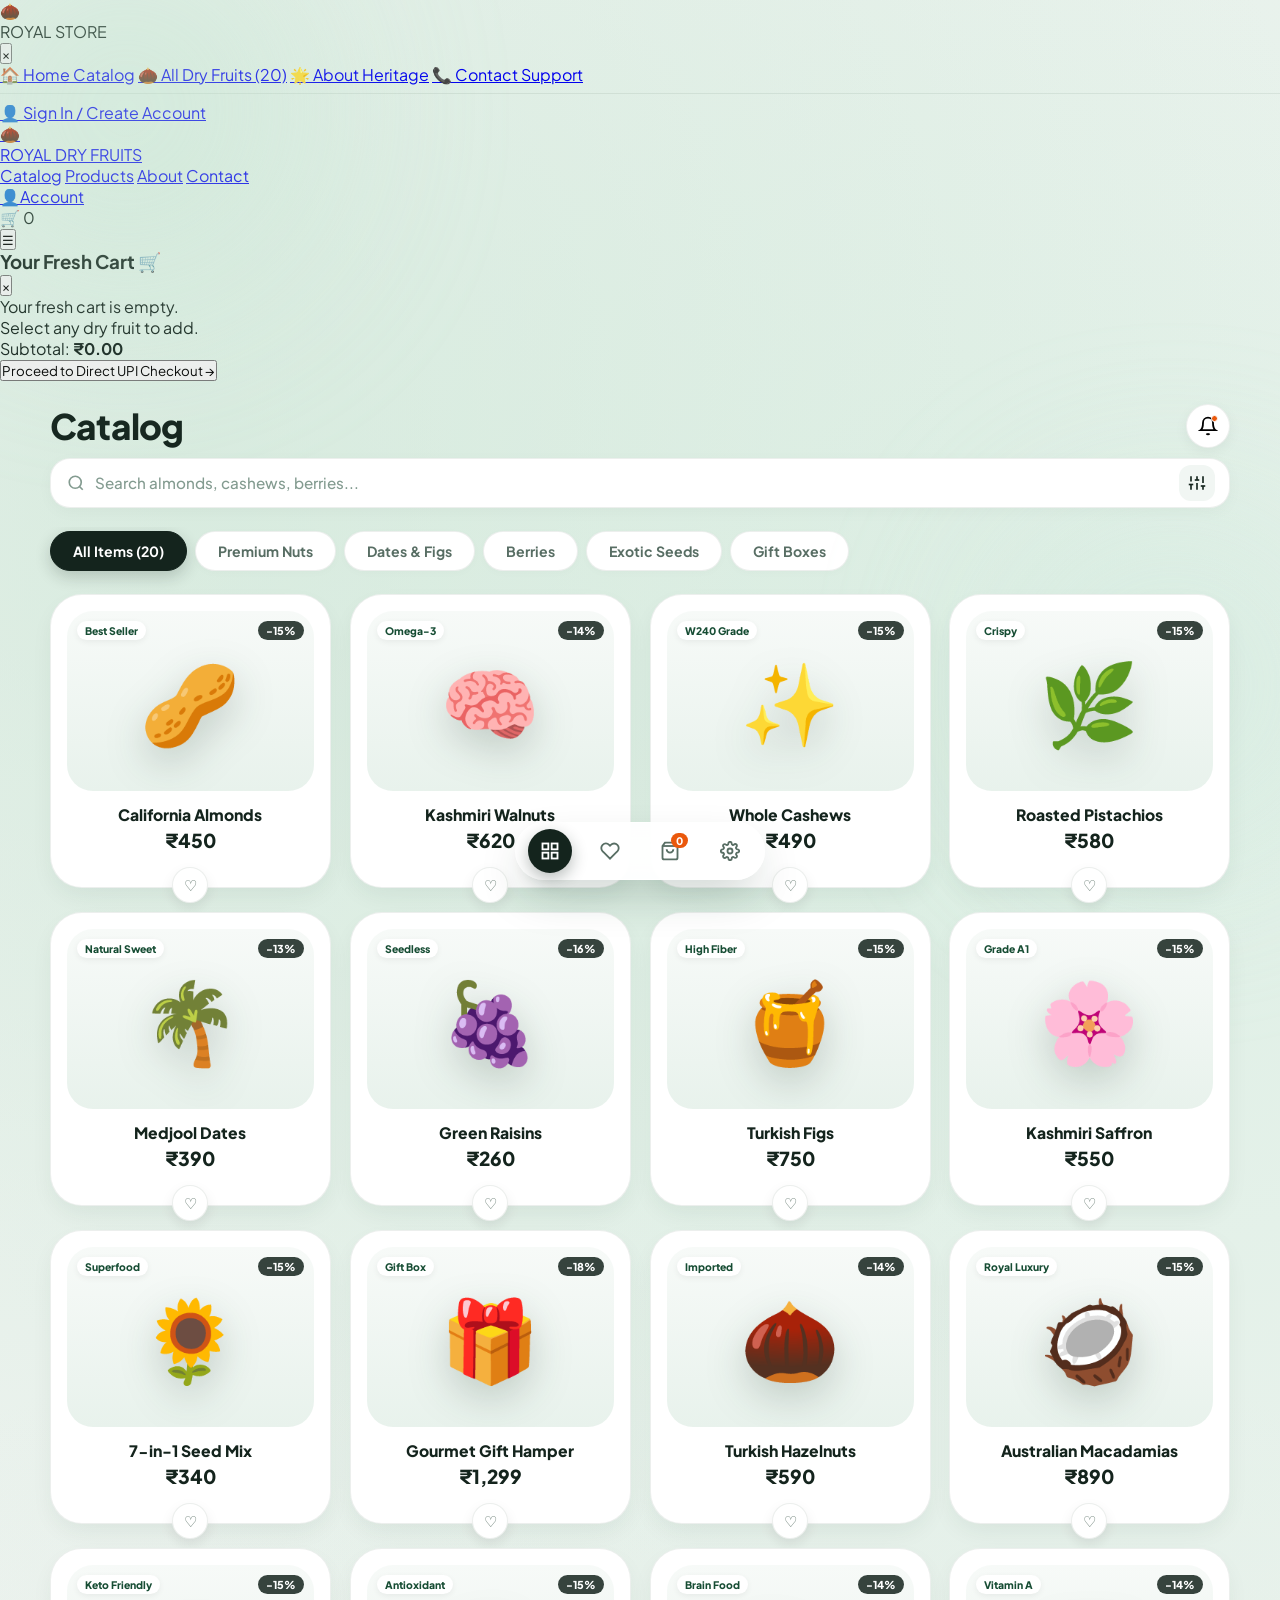
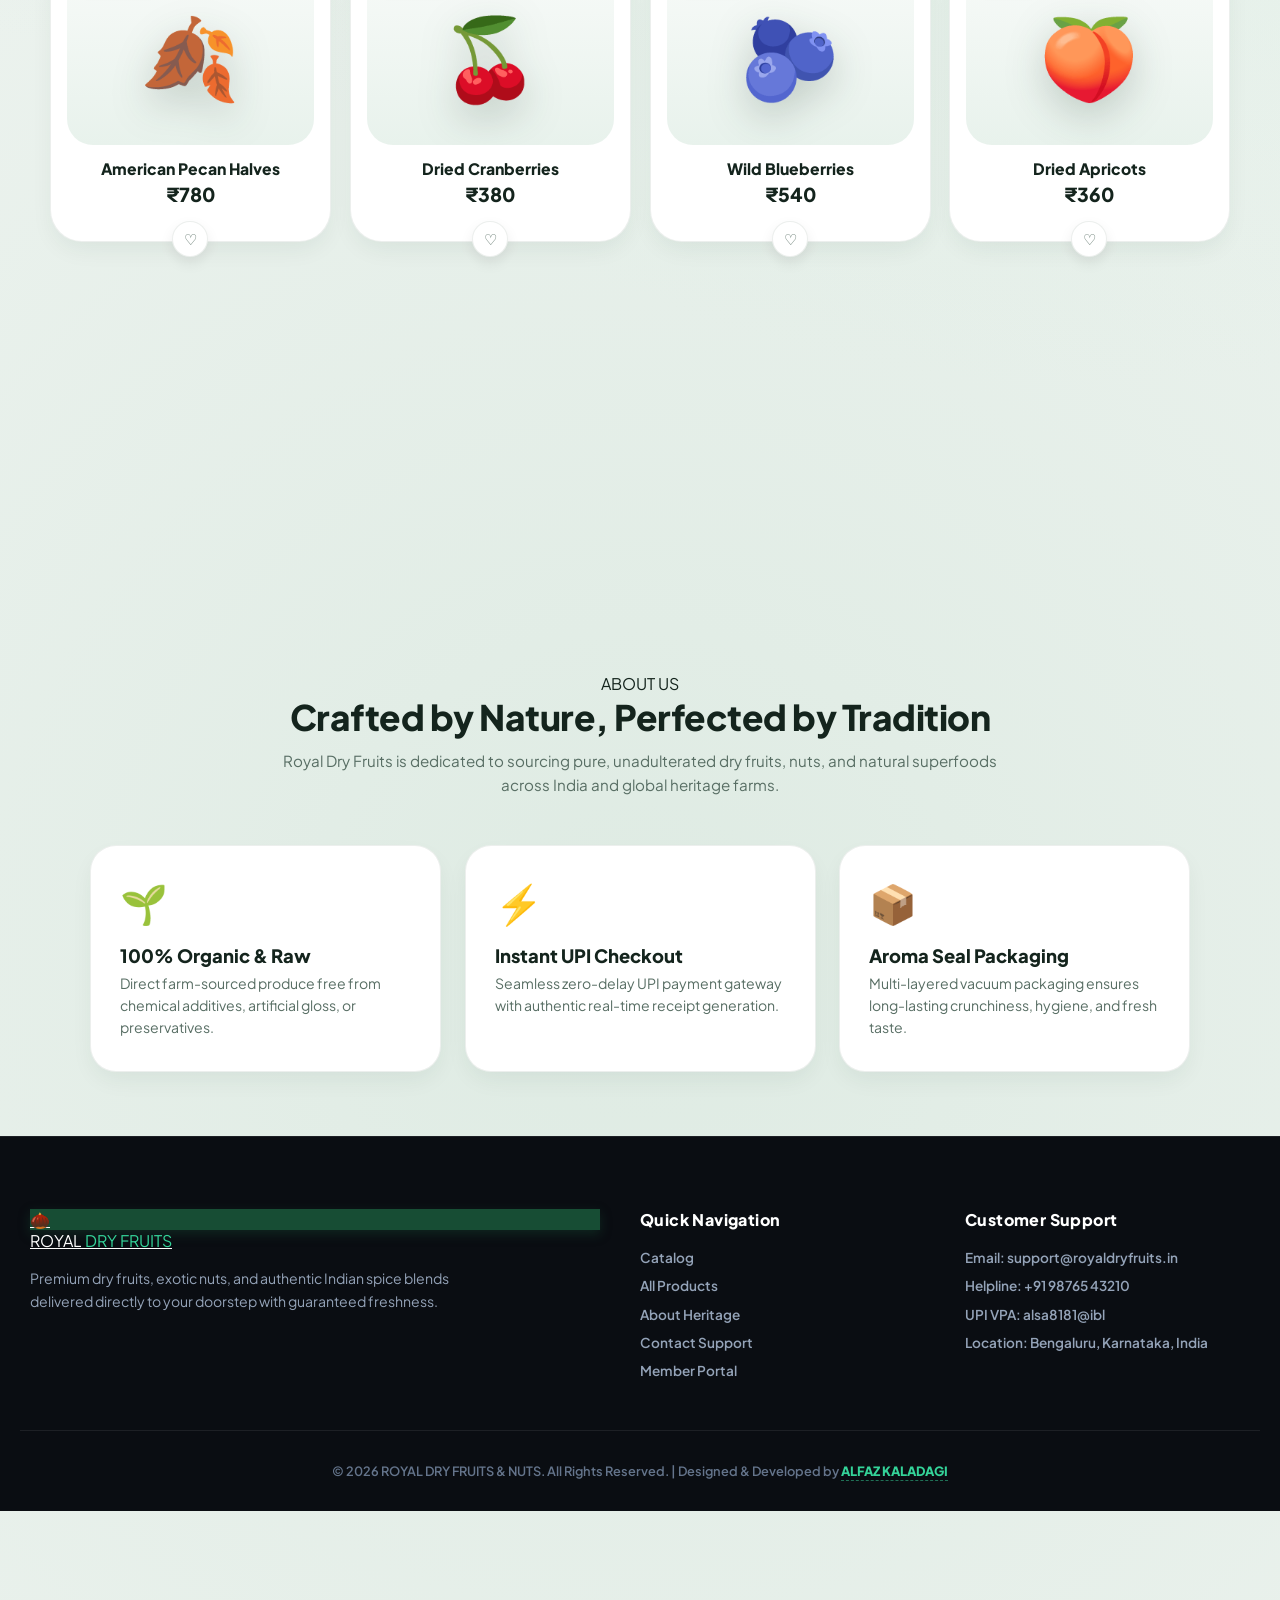
==== commit 6d07cf11: "Update index.html" ====
--- a/index.html
+++ b/index.html
@@ -3,7 +3,7 @@
 <head>
   <meta charset="UTF-8">
   <meta name="viewport" content="width=device-width, initial-scale=1.0, maximum-scale=1.0, user-scalable=no">
-  <title>ROYAL NUTS & DRY FRUITS — Premium Gourmet Store</title>
+  <title>Catalog — ROYAL NUTS & DRY FRUITS</title>
   
   <link rel="icon" href="data:image/svg+xml,<svg xmlns='http://www.w3.org/2000/svg' viewBox='0 0 100 100'><text y='.9em' font-size='90'>🌰</text></svg>">
   <meta name="theme-color" content="#edf3ef">
@@ -70,8 +70,8 @@
     </div>
 
     <div class="mobile-drawer-links">
-      <a href="#home" class="mobile-drawer-link active" onclick="closeMobileMenu()">🏠 Home</a>
-      <a href="#products" class="mobile-drawer-link" onclick="closeMobileMenu()">🌰 Products (20)</a>
+      <a href="#home" class="mobile-drawer-link active" onclick="closeMobileMenu()">🏠 Home Catalog</a>
+      <a href="#products" class="mobile-drawer-link" onclick="closeMobileMenu()">🌰 All Dry Fruits (20)</a>
       <a href="#about" class="mobile-drawer-link" onclick="closeMobileMenu()">🌟 About Heritage</a>
       <a href="#contact" class="mobile-drawer-link" onclick="closeMobileMenu()">📞 Contact Support</a>
 
@@ -90,7 +90,7 @@
     </div>
   </aside>
 
-  <!-- Sticky Navbar Wrapper -->
+  <!-- Desktop Sticky Header Bar -->
   <header class="navbar-sticky-wrapper">
     <nav class="navbar">
       <a href="#home" class="nav-brand">
@@ -101,23 +101,19 @@
         </div>
       </a>
 
-      <!-- Desktop Nav Links -->
       <div class="nav-links">
-        <a href="#home" class="nav-link active">Home</a>
+        <a href="#home" class="nav-link active">Catalog</a>
         <a href="#products" class="nav-link">Products</a>
         <a href="#about" class="nav-link">About</a>
         <a href="#contact" class="nav-link">Contact</a>
       </div>
 
-      <!-- Action Controls -->
       <div class="nav-controls-right">
-        <!-- Unauthenticated Account Button -->
         <a href="auth.html" class="nav-link auth-nav-link" id="navAccountBtn">
           <span class="auth-icon">👤</span>
           <span class="auth-btn-label">Account</span>
         </a>
 
-        <!-- Authenticated User Profile & Logout (Desktop) -->
         <div class="user-profile-menu" id="navUserMenu" style="display: none;">
           <button class="profile-trigger-btn" onclick="openProfileModal()" title="View & Edit Profile">
             <img id="navUserAvatar" src="" alt="Profile" class="nav-avatar-img" />
@@ -133,13 +129,11 @@
           </button>
         </div>
 
-        <!-- Cart Pill -->
         <div class="cart-pill clickable-cart" id="navbarCartPill" onclick="openCartDrawer()" title="View Cart">
           <span class="cart-icon-symbol">🛒</span>
           <span class="cart-count-badge" id="cartItemCount">0</span>
         </div>
 
-        <!-- Mobile Hamburger Button -->
         <button class="mobile-menu-trigger" onclick="openMobileMenu()" title="Open Navigation">☰</button>
       </div>
     </nav>
@@ -163,582 +157,349 @@
   </div>
 
   <!-- Main Content -->
-  <main>
-    <!-- Hero Section -->
-    <section id="home" class="hero-section fade-in-scroll">
-      <div class="hero-text">
-        <span class="hero-tag">🌟 Farm Fresh Quality Guaranteed</span>
-        <h2>Handpicked Premium Dry Fruits</h2>
-        <p>Gourmet quality nuts, exotic dried fruits, and authentic Kashmiri saffron delivered straight to your door.</p>
-      </div>
-
-      <!-- Pinned 50% OFF Banner -->
-      <div class="pinned-welcome-banner">
-        <div class="pinned-welcome-content">
-          <div class="pinned-tag">🔥 EXCLUSIVE NEW USER OFFER</div>
-          <h3>Flat 50% OFF On Your 1st Order!</h3>
-          <p>Sign up and unlock 50% instant savings across all 20 premium dry fruits & hampers.</p>
-        </div>
-        <div class="pinned-welcome-action">
-          <span class="pinned-coupon-code" onclick="copyOfferCode('WELCOME50')" title="Click to copy">
-            Use Code: <strong>WELCOME50</strong>
-          </span>
-          <span class="pinned-subtext">✨ Valid only once per new user account</span>
-        </div>
-      </div>
-
-      <!-- Offers Carousel -->
-      <div class="offers-carousel-wrapper">
-        <div class="offers-track" id="offersTrack">
-          <div class="offer-card offer-pinned-hero">
-            <div class="offer-badge pulse-badge">⭐ FIRST ORDER SPECIAL</div>
-            <div class="offer-content">
-              <h3>Flat 50% OFF</h3>
-              <p>Exclusive for new users on their very first order across all products</p>
-              <span class="offer-code" onclick="copyOfferCode('WELCOME50')">Code: <strong>WELCOME50</strong></span>
-            </div>
-            <div class="offer-icon">🏷️</div>
-          </div>
-
-          <div class="offer-card offer-gold">
-            <div class="offer-badge">FESTIVE DEAL</div>
-            <div class="offer-content">
-              <h3>Flat 25% OFF</h3>
-              <p>On all Royal Dry Fruit orders across the store</p>
-              <span class="offer-code" onclick="copyOfferCode('ROYAL25')">Code: <strong>ROYAL25</strong></span>
-            </div>
-            <div class="offer-icon">🎁</div>
-          </div>
-
-          <div class="offer-card offer-emerald">
-            <div class="offer-badge">ORGANIC SPECIAL</div>
-            <div class="offer-content">
-              <h3>Flat ₹100 OFF</h3>
-              <p>Instant savings on high-grade nuts & saffron packs</p>
-              <span class="offer-code" onclick="copyOfferCode('ORGANIC100')">Code: <strong>ORGANIC100</strong></span>
-            </div>
-            <div class="offer-icon">🌸</div>
-          </div>
-
-          <div class="offer-card offer-purple">
-            <div class="offer-badge">HEALTH SAVINGS</div>
-            <div class="offer-content">
-              <h3>Flat 10% OFF</h3>
-              <p>Extra discount on whole almonds, walnuts & seed mixes</p>
-              <span class="offer-code" onclick="copyOfferCode('HEALTH10')">Code: <strong>HEALTH10</strong></span>
-            </div>
-            <div class="offer-icon">🥜</div>
-          </div>
-        </div>
-
-        <div class="carousel-dots">
-          <button class="dot active" onclick="goToSlide(0)"></button>
-          <button class="dot" onclick="goToSlide(1)"></button>
-          <button class="dot" onclick="goToSlide(2)"></button>
-          <button class="dot" onclick="goToSlide(3)"></button>
-        </div>
-      </div>
-    </section>
-
-    <!-- Products Section -->
-    <section id="products" class="store-container fade-in-scroll">
-      <div class="section-header">
-        <div>
-          <h2>Explore Collection</h2>
-          <p>Click any product to check verified reviews, return guarantee & quick order</p>
-        </div>
-
-        <div class="search-bar-wrapper">
-          <svg class="search-icon" width="18" height="18" viewBox="0 0 24 24" fill="none" stroke="currentColor" stroke-width="2">
-            <circle cx="11" cy="11" r="8"></circle>
-            <line x1="21" y1="21" x2="16.65" y2="16.65"></line>
+  <main id="home">
+    
+    <!-- Top Catalog Header (Matching Reference Image) -->
+    <div class="catalog-top-header">
+      <div class="catalog-title-wrap">
+        <h1 class="catalog-main-title">Catalog</h1>
+      </div>
+      <button class="catalog-notif-btn" onclick="openCartDrawer()" title="Cart Notifications">
+        <svg width="20" height="20" viewBox="0 0 24 24" fill="none" stroke="currentColor" stroke-width="2.2">
+          <path d="M18 8A6 6 0 0 0 6 8c0 7-3 9-3 9h18s-3-2-3-9"></path>
+          <path d="M13.73 21a2 2 0 0 1-3.46 0"></path>
+        </svg>
+        <span class="notif-badge-dot"></span>
+      </button>
+    </div>
+
+    <!-- Search Input Bar with Filter Toggle (Matching Reference Image) -->
+    <div class="catalog-search-container">
+      <div class="catalog-search-bar">
+        <svg class="search-icon-left" width="18" height="18" viewBox="0 0 24 24" fill="none" stroke="currentColor" stroke-width="2.2">
+          <circle cx="11" cy="11" r="8"></circle>
+          <line x1="21" y1="21" x2="16.65" y2="16.65"></line>
+        </svg>
+        <input type="text" id="productSearch" placeholder="Search almonds, cashews, berries..." oninput="handleSearch()">
+        <button class="search-filter-icon-btn" onclick="focusSearch()" title="Filters">
+          <svg width="18" height="18" viewBox="0 0 24 24" fill="none" stroke="currentColor" stroke-width="2.2">
+            <line x1="4" y1="21" x2="4" y2="14"></line>
+            <line x1="4" y1="10" x2="4" y2="3"></line>
+            <line x1="12" y1="21" x2="12" y2="12"></line>
+            <line x1="12" y1="8" x2="12" y2="3"></line>
+            <line x1="20" y1="21" x2="20" y2="16"></line>
+            <line x1="20" y1="12" x2="20" y2="3"></line>
+            <line x1="1" y1="14" x2="7" y2="14"></line>
+            <line x1="9" y1="8" x2="15" y2="8"></line>
+            <line x1="17" y1="16" x2="23" y2="16"></line>
           </svg>
-          <input type="text" id="productSearch" placeholder="Search almonds, cashews, berries..." oninput="handleSearch()">
-          <button class="clear-search-btn" id="clearSearchBtn" onclick="clearSearch()">&times;</button>
-        </div>
-      </div>
-
-      <!-- Category Filter Pills -->
-      <div class="category-filters">
-        <button class="filter-pill active" onclick="filterCategory('all', this)">All Items (20)</button>
-        <button class="filter-pill" onclick="filterCategory('nuts', this)">Premium Nuts</button>
-        <button class="filter-pill" onclick="filterCategory('dried', this)">Dates & Figs</button>
-        <button class="filter-pill" onclick="filterCategory('berries', this)">Berries & Fruits</button>
-        <button class="filter-pill" onclick="filterCategory('exotic', this)">Exotic & Seeds</button>
-        <button class="filter-pill" onclick="filterCategory('hampers', this)">Gift Boxes</button>
-      </div>
-
+        </button>
+      </div>
+    </div>
+
+    <!-- Category Pill Filter Row (Matching Reference Image) -->
+    <div class="catalog-pills-row">
+      <button class="catalog-pill active" onclick="filterCategory('all', this)">All Items (20)</button>
+      <button class="catalog-pill" onclick="filterCategory('nuts', this)">Premium Nuts</button>
+      <button class="catalog-pill" onclick="filterCategory('dried', this)">Dates & Figs</button>
+      <button class="catalog-pill" onclick="filterCategory('berries', this)">Berries</button>
+      <button class="catalog-pill" onclick="filterCategory('exotic', this)">Exotic Seeds</button>
+      <button class="catalog-pill" onclick="filterCategory('hampers', this)">Gift Boxes</button>
+    </div>
+
+    <!-- 2-Column Luxury Product Grid (Matching Reference Image) -->
+    <section id="products" class="store-container">
+      
       <div class="no-results" id="noResults" style="display: none;">
         <p>🔍 No dry fruits found matching your search.</p>
       </div>
 
-      <!-- Prominent 2-Column Product Grid (Image 2 style) -->
       <div class="product-grid" id="productGrid">
         
         <!-- 1 -->
         <div class="product-card fade-in-scroll" data-id="1" data-category="nuts" data-name="California Jumbo Almonds (Badam)" data-base-price="450" data-base-weight="500g" data-price-250g="240" data-price-500g="450" data-price-1kg="860" data-rating="4.9" data-reviews-count="142" data-origin="California, USA" data-icon="🥜" data-desc="Crunchy, nutrient-rich premium handpicked almonds loaded with Vitamin E and healthy fats." onclick="openProductQuickView(this)">
           <div class="product-visual">
-            <span class="stock-tag">Best Seller</span>
-            <div class="card-fav-btn">♡</div>
+            <span class="stock-tag-left">Best Seller</span>
+            <span class="card-discount-tag">-15%</span>
             <span class="product-emoji">🥜</span>
           </div>
           <div class="product-details">
-            <div class="brand-verified-line">🛡️ Royal Assured</div>
-            <h3>California Almonds (Badam)</h3>
-            <p>Crunchy, nutrient-rich premium handpicked almonds</p>
-            <div class="price-rating-cluster">
-              <div class="price-discount-wrap">
-                <span class="card-live-price">₹450</span>
-                <span class="card-original-strike">₹530</span>
-                <span class="card-discount-badge">-15%</span>
-              </div>
-              <span class="rating-stars">⭐ 4.9</span>
-            </div>
-            <button class="quick-card-action-btn" onclick="event.stopPropagation(); openProductQuickView(this.closest('.product-card'))">View & Order →</button>
-          </div>
+            <h3>California Almonds</h3>
+            <div class="card-live-price">₹450</div>
+          </div>
+          <button class="card-bottom-fav-pill" onclick="event.stopPropagation(); toggleCardFav(this)" title="Save to Favorites">♡</button>
         </div>
 
         <!-- 2 -->
         <div class="product-card fade-in-scroll" data-id="2" data-category="nuts" data-name="Kashmiri Walnut Kernels (Akhrot)" data-base-price="620" data-base-weight="500g" data-price-250g="330" data-price-500g="620" data-price-1kg="1190" data-rating="4.8" data-reviews-count="98" data-origin="Kashmir Valley, India" data-icon="🧠" data-desc="100% natural snow-white Kashmiri walnut halves rich in Omega-3 essential brain fatty acids." onclick="openProductQuickView(this)">
           <div class="product-visual">
-            <span class="stock-tag">Rich Omega-3</span>
-            <div class="card-fav-btn">♡</div>
+            <span class="stock-tag-left">Omega-3</span>
+            <span class="card-discount-tag">-14%</span>
             <span class="product-emoji">🧠</span>
           </div>
           <div class="product-details">
-            <div class="brand-verified-line">🛡️ Royal Assured</div>
-            <h3>Kashmiri Walnuts (Akhrot)</h3>
-            <p>100% natural, vacuum packed snow-white kernels</p>
-            <div class="price-rating-cluster">
-              <div class="price-discount-wrap">
-                <span class="card-live-price">₹620</span>
-                <span class="card-original-strike">₹720</span>
-                <span class="card-discount-badge">-14%</span>
-              </div>
-              <span class="rating-stars">⭐ 4.8</span>
-            </div>
-            <button class="quick-card-action-btn" onclick="event.stopPropagation(); openProductQuickView(this.closest('.product-card'))">View & Order →</button>
-          </div>
+            <h3>Kashmiri Walnuts</h3>
+            <div class="card-live-price">₹620</div>
+          </div>
+          <button class="card-bottom-fav-pill" onclick="event.stopPropagation(); toggleCardFav(this)" title="Save to Favorites">♡</button>
         </div>
 
         <!-- 3 -->
         <div class="product-card fade-in-scroll" data-id="3" data-category="nuts" data-name="King Size Whole Cashews (Kaju)" data-base-price="490" data-base-weight="500g" data-price-250g="260" data-price-500g="490" data-price-1kg="940" data-rating="4.9" data-reviews-count="165" data-origin="Goa / Mangalore" data-icon="✨" data-desc="Grade W240 king cashews with smooth texture, buttery crunch and zero bitter bites." onclick="openProductQuickView(this)">
           <div class="product-visual">
-            <span class="stock-tag">W240 Grade</span>
-            <div class="card-fav-btn">♡</div>
+            <span class="stock-tag-left">W240 Grade</span>
+            <span class="card-discount-tag">-15%</span>
             <span class="product-emoji">✨</span>
           </div>
           <div class="product-details">
-            <div class="brand-verified-line">🛡️ Royal Assured</div>
-            <h3>Whole Cashews (Kaju)</h3>
-            <p>Rich, creamy and whole roasted grade cashew nuts</p>
-            <div class="price-rating-cluster">
-              <div class="price-discount-wrap">
-                <span class="card-live-price">₹490</span>
-                <span class="card-original-strike">₹580</span>
-                <span class="card-discount-badge">-15%</span>
-              </div>
-              <span class="rating-stars">⭐ 4.9</span>
-            </div>
-            <button class="quick-card-action-btn" onclick="event.stopPropagation(); openProductQuickView(this.closest('.product-card'))">View & Order →</button>
-          </div>
+            <h3>Whole Cashews</h3>
+            <div class="card-live-price">₹490</div>
+          </div>
+          <button class="card-bottom-fav-pill" onclick="event.stopPropagation(); toggleCardFav(this)" title="Save to Favorites">♡</button>
         </div>
 
         <!-- 4 -->
         <div class="product-card fade-in-scroll" data-id="4" data-category="nuts" data-name="Roasted Salted Pistachios (Pista)" data-base-price="580" data-base-weight="500g" data-price-250g="310" data-price-500g="580" data-price-1kg="1100" data-rating="4.8" data-reviews-count="112" data-origin="Iran" data-icon="🌿" data-desc="Naturally split Iranian pistachios gently roasted with Himalayan pink salt for ultimate crispiness." onclick="openProductQuickView(this)">
           <div class="product-visual">
-            <span class="stock-tag">Crispy</span>
-            <div class="card-fav-btn">♡</div>
+            <span class="stock-tag-left">Crispy</span>
+            <span class="card-discount-tag">-15%</span>
             <span class="product-emoji">🌿</span>
           </div>
           <div class="product-details">
-            <div class="brand-verified-line">🛡️ Royal Assured</div>
-            <h3>Roasted Pistachios (Pista)</h3>
-            <p>Lightly salted, open-shell roasted Iranian pistachios</p>
-            <div class="price-rating-cluster">
-              <div class="price-discount-wrap">
-                <span class="card-live-price">₹580</span>
-                <span class="card-original-strike">₹680</span>
-                <span class="card-discount-badge">-15%</span>
-              </div>
-              <span class="rating-stars">⭐ 4.8</span>
-            </div>
-            <button class="quick-card-action-btn" onclick="event.stopPropagation(); openProductQuickView(this.closest('.product-card'))">View & Order →</button>
-          </div>
+            <h3>Roasted Pistachios</h3>
+            <div class="card-live-price">₹580</div>
+          </div>
+          <button class="card-bottom-fav-pill" onclick="event.stopPropagation(); toggleCardFav(this)" title="Save to Favorites">♡</button>
         </div>
 
         <!-- 5 -->
         <div class="product-card fade-in-scroll" data-id="5" data-category="dried" data-name="Arabian Medjool Dates (Khajoor)" data-base-price="390" data-base-weight="500g" data-price-250g="210" data-price-500g="390" data-price-1kg="740" data-rating="4.9" data-reviews-count="178" data-origin="Medina, Saudi Arabia" data-icon="🌴" data-desc="Soft, luscious caramel-sweet authentic Arabian Medjool dates with high natural energy minerals." onclick="openProductQuickView(this)">
           <div class="product-visual">
-            <span class="stock-tag">Natural Sweet</span>
-            <div class="card-fav-btn">♡</div>
+            <span class="stock-tag-left">Natural Sweet</span>
+            <span class="card-discount-tag">-13%</span>
             <span class="product-emoji">🌴</span>
           </div>
           <div class="product-details">
-            <div class="brand-verified-line">🛡️ Royal Assured</div>
-            <h3>Medjool Dates (Khajoor)</h3>
-            <p>Soft, luscious caramel-sweet authentic Arabian dates</p>
-            <div class="price-rating-cluster">
-              <div class="price-discount-wrap">
-                <span class="card-live-price">₹390</span>
-                <span class="card-original-strike">₹450</span>
-                <span class="card-discount-badge">-13%</span>
-              </div>
-              <span class="rating-stars">⭐ 4.9</span>
-            </div>
-            <button class="quick-card-action-btn" onclick="event.stopPropagation(); openProductQuickView(this.closest('.product-card'))">View & Order →</button>
-          </div>
+            <h3>Medjool Dates</h3>
+            <div class="card-live-price">₹390</div>
+          </div>
+          <button class="card-bottom-fav-pill" onclick="event.stopPropagation(); toggleCardFav(this)" title="Save to Favorites">♡</button>
         </div>
 
         <!-- 6 -->
         <div class="product-card fade-in-scroll" data-id="6" data-category="dried" data-name="Afghani Green Raisins (Kismis)" data-base-price="260" data-base-weight="500g" data-price-250g="140" data-price-500g="260" data-price-1kg="490" data-rating="4.7" data-reviews-count="84" data-origin="Kandahar, Afghanistan" data-icon="🍇" data-desc="Naturally dried seedless long green raisins harvested from traditional mountain vineyards." onclick="openProductQuickView(this)">
           <div class="product-visual">
-            <span class="stock-tag">Seedless</span>
-            <div class="card-fav-btn">♡</div>
+            <span class="stock-tag-left">Seedless</span>
+            <span class="card-discount-tag">-16%</span>
             <span class="product-emoji">🍇</span>
           </div>
           <div class="product-details">
-            <div class="brand-verified-line">🛡️ Royal Assured</div>
-            <h3>Green Raisins (Kismis)</h3>
-            <p>Long green seedless naturally dried sun-kissed raisins</p>
-            <div class="price-rating-cluster">
-              <div class="price-discount-wrap">
-                <span class="card-live-price">₹260</span>
-                <span class="card-original-strike">₹310</span>
-                <span class="card-discount-badge">-16%</span>
-              </div>
-              <span class="rating-stars">⭐ 4.7</span>
-            </div>
-            <button class="quick-card-action-btn" onclick="event.stopPropagation(); openProductQuickView(this.closest('.product-card'))">View & Order →</button>
-          </div>
+            <h3>Green Raisins</h3>
+            <div class="card-live-price">₹260</div>
+          </div>
+          <button class="card-bottom-fav-pill" onclick="event.stopPropagation(); toggleCardFav(this)" title="Save to Favorites">♡</button>
         </div>
 
         <!-- 7 -->
         <div class="product-card fade-in-scroll" data-id="7" data-category="dried" data-name="Turkish Dried Figs (Anjeer)" data-base-price="750" data-base-weight="500g" data-price-250g="390" data-price-500g="750" data-price-1kg="1420" data-rating="4.9" data-reviews-count="131" data-origin="Izmir, Turkey" data-icon="🍯" data-desc="Plump garland figs packed with dietary fiber, calcium and antioxidant vitamins." onclick="openProductQuickView(this)">
           <div class="product-visual">
-            <span class="stock-tag">High Fiber</span>
-            <div class="card-fav-btn">♡</div>
+            <span class="stock-tag-left">High Fiber</span>
+            <span class="card-discount-tag">-15%</span>
             <span class="product-emoji">🍯</span>
           </div>
           <div class="product-details">
-            <div class="brand-verified-line">🛡️ Royal Assured</div>
-            <h3>Turkish Figs (Anjeer)</h3>
-            <p>Plump, chewy and sweet dried garland figs</p>
-            <div class="price-rating-cluster">
-              <div class="price-discount-wrap">
-                <span class="card-live-price">₹750</span>
-                <span class="card-original-strike">₹890</span>
-                <span class="card-discount-badge">-15%</span>
-              </div>
-              <span class="rating-stars">⭐ 4.9</span>
-            </div>
-            <button class="quick-card-action-btn" onclick="event.stopPropagation(); openProductQuickView(this.closest('.product-card'))">View & Order →</button>
-          </div>
+            <h3>Turkish Figs</h3>
+            <div class="card-live-price">₹750</div>
+          </div>
+          <button class="card-bottom-fav-pill" onclick="event.stopPropagation(); toggleCardFav(this)" title="Save to Favorites">♡</button>
         </div>
 
         <!-- 8 -->
         <div class="product-card fade-in-scroll" data-id="8" data-category="exotic" data-name="Kashmir Mogra Saffron (Kesar)" data-base-price="550" data-base-weight="2g" data-price-250g="300" data-price-500g="550" data-price-1kg="1050" data-unit-type="grams" data-rating="5.0" data-reviews-count="210" data-origin="Pampore, Kashmir" data-icon="🌸" data-desc="Pure Grade A1 authentic Mogra saffron threads from the purple saffron fields of Pampore." onclick="openProductQuickView(this)">
           <div class="product-visual">
-            <span class="stock-tag">Pure Grade A1</span>
-            <div class="card-fav-btn">♡</div>
+            <span class="stock-tag-left">Grade A1</span>
+            <span class="card-discount-tag">-15%</span>
             <span class="product-emoji">🌸</span>
           </div>
           <div class="product-details">
-            <div class="brand-verified-line">🛡️ Royal Assured</div>
-            <h3>Kashmiri Saffron (Kesar)</h3>
-            <p>Original high aroma crimson threads of Kashmiri Mogra</p>
-            <div class="price-rating-cluster">
-              <div class="price-discount-wrap">
-                <span class="card-live-price">₹550</span>
-                <span class="card-original-strike">₹650</span>
-                <span class="card-discount-badge">-15%</span>
-              </div>
-              <span class="rating-stars">⭐ 5.0</span>
-            </div>
-            <button class="quick-card-action-btn" onclick="event.stopPropagation(); openProductQuickView(this.closest('.product-card'))">View & Order →</button>
-          </div>
+            <h3>Kashmiri Saffron</h3>
+            <div class="card-live-price">₹550</div>
+          </div>
+          <button class="card-bottom-fav-pill" onclick="event.stopPropagation(); toggleCardFav(this)" title="Save to Favorites">♡</button>
         </div>
 
         <!-- 9 -->
         <div class="product-card fade-in-scroll" data-id="9" data-category="exotic" data-name="Dried Chia & Pumpkin Seeds Mix" data-base-price="340" data-base-weight="500g" data-price-250g="190" data-price-500g="340" data-price-1kg="640" data-rating="4.8" data-reviews-count="76" data-origin="Organic India Farms" data-icon="🌻" data-desc="Superfood roasted blend of chia, pumpkin, flax, sunflower and watermelon seeds." onclick="openProductQuickView(this)">
           <div class="product-visual">
-            <span class="stock-tag">Superfood</span>
-            <div class="card-fav-btn">♡</div>
+            <span class="stock-tag-left">Superfood</span>
+            <span class="card-discount-tag">-15%</span>
             <span class="product-emoji">🌻</span>
           </div>
           <div class="product-details">
-            <div class="brand-verified-line">🛡️ Royal Assured</div>
-            <h3>7-in-1 Healthy Seed Mix</h3>
-            <p>Chia, flax, pumpkin, sunflower, watermelon seeds mix</p>
-            <div class="price-rating-cluster">
-              <div class="price-discount-wrap">
-                <span class="card-live-price">₹340</span>
-                <span class="card-original-strike">₹400</span>
-                <span class="card-discount-badge">-15%</span>
-              </div>
-              <span class="rating-stars">⭐ 4.8</span>
-            </div>
-            <button class="quick-card-action-btn" onclick="event.stopPropagation(); openProductQuickView(this.closest('.product-card'))">View & Order →</button>
-          </div>
+            <h3>7-in-1 Seed Mix</h3>
+            <div class="card-live-price">₹340</div>
+          </div>
+          <button class="card-bottom-fav-pill" onclick="event.stopPropagation(); toggleCardFav(this)" title="Save to Favorites">♡</button>
         </div>
 
         <!-- 10 -->
         <div class="product-card fade-in-scroll" data-id="10" data-category="hampers" data-name="Royal Gourmet Dry Fruit Hamper" data-base-price="1299" data-base-weight="1kg" data-price-250g="699" data-price-500g="999" data-price-1kg="1299" data-rating="4.9" data-reviews-count="194" data-origin="Royal Custom Packaging" data-icon="🎁" data-desc="Exquisite gold-embossed gift hamper box containing selected supreme grade nuts and dried fruits." onclick="openProductQuickView(this)">
           <div class="product-visual">
-            <span class="stock-tag">Gift Box</span>
-            <div class="card-fav-btn">♡</div>
+            <span class="stock-tag-left">Gift Box</span>
+            <span class="card-discount-tag">-18%</span>
             <span class="product-emoji">🎁</span>
           </div>
           <div class="product-details">
-            <div class="brand-verified-line">🛡️ Royal Assured</div>
-            <h3>Royal Gourmet Gift Hamper</h3>
-            <p>Assorted premium box: Badam, Kaju, Pista & Akhrot</p>
-            <div class="price-rating-cluster">
-              <div class="price-discount-wrap">
-                <span class="card-live-price">₹1,299</span>
-                <span class="card-original-strike">₹1,599</span>
-                <span class="card-discount-badge">-18%</span>
-              </div>
-              <span class="rating-stars">⭐ 4.9</span>
-            </div>
-            <button class="quick-card-action-btn" onclick="event.stopPropagation(); openProductQuickView(this.closest('.product-card'))">View & Order →</button>
-          </div>
+            <h3>Gourmet Gift Hamper</h3>
+            <div class="card-live-price">₹1,299</div>
+          </div>
+          <button class="card-bottom-fav-pill" onclick="event.stopPropagation(); toggleCardFav(this)" title="Save to Favorites">♡</button>
         </div>
 
         <!-- 11 -->
         <div class="product-card fade-in-scroll" data-id="11" data-category="nuts" data-name="Raw Turkish Hazelnuts" data-base-price="590" data-base-weight="500g" data-price-250g="320" data-price-500g="590" data-price-1kg="1120" data-rating="4.8" data-reviews-count="67" data-origin="Trabzon, Turkey" data-icon="🌰" data-desc="Crunchy, buttery, unroasted premium Turkish whole filberts rich in folate and vitamin E." onclick="openProductQuickView(this)">
           <div class="product-visual">
-            <span class="stock-tag">Imported</span>
-            <div class="card-fav-btn">♡</div>
+            <span class="stock-tag-left">Imported</span>
+            <span class="card-discount-tag">-14%</span>
             <span class="product-emoji">🌰</span>
           </div>
           <div class="product-details">
-            <div class="brand-verified-line">🛡️ Royal Assured</div>
             <h3>Turkish Hazelnuts</h3>
-            <p>Crunchy, buttery, unroasted premium Turkish whole filberts</p>
-            <div class="price-rating-cluster">
-              <div class="price-discount-wrap">
-                <span class="card-live-price">₹590</span>
-                <span class="card-original-strike">₹690</span>
-                <span class="card-discount-badge">-14%</span>
-              </div>
-              <span class="rating-stars">⭐ 4.8</span>
-            </div>
-            <button class="quick-card-action-btn" onclick="event.stopPropagation(); openProductQuickView(this.closest('.product-card'))">View & Order →</button>
-          </div>
+            <div class="card-live-price">₹590</div>
+          </div>
+          <button class="card-bottom-fav-pill" onclick="event.stopPropagation(); toggleCardFav(this)" title="Save to Favorites">♡</button>
         </div>
 
         <!-- 12 -->
         <div class="product-card fade-in-scroll" data-id="12" data-category="nuts" data-name="Australian Macadamia Nuts" data-base-price="890" data-base-weight="500g" data-price-250g="480" data-price-500g="890" data-price-1kg="1690" data-rating="5.0" data-reviews-count="53" data-origin="Queensland, Australia" data-icon="🥥" data-desc="Ultra creamy whole roasted Australian macadamias with delicate buttery texture." onclick="openProductQuickView(this)">
           <div class="product-visual">
-            <span class="stock-tag">Royal Luxury</span>
-            <div class="card-fav-btn">♡</div>
+            <span class="stock-tag-left">Royal Luxury</span>
+            <span class="card-discount-tag">-15%</span>
             <span class="product-emoji">🥥</span>
           </div>
           <div class="product-details">
-            <div class="brand-verified-line">🛡️ Royal Assured</div>
             <h3>Australian Macadamias</h3>
-            <p>Rich, ultra-creamy, lightly roasted premium whole macadamias</p>
-            <div class="price-rating-cluster">
-              <div class="price-discount-wrap">
-                <span class="card-live-price">₹890</span>
-                <span class="card-original-strike">₹1,050</span>
-                <span class="card-discount-badge">-15%</span>
-              </div>
-              <span class="rating-stars">⭐ 5.0</span>
-            </div>
-            <button class="quick-card-action-btn" onclick="event.stopPropagation(); openProductQuickView(this.closest('.product-card'))">View & Order →</button>
-          </div>
+            <div class="card-live-price">₹890</div>
+          </div>
+          <button class="card-bottom-fav-pill" onclick="event.stopPropagation(); toggleCardFav(this)" title="Save to Favorites">♡</button>
         </div>
 
         <!-- 13 -->
         <div class="product-card fade-in-scroll" data-id="13" data-category="nuts" data-name="American Pecan Nut Halves" data-base-price="780" data-base-weight="500g" data-price-250g="410" data-price-500g="780" data-price-1kg="1480" data-rating="4.8" data-reviews-count="47" data-origin="Georgia, USA" data-icon="🍂" data-desc="Sweet, rich and buttery natural pecan nut halves perfect for low-carb keto lifestyles." onclick="openProductQuickView(this)">
           <div class="product-visual">
-            <span class="stock-tag">Keto Friendly</span>
-            <div class="card-fav-btn">♡</div>
+            <span class="stock-tag-left">Keto Friendly</span>
+            <span class="card-discount-tag">-15%</span>
             <span class="product-emoji">🍂</span>
           </div>
           <div class="product-details">
-            <div class="brand-verified-line">🛡️ Royal Assured</div>
             <h3>American Pecan Halves</h3>
-            <p>Sweet, buttery, raw natural pecan nut halves from Georgia</p>
-            <div class="price-rating-cluster">
-              <div class="price-discount-wrap">
-                <span class="card-live-price">₹780</span>
-                <span class="card-original-strike">₹920</span>
-                <span class="card-discount-badge">-15%</span>
-              </div>
-              <span class="rating-stars">⭐ 4.8</span>
-            </div>
-            <button class="quick-card-action-btn" onclick="event.stopPropagation(); openProductQuickView(this.closest('.product-card'))">View & Order →</button>
-          </div>
+            <div class="card-live-price">₹780</div>
+          </div>
+          <button class="card-bottom-fav-pill" onclick="event.stopPropagation(); toggleCardFav(this)" title="Save to Favorites">♡</button>
         </div>
 
         <!-- 14 -->
         <div class="product-card fade-in-scroll" data-id="14" data-category="berries" data-name="Dried Whole Cranberries" data-base-price="380" data-base-weight="500g" data-price-250g="210" data-price-500g="380" data-price-1kg="720" data-rating="4.8" data-reviews-count="94" data-origin="Wisconsin, USA" data-icon="🍒" data-desc="Tangy, sweet and sun-dried whole cranberries packed with proanthocyanidins and vitamin C." onclick="openProductQuickView(this)">
           <div class="product-visual">
-            <span class="stock-tag">Antioxidant</span>
-            <div class="card-fav-btn">♡</div>
+            <span class="stock-tag-left">Antioxidant</span>
+            <span class="card-discount-tag">-15%</span>
             <span class="product-emoji">🍒</span>
           </div>
           <div class="product-details">
-            <div class="brand-verified-line">🛡️ Royal Assured</div>
-            <h3>Dried Whole Cranberries</h3>
-            <p>Sweet and tangy, sun-dried juicy cranberries for daily wellness</p>
-            <div class="price-rating-cluster">
-              <div class="price-discount-wrap">
-                <span class="card-live-price">₹380</span>
-                <span class="card-original-strike">₹450</span>
-                <span class="card-discount-badge">-15%</span>
-              </div>
-              <span class="rating-stars">⭐ 4.8</span>
-            </div>
-            <button class="quick-card-action-btn" onclick="event.stopPropagation(); openProductQuickView(this.closest('.product-card'))">View & Order →</button>
-          </div>
+            <h3>Dried Cranberries</h3>
+            <div class="card-live-price">₹380</div>
+          </div>
+          <button class="card-bottom-fav-pill" onclick="event.stopPropagation(); toggleCardFav(this)" title="Save to Favorites">♡</button>
         </div>
 
         <!-- 15 -->
         <div class="product-card fade-in-scroll" data-id="15" data-category="berries" data-name="Dried Wild Blueberries" data-base-price="540" data-base-weight="500g" data-price-250g="290" data-price-500g="540" data-price-1kg="1020" data-rating="4.9" data-reviews-count="118" data-origin="Nova Scotia, Canada" data-icon="🫐" data-desc="Naturally dried wild blueberries packed with concentrated anthocyanins and memory antioxidants." onclick="openProductQuickView(this)">
           <div class="product-visual">
-            <span class="stock-tag">Brain Food</span>
-            <div class="card-fav-btn">♡</div>
+            <span class="stock-tag-left">Brain Food</span>
+            <span class="card-discount-tag">-14%</span>
             <span class="product-emoji">🫐</span>
           </div>
           <div class="product-details">
-            <div class="brand-verified-line">🛡️ Royal Assured</div>
             <h3>Wild Blueberries</h3>
-            <p>Naturally sweetened dried Canadian blueberries packed with minerals</p>
-            <div class="price-rating-cluster">
-              <div class="price-discount-wrap">
-                <span class="card-live-price">₹540</span>
-                <span class="card-original-strike">₹630</span>
-                <span class="card-discount-badge">-14%</span>
-              </div>
-              <span class="rating-stars">⭐ 4.9</span>
-            </div>
-            <button class="quick-card-action-btn" onclick="event.stopPropagation(); openProductQuickView(this.closest('.product-card'))">View & Order →</button>
-          </div>
+            <div class="card-live-price">₹540</div>
+          </div>
+          <button class="card-bottom-fav-pill" onclick="event.stopPropagation(); toggleCardFav(this)" title="Save to Favorites">♡</button>
         </div>
 
         <!-- 16 -->
         <div class="product-card fade-in-scroll" data-id="16" data-category="dried" data-name="Turkish Dried Apricots (Jardalu)" data-base-price="360" data-base-weight="500g" data-price-250g="195" data-price-500g="360" data-price-1kg="680" data-rating="4.8" data-reviews-count="79" data-origin="Malatya, Turkey" data-icon="🍑" data-desc="Golden, soft, naturally sweet and fiber-rich Turkish dried apricots with zero added sugar." onclick="openProductQuickView(this)">
           <div class="product-visual">
-            <span class="stock-tag">Vitamin A</span>
-            <div class="card-fav-btn">♡</div>
+            <span class="stock-tag-left">Vitamin A</span>
+            <span class="card-discount-tag">-14%</span>
             <span class="product-emoji">🍑</span>
           </div>
           <div class="product-details">
-            <div class="brand-verified-line">🛡️ Royal Assured</div>
-            <h3>Dried Apricots (Jardalu)</h3>
-            <p>Golden, soft, naturally sweet and fiber-rich Turkish apricots</p>
-            <div class="price-rating-cluster">
-              <div class="price-discount-wrap">
-                <span class="card-live-price">₹360</span>
-                <span class="card-original-strike">₹420</span>
-                <span class="card-discount-badge">-14%</span>
-              </div>
-              <span class="rating-stars">⭐ 4.8</span>
-            </div>
-            <button class="quick-card-action-btn" onclick="event.stopPropagation(); openProductQuickView(this.closest('.product-card'))">View & Order →</button>
-          </div>
+            <h3>Dried Apricots</h3>
+            <div class="card-live-price">₹360</div>
+          </div>
+          <button class="card-bottom-fav-pill" onclick="event.stopPropagation(); toggleCardFav(this)" title="Save to Favorites">♡</button>
         </div>
 
         <!-- 17 -->
         <div class="product-card fade-in-scroll" data-id="17" data-category="dried" data-name="Seedless Dried Prunes (Aloo Bukhara)" data-base-price="390" data-base-weight="500g" data-price-250g="210" data-price-500g="390" data-price-1kg="740" data-rating="4.7" data-reviews-count="61" data-origin="Yuba City, USA" data-icon="🍇" data-desc="Plump, pitted California dried plums rich in sorbitol and potassium for digestive balance." onclick="openProductQuickView(this)">
           <div class="product-visual">
-            <span class="stock-tag">Digestion Care</span>
-            <div class="card-fav-btn">♡</div>
+            <span class="stock-tag-left">Digestion Care</span>
+            <span class="card-discount-tag">-15%</span>
             <span class="product-emoji">🍇</span>
           </div>
           <div class="product-details">
-            <div class="brand-verified-line">🛡️ Royal Assured</div>
-            <h3>Dried Prunes (Aloo Bukhara)</h3>
-            <p>Plump, soft pitted California dried plums for bone and gut health</p>
-            <div class="price-rating-cluster">
-              <div class="price-discount-wrap">
-                <span class="card-live-price">₹390</span>
-                <span class="card-original-strike">₹460</span>
-                <span class="card-discount-badge">-15%</span>
-              </div>
-              <span class="rating-stars">⭐ 4.7</span>
-            </div>
-            <button class="quick-card-action-btn" onclick="event.stopPropagation(); openProductQuickView(this.closest('.product-card'))">View & Order →</button>
-          </div>
+            <h3>Dried Prunes</h3>
+            <div class="card-live-price">₹390</div>
+          </div>
+          <button class="card-bottom-fav-pill" onclick="event.stopPropagation(); toggleCardFav(this)" title="Save to Favorites">♡</button>
         </div>
 
         <!-- 18 -->
         <div class="product-card fade-in-scroll" data-id="18" data-category="nuts" data-name="Pine Nuts without Shell (Chilgoza)" data-base-price="1450" data-base-weight="250g" data-price-250g="1450" data-price-500g="2800" data-price-1kg="5400" data-rating="5.0" data-reviews-count="89" data-origin="Kinnaur, Himachal Pradesh" data-icon="🌲" data-desc="Wild Himalayan pine nuts harvested at high altitudes with an exceptionally rich pinolenic acid profile." onclick="openProductQuickView(this)">
           <div class="product-visual">
-            <span class="stock-tag">Ultra Premium</span>
-            <div class="card-fav-btn">♡</div>
+            <span class="stock-tag-left">Ultra Premium</span>
+            <span class="card-discount-tag">-15%</span>
             <span class="product-emoji">🌲</span>
           </div>
           <div class="product-details">
-            <div class="brand-verified-line">🛡️ Royal Assured</div>
             <h3>Pine Nuts (Chilgoza)</h3>
-            <p>Himalayan hand-harvested pure shelled creamy pine nuts</p>
-            <div class="price-rating-cluster">
-              <div class="price-discount-wrap">
-                <span class="card-live-price">₹1,450</span>
-                <span class="card-original-strike">₹1,700</span>
-                <span class="card-discount-badge">-15%</span>
-              </div>
-              <span class="rating-stars">⭐ 5.0</span>
-            </div>
-            <button class="quick-card-action-btn" onclick="event.stopPropagation(); openProductQuickView(this.closest('.product-card'))">View & Order →</button>
-          </div>
+            <div class="card-live-price">₹1,450</div>
+          </div>
+          <button class="card-bottom-fav-pill" onclick="event.stopPropagation(); toggleCardFav(this)" title="Save to Favorites">♡</button>
         </div>
 
         <!-- 19 -->
         <div class="product-card fade-in-scroll" data-id="19" data-category="berries" data-name="Himalayan Goji Berries" data-base-price="420" data-base-weight="500g" data-price-250g="230" data-price-500g="420" data-price-1kg="790" data-rating="4.8" data-reviews-count="56" data-origin="Tibetan Plateau" data-icon="🍎" data-desc="Sun-dried ruby red Tibetan goji berries rich in zeaxanthin, beta-carotene and essential amino acids." onclick="openProductQuickView(this)">
           <div class="product-visual">
-            <span class="stock-tag">Immunity Booster</span>
-            <div class="card-fav-btn">♡</div>
+            <span class="stock-tag-left">Immunity</span>
+            <span class="card-discount-tag">-14%</span>
             <span class="product-emoji">🍎</span>
           </div>
           <div class="product-details">
-            <div class="brand-verified-line">🛡️ Royal Assured</div>
             <h3>Himalayan Goji Berries</h3>
-            <p>Sun-dried ruby red super-berries rich in carotenoids & vitality</p>
-            <div class="price-rating-cluster">
-              <div class="price-discount-wrap">
-                <span class="card-live-price">₹420</span>
-                <span class="card-original-strike">₹490</span>
-                <span class="card-discount-badge">-14%</span>
-              </div>
-              <span class="rating-stars">⭐ 4.8</span>
-            </div>
-            <button class="quick-card-action-btn" onclick="event.stopPropagation(); openProductQuickView(this.closest('.product-card'))">View & Order →</button>
-          </div>
+            <div class="card-live-price">₹420</div>
+          </div>
+          <button class="card-bottom-fav-pill" onclick="event.stopPropagation(); toggleCardFav(this)" title="Save to Favorites">♡</button>
         </div>
 
         <!-- 20 -->
         <div class="product-card fade-in-scroll" data-id="20" data-category="hampers" data-name="Imperial Grand Celebration Box" data-base-price="1999" data-base-weight="1.5kg" data-price-250g="1199" data-price-500g="1599" data-price-1kg="1999" data-rating="5.0" data-reviews-count="240" data-origin="Royal Master Collection" data-icon="👑" data-desc="Master artisanal chest holding whole cashews, almonds, pistachios, walnuts, figs and Arabian dates." onclick="openProductQuickView(this)">
           <div class="product-visual">
-            <span class="stock-tag">Luxury Wood Box</span>
-            <div class="card-fav-btn">♡</div>
+            <span class="stock-tag-left">Luxury Wood</span>
+            <span class="card-discount-tag">-20%</span>
             <span class="product-emoji">👑</span>
           </div>
           <div class="product-details">
-            <div class="brand-verified-line">🛡️ Royal Assured</div>
-            <h3>Imperial Celebration Hamper</h3>
-            <p>6-in-1 Royal Wooden Chest: Badam, Kaju, Pista, Akhrot, Anjeer & Dates</p>
-            <div class="price-rating-cluster">
-              <div class="price-discount-wrap">
-                <span class="card-live-price">₹1,999</span>
-                <span class="card-original-strike">₹2,499</span>
-                <span class="card-discount-badge">-20%</span>
-              </div>
-              <span class="rating-stars">⭐ 5.0</span>
-            </div>
-            <button class="quick-card-action-btn" onclick="event.stopPropagation(); openProductQuickView(this.closest('.product-card'))">View & Order →</button>
-          </div>
+            <h3>Imperial Celebration Box</h3>
+            <div class="card-live-price">₹1,999</div>
+          </div>
+          <button class="card-bottom-fav-pill" onclick="event.stopPropagation(); toggleCardFav(this)" title="Save to Favorites">♡</button>
         </div>
 
       </div>
     </section>
 
-    <!-- Fixed About Section with Structured Cards & Scroll Fade-In -->
+    <!-- Structured About Section with Cards & Scroll Fade-In -->
     <section id="about" class="about-section fade-in-scroll">
       <div class="about-container">
         <div class="about-header">
@@ -770,7 +531,7 @@
     </section>
   </main>
 
-  <!-- Studio Detail Sheet Modal -->
+  <!-- Studio Detail Sheet Modal (from reference sheet) -->
   <div class="modal-backdrop studio-modal-backdrop" id="productModal">
     <div class="studio-detail-card" id="studioDetailCard">
       
@@ -1288,9 +1049,9 @@
       <div class="footer-col">
         <h4>Quick Navigation</h4>
         <ul>
-          <li><a href="#home">Home</a></li>
+          <li><a href="#home">Catalog</a></li>
           <li><a href="#products">All Products</a></li>
-          <li><a href="#about">About Our Heritage</a></li>
+          <li><a href="#about">About Heritage</a></li>
           <li><a href="#contact">Contact Support</a></li>
           <li><a href="auth.html">Member Portal</a></li>
         </ul>
@@ -1312,6 +1073,37 @@
     </div>
   </footer>
 
+  <!-- Floating Glassmorphic Bottom Dock (Matching Reference Image) -->
+  <nav class="floating-bottom-dock">
+    <button class="dock-item-btn primary-dock" onclick="window.scrollTo({ top: 0, behavior: 'smooth' })" title="Catalog Store">
+      <svg width="20" height="20" viewBox="0 0 24 24" fill="none" stroke="currentColor" stroke-width="2.2">
+        <rect x="3" y="3" width="7" height="7"></rect>
+        <rect x="14" y="3" width="7" height="7"></rect>
+        <rect x="14" y="14" width="7" height="7"></rect>
+        <rect x="3" y="14" width="7" height="7"></rect>
+      </svg>
+    </button>
+    <button class="dock-item-btn" onclick="showToast('Wishlist', 'You have saved items in your catalog.', '❤️')" title="Favorites">
+      <svg width="20" height="20" viewBox="0 0 24 24" fill="none" stroke="currentColor" stroke-width="2.2">
+        <path d="M20.84 4.61a5.5 5.5 0 0 0-7.78 0L12 5.67l-1.06-1.06a5.5 5.5 0 0 0-7.78 7.78l1.06 1.06L12 21.23l7.78-7.78 1.06-1.06a5.5 5.5 0 0 0 0-7.78z"></path>
+      </svg>
+    </button>
+    <button class="dock-item-btn" onclick="openCartDrawer()" title="View Cart Bag">
+      <svg width="20" height="20" viewBox="0 0 24 24" fill="none" stroke="currentColor" stroke-width="2.2">
+        <path d="M6 2L3 6v14a2 2 0 0 0 2 2h14a2 2 0 0 0 2-2V6l-3-4z"></path>
+        <line x1="3" y1="6" x2="21" y2="6"></line>
+        <path d="M16 10a4 4 0 0 1-8 0"></path>
+      </svg>
+      <span class="dock-cart-badge" id="dockCartItemCount">0</span>
+    </button>
+    <button class="dock-item-btn" onclick="openProfileOrAuth()" title="Profile & Settings">
+      <svg width="20" height="20" viewBox="0 0 24 24" fill="none" stroke="currentColor" stroke-width="2.2">
+        <circle cx="12" cy="12" r="3"></circle>
+        <path d="M19.4 15a1.65 1.65 0 0 0 .33 1.82l.06.06a2 2 0 0 1 0 2.83 2 2 0 0 1-2.83 0l-.06-.06a1.65 1.65 0 0 0-1.82-.33 1.65 1.65 0 0 0-1 1.51V21a2 2 0 0 1-2 2 2 2 0 0 1-2-2v-.09A1.65 1.65 0 0 0 9 19.4a1.65 1.65 0 0 0-1.82.33l-.06.06a2 2 0 0 1-2.83 0 2 2 0 0 1 0-2.83l.06-.06a1.65 1.65 0 0 0 .33-1.82 1.65 1.65 0 0 0-1.51-1H3a2 2 0 0 1-2-2 2 2 0 0 1 2-2h.09A1.65 1.65 0 0 0 4.6 9a1.65 1.65 0 0 0-.33-1.82l-.06-.06a2 2 0 0 1 0-2.83 2 2 0 0 1 2.83 0l.06.06a1.65 1.65 0 0 0 1.82.33H9a1.65 1.65 0 0 0 1-1.51V3a2 2 0 0 1 2-2 2 2 0 0 1 2 2v.09a1.65 1.65 0 0 0 1 1.51 1.65 1.65 0 0 0 1.82-.33l.06-.06a2 2 0 0 1 2.83 0 2 2 0 0 1 0 2.83l-.06.06a1.65 1.65 0 0 0-.33 1.82V9a1.65 1.65 0 0 0 1.51 1H21a2 2 0 0 1 2 2 2 2 0 0 1-2 2h-.09a1.65 1.65 0 0 0-1.51 1z"></path>
+      </svg>
+    </button>
+  </nav>
+
   <script src="script.js"></script>
 </body>
 </html>
--- a/style.css
+++ b/style.css
@@ -10,7 +10,7 @@
 :root {
   --bg-main: #edf3ef;
   --surface-glass: rgba(255, 255, 255, 0.88);
-  --surface-glass-card: rgba(255, 255, 255, 0.95);
+  --surface-glass-card: #ffffff;
   --surface-elevated: #ffffff;
   --border-subtle: rgba(18, 53, 36, 0.08);
   --border-glass: rgba(255, 255, 255, 0.9);
@@ -23,7 +23,7 @@
   --brand-soft: #d8eee1;
   --pill-dark: #14241d;
   --shadow-soft: 0 8px 24px -4px rgba(20, 36, 29, 0.06);
-  --shadow-card: 0 12px 30px -6px rgba(18, 53, 36, 0.08);
+  --shadow-card: 0 10px 25px -4px rgba(18, 53, 36, 0.07);
   --shadow-floating: 0 20px 50px -12px rgba(18, 53, 36, 0.18);
 }
 
@@ -37,6 +37,7 @@
   color: var(--text-primary);
   overflow-x: hidden;
   position: relative;
+  padding-bottom: 90px; /* Safety spacing for floating bottom navigation bar */
 }
 
 /* Ambient Mist */
@@ -66,8 +67,8 @@
 /* Scroll Fade-In Animation */
 .fade-in-scroll {
   opacity: 0;
-  transform: translateY(22px);
-  transition: opacity 0.55s cubic-bezier(0.16, 1, 0.3, 1), transform 0.55s cubic-bezier(0.16, 1, 0.3, 1);
+  transform: translateY(20px);
+  transition: opacity 0.5s cubic-bezier(0.16, 1, 0.3, 1), transform 0.5s cubic-bezier(0.16, 1, 0.3, 1);
   will-change: opacity, transform;
 }
 .fade-in-scroll.visible {
@@ -176,613 +177,226 @@
   cursor: pointer;
 }
 
-/* Sticky Navbar Container */
-.navbar-sticky-wrapper {
-  position: sticky;
-  top: 0;
-  z-index: 60;
-  width: 100%;
-  background: rgba(237, 243, 239, 0.95);
-  backdrop-filter: blur(20px);
-  -webkit-backdrop-filter: blur(20px);
-  padding: 8px 12px;
-  border-bottom: 1px solid rgba(18, 53, 36, 0.05);
-}
-
-.navbar {
+/* =========================================================
+   TOP CATALOG HEADER (Matching Reference Image)
+   ========================================================= */
+.catalog-top-header {
+  max-width: 1220px;
+  margin: 0 auto;
+  padding: 1.4rem 1.25rem 0.6rem;
   display: flex;
   justify-content: space-between;
   align-items: center;
+}
+
+.catalog-title-wrap {
+  display: flex;
+  align-items: center;
+  gap: 10px;
+}
+
+.catalog-main-title {
+  font-size: 2.2rem;
+  font-weight: 800;
+  color: var(--text-primary);
+  letter-spacing: -0.8px;
+}
+
+.catalog-notif-btn {
+  width: 44px;
+  height: 44px;
+  border-radius: 50%;
+  background: #ffffff;
+  border: 1px solid var(--border-subtle);
+  display: grid;
+  place-items: center;
+  cursor: pointer;
+  box-shadow: 0 4px 14px rgba(0, 0, 0, 0.05);
+  transition: transform 0.15s ease;
+  position: relative;
+}
+
+.catalog-notif-btn:active {
+  transform: scale(0.92);
+}
+
+.notif-badge-dot {
+  position: absolute;
+  top: 10px;
+  right: 11px;
+  width: 7px;
+  height: 7px;
+  background: #ea580c;
+  border-radius: 50%;
+  border: 1.5px solid #ffffff;
+}
+
+/* Search Bar (Matching Reference Image) */
+.catalog-search-container {
   max-width: 1220px;
-  margin: 0 auto;
-  padding: 0.65rem 1.4rem;
-  background: rgba(255, 255, 255, 0.92);
-  border: 1px solid var(--border-glass);
+  margin: 0 auto 1.2rem;
+  padding: 0 1.25rem;
+}
+
+.catalog-search-bar {
+  position: relative;
+  display: flex;
+  align-items: center;
+  background: #ffffff;
+  border: 1px solid var(--border-subtle);
   border-radius: 20px;
-  box-shadow: var(--shadow-soft);
-}
-
-.nav-brand {
-  display: flex;
-  align-items: center;
-  gap: 8px;
-  text-decoration: none;
+  padding: 6px 14px 6px 16px;
+  box-shadow: 0 4px 16px rgba(0, 0, 0, 0.03);
+}
+
+.search-icon-left {
+  color: var(--text-muted);
+  margin-right: 10px;
   flex-shrink: 0;
 }
 
-.brand-badge {
+.catalog-search-bar input {
+  flex: 1;
+  background: transparent;
+  border: none;
+  outline: none;
+  font-size: 0.95rem;
+  font-weight: 600;
+  color: var(--text-primary);
+  padding: 8px 0;
+}
+
+.catalog-search-bar input::placeholder {
+  color: var(--text-muted);
+  font-weight: 500;
+}
+
+.search-filter-icon-btn {
+  background: #f1f6f3;
+  border: none;
   width: 36px;
   height: 36px;
   border-radius: 12px;
-  background: var(--pill-dark);
   display: grid;
   place-items: center;
-  font-size: 1.1rem;
-}
-
-.brand-text-wrap { display: flex; flex-direction: column; line-height: 1.1; }
-.brand-title { font-size: 0.95rem; font-weight: 800; color: var(--text-primary); letter-spacing: 0.5px; }
-.brand-sub { font-size: 0.65rem; font-weight: 800; color: var(--brand-secondary); letter-spacing: 0.5px; }
-
-.nav-links {
-  display: flex;
-  align-items: center;
-  gap: 1.8rem;
-  background: rgba(237, 243, 239, 0.7);
-  padding: 6px 16px;
-  border-radius: 999px;
-}
-
-.nav-link {
-  color: var(--text-secondary);
-  text-decoration: none;
-  font-size: 0.85rem;
-  font-weight: 700;
-  transition: color 0.15s ease;
-}
-.nav-link:hover, .nav-link.active { color: var(--brand-primary); }
-
-.nav-controls-right {
-  display: flex;
-  align-items: center;
+  color: var(--text-primary);
+  cursor: pointer;
+  flex-shrink: 0;
+}
+
+/* =========================================================
+   PILL FILTERS (Matching Reference Image: Active Dark Pill)
+   ========================================================= */
+.catalog-pills-row {
+  display: flex;
   gap: 8px;
-}
-
-.auth-nav-link {
-  display: flex;
-  align-items: center;
-  gap: 6px;
-  background: var(--surface-elevated);
-  padding: 6px 14px;
-  border-radius: 999px;
-  border: 1px solid var(--border-subtle);
-  color: var(--text-primary) !important;
-  font-size: 0.82rem;
-  font-weight: 700;
-}
-
-.user-profile-menu {
-  display: flex;
-  align-items: center;
-  gap: 6px;
-}
-
-.profile-trigger-btn {
-  display: flex;
-  align-items: center;
-  gap: 6px;
-  background: var(--surface-elevated);
-  border: 1px solid var(--border-subtle);
-  border-radius: 999px;
-  padding: 4px 10px 4px 4px;
-  color: var(--text-primary);
-  font-weight: 700;
-  font-size: 0.8rem;
-  cursor: pointer;
-}
-
-.nav-avatar-img {
-  width: 26px;
-  height: 26px;
-  border-radius: 50%;
-  object-fit: cover;
-  border: 1.5px solid var(--brand-primary);
-}
-
-.logout-nav-btn {
-  display: flex;
-  align-items: center;
-  gap: 4px;
-  background: #fee2e2;
-  border: 1px solid rgba(239, 68, 68, 0.2);
-  color: #b91c1c;
-  border-radius: 999px;
-  padding: 6px 10px;
-  font-size: 0.76rem;
-  font-weight: 700;
-  cursor: pointer;
-}
-
-.cart-pill {
-  background: var(--pill-dark);
-  border: none;
-  color: #ffffff;
-  padding: 6px 12px;
-  border-radius: 999px;
-  font-size: 0.8rem;
-  font-weight: 700;
-  cursor: pointer;
-  display: flex;
-  align-items: center;
-  gap: 6px;
-}
-
-.cart-count-badge {
-  background: #ffffff;
-  color: var(--pill-dark);
-  font-size: 0.7rem;
-  padding: 1px 6px;
-  border-radius: 999px;
-  font-weight: 800;
-}
-
-.mobile-menu-trigger {
-  display: none;
-  width: 36px;
-  height: 36px;
-  border-radius: 12px;
-  background: var(--surface-elevated);
-  border: 1px solid var(--border-subtle);
-  color: var(--text-primary);
-  font-size: 1.1rem;
-  align-items: center;
-  justify-content: center;
-  cursor: pointer;
-}
-
-/* Mobile Drawer */
-.mobile-drawer-backdrop {
-  position: fixed;
-  inset: 0;
-  background: rgba(20, 36, 29, 0.4);
-  backdrop-filter: blur(10px);
-  -webkit-backdrop-filter: blur(10px);
-  z-index: 10003;
-  opacity: 0;
-  pointer-events: none;
-  transition: opacity 0.25s ease;
-}
-.mobile-drawer-backdrop.active { opacity: 1; pointer-events: auto; }
-
-.mobile-nav-drawer {
-  position: fixed;
-  top: 0;
-  left: 0;
-  width: 280px;
-  height: 100%;
-  background: #ffffff;
-  z-index: 10004;
-  box-shadow: 10px 0 35px rgba(20, 36, 29, 0.15);
-  transform: translateX(-100%);
-  transition: transform 0.3s cubic-bezier(0.16, 1, 0.3, 1);
-  display: flex;
-  flex-direction: column;
-  padding: 22px 18px;
-}
-.mobile-nav-drawer.active { transform: translateX(0); }
-
-.mobile-drawer-header {
-  display: flex;
-  justify-content: space-between;
-  align-items: center;
-  margin-bottom: 20px;
-  padding-bottom: 12px;
-  border-bottom: 1px solid var(--border-subtle);
-}
-
-.mobile-drawer-user {
-  background: #f7faf8;
-  border: 1px solid var(--border-subtle);
-  border-radius: 16px;
-  padding: 12px;
-  display: flex;
-  align-items: center;
-  gap: 10px;
-  margin-bottom: 16px;
-}
-.mobile-user-avatar {
-  width: 38px;
-  height: 38px;
-  border-radius: 50%;
-  object-fit: cover;
-  border: 1.5px solid var(--brand-primary);
-}
-.mobile-user-info h4 { font-size: 0.85rem; font-weight: 800; color: var(--text-primary); }
-.mobile-user-info p { font-size: 0.7rem; color: var(--text-secondary); }
-
-.mobile-drawer-links {
-  display: flex;
-  flex-direction: column;
-  gap: 8px;
-  flex: 1;
-}
-
-.mobile-drawer-link {
-  display: flex;
-  align-items: center;
-  gap: 10px;
-  padding: 10px 14px;
-  border-radius: 12px;
-  color: var(--text-primary);
-  text-decoration: none;
-  font-weight: 700;
-  font-size: 0.88rem;
-  background: transparent;
-  border: none;
-  width: 100%;
-  text-align: left;
-  cursor: pointer;
-}
-.mobile-drawer-link:hover, .mobile-drawer-link.active {
-  background: #f1f6f3;
-  color: var(--brand-primary);
-}
-.mobile-drawer-link.logout-link {
-  color: #b91c1c;
-}
-
-/* Slide-out Cart Drawer */
-.cart-drawer-backdrop {
-  position: fixed;
-  inset: 0;
-  background: rgba(20, 36, 29, 0.4);
-  backdrop-filter: blur(10px);
-  -webkit-backdrop-filter: blur(10px);
-  z-index: 10001;
-  opacity: 0;
-  pointer-events: none;
-  transition: opacity 0.25s ease;
-}
-.cart-drawer-backdrop.active { opacity: 1; pointer-events: auto; }
-
-.cart-drawer {
-  position: fixed;
-  top: 0;
-  right: 0;
-  width: 100%;
-  max-width: 380px;
-  height: 100%;
-  background: #ffffff;
-  z-index: 10002;
-  box-shadow: -15px 0 45px rgba(18, 53, 36, 0.15);
-  transform: translateX(100%);
-  transition: transform 0.3s cubic-bezier(0.16, 1, 0.3, 1);
-  display: flex;
-  flex-direction: column;
-}
-.cart-drawer.active { transform: translateX(0); }
-
-.cart-drawer-header {
-  padding: 18px 20px;
-  border-bottom: 1px solid var(--border-subtle);
-  display: flex;
-  justify-content: space-between;
-  align-items: center;
-}
-.cart-drawer-header h3 { font-size: 1.15rem; font-weight: 800; color: var(--text-primary); }
-
-.drawer-close-btn {
-  width: 32px;
-  height: 32px;
-  border-radius: 50%;
-  background: #f1f6f3;
-  border: none;
-  color: var(--text-secondary);
-  font-size: 1.2rem;
-  display: grid;
-  place-items: center;
-  cursor: pointer;
-}
-
-.cart-items-container {
-  flex: 1;
-  overflow-y: auto;
-  padding: 16px;
-  display: flex;
-  flex-direction: column;
-  gap: 10px;
-}
-
-.cart-item-row {
-  display: flex;
-  justify-content: space-between;
-  align-items: center;
-  background: #fbfdfb;
-  border: 1px solid var(--border-subtle);
-  padding: 12px;
-  border-radius: 16px;
-}
-.cart-item-info h4 { font-size: 0.85rem; font-weight: 800; color: var(--text-primary); margin-bottom: 2px; }
-.cart-item-info p { font-size: 0.72rem; color: var(--text-muted); }
-.cart-item-price { font-size: 0.9rem; font-weight: 800; color: var(--brand-primary); display: block; }
-.remove-cart-item { background: transparent; border: none; color: #ef4444; font-size: 0.72rem; font-weight: 700; cursor: pointer; }
-
-.cart-drawer-footer {
-  padding: 18px 20px;
-  border-top: 1px solid var(--border-subtle);
-  background: #fafcfb;
-}
-.cart-summary-line { display: flex; justify-content: space-between; font-size: 0.95rem; color: var(--text-secondary); margin-bottom: 14px; }
-.cart-summary-line strong { font-size: 1.2rem; color: var(--text-primary); font-weight: 800; }
-.cart-checkout-btn {
-  width: 100%;
-  background: var(--pill-dark);
-  color: #ffffff;
-  border: none;
-  font-weight: 800;
-  padding: 13px;
-  border-radius: 14px;
-  cursor: pointer;
-  font-size: 0.9rem;
-}
-
-.empty-cart-msg { text-align: center; color: var(--text-muted); font-size: 0.88rem; margin: auto; }
-
-/* Hero Section */
-.hero-section {
-  position: relative;
-  z-index: 10;
+  overflow-x: auto;
+  padding: 4px 1.25rem 1.4rem;
+  scrollbar-width: none;
+  -webkit-overflow-scrolling: touch;
   max-width: 1220px;
   margin: 0 auto;
-  padding: 2rem 1.25rem 1.5rem;
-  text-align: center;
-}
-
-.hero-tag {
-  display: inline-block;
-  background: rgba(255, 255, 255, 0.9);
-  color: var(--brand-primary);
-  border: 1px solid var(--border-glass);
-  padding: 5px 14px;
+}
+
+.catalog-pills-row::-webkit-scrollbar {
+  display: none;
+}
+
+.catalog-pill {
+  white-space: nowrap;
+  background: #ffffff;
+  border: 1px solid var(--border-subtle);
+  color: var(--text-secondary);
+  padding: 10px 22px;
   border-radius: 999px;
-  font-size: 0.78rem;
-  font-weight: 800;
-  letter-spacing: 0.5px;
-  margin-bottom: 0.8rem;
-}
-
-.hero-text h2 {
-  font-size: 2.5rem;
-  font-weight: 800;
-  letter-spacing: -0.6px;
-  color: var(--text-primary);
-  margin-bottom: 0.5rem;
-}
-
-.hero-text p {
-  color: var(--text-secondary);
-  font-size: 0.98rem;
-  max-width: 620px;
-  margin: 0 auto 1.8rem;
-  line-height: 1.5;
-}
-
-/* Pinned Spotlight Banner */
-.pinned-welcome-banner {
-  background: linear-gradient(135deg, #174d34 0%, #0e2d1e 100%);
-  border-radius: 24px;
-  padding: 1.5rem 2rem;
-  max-width: 860px;
-  margin: 0 auto 2rem;
-  display: flex;
-  justify-content: space-between;
-  align-items: center;
-  gap: 1.5rem;
-  box-shadow: var(--shadow-card);
-  text-align: left;
-}
-
-.pinned-tag {
-  display: inline-block;
-  background: rgba(255, 255, 255, 0.2);
-  color: #ffffff;
-  font-size: 0.65rem;
-  font-weight: 800;
-  letter-spacing: 0.6px;
-  padding: 3px 8px;
-  border-radius: 999px;
-  margin-bottom: 6px;
-}
-.pinned-welcome-content h3 { font-size: 1.35rem; font-weight: 800; color: #ffffff; margin-bottom: 3px; }
-.pinned-welcome-content p { color: #d1e5db; font-size: 0.82rem; line-height: 1.4; }
-
-.pinned-coupon-code {
-  display: inline-block;
-  background: #ffffff;
-  border: 1.5px dashed var(--brand-primary);
-  color: var(--brand-primary);
   font-size: 0.88rem;
-  font-weight: 800;
-  padding: 8px 16px;
-  border-radius: 12px;
-  cursor: pointer;
-}
-.pinned-subtext { display: block; font-size: 0.68rem; color: #c0dfcf; margin-top: 6px; }
-
-/* Carousel */
-.offers-carousel-wrapper {
-  position: relative;
-  max-width: 860px;
-  margin: 0 auto 2.2rem;
-  overflow: hidden;
-}
-.offers-track {
-  display: flex;
-  transition: transform 0.4s cubic-bezier(0.4, 0, 0.2, 1);
-  will-change: transform;
-}
-.offer-card {
-  min-width: 100%;
-  border-radius: 22px;
-  padding: 1.6rem 2rem;
-  display: flex;
-  justify-content: space-between;
-  align-items: center;
-  position: relative;
-  overflow: hidden;
-  box-shadow: var(--shadow-soft);
-}
-.offer-pinned-hero { background: linear-gradient(135deg, #174d34 0%, #0e2d1e 100%); }
-.offer-gold { background: linear-gradient(135deg, #ffffff 0%, #fdf8eb 100%); border: 1px solid rgba(217, 119, 6, 0.15); }
-.offer-gold h3 { color: #854d0e !important; }
-.offer-gold p { color: #713f12 !important; }
-.offer-emerald { background: linear-gradient(135deg, #ffffff 0%, #eefbf4 100%); border: 1px solid rgba(23, 77, 52, 0.15); }
-.offer-emerald h3 { color: var(--brand-primary) !important; }
-.offer-emerald p { color: var(--text-secondary) !important; }
-.offer-purple { background: linear-gradient(135deg, #ffffff 0%, #f3f4fd 100%); border: 1px solid rgba(99, 102, 241, 0.15); }
-.offer-purple h3 { color: #312e81 !important; }
-.offer-purple p { color: #4338ca !important; }
-
-.offer-badge {
-  position: absolute;
-  top: 12px;
-  left: 20px;
-  font-size: 0.62rem;
-  font-weight: 800;
-  background: rgba(20, 36, 29, 0.08);
-  padding: 3px 8px;
-  border-radius: 999px;
-  color: var(--text-primary);
-}
-.pulse-badge { background: #ffffff; color: var(--brand-primary); }
-
-.offer-content { text-align: left; margin-top: 8px; }
-.offer-content h3 { font-size: 1.45rem; font-weight: 800; color: #ffffff; margin-bottom: 3px; }
-.offer-content p { color: #d1e5db; font-size: 0.85rem; margin-bottom: 8px; }
-.offer-code { display: inline-block; font-size: 0.78rem; color: var(--text-primary); background: #ffffff; padding: 4px 10px; border-radius: 8px; font-weight: 700; cursor: pointer; }
-.offer-icon { font-size: 3.2rem; }
-
-.carousel-dots { display: flex; justify-content: center; gap: 6px; margin-top: 12px; }
-.dot { width: 8px; height: 8px; border-radius: 50%; border: none; background: #cbd8d1; cursor: pointer; transition: all 0.25s ease; }
-.dot.active { background: var(--brand-primary); width: 22px; border-radius: 999px; }
-
-/* Filter Pills */
-.category-filters {
-  display: flex;
-  gap: 8px;
-  overflow-x: auto;
-  padding: 4px 14px 12px;
-  margin-left: -14px;
-  margin-right: -14px;
-  margin-bottom: 1.8rem;
-  scrollbar-width: none;
-  -webkit-overflow-scrolling: touch;
-}
-.category-filters::-webkit-scrollbar { display: none; }
-
-.filter-pill {
-  white-space: nowrap;
-  background: rgba(255, 255, 255, 0.9);
-  border: 1px solid var(--border-glass);
-  color: var(--text-secondary);
-  padding: 9px 18px;
-  border-radius: 999px;
-  font-size: 0.82rem;
   font-weight: 700;
   cursor: pointer;
   flex-shrink: 0;
-  transition: all 0.15s ease;
-}
-.filter-pill.active, .filter-pill:hover {
+  box-shadow: 0 2px 8px rgba(0, 0, 0, 0.02);
+  transition: all 0.2s cubic-bezier(0.16, 1, 0.3, 1);
+}
+
+.catalog-pill.active {
   background: var(--pill-dark);
   color: #ffffff;
   border-color: var(--pill-dark);
-}
-
-/* Store */
+  box-shadow: 0 6px 16px rgba(20, 36, 29, 0.2);
+}
+
+/* =========================================================
+   2-COLUMN LUXURY PRODUCT GRID (Matching Reference Image)
+   ========================================================= */
 .store-container {
-  position: relative;
-  z-index: 10;
   max-width: 1220px;
   margin: 0 auto;
-  padding: 0.5rem 1.25rem 3.5rem;
-}
-
-.section-header {
-  display: flex;
-  justify-content: space-between;
-  align-items: flex-end;
-  margin-bottom: 1.5rem;
-  gap: 1.2rem;
-  flex-wrap: wrap;
-}
-.section-header h2 { font-size: 1.85rem; font-weight: 800; color: var(--text-primary); margin-bottom: 0.2rem; }
-.section-header p { color: var(--text-secondary); font-size: 0.88rem; }
-
-.search-bar-wrapper { position: relative; width: 100%; max-width: 320px; }
-.search-icon { position: absolute; left: 14px; top: 50%; transform: translateY(-50%); color: var(--text-muted); }
-.search-bar-wrapper input {
-  width: 100%;
-  background: #ffffff;
-  border: 1px solid var(--border-subtle);
-  border-radius: 999px;
-  padding: 10px 36px 10px 38px;
-  color: var(--text-primary);
-  font-size: 0.85rem;
-  font-weight: 600;
-  outline: none;
-}
-.clear-search-btn { position: absolute; right: 12px; top: 50%; transform: translateY(-50%); background: #edf3ef; border: none; width: 20px; height: 20px; border-radius: 50%; color: var(--text-secondary); display: none; place-items: center; cursor: pointer; }
-.no-results { text-align: center; padding: 3rem 1rem; color: var(--text-secondary); background: #ffffff; border-radius: 20px; }
-
-/* =========================================================
-   PROMINENT E-COMMERCE PRODUCT GRID (Image 2 style)
-   ========================================================= */
+  padding: 0 1.25rem 3rem;
+}
+
 .product-grid {
   display: grid;
-  grid-template-columns: repeat(auto-fill, minmax(250px, 1fr));
-  gap: 1.2rem;
+  grid-template-columns: repeat(auto-fill, minmax(240px, 1fr));
+  gap: 1.5rem 1.2rem;
 }
 
 .product-card {
   background: #ffffff;
   border: 1px solid var(--border-subtle);
-  border-radius: 24px;
-  padding: 1rem;
+  border-radius: 32px;
+  padding: 1rem 1rem 1.4rem;
   display: flex;
   flex-direction: column;
-  justify-content: space-between;
+  align-items: center;
+  text-align: center;
+  position: relative;
   box-shadow: var(--shadow-card);
-  transition: transform 0.2s ease, box-shadow 0.2s ease;
+  transition: transform 0.25s cubic-bezier(0.16, 1, 0.3, 1), box-shadow 0.25s ease;
   cursor: pointer;
 }
+
 .product-card:hover {
-  transform: translateY(-4px);
+  transform: translateY(-5px);
   box-shadow: var(--shadow-floating);
 }
 
 .product-visual {
   position: relative;
+  width: 100%;
   height: 180px;
-  background: linear-gradient(180deg, #f4f8f5 0%, #e6efe8 100%);
-  border-radius: 20px;
+  background: linear-gradient(180deg, #f7faf8 0%, #e8f2ec 100%);
+  border-radius: 26px;
   display: flex;
   align-items: center;
   justify-content: center;
-  margin-bottom: 0.85rem;
-  border: 1px solid rgba(255, 255, 255, 0.8);
+  margin-bottom: 0.9rem;
+  overflow: hidden;
 }
 
 .product-emoji {
-  font-size: 4.8rem;
-  filter: drop-shadow(0 14px 20px rgba(20, 45, 32, 0.18));
+  font-size: 5rem;
+  filter: drop-shadow(0 14px 20px rgba(20, 45, 32, 0.2));
   transition: transform 0.25s ease;
 }
+
 .product-card:hover .product-emoji {
   transform: scale(1.08);
 }
 
-.stock-tag {
+/* Corner Discount Tag (Matching Reference Image: -15%) */
+.card-discount-tag {
+  position: absolute;
+  top: 10px;
+  right: 10px;
+  background: rgba(20, 36, 29, 0.85);
+  color: #ffffff;
+  font-size: 0.68rem;
+  font-weight: 800;
+  padding: 3px 8px;
+  border-radius: 999px;
+  backdrop-filter: blur(8px);
+}
+
+.stock-tag-left {
   position: absolute;
   top: 10px;
   left: 10px;
@@ -795,116 +409,108 @@
   box-shadow: 0 2px 6px rgba(0,0,0,0.06);
 }
 
-.card-fav-btn {
+.product-details {
+  width: 100%;
+  display: flex;
+  flex-direction: column;
+  align-items: center;
+}
+
+.product-details h3 {
+  font-size: 0.98rem;
+  font-weight: 800;
+  color: var(--text-primary);
+  margin-bottom: 3px;
+  line-height: 1.25;
+}
+
+.card-live-price {
+  font-size: 1.2rem;
+  font-weight: 800;
+  color: var(--text-primary);
+  margin-bottom: 0.8rem;
+}
+
+/* Bottom Floating Heart Pill (Matching Reference Image) */
+.card-bottom-fav-pill {
   position: absolute;
-  top: 10px;
-  right: 10px;
-  width: 32px;
-  height: 32px;
+  bottom: -16px;
+  width: 36px;
+  height: 36px;
   border-radius: 50%;
   background: #ffffff;
-  border: 1px solid var(--border-subtle);
+  border: 1.5px solid var(--border-subtle);
   display: grid;
   place-items: center;
   color: var(--text-secondary);
-  font-size: 0.85rem;
-  box-shadow: 0 4px 10px rgba(0,0,0,0.05);
-}
-
-.product-details {
-  display: flex;
-  flex-direction: column;
-}
-
-.brand-verified-line {
-  display: flex;
-  align-items: center;
-  gap: 4px;
-  font-size: 0.68rem;
-  font-weight: 800;
-  color: var(--brand-secondary);
-  text-transform: uppercase;
-  letter-spacing: 0.5px;
-  margin-bottom: 2px;
-}
-
-.product-details h3 {
   font-size: 0.95rem;
-  font-weight: 800;
-  margin-bottom: 0.2rem;
-  color: var(--text-primary);
-  line-height: 1.3;
-}
-
-.product-details p {
-  font-size: 0.74rem;
-  color: var(--text-secondary);
-  margin-bottom: 0.6rem;
-  line-height: 1.35;
-  display: -webkit-box;
-  -webkit-line-clamp: 2;
-  -webkit-box-orient: vertical;
-  overflow: hidden;
-}
-
-.price-rating-cluster {
-  display: flex;
-  align-items: baseline;
-  justify-content: space-between;
-  margin-bottom: 8px;
-}
-
-.price-discount-wrap {
-  display: flex;
-  align-items: center;
-  gap: 6px;
-}
-
-.card-live-price {
-  font-size: 1.15rem;
-  font-weight: 800;
-  color: var(--text-primary);
-}
-
-.card-original-strike {
-  font-size: 0.76rem;
-  color: var(--text-muted);
-  text-decoration: line-through;
-}
-
-.card-discount-badge {
-  font-size: 0.68rem;
-  font-weight: 800;
-  color: #15803d;
-  background: #dcfce7;
-  padding: 1px 6px;
-  border-radius: 6px;
-}
-
-.rating-stars {
-  font-size: 0.74rem;
-  color: #d97706;
-  font-weight: 800;
-}
-
-.quick-card-action-btn {
-  width: 100%;
+  box-shadow: 0 6px 14px rgba(0, 0, 0, 0.08);
+  transition: transform 0.2s ease, background 0.2s ease, color 0.2s ease;
+  z-index: 5;
+}
+
+.card-bottom-fav-pill:hover,
+.card-bottom-fav-pill.active {
   background: var(--pill-dark);
   color: #ffffff;
+  border-color: var(--pill-dark);
+}
+
+/* =========================================================
+   FLOATING GLASSMORPHIC BOTTOM DOCK (Matching Reference Image)
+   ========================================================= */
+.floating-bottom-dock {
+  position: fixed;
+  bottom: 20px;
+  left: 50%;
+  transform: translateX(-50%);
+  z-index: 999;
+  background: rgba(255, 255, 255, 0.92);
+  border: 1px solid var(--border-glass);
+  backdrop-filter: blur(24px);
+  -webkit-backdrop-filter: blur(24px);
+  padding: 6px 12px;
+  border-radius: 999px;
+  display: flex;
+  align-items: center;
+  gap: 16px;
+  box-shadow: 0 20px 45px -10px rgba(18, 53, 36, 0.25);
+}
+
+.dock-item-btn {
+  background: transparent;
   border: none;
+  width: 44px;
+  height: 44px;
+  border-radius: 50%;
+  display: grid;
+  place-items: center;
+  color: var(--text-secondary);
+  cursor: pointer;
+  transition: all 0.2s ease;
+  position: relative;
+}
+
+.dock-item-btn.active-dock,
+.dock-item-btn.primary-dock {
+  background: var(--pill-dark);
+  color: #ffffff;
+  box-shadow: 0 6px 16px rgba(20, 36, 29, 0.3);
+}
+
+.dock-cart-badge {
+  position: absolute;
+  top: 4px;
+  right: 4px;
+  background: #ea580c;
+  color: #ffffff;
+  font-size: 0.65rem;
   font-weight: 800;
-  padding: 10px;
-  border-radius: 14px;
-  font-size: 0.82rem;
-  cursor: pointer;
-  box-shadow: 0 4px 12px rgba(20, 36, 29, 0.15);
-  transition: all 0.2s ease;
-}
-.quick-card-action-btn:hover {
-  background: var(--brand-primary);
-}
-
-/* Modal Backdrop & Studio Details Sheet */
+  padding: 1px 5px;
+  border-radius: 999px;
+}
+
+/* Studio Detail Modal (from reference sheet) */
 .modal-backdrop {
   position: fixed;
   inset: 0;
@@ -1160,9 +766,7 @@
 .avatar-edit-badge { position: absolute; bottom: 0; right: 0; width: 26px; height: 26px; background: var(--pill-dark); color: #ffffff; border-radius: 50%; display: grid; place-items: center; font-size: 0.75rem; cursor: pointer; border: 2px solid #ffffff; }
 .avatar-note { font-size: 0.7rem; color: var(--text-muted); }
 
-/* =========================================================
-   FIXED ABOUT SECTION (Styled Cards with Spacing)
-   ========================================================= */
+/* About Section */
 .about-section {
   position: relative;
   z-index: 10;
@@ -1222,9 +826,7 @@
   line-height: 1.55;
 }
 
-/* =========================================================
-   RICH MIDNIGHT BLACK FOOTER
-   ========================================================= */
+/* Rich Midnight Black Footer */
 .site-footer {
   position: relative;
   z-index: 10;
@@ -1319,70 +921,85 @@
 
 @keyframes spin { to { transform: rotate(360deg); } }
 
-/* Mobile Responsive Adjustments */
+/* Mobile Optimizations (Android & iOS) */
 @media (max-width: 768px) {
-  .navbar-sticky-wrapper { padding: 6px 8px; }
-  .navbar { padding: 0.55rem 0.9rem; border-radius: 18px; }
-  .nav-links { display: none; }
-  .brand-sub { display: none; }
-  .brand-title { font-size: 0.9rem; }
-  .user-profile-menu { display: none !important; }
-  .auth-nav-link { display: none !important; }
-  .mobile-menu-trigger { display: flex; }
-  
-  .hero-section { padding: 1.6rem 0.85rem 1.2rem; }
-  .hero-text h2 { font-size: 1.9rem; }
-  .pinned-welcome-banner { flex-direction: column; text-align: center; padding: 1.2rem; border-radius: 20px; }
-  .form-row-2col { grid-template-columns: 1fr; gap: 0; }
-  
-  .category-filters {
-    padding: 4px 10px 10px;
-    margin-left: -10px;
-    margin-right: -10px;
-  }
-
-  /* 2-Column Mobile Product Grid (Big Image Look) */
+  body {
+    padding-bottom: 85px;
+  }
+
+  .navbar-sticky-wrapper {
+    display: none; /* Mobile utilizes Catalog Title & Floating Island Dock */
+  }
+
+  .catalog-top-header {
+    padding: 1.2rem 1rem 0.5rem;
+  }
+
+  .catalog-main-title {
+    font-size: 1.95rem;
+  }
+
+  .catalog-search-container {
+    padding: 0 1rem;
+    margin-bottom: 0.9rem;
+  }
+
+  .catalog-pills-row {
+    padding: 2px 1rem 1.2rem;
+  }
+
+  .catalog-pill {
+    padding: 8px 18px;
+    font-size: 0.82rem;
+  }
+
+  .store-container {
+    padding: 0 1rem 2rem;
+  }
+
+  /* 2-Column Product Cards (Exact Reference Match) */
   .product-grid {
     grid-template-columns: repeat(2, 1fr);
-    gap: 0.75rem;
-  }
+    gap: 1.8rem 0.75rem;
+  }
+
   .product-card {
-    padding: 0.75rem;
-    border-radius: 20px;
-  }
+    padding: 0.75rem 0.75rem 1.2rem;
+    border-radius: 28px;
+  }
+
   .product-visual {
-    height: 155px;
-    border-radius: 16px;
+    height: 150px;
+    border-radius: 22px;
     margin-bottom: 0.6rem;
   }
+
   .product-emoji {
-    font-size: 4rem;
-  }
-  .brand-verified-line {
-    font-size: 0.62rem;
-  }
+    font-size: 4.2rem;
+  }
+
   .product-details h3 {
     font-size: 0.88rem;
-    line-height: 1.25;
-  }
-  .product-details p {
-    display: none;
-  }
+  }
+
   .card-live-price {
     font-size: 1.05rem;
-  }
-  .quick-card-action-btn {
-    padding: 8px 6px;
-    font-size: 0.76rem;
-    border-radius: 12px;
-  }
-  
-  /* About Section on Mobile */
+    margin-bottom: 0.4rem;
+  }
+
+  .card-bottom-fav-pill {
+    width: 32px;
+    height: 32px;
+    bottom: -14px;
+    font-size: 0.85rem;
+  }
+
+  /* About Section */
   .about-section {
-    padding: 2.8rem 1rem;
+    padding: 2.5rem 1rem;
   }
   .about-header h2 {
-    font-size: 1.7rem;
+    font-size: 1.65rem;
   }
   .about-grid {
     grid-template-columns: 1fr;
@@ -1390,23 +1007,15 @@
   }
   .about-card {
     padding: 1.4rem;
-    border-radius: 20px;
-  }
-
-  /* Footer on Mobile */
+    border-radius: 22px;
+  }
+
+  /* Footer */
   .site-footer {
-    padding: 3rem 1.25rem 1.8rem;
+    padding: 3rem 1.25rem 2rem;
   }
   .footer-container {
     grid-template-columns: 1fr;
-    gap: 2rem;
-  }
-  
-  .studio-detail-card { height: 90vh; border-radius: 28px; }
-  .studio-stage-hero { height: 160px; }
-  .studio-emoji-wrapper { font-size: 4.2rem; }
-  .studio-ring-orbit { width: 160px; height: 32px; bottom: 18px; }
-  .studio-pedestal-shadow { width: 90px; height: 12px; bottom: 14px; }
-  .studio-sheet-content { padding: 14px 14px 20px; border-top-left-radius: 28px; border-top-right-radius: 28px; }
-  .studio-header-meta h2 { font-size: 1.15rem; }
-}
+    gap: 1.8rem;
+  }
+}
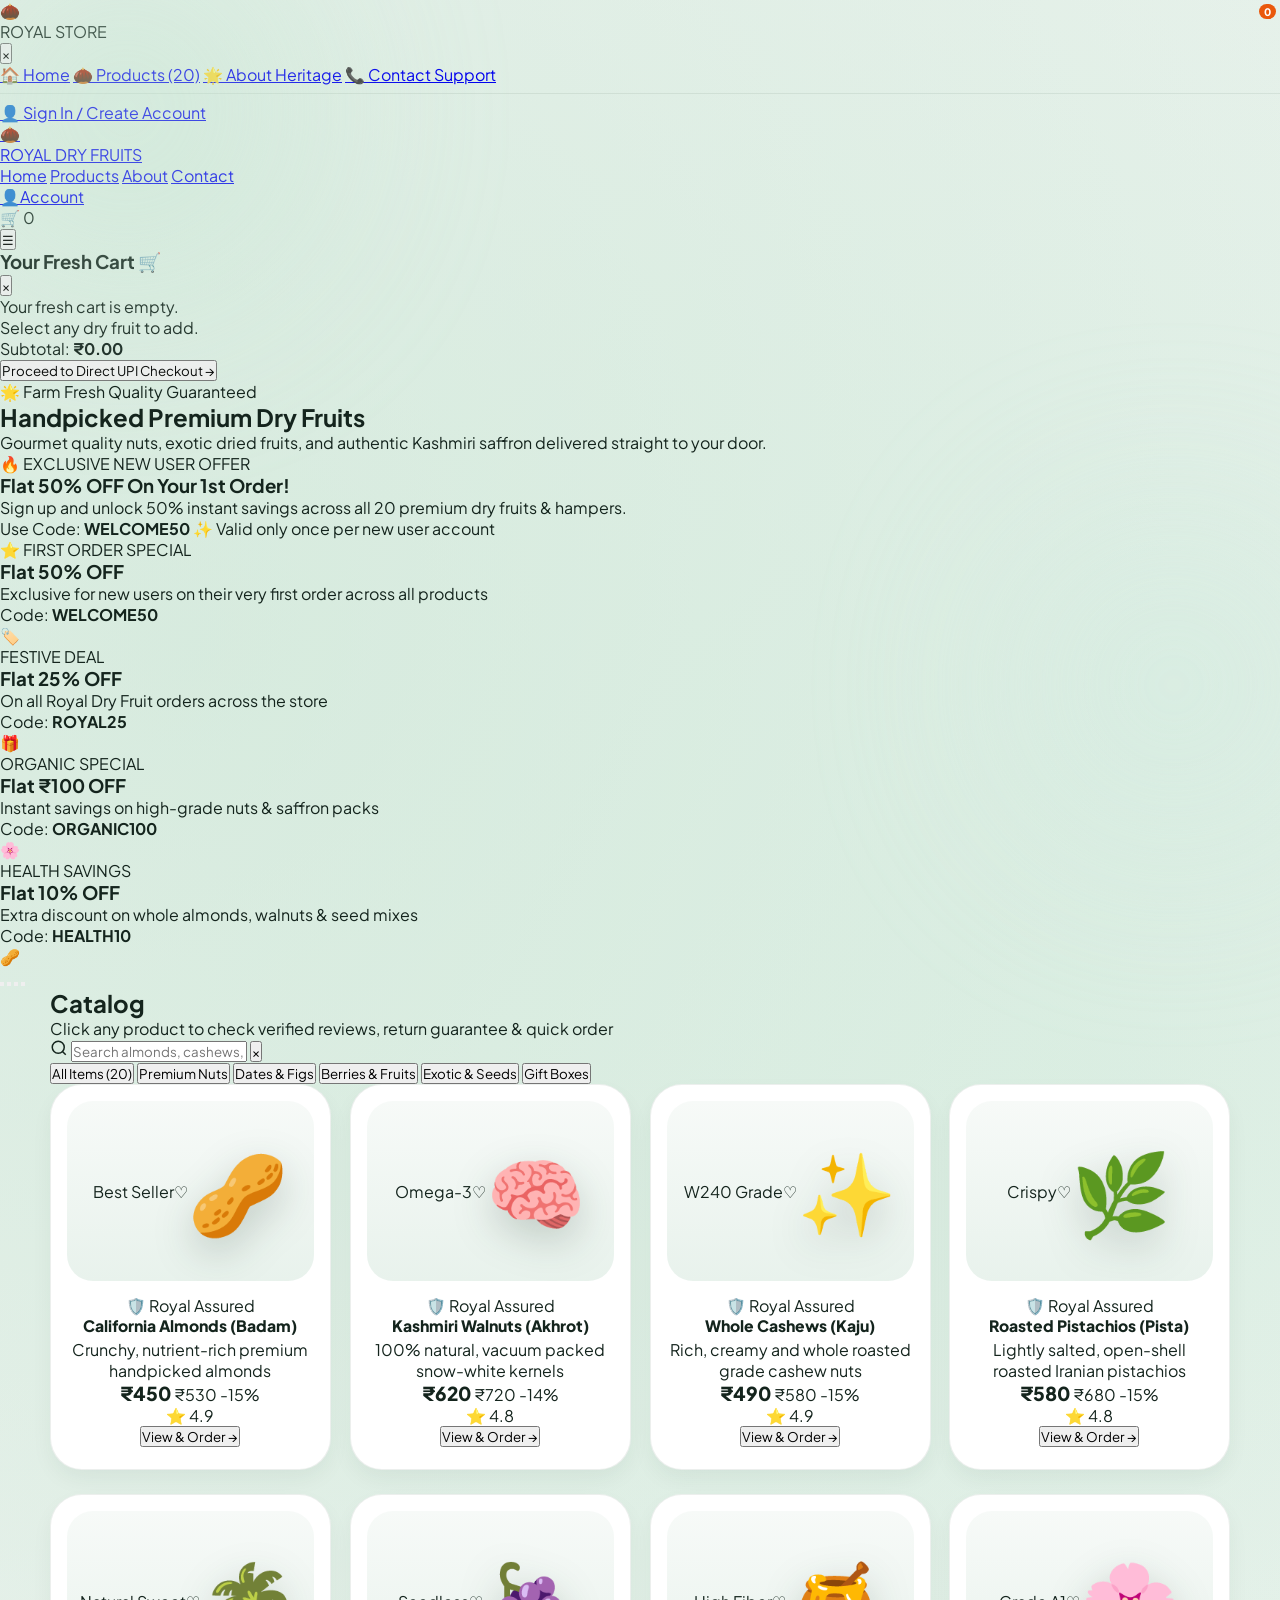
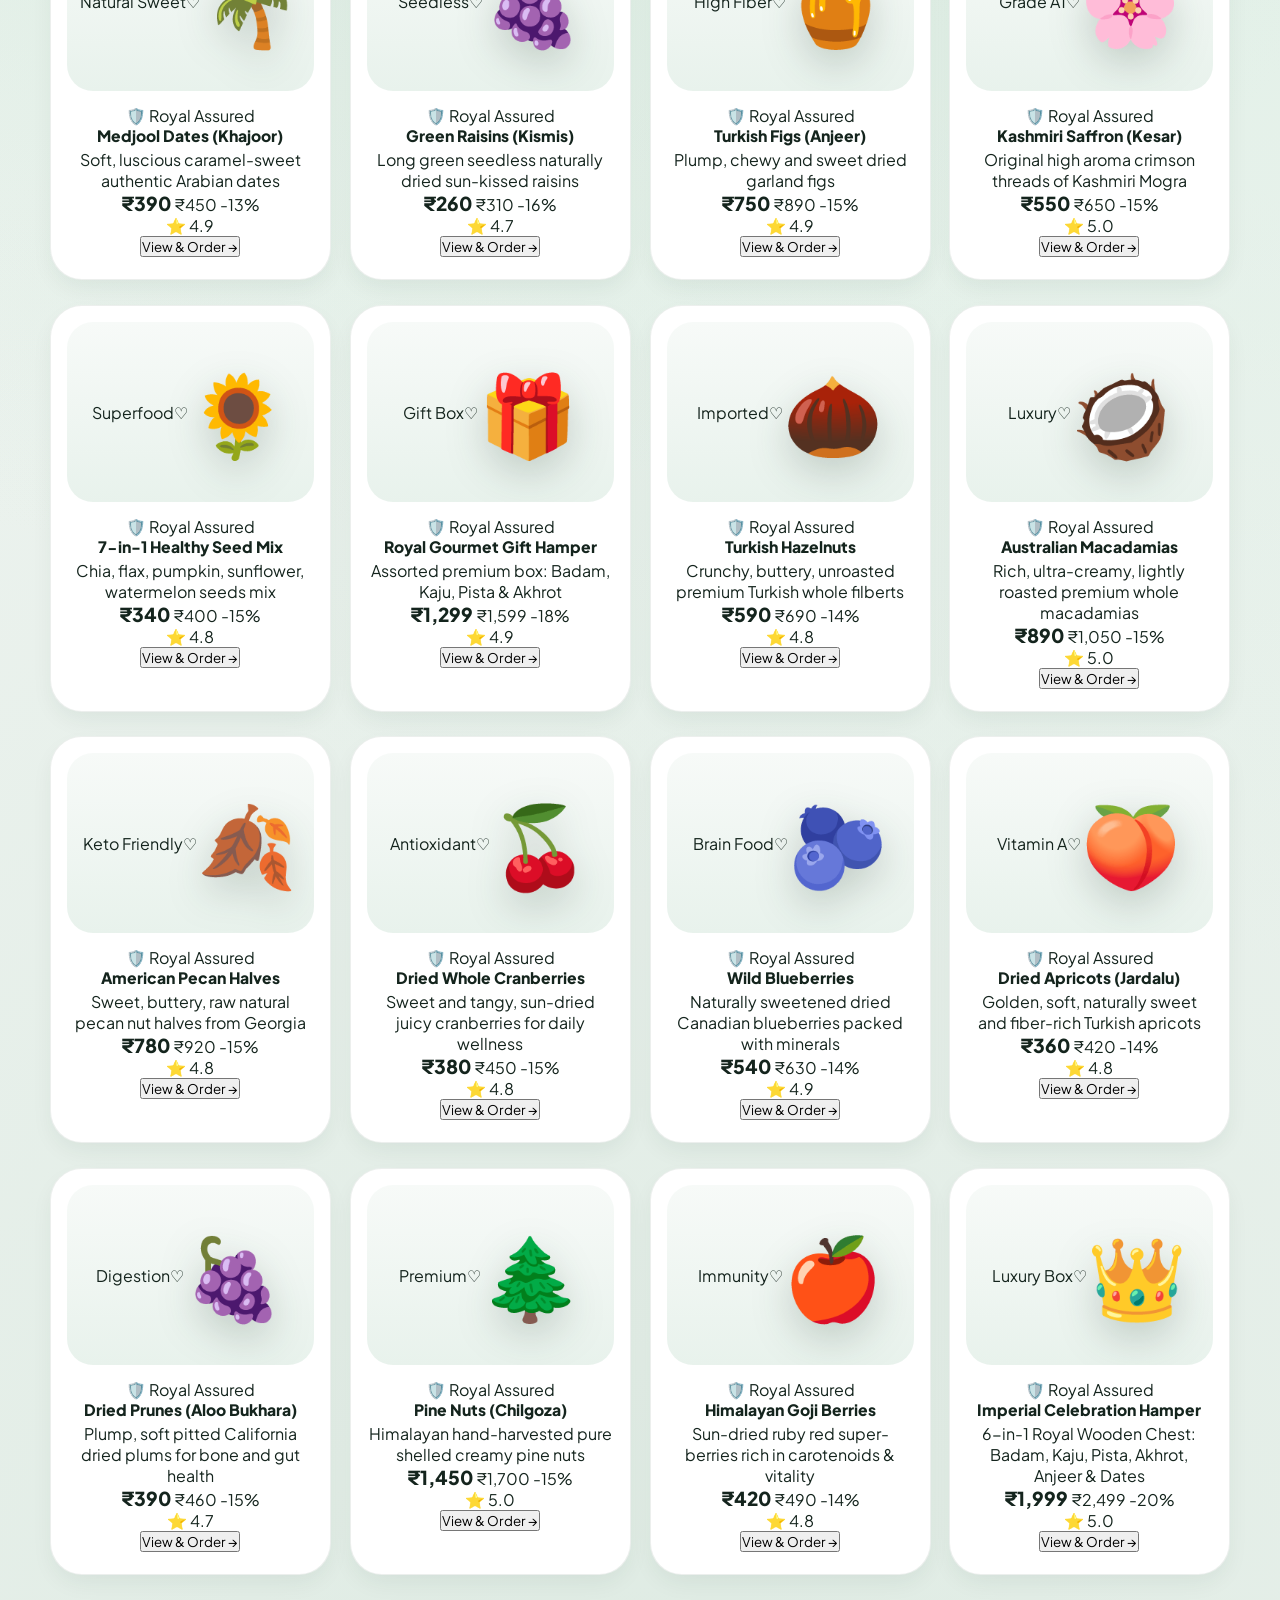
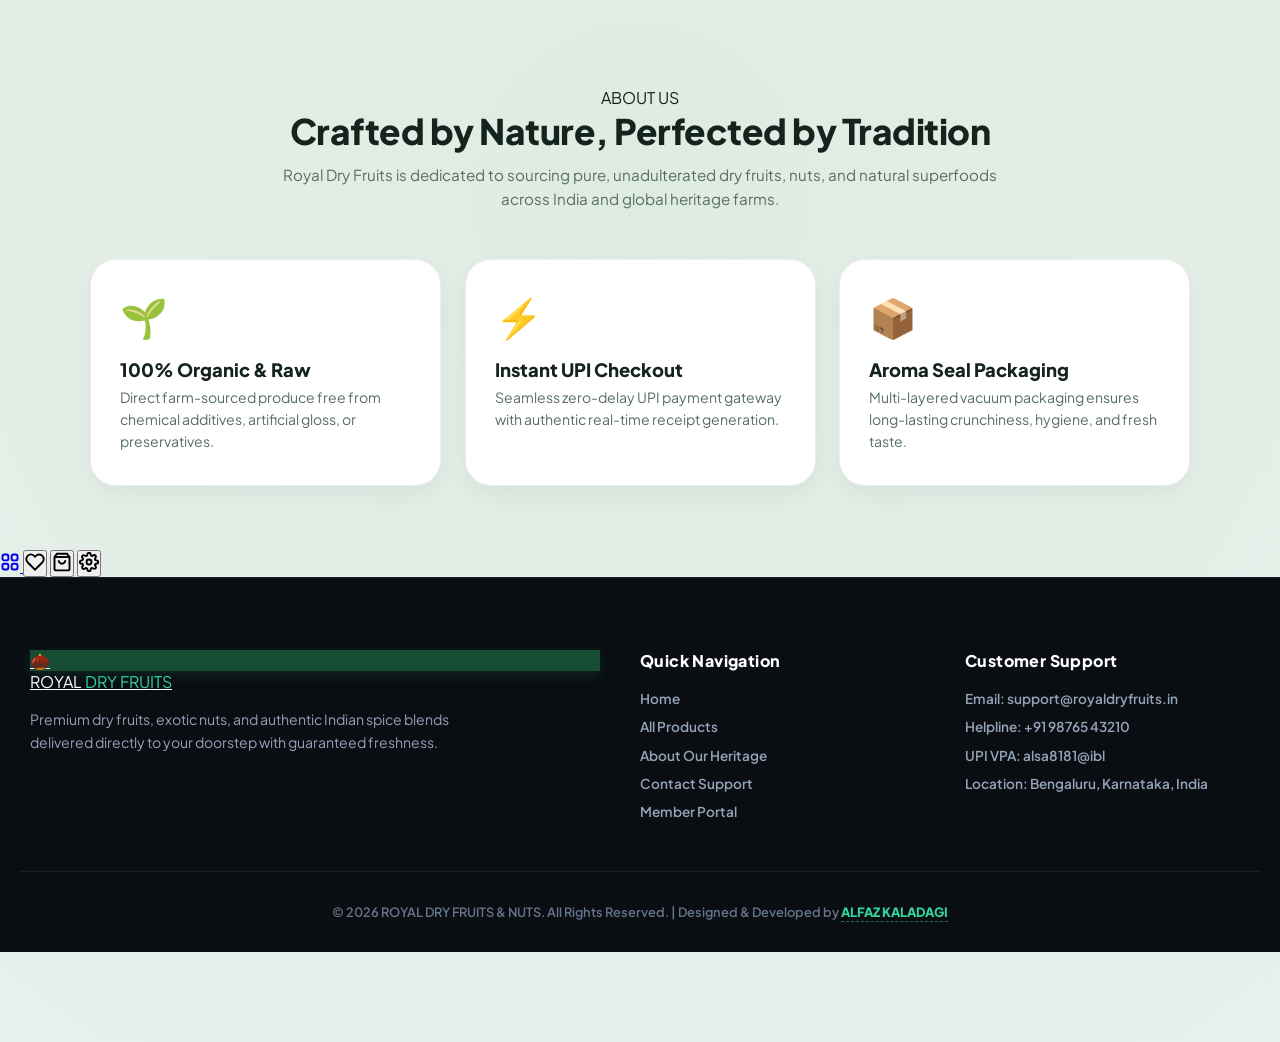
==== commit c4a9b5f4: "Update index.html" ====
--- a/index.html
+++ b/index.html
@@ -3,7 +3,7 @@
 <head>
   <meta charset="UTF-8">
   <meta name="viewport" content="width=device-width, initial-scale=1.0, maximum-scale=1.0, user-scalable=no">
-  <title>Catalog — ROYAL NUTS & DRY FRUITS</title>
+  <title>ROYAL NUTS & DRY FRUITS — Premium Gourmet Store</title>
   
   <link rel="icon" href="data:image/svg+xml,<svg xmlns='http://www.w3.org/2000/svg' viewBox='0 0 100 100'><text y='.9em' font-size='90'>🌰</text></svg>">
   <meta name="theme-color" content="#edf3ef">
@@ -49,7 +49,7 @@
     </div>
   </div>
 
-  <!-- Responsive Mobile Navigation Drawer -->
+  <!-- Responsive Mobile Navigation Drawer (Hidden Off-Screen by Default) -->
   <div class="mobile-drawer-backdrop" id="mobileDrawerBackdrop" onclick="closeMobileMenu()"></div>
   <aside class="mobile-nav-drawer" id="mobileNavDrawer">
     <div class="mobile-drawer-header">
@@ -70,8 +70,8 @@
     </div>
 
     <div class="mobile-drawer-links">
-      <a href="#home" class="mobile-drawer-link active" onclick="closeMobileMenu()">🏠 Home Catalog</a>
-      <a href="#products" class="mobile-drawer-link" onclick="closeMobileMenu()">🌰 All Dry Fruits (20)</a>
+      <a href="#home" class="mobile-drawer-link active" onclick="closeMobileMenu()">🏠 Home</a>
+      <a href="#products" class="mobile-drawer-link" onclick="closeMobileMenu()">🌰 Products (20)</a>
       <a href="#about" class="mobile-drawer-link" onclick="closeMobileMenu()">🌟 About Heritage</a>
       <a href="#contact" class="mobile-drawer-link" onclick="closeMobileMenu()">📞 Contact Support</a>
 
@@ -90,7 +90,7 @@
     </div>
   </aside>
 
-  <!-- Desktop Sticky Header Bar -->
+  <!-- Sticky Top Navbar -->
   <header class="navbar-sticky-wrapper">
     <nav class="navbar">
       <a href="#home" class="nav-brand">
@@ -101,19 +101,23 @@
         </div>
       </a>
 
+      <!-- Desktop Nav Links -->
       <div class="nav-links">
-        <a href="#home" class="nav-link active">Catalog</a>
+        <a href="#home" class="nav-link active">Home</a>
         <a href="#products" class="nav-link">Products</a>
         <a href="#about" class="nav-link">About</a>
         <a href="#contact" class="nav-link">Contact</a>
       </div>
 
+      <!-- Action Controls -->
       <div class="nav-controls-right">
+        <!-- Unauthenticated Account Button -->
         <a href="auth.html" class="nav-link auth-nav-link" id="navAccountBtn">
           <span class="auth-icon">👤</span>
           <span class="auth-btn-label">Account</span>
         </a>
 
+        <!-- Authenticated User Profile & Logout (Desktop) -->
         <div class="user-profile-menu" id="navUserMenu" style="display: none;">
           <button class="profile-trigger-btn" onclick="openProfileModal()" title="View & Edit Profile">
             <img id="navUserAvatar" src="" alt="Profile" class="nav-avatar-img" />
@@ -129,17 +133,19 @@
           </button>
         </div>
 
+        <!-- Cart Pill -->
         <div class="cart-pill clickable-cart" id="navbarCartPill" onclick="openCartDrawer()" title="View Cart">
           <span class="cart-icon-symbol">🛒</span>
           <span class="cart-count-badge" id="cartItemCount">0</span>
         </div>
 
+        <!-- Mobile Hamburger Button -->
         <button class="mobile-menu-trigger" onclick="openMobileMenu()" title="Open Navigation">☰</button>
       </div>
     </nav>
   </header>
 
-  <!-- Slide-out Shopping Cart Drawer -->
+  <!-- Slide-out Shopping Cart Drawer (Strictly Hidden by Default) -->
   <div class="cart-drawer-backdrop" id="cartDrawerBackdrop" onclick="closeCartDrawer()"></div>
   <div class="cart-drawer" id="cartDrawer">
     <div class="cart-drawer-header">
@@ -157,349 +163,582 @@
   </div>
 
   <!-- Main Content -->
-  <main id="home">
-    
-    <!-- Top Catalog Header (Matching Reference Image) -->
-    <div class="catalog-top-header">
-      <div class="catalog-title-wrap">
-        <h1 class="catalog-main-title">Catalog</h1>
-      </div>
-      <button class="catalog-notif-btn" onclick="openCartDrawer()" title="Cart Notifications">
-        <svg width="20" height="20" viewBox="0 0 24 24" fill="none" stroke="currentColor" stroke-width="2.2">
-          <path d="M18 8A6 6 0 0 0 6 8c0 7-3 9-3 9h18s-3-2-3-9"></path>
-          <path d="M13.73 21a2 2 0 0 1-3.46 0"></path>
-        </svg>
-        <span class="notif-badge-dot"></span>
-      </button>
-    </div>
-
-    <!-- Search Input Bar with Filter Toggle (Matching Reference Image) -->
-    <div class="catalog-search-container">
-      <div class="catalog-search-bar">
-        <svg class="search-icon-left" width="18" height="18" viewBox="0 0 24 24" fill="none" stroke="currentColor" stroke-width="2.2">
-          <circle cx="11" cy="11" r="8"></circle>
-          <line x1="21" y1="21" x2="16.65" y2="16.65"></line>
-        </svg>
-        <input type="text" id="productSearch" placeholder="Search almonds, cashews, berries..." oninput="handleSearch()">
-        <button class="search-filter-icon-btn" onclick="focusSearch()" title="Filters">
-          <svg width="18" height="18" viewBox="0 0 24 24" fill="none" stroke="currentColor" stroke-width="2.2">
-            <line x1="4" y1="21" x2="4" y2="14"></line>
-            <line x1="4" y1="10" x2="4" y2="3"></line>
-            <line x1="12" y1="21" x2="12" y2="12"></line>
-            <line x1="12" y1="8" x2="12" y2="3"></line>
-            <line x1="20" y1="21" x2="20" y2="16"></line>
-            <line x1="20" y1="12" x2="20" y2="3"></line>
-            <line x1="1" y1="14" x2="7" y2="14"></line>
-            <line x1="9" y1="8" x2="15" y2="8"></line>
-            <line x1="17" y1="16" x2="23" y2="16"></line>
+  <main>
+    <!-- Hero Section -->
+    <section id="home" class="hero-section fade-in-scroll">
+      <div class="hero-text">
+        <span class="hero-tag">🌟 Farm Fresh Quality Guaranteed</span>
+        <h2>Handpicked Premium Dry Fruits</h2>
+        <p>Gourmet quality nuts, exotic dried fruits, and authentic Kashmiri saffron delivered straight to your door.</p>
+      </div>
+
+      <!-- Pinned 50% OFF Banner -->
+      <div class="pinned-welcome-banner">
+        <div class="pinned-welcome-content">
+          <div class="pinned-tag">🔥 EXCLUSIVE NEW USER OFFER</div>
+          <h3>Flat 50% OFF On Your 1st Order!</h3>
+          <p>Sign up and unlock 50% instant savings across all 20 premium dry fruits & hampers.</p>
+        </div>
+        <div class="pinned-welcome-action">
+          <span class="pinned-coupon-code" onclick="copyOfferCode('WELCOME50')" title="Click to copy">
+            Use Code: <strong>WELCOME50</strong>
+          </span>
+          <span class="pinned-subtext">✨ Valid only once per new user account</span>
+        </div>
+      </div>
+
+      <!-- Offers Carousel -->
+      <div class="offers-carousel-wrapper">
+        <div class="offers-track" id="offersTrack">
+          <div class="offer-card offer-pinned-hero">
+            <div class="offer-badge pulse-badge">⭐ FIRST ORDER SPECIAL</div>
+            <div class="offer-content">
+              <h3>Flat 50% OFF</h3>
+              <p>Exclusive for new users on their very first order across all products</p>
+              <span class="offer-code" onclick="copyOfferCode('WELCOME50')">Code: <strong>WELCOME50</strong></span>
+            </div>
+            <div class="offer-icon">🏷️</div>
+          </div>
+
+          <div class="offer-card offer-gold">
+            <div class="offer-badge">FESTIVE DEAL</div>
+            <div class="offer-content">
+              <h3>Flat 25% OFF</h3>
+              <p>On all Royal Dry Fruit orders across the store</p>
+              <span class="offer-code" onclick="copyOfferCode('ROYAL25')">Code: <strong>ROYAL25</strong></span>
+            </div>
+            <div class="offer-icon">🎁</div>
+          </div>
+
+          <div class="offer-card offer-emerald">
+            <div class="offer-badge">ORGANIC SPECIAL</div>
+            <div class="offer-content">
+              <h3>Flat ₹100 OFF</h3>
+              <p>Instant savings on high-grade nuts & saffron packs</p>
+              <span class="offer-code" onclick="copyOfferCode('ORGANIC100')">Code: <strong>ORGANIC100</strong></span>
+            </div>
+            <div class="offer-icon">🌸</div>
+          </div>
+
+          <div class="offer-card offer-purple">
+            <div class="offer-badge">HEALTH SAVINGS</div>
+            <div class="offer-content">
+              <h3>Flat 10% OFF</h3>
+              <p>Extra discount on whole almonds, walnuts & seed mixes</p>
+              <span class="offer-code" onclick="copyOfferCode('HEALTH10')">Code: <strong>HEALTH10</strong></span>
+            </div>
+            <div class="offer-icon">🥜</div>
+          </div>
+        </div>
+
+        <div class="carousel-dots">
+          <button class="dot active" onclick="goToSlide(0)"></button>
+          <button class="dot" onclick="goToSlide(1)"></button>
+          <button class="dot" onclick="goToSlide(2)"></button>
+          <button class="dot" onclick="goToSlide(3)"></button>
+        </div>
+      </div>
+    </section>
+
+    <!-- Products Catalog Section -->
+    <section id="products" class="store-container fade-in-scroll">
+      <div class="section-header">
+        <div>
+          <h2>Catalog</h2>
+          <p>Click any product to check verified reviews, return guarantee & quick order</p>
+        </div>
+
+        <div class="search-bar-wrapper">
+          <svg class="search-icon" width="18" height="18" viewBox="0 0 24 24" fill="none" stroke="currentColor" stroke-width="2">
+            <circle cx="11" cy="11" r="8"></circle>
+            <line x1="21" y1="21" x2="16.65" y2="16.65"></line>
           </svg>
-        </button>
-      </div>
-    </div>
-
-    <!-- Category Pill Filter Row (Matching Reference Image) -->
-    <div class="catalog-pills-row">
-      <button class="catalog-pill active" onclick="filterCategory('all', this)">All Items (20)</button>
-      <button class="catalog-pill" onclick="filterCategory('nuts', this)">Premium Nuts</button>
-      <button class="catalog-pill" onclick="filterCategory('dried', this)">Dates & Figs</button>
-      <button class="catalog-pill" onclick="filterCategory('berries', this)">Berries</button>
-      <button class="catalog-pill" onclick="filterCategory('exotic', this)">Exotic Seeds</button>
-      <button class="catalog-pill" onclick="filterCategory('hampers', this)">Gift Boxes</button>
-    </div>
-
-    <!-- 2-Column Luxury Product Grid (Matching Reference Image) -->
-    <section id="products" class="store-container">
-      
+          <input type="text" id="productSearch" placeholder="Search almonds, cashews, berries..." oninput="handleSearch()">
+          <button class="clear-search-btn" id="clearSearchBtn" onclick="clearSearch()">&times;</button>
+        </div>
+      </div>
+
+      <!-- Category Filter Pills -->
+      <div class="category-filters">
+        <button class="filter-pill active" onclick="filterCategory('all', this)">All Items (20)</button>
+        <button class="filter-pill" onclick="filterCategory('nuts', this)">Premium Nuts</button>
+        <button class="filter-pill" onclick="filterCategory('dried', this)">Dates & Figs</button>
+        <button class="filter-pill" onclick="filterCategory('berries', this)">Berries & Fruits</button>
+        <button class="filter-pill" onclick="filterCategory('exotic', this)">Exotic & Seeds</button>
+        <button class="filter-pill" onclick="filterCategory('hampers', this)">Gift Boxes</button>
+      </div>
+
       <div class="no-results" id="noResults" style="display: none;">
         <p>🔍 No dry fruits found matching your search.</p>
       </div>
 
+      <!-- Prominent 2-Column Product Grid -->
       <div class="product-grid" id="productGrid">
         
         <!-- 1 -->
         <div class="product-card fade-in-scroll" data-id="1" data-category="nuts" data-name="California Jumbo Almonds (Badam)" data-base-price="450" data-base-weight="500g" data-price-250g="240" data-price-500g="450" data-price-1kg="860" data-rating="4.9" data-reviews-count="142" data-origin="California, USA" data-icon="🥜" data-desc="Crunchy, nutrient-rich premium handpicked almonds loaded with Vitamin E and healthy fats." onclick="openProductQuickView(this)">
           <div class="product-visual">
-            <span class="stock-tag-left">Best Seller</span>
-            <span class="card-discount-tag">-15%</span>
+            <span class="stock-tag">Best Seller</span>
+            <div class="card-fav-btn">♡</div>
             <span class="product-emoji">🥜</span>
           </div>
           <div class="product-details">
-            <h3>California Almonds</h3>
-            <div class="card-live-price">₹450</div>
-          </div>
-          <button class="card-bottom-fav-pill" onclick="event.stopPropagation(); toggleCardFav(this)" title="Save to Favorites">♡</button>
+            <div class="brand-verified-line">🛡️ Royal Assured</div>
+            <h3>California Almonds (Badam)</h3>
+            <p>Crunchy, nutrient-rich premium handpicked almonds</p>
+            <div class="price-rating-cluster">
+              <div class="price-discount-wrap">
+                <span class="card-live-price">₹450</span>
+                <span class="card-original-strike">₹530</span>
+                <span class="card-discount-badge">-15%</span>
+              </div>
+              <span class="rating-stars">⭐ 4.9</span>
+            </div>
+            <button class="quick-card-action-btn" onclick="event.stopPropagation(); openProductQuickView(this.closest('.product-card'))">View & Order →</button>
+          </div>
         </div>
 
         <!-- 2 -->
         <div class="product-card fade-in-scroll" data-id="2" data-category="nuts" data-name="Kashmiri Walnut Kernels (Akhrot)" data-base-price="620" data-base-weight="500g" data-price-250g="330" data-price-500g="620" data-price-1kg="1190" data-rating="4.8" data-reviews-count="98" data-origin="Kashmir Valley, India" data-icon="🧠" data-desc="100% natural snow-white Kashmiri walnut halves rich in Omega-3 essential brain fatty acids." onclick="openProductQuickView(this)">
           <div class="product-visual">
-            <span class="stock-tag-left">Omega-3</span>
-            <span class="card-discount-tag">-14%</span>
+            <span class="stock-tag">Omega-3</span>
+            <div class="card-fav-btn">♡</div>
             <span class="product-emoji">🧠</span>
           </div>
           <div class="product-details">
-            <h3>Kashmiri Walnuts</h3>
-            <div class="card-live-price">₹620</div>
-          </div>
-          <button class="card-bottom-fav-pill" onclick="event.stopPropagation(); toggleCardFav(this)" title="Save to Favorites">♡</button>
+            <div class="brand-verified-line">🛡️ Royal Assured</div>
+            <h3>Kashmiri Walnuts (Akhrot)</h3>
+            <p>100% natural, vacuum packed snow-white kernels</p>
+            <div class="price-rating-cluster">
+              <div class="price-discount-wrap">
+                <span class="card-live-price">₹620</span>
+                <span class="card-original-strike">₹720</span>
+                <span class="card-discount-badge">-14%</span>
+              </div>
+              <span class="rating-stars">⭐ 4.8</span>
+            </div>
+            <button class="quick-card-action-btn" onclick="event.stopPropagation(); openProductQuickView(this.closest('.product-card'))">View & Order →</button>
+          </div>
         </div>
 
         <!-- 3 -->
         <div class="product-card fade-in-scroll" data-id="3" data-category="nuts" data-name="King Size Whole Cashews (Kaju)" data-base-price="490" data-base-weight="500g" data-price-250g="260" data-price-500g="490" data-price-1kg="940" data-rating="4.9" data-reviews-count="165" data-origin="Goa / Mangalore" data-icon="✨" data-desc="Grade W240 king cashews with smooth texture, buttery crunch and zero bitter bites." onclick="openProductQuickView(this)">
           <div class="product-visual">
-            <span class="stock-tag-left">W240 Grade</span>
-            <span class="card-discount-tag">-15%</span>
+            <span class="stock-tag">W240 Grade</span>
+            <div class="card-fav-btn">♡</div>
             <span class="product-emoji">✨</span>
           </div>
           <div class="product-details">
-            <h3>Whole Cashews</h3>
-            <div class="card-live-price">₹490</div>
-          </div>
-          <button class="card-bottom-fav-pill" onclick="event.stopPropagation(); toggleCardFav(this)" title="Save to Favorites">♡</button>
+            <div class="brand-verified-line">🛡️ Royal Assured</div>
+            <h3>Whole Cashews (Kaju)</h3>
+            <p>Rich, creamy and whole roasted grade cashew nuts</p>
+            <div class="price-rating-cluster">
+              <div class="price-discount-wrap">
+                <span class="card-live-price">₹490</span>
+                <span class="card-original-strike">₹580</span>
+                <span class="card-discount-badge">-15%</span>
+              </div>
+              <span class="rating-stars">⭐ 4.9</span>
+            </div>
+            <button class="quick-card-action-btn" onclick="event.stopPropagation(); openProductQuickView(this.closest('.product-card'))">View & Order →</button>
+          </div>
         </div>
 
         <!-- 4 -->
         <div class="product-card fade-in-scroll" data-id="4" data-category="nuts" data-name="Roasted Salted Pistachios (Pista)" data-base-price="580" data-base-weight="500g" data-price-250g="310" data-price-500g="580" data-price-1kg="1100" data-rating="4.8" data-reviews-count="112" data-origin="Iran" data-icon="🌿" data-desc="Naturally split Iranian pistachios gently roasted with Himalayan pink salt for ultimate crispiness." onclick="openProductQuickView(this)">
           <div class="product-visual">
-            <span class="stock-tag-left">Crispy</span>
-            <span class="card-discount-tag">-15%</span>
+            <span class="stock-tag">Crispy</span>
+            <div class="card-fav-btn">♡</div>
             <span class="product-emoji">🌿</span>
           </div>
           <div class="product-details">
-            <h3>Roasted Pistachios</h3>
-            <div class="card-live-price">₹580</div>
-          </div>
-          <button class="card-bottom-fav-pill" onclick="event.stopPropagation(); toggleCardFav(this)" title="Save to Favorites">♡</button>
+            <div class="brand-verified-line">🛡️ Royal Assured</div>
+            <h3>Roasted Pistachios (Pista)</h3>
+            <p>Lightly salted, open-shell roasted Iranian pistachios</p>
+            <div class="price-rating-cluster">
+              <div class="price-discount-wrap">
+                <span class="card-live-price">₹580</span>
+                <span class="card-original-strike">₹680</span>
+                <span class="card-discount-badge">-15%</span>
+              </div>
+              <span class="rating-stars">⭐ 4.8</span>
+            </div>
+            <button class="quick-card-action-btn" onclick="event.stopPropagation(); openProductQuickView(this.closest('.product-card'))">View & Order →</button>
+          </div>
         </div>
 
         <!-- 5 -->
         <div class="product-card fade-in-scroll" data-id="5" data-category="dried" data-name="Arabian Medjool Dates (Khajoor)" data-base-price="390" data-base-weight="500g" data-price-250g="210" data-price-500g="390" data-price-1kg="740" data-rating="4.9" data-reviews-count="178" data-origin="Medina, Saudi Arabia" data-icon="🌴" data-desc="Soft, luscious caramel-sweet authentic Arabian Medjool dates with high natural energy minerals." onclick="openProductQuickView(this)">
           <div class="product-visual">
-            <span class="stock-tag-left">Natural Sweet</span>
-            <span class="card-discount-tag">-13%</span>
+            <span class="stock-tag">Natural Sweet</span>
+            <div class="card-fav-btn">♡</div>
             <span class="product-emoji">🌴</span>
           </div>
           <div class="product-details">
-            <h3>Medjool Dates</h3>
-            <div class="card-live-price">₹390</div>
-          </div>
-          <button class="card-bottom-fav-pill" onclick="event.stopPropagation(); toggleCardFav(this)" title="Save to Favorites">♡</button>
+            <div class="brand-verified-line">🛡️ Royal Assured</div>
+            <h3>Medjool Dates (Khajoor)</h3>
+            <p>Soft, luscious caramel-sweet authentic Arabian dates</p>
+            <div class="price-rating-cluster">
+              <div class="price-discount-wrap">
+                <span class="card-live-price">₹390</span>
+                <span class="card-original-strike">₹450</span>
+                <span class="card-discount-badge">-13%</span>
+              </div>
+              <span class="rating-stars">⭐ 4.9</span>
+            </div>
+            <button class="quick-card-action-btn" onclick="event.stopPropagation(); openProductQuickView(this.closest('.product-card'))">View & Order →</button>
+          </div>
         </div>
 
         <!-- 6 -->
         <div class="product-card fade-in-scroll" data-id="6" data-category="dried" data-name="Afghani Green Raisins (Kismis)" data-base-price="260" data-base-weight="500g" data-price-250g="140" data-price-500g="260" data-price-1kg="490" data-rating="4.7" data-reviews-count="84" data-origin="Kandahar, Afghanistan" data-icon="🍇" data-desc="Naturally dried seedless long green raisins harvested from traditional mountain vineyards." onclick="openProductQuickView(this)">
           <div class="product-visual">
-            <span class="stock-tag-left">Seedless</span>
-            <span class="card-discount-tag">-16%</span>
+            <span class="stock-tag">Seedless</span>
+            <div class="card-fav-btn">♡</div>
             <span class="product-emoji">🍇</span>
           </div>
           <div class="product-details">
-            <h3>Green Raisins</h3>
-            <div class="card-live-price">₹260</div>
-          </div>
-          <button class="card-bottom-fav-pill" onclick="event.stopPropagation(); toggleCardFav(this)" title="Save to Favorites">♡</button>
+            <div class="brand-verified-line">🛡️ Royal Assured</div>
+            <h3>Green Raisins (Kismis)</h3>
+            <p>Long green seedless naturally dried sun-kissed raisins</p>
+            <div class="price-rating-cluster">
+              <div class="price-discount-wrap">
+                <span class="card-live-price">₹260</span>
+                <span class="card-original-strike">₹310</span>
+                <span class="card-discount-badge">-16%</span>
+              </div>
+              <span class="rating-stars">⭐ 4.7</span>
+            </div>
+            <button class="quick-card-action-btn" onclick="event.stopPropagation(); openProductQuickView(this.closest('.product-card'))">View & Order →</button>
+          </div>
         </div>
 
         <!-- 7 -->
         <div class="product-card fade-in-scroll" data-id="7" data-category="dried" data-name="Turkish Dried Figs (Anjeer)" data-base-price="750" data-base-weight="500g" data-price-250g="390" data-price-500g="750" data-price-1kg="1420" data-rating="4.9" data-reviews-count="131" data-origin="Izmir, Turkey" data-icon="🍯" data-desc="Plump garland figs packed with dietary fiber, calcium and antioxidant vitamins." onclick="openProductQuickView(this)">
           <div class="product-visual">
-            <span class="stock-tag-left">High Fiber</span>
-            <span class="card-discount-tag">-15%</span>
+            <span class="stock-tag">High Fiber</span>
+            <div class="card-fav-btn">♡</div>
             <span class="product-emoji">🍯</span>
           </div>
           <div class="product-details">
-            <h3>Turkish Figs</h3>
-            <div class="card-live-price">₹750</div>
-          </div>
-          <button class="card-bottom-fav-pill" onclick="event.stopPropagation(); toggleCardFav(this)" title="Save to Favorites">♡</button>
+            <div class="brand-verified-line">🛡️ Royal Assured</div>
+            <h3>Turkish Figs (Anjeer)</h3>
+            <p>Plump, chewy and sweet dried garland figs</p>
+            <div class="price-rating-cluster">
+              <div class="price-discount-wrap">
+                <span class="card-live-price">₹750</span>
+                <span class="card-original-strike">₹890</span>
+                <span class="card-discount-badge">-15%</span>
+              </div>
+              <span class="rating-stars">⭐ 4.9</span>
+            </div>
+            <button class="quick-card-action-btn" onclick="event.stopPropagation(); openProductQuickView(this.closest('.product-card'))">View & Order →</button>
+          </div>
         </div>
 
         <!-- 8 -->
         <div class="product-card fade-in-scroll" data-id="8" data-category="exotic" data-name="Kashmir Mogra Saffron (Kesar)" data-base-price="550" data-base-weight="2g" data-price-250g="300" data-price-500g="550" data-price-1kg="1050" data-unit-type="grams" data-rating="5.0" data-reviews-count="210" data-origin="Pampore, Kashmir" data-icon="🌸" data-desc="Pure Grade A1 authentic Mogra saffron threads from the purple saffron fields of Pampore." onclick="openProductQuickView(this)">
           <div class="product-visual">
-            <span class="stock-tag-left">Grade A1</span>
-            <span class="card-discount-tag">-15%</span>
+            <span class="stock-tag">Grade A1</span>
+            <div class="card-fav-btn">♡</div>
             <span class="product-emoji">🌸</span>
           </div>
           <div class="product-details">
-            <h3>Kashmiri Saffron</h3>
-            <div class="card-live-price">₹550</div>
-          </div>
-          <button class="card-bottom-fav-pill" onclick="event.stopPropagation(); toggleCardFav(this)" title="Save to Favorites">♡</button>
+            <div class="brand-verified-line">🛡️ Royal Assured</div>
+            <h3>Kashmiri Saffron (Kesar)</h3>
+            <p>Original high aroma crimson threads of Kashmiri Mogra</p>
+            <div class="price-rating-cluster">
+              <div class="price-discount-wrap">
+                <span class="card-live-price">₹550</span>
+                <span class="card-original-strike">₹650</span>
+                <span class="card-discount-badge">-15%</span>
+              </div>
+              <span class="rating-stars">⭐ 5.0</span>
+            </div>
+            <button class="quick-card-action-btn" onclick="event.stopPropagation(); openProductQuickView(this.closest('.product-card'))">View & Order →</button>
+          </div>
         </div>
 
         <!-- 9 -->
         <div class="product-card fade-in-scroll" data-id="9" data-category="exotic" data-name="Dried Chia & Pumpkin Seeds Mix" data-base-price="340" data-base-weight="500g" data-price-250g="190" data-price-500g="340" data-price-1kg="640" data-rating="4.8" data-reviews-count="76" data-origin="Organic India Farms" data-icon="🌻" data-desc="Superfood roasted blend of chia, pumpkin, flax, sunflower and watermelon seeds." onclick="openProductQuickView(this)">
           <div class="product-visual">
-            <span class="stock-tag-left">Superfood</span>
-            <span class="card-discount-tag">-15%</span>
+            <span class="stock-tag">Superfood</span>
+            <div class="card-fav-btn">♡</div>
             <span class="product-emoji">🌻</span>
           </div>
           <div class="product-details">
-            <h3>7-in-1 Seed Mix</h3>
-            <div class="card-live-price">₹340</div>
-          </div>
-          <button class="card-bottom-fav-pill" onclick="event.stopPropagation(); toggleCardFav(this)" title="Save to Favorites">♡</button>
+            <div class="brand-verified-line">🛡️ Royal Assured</div>
+            <h3>7-in-1 Healthy Seed Mix</h3>
+            <p>Chia, flax, pumpkin, sunflower, watermelon seeds mix</p>
+            <div class="price-rating-cluster">
+              <div class="price-discount-wrap">
+                <span class="card-live-price">₹340</span>
+                <span class="card-original-strike">₹400</span>
+                <span class="card-discount-badge">-15%</span>
+              </div>
+              <span class="rating-stars">⭐ 4.8</span>
+            </div>
+            <button class="quick-card-action-btn" onclick="event.stopPropagation(); openProductQuickView(this.closest('.product-card'))">View & Order →</button>
+          </div>
         </div>
 
         <!-- 10 -->
         <div class="product-card fade-in-scroll" data-id="10" data-category="hampers" data-name="Royal Gourmet Dry Fruit Hamper" data-base-price="1299" data-base-weight="1kg" data-price-250g="699" data-price-500g="999" data-price-1kg="1299" data-rating="4.9" data-reviews-count="194" data-origin="Royal Custom Packaging" data-icon="🎁" data-desc="Exquisite gold-embossed gift hamper box containing selected supreme grade nuts and dried fruits." onclick="openProductQuickView(this)">
           <div class="product-visual">
-            <span class="stock-tag-left">Gift Box</span>
-            <span class="card-discount-tag">-18%</span>
+            <span class="stock-tag">Gift Box</span>
+            <div class="card-fav-btn">♡</div>
             <span class="product-emoji">🎁</span>
           </div>
           <div class="product-details">
-            <h3>Gourmet Gift Hamper</h3>
-            <div class="card-live-price">₹1,299</div>
-          </div>
-          <button class="card-bottom-fav-pill" onclick="event.stopPropagation(); toggleCardFav(this)" title="Save to Favorites">♡</button>
+            <div class="brand-verified-line">🛡️ Royal Assured</div>
+            <h3>Royal Gourmet Gift Hamper</h3>
+            <p>Assorted premium box: Badam, Kaju, Pista & Akhrot</p>
+            <div class="price-rating-cluster">
+              <div class="price-discount-wrap">
+                <span class="card-live-price">₹1,299</span>
+                <span class="card-original-strike">₹1,599</span>
+                <span class="card-discount-badge">-18%</span>
+              </div>
+              <span class="rating-stars">⭐ 4.9</span>
+            </div>
+            <button class="quick-card-action-btn" onclick="event.stopPropagation(); openProductQuickView(this.closest('.product-card'))">View & Order →</button>
+          </div>
         </div>
 
         <!-- 11 -->
         <div class="product-card fade-in-scroll" data-id="11" data-category="nuts" data-name="Raw Turkish Hazelnuts" data-base-price="590" data-base-weight="500g" data-price-250g="320" data-price-500g="590" data-price-1kg="1120" data-rating="4.8" data-reviews-count="67" data-origin="Trabzon, Turkey" data-icon="🌰" data-desc="Crunchy, buttery, unroasted premium Turkish whole filberts rich in folate and vitamin E." onclick="openProductQuickView(this)">
           <div class="product-visual">
-            <span class="stock-tag-left">Imported</span>
-            <span class="card-discount-tag">-14%</span>
+            <span class="stock-tag">Imported</span>
+            <div class="card-fav-btn">♡</div>
             <span class="product-emoji">🌰</span>
           </div>
           <div class="product-details">
+            <div class="brand-verified-line">🛡️ Royal Assured</div>
             <h3>Turkish Hazelnuts</h3>
-            <div class="card-live-price">₹590</div>
-          </div>
-          <button class="card-bottom-fav-pill" onclick="event.stopPropagation(); toggleCardFav(this)" title="Save to Favorites">♡</button>
+            <p>Crunchy, buttery, unroasted premium Turkish whole filberts</p>
+            <div class="price-rating-cluster">
+              <div class="price-discount-wrap">
+                <span class="card-live-price">₹590</span>
+                <span class="card-original-strike">₹690</span>
+                <span class="card-discount-badge">-14%</span>
+              </div>
+              <span class="rating-stars">⭐ 4.8</span>
+            </div>
+            <button class="quick-card-action-btn" onclick="event.stopPropagation(); openProductQuickView(this.closest('.product-card'))">View & Order →</button>
+          </div>
         </div>
 
         <!-- 12 -->
         <div class="product-card fade-in-scroll" data-id="12" data-category="nuts" data-name="Australian Macadamia Nuts" data-base-price="890" data-base-weight="500g" data-price-250g="480" data-price-500g="890" data-price-1kg="1690" data-rating="5.0" data-reviews-count="53" data-origin="Queensland, Australia" data-icon="🥥" data-desc="Ultra creamy whole roasted Australian macadamias with delicate buttery texture." onclick="openProductQuickView(this)">
           <div class="product-visual">
-            <span class="stock-tag-left">Royal Luxury</span>
-            <span class="card-discount-tag">-15%</span>
+            <span class="stock-tag">Luxury</span>
+            <div class="card-fav-btn">♡</div>
             <span class="product-emoji">🥥</span>
           </div>
           <div class="product-details">
+            <div class="brand-verified-line">🛡️ Royal Assured</div>
             <h3>Australian Macadamias</h3>
-            <div class="card-live-price">₹890</div>
-          </div>
-          <button class="card-bottom-fav-pill" onclick="event.stopPropagation(); toggleCardFav(this)" title="Save to Favorites">♡</button>
+            <p>Rich, ultra-creamy, lightly roasted premium whole macadamias</p>
+            <div class="price-rating-cluster">
+              <div class="price-discount-wrap">
+                <span class="card-live-price">₹890</span>
+                <span class="card-original-strike">₹1,050</span>
+                <span class="card-discount-badge">-15%</span>
+              </div>
+              <span class="rating-stars">⭐ 5.0</span>
+            </div>
+            <button class="quick-card-action-btn" onclick="event.stopPropagation(); openProductQuickView(this.closest('.product-card'))">View & Order →</button>
+          </div>
         </div>
 
         <!-- 13 -->
         <div class="product-card fade-in-scroll" data-id="13" data-category="nuts" data-name="American Pecan Nut Halves" data-base-price="780" data-base-weight="500g" data-price-250g="410" data-price-500g="780" data-price-1kg="1480" data-rating="4.8" data-reviews-count="47" data-origin="Georgia, USA" data-icon="🍂" data-desc="Sweet, rich and buttery natural pecan nut halves perfect for low-carb keto lifestyles." onclick="openProductQuickView(this)">
           <div class="product-visual">
-            <span class="stock-tag-left">Keto Friendly</span>
-            <span class="card-discount-tag">-15%</span>
+            <span class="stock-tag">Keto Friendly</span>
+            <div class="card-fav-btn">♡</div>
             <span class="product-emoji">🍂</span>
           </div>
           <div class="product-details">
+            <div class="brand-verified-line">🛡️ Royal Assured</div>
             <h3>American Pecan Halves</h3>
-            <div class="card-live-price">₹780</div>
-          </div>
-          <button class="card-bottom-fav-pill" onclick="event.stopPropagation(); toggleCardFav(this)" title="Save to Favorites">♡</button>
+            <p>Sweet, buttery, raw natural pecan nut halves from Georgia</p>
+            <div class="price-rating-cluster">
+              <div class="price-discount-wrap">
+                <span class="card-live-price">₹780</span>
+                <span class="card-original-strike">₹920</span>
+                <span class="card-discount-badge">-15%</span>
+              </div>
+              <span class="rating-stars">⭐ 4.8</span>
+            </div>
+            <button class="quick-card-action-btn" onclick="event.stopPropagation(); openProductQuickView(this.closest('.product-card'))">View & Order →</button>
+          </div>
         </div>
 
         <!-- 14 -->
         <div class="product-card fade-in-scroll" data-id="14" data-category="berries" data-name="Dried Whole Cranberries" data-base-price="380" data-base-weight="500g" data-price-250g="210" data-price-500g="380" data-price-1kg="720" data-rating="4.8" data-reviews-count="94" data-origin="Wisconsin, USA" data-icon="🍒" data-desc="Tangy, sweet and sun-dried whole cranberries packed with proanthocyanidins and vitamin C." onclick="openProductQuickView(this)">
           <div class="product-visual">
-            <span class="stock-tag-left">Antioxidant</span>
-            <span class="card-discount-tag">-15%</span>
+            <span class="stock-tag">Antioxidant</span>
+            <div class="card-fav-btn">♡</div>
             <span class="product-emoji">🍒</span>
           </div>
           <div class="product-details">
-            <h3>Dried Cranberries</h3>
-            <div class="card-live-price">₹380</div>
-          </div>
-          <button class="card-bottom-fav-pill" onclick="event.stopPropagation(); toggleCardFav(this)" title="Save to Favorites">♡</button>
+            <div class="brand-verified-line">🛡️ Royal Assured</div>
+            <h3>Dried Whole Cranberries</h3>
+            <p>Sweet and tangy, sun-dried juicy cranberries for daily wellness</p>
+            <div class="price-rating-cluster">
+              <div class="price-discount-wrap">
+                <span class="card-live-price">₹380</span>
+                <span class="card-original-strike">₹450</span>
+                <span class="card-discount-badge">-15%</span>
+              </div>
+              <span class="rating-stars">⭐ 4.8</span>
+            </div>
+            <button class="quick-card-action-btn" onclick="event.stopPropagation(); openProductQuickView(this.closest('.product-card'))">View & Order →</button>
+          </div>
         </div>
 
         <!-- 15 -->
         <div class="product-card fade-in-scroll" data-id="15" data-category="berries" data-name="Dried Wild Blueberries" data-base-price="540" data-base-weight="500g" data-price-250g="290" data-price-500g="540" data-price-1kg="1020" data-rating="4.9" data-reviews-count="118" data-origin="Nova Scotia, Canada" data-icon="🫐" data-desc="Naturally dried wild blueberries packed with concentrated anthocyanins and memory antioxidants." onclick="openProductQuickView(this)">
           <div class="product-visual">
-            <span class="stock-tag-left">Brain Food</span>
-            <span class="card-discount-tag">-14%</span>
+            <span class="stock-tag">Brain Food</span>
+            <div class="card-fav-btn">♡</div>
             <span class="product-emoji">🫐</span>
           </div>
           <div class="product-details">
+            <div class="brand-verified-line">🛡️ Royal Assured</div>
             <h3>Wild Blueberries</h3>
-            <div class="card-live-price">₹540</div>
-          </div>
-          <button class="card-bottom-fav-pill" onclick="event.stopPropagation(); toggleCardFav(this)" title="Save to Favorites">♡</button>
+            <p>Naturally sweetened dried Canadian blueberries packed with minerals</p>
+            <div class="price-rating-cluster">
+              <div class="price-discount-wrap">
+                <span class="card-live-price">₹540</span>
+                <span class="card-original-strike">₹630</span>
+                <span class="card-discount-badge">-14%</span>
+              </div>
+              <span class="rating-stars">⭐ 4.9</span>
+            </div>
+            <button class="quick-card-action-btn" onclick="event.stopPropagation(); openProductQuickView(this.closest('.product-card'))">View & Order →</button>
+          </div>
         </div>
 
         <!-- 16 -->
         <div class="product-card fade-in-scroll" data-id="16" data-category="dried" data-name="Turkish Dried Apricots (Jardalu)" data-base-price="360" data-base-weight="500g" data-price-250g="195" data-price-500g="360" data-price-1kg="680" data-rating="4.8" data-reviews-count="79" data-origin="Malatya, Turkey" data-icon="🍑" data-desc="Golden, soft, naturally sweet and fiber-rich Turkish dried apricots with zero added sugar." onclick="openProductQuickView(this)">
           <div class="product-visual">
-            <span class="stock-tag-left">Vitamin A</span>
-            <span class="card-discount-tag">-14%</span>
+            <span class="stock-tag">Vitamin A</span>
+            <div class="card-fav-btn">♡</div>
             <span class="product-emoji">🍑</span>
           </div>
           <div class="product-details">
-            <h3>Dried Apricots</h3>
-            <div class="card-live-price">₹360</div>
-          </div>
-          <button class="card-bottom-fav-pill" onclick="event.stopPropagation(); toggleCardFav(this)" title="Save to Favorites">♡</button>
+            <div class="brand-verified-line">🛡️ Royal Assured</div>
+            <h3>Dried Apricots (Jardalu)</h3>
+            <p>Golden, soft, naturally sweet and fiber-rich Turkish apricots</p>
+            <div class="price-rating-cluster">
+              <div class="price-discount-wrap">
+                <span class="card-live-price">₹360</span>
+                <span class="card-original-strike">₹420</span>
+                <span class="card-discount-badge">-14%</span>
+              </div>
+              <span class="rating-stars">⭐ 4.8</span>
+            </div>
+            <button class="quick-card-action-btn" onclick="event.stopPropagation(); openProductQuickView(this.closest('.product-card'))">View & Order →</button>
+          </div>
         </div>
 
         <!-- 17 -->
         <div class="product-card fade-in-scroll" data-id="17" data-category="dried" data-name="Seedless Dried Prunes (Aloo Bukhara)" data-base-price="390" data-base-weight="500g" data-price-250g="210" data-price-500g="390" data-price-1kg="740" data-rating="4.7" data-reviews-count="61" data-origin="Yuba City, USA" data-icon="🍇" data-desc="Plump, pitted California dried plums rich in sorbitol and potassium for digestive balance." onclick="openProductQuickView(this)">
           <div class="product-visual">
-            <span class="stock-tag-left">Digestion Care</span>
-            <span class="card-discount-tag">-15%</span>
+            <span class="stock-tag">Digestion</span>
+            <div class="card-fav-btn">♡</div>
             <span class="product-emoji">🍇</span>
           </div>
           <div class="product-details">
-            <h3>Dried Prunes</h3>
-            <div class="card-live-price">₹390</div>
-          </div>
-          <button class="card-bottom-fav-pill" onclick="event.stopPropagation(); toggleCardFav(this)" title="Save to Favorites">♡</button>
+            <div class="brand-verified-line">🛡️ Royal Assured</div>
+            <h3>Dried Prunes (Aloo Bukhara)</h3>
+            <p>Plump, soft pitted California dried plums for bone and gut health</p>
+            <div class="price-rating-cluster">
+              <div class="price-discount-wrap">
+                <span class="card-live-price">₹390</span>
+                <span class="card-original-strike">₹460</span>
+                <span class="card-discount-badge">-15%</span>
+              </div>
+              <span class="rating-stars">⭐ 4.7</span>
+            </div>
+            <button class="quick-card-action-btn" onclick="event.stopPropagation(); openProductQuickView(this.closest('.product-card'))">View & Order →</button>
+          </div>
         </div>
 
         <!-- 18 -->
         <div class="product-card fade-in-scroll" data-id="18" data-category="nuts" data-name="Pine Nuts without Shell (Chilgoza)" data-base-price="1450" data-base-weight="250g" data-price-250g="1450" data-price-500g="2800" data-price-1kg="5400" data-rating="5.0" data-reviews-count="89" data-origin="Kinnaur, Himachal Pradesh" data-icon="🌲" data-desc="Wild Himalayan pine nuts harvested at high altitudes with an exceptionally rich pinolenic acid profile." onclick="openProductQuickView(this)">
           <div class="product-visual">
-            <span class="stock-tag-left">Ultra Premium</span>
-            <span class="card-discount-tag">-15%</span>
+            <span class="stock-tag">Premium</span>
+            <div class="card-fav-btn">♡</div>
             <span class="product-emoji">🌲</span>
           </div>
           <div class="product-details">
+            <div class="brand-verified-line">🛡️ Royal Assured</div>
             <h3>Pine Nuts (Chilgoza)</h3>
-            <div class="card-live-price">₹1,450</div>
-          </div>
-          <button class="card-bottom-fav-pill" onclick="event.stopPropagation(); toggleCardFav(this)" title="Save to Favorites">♡</button>
+            <p>Himalayan hand-harvested pure shelled creamy pine nuts</p>
+            <div class="price-rating-cluster">
+              <div class="price-discount-wrap">
+                <span class="card-live-price">₹1,450</span>
+                <span class="card-original-strike">₹1,700</span>
+                <span class="card-discount-badge">-15%</span>
+              </div>
+              <span class="rating-stars">⭐ 5.0</span>
+            </div>
+            <button class="quick-card-action-btn" onclick="event.stopPropagation(); openProductQuickView(this.closest('.product-card'))">View & Order →</button>
+          </div>
         </div>
 
         <!-- 19 -->
         <div class="product-card fade-in-scroll" data-id="19" data-category="berries" data-name="Himalayan Goji Berries" data-base-price="420" data-base-weight="500g" data-price-250g="230" data-price-500g="420" data-price-1kg="790" data-rating="4.8" data-reviews-count="56" data-origin="Tibetan Plateau" data-icon="🍎" data-desc="Sun-dried ruby red Tibetan goji berries rich in zeaxanthin, beta-carotene and essential amino acids." onclick="openProductQuickView(this)">
           <div class="product-visual">
-            <span class="stock-tag-left">Immunity</span>
-            <span class="card-discount-tag">-14%</span>
+            <span class="stock-tag">Immunity</span>
+            <div class="card-fav-btn">♡</div>
             <span class="product-emoji">🍎</span>
           </div>
           <div class="product-details">
+            <div class="brand-verified-line">🛡️ Royal Assured</div>
             <h3>Himalayan Goji Berries</h3>
-            <div class="card-live-price">₹420</div>
-          </div>
-          <button class="card-bottom-fav-pill" onclick="event.stopPropagation(); toggleCardFav(this)" title="Save to Favorites">♡</button>
+            <p>Sun-dried ruby red super-berries rich in carotenoids & vitality</p>
+            <div class="price-rating-cluster">
+              <div class="price-discount-wrap">
+                <span class="card-live-price">₹420</span>
+                <span class="card-original-strike">₹490</span>
+                <span class="card-discount-badge">-14%</span>
+              </div>
+              <span class="rating-stars">⭐ 4.8</span>
+            </div>
+            <button class="quick-card-action-btn" onclick="event.stopPropagation(); openProductQuickView(this.closest('.product-card'))">View & Order →</button>
+          </div>
         </div>
 
         <!-- 20 -->
         <div class="product-card fade-in-scroll" data-id="20" data-category="hampers" data-name="Imperial Grand Celebration Box" data-base-price="1999" data-base-weight="1.5kg" data-price-250g="1199" data-price-500g="1599" data-price-1kg="1999" data-rating="5.0" data-reviews-count="240" data-origin="Royal Master Collection" data-icon="👑" data-desc="Master artisanal chest holding whole cashews, almonds, pistachios, walnuts, figs and Arabian dates." onclick="openProductQuickView(this)">
           <div class="product-visual">
-            <span class="stock-tag-left">Luxury Wood</span>
-            <span class="card-discount-tag">-20%</span>
+            <span class="stock-tag">Luxury Box</span>
+            <div class="card-fav-btn">♡</div>
             <span class="product-emoji">👑</span>
           </div>
           <div class="product-details">
-            <h3>Imperial Celebration Box</h3>
-            <div class="card-live-price">₹1,999</div>
-          </div>
-          <button class="card-bottom-fav-pill" onclick="event.stopPropagation(); toggleCardFav(this)" title="Save to Favorites">♡</button>
+            <div class="brand-verified-line">🛡️ Royal Assured</div>
+            <h3>Imperial Celebration Hamper</h3>
+            <p>6-in-1 Royal Wooden Chest: Badam, Kaju, Pista, Akhrot, Anjeer & Dates</p>
+            <div class="price-rating-cluster">
+              <div class="price-discount-wrap">
+                <span class="card-live-price">₹1,999</span>
+                <span class="card-original-strike">₹2,499</span>
+                <span class="card-discount-badge">-20%</span>
+              </div>
+              <span class="rating-stars">⭐ 5.0</span>
+            </div>
+            <button class="quick-card-action-btn" onclick="event.stopPropagation(); openProductQuickView(this.closest('.product-card'))">View & Order →</button>
+          </div>
         </div>
 
       </div>
     </section>
 
-    <!-- Structured About Section with Cards & Scroll Fade-In -->
+    <!-- Structured About Section with Fade-In Animation -->
     <section id="about" class="about-section fade-in-scroll">
       <div class="about-container">
         <div class="about-header">
@@ -531,7 +770,38 @@
     </section>
   </main>
 
-  <!-- Studio Detail Sheet Modal (from reference sheet) -->
+  <!-- Floating Mobile App Bottom Navigation Bar -->
+  <nav class="mobile-bottom-dock">
+    <a href="#products" class="bottom-dock-btn active" title="Catalog">
+      <svg width="20" height="20" viewBox="0 0 24 24" fill="none" stroke="currentColor" stroke-width="2.3">
+        <rect x="3" y="3" width="7" height="7" rx="2"></rect>
+        <rect x="14" y="3" width="7" height="7" rx="2"></rect>
+        <rect x="14" y="14" width="7" height="7" rx="2"></rect>
+        <rect x="3" y="14" width="7" height="7" rx="2"></rect>
+      </svg>
+    </a>
+    <button type="button" class="bottom-dock-btn" onclick="showToast('Wishlist', 'Browse products to add your favorites.', '❤️')" title="Wishlist">
+      <svg width="20" height="20" viewBox="0 0 24 24" fill="none" stroke="currentColor" stroke-width="2.3">
+        <path d="M20.84 4.61a5.5 5.5 0 0 0-7.78 0L12 5.67l-1.06-1.06a5.5 5.5 0 0 0-7.78 7.78l1.06 1.06L12 21.23l7.78-7.78 1.06-1.06a5.5 5.5 0 0 0 0-7.78z"></path>
+      </svg>
+    </button>
+    <button type="button" class="bottom-dock-btn dock-cart-btn" onclick="openCartDrawer()" title="Cart Bag">
+      <svg width="20" height="20" viewBox="0 0 24 24" fill="none" stroke="currentColor" stroke-width="2.3">
+        <path d="M6 2L3 6v14a2 2 0 0 0 2 2h14a2 2 0 0 0 2-2V6l-3-4z"></path>
+        <line x1="3" y1="6" x2="21" y2="6"></line>
+        <path d="M16 10a4 4 0 0 1-8 0"></path>
+      </svg>
+      <span class="dock-cart-badge" id="dockCartCount">0</span>
+    </button>
+    <button type="button" class="bottom-dock-btn" onclick="handleDockProfileClick()" title="Profile / Menu">
+      <svg width="20" height="20" viewBox="0 0 24 24" fill="none" stroke="currentColor" stroke-width="2.3">
+        <circle cx="12" cy="12" r="3"></circle>
+        <path d="M19.4 15a1.65 1.65 0 0 0 .33 1.82l.06.06a2 2 0 0 1 0 2.83 2 2 0 0 1-2.83 0l-.06-.06a1.65 1.65 0 0 0-1.82-.33 1.65 1.65 0 0 0-1 1.51V21a2 2 0 0 1-2 2 2 2 0 0 1-2-2v-.09A1.65 1.65 0 0 0 9 19.4a1.65 1.65 0 0 0-1.82.33l-.06.06a2 2 0 0 1-2.83 0 2 2 0 0 1 0-2.83l.06-.06a1.65 1.65 0 0 0 .33-1.82 1.65 1.65 0 0 0-1.51-1H3a2 2 0 0 1-2-2 2 2 0 0 1 2-2h.09A1.65 1.65 0 0 0 4.6 9a1.65 1.65 0 0 0-.33-1.82l-.06-.06a2 2 0 0 1 0-2.83 2 2 0 0 1 2.83 0l.06.06a1.65 1.65 0 0 0 1.82.33H9a1.65 1.65 0 0 0 1-1.51V3a2 2 0 0 1 2-2 2 2 0 0 1 2 2v.09a1.65 1.65 0 0 0 1 1.51 1.65 1.65 0 0 0 1.82-.33l.06-.06a2 2 0 0 1 2.83 0 2 2 0 0 1 0 2.83l-.06.06a1.65 1.65 0 0 0-.33 1.82V9a1.65 1.65 0 0 0 1.51 1H21a2 2 0 0 1 2 2 2 2 0 0 1-2 2h-.09a1.65 1.65 0 0 0-1.51 1z"></path>
+      </svg>
+    </button>
+  </nav>
+
+  <!-- Studio Detail Sheet Modal -->
   <div class="modal-backdrop studio-modal-backdrop" id="productModal">
     <div class="studio-detail-card" id="studioDetailCard">
       
@@ -1049,9 +1319,9 @@
       <div class="footer-col">
         <h4>Quick Navigation</h4>
         <ul>
-          <li><a href="#home">Catalog</a></li>
+          <li><a href="#home">Home</a></li>
           <li><a href="#products">All Products</a></li>
-          <li><a href="#about">About Heritage</a></li>
+          <li><a href="#about">About Our Heritage</a></li>
           <li><a href="#contact">Contact Support</a></li>
           <li><a href="auth.html">Member Portal</a></li>
         </ul>
@@ -1073,37 +1343,6 @@
     </div>
   </footer>
 
-  <!-- Floating Glassmorphic Bottom Dock (Matching Reference Image) -->
-  <nav class="floating-bottom-dock">
-    <button class="dock-item-btn primary-dock" onclick="window.scrollTo({ top: 0, behavior: 'smooth' })" title="Catalog Store">
-      <svg width="20" height="20" viewBox="0 0 24 24" fill="none" stroke="currentColor" stroke-width="2.2">
-        <rect x="3" y="3" width="7" height="7"></rect>
-        <rect x="14" y="3" width="7" height="7"></rect>
-        <rect x="14" y="14" width="7" height="7"></rect>
-        <rect x="3" y="14" width="7" height="7"></rect>
-      </svg>
-    </button>
-    <button class="dock-item-btn" onclick="showToast('Wishlist', 'You have saved items in your catalog.', '❤️')" title="Favorites">
-      <svg width="20" height="20" viewBox="0 0 24 24" fill="none" stroke="currentColor" stroke-width="2.2">
-        <path d="M20.84 4.61a5.5 5.5 0 0 0-7.78 0L12 5.67l-1.06-1.06a5.5 5.5 0 0 0-7.78 7.78l1.06 1.06L12 21.23l7.78-7.78 1.06-1.06a5.5 5.5 0 0 0 0-7.78z"></path>
-      </svg>
-    </button>
-    <button class="dock-item-btn" onclick="openCartDrawer()" title="View Cart Bag">
-      <svg width="20" height="20" viewBox="0 0 24 24" fill="none" stroke="currentColor" stroke-width="2.2">
-        <path d="M6 2L3 6v14a2 2 0 0 0 2 2h14a2 2 0 0 0 2-2V6l-3-4z"></path>
-        <line x1="3" y1="6" x2="21" y2="6"></line>
-        <path d="M16 10a4 4 0 0 1-8 0"></path>
-      </svg>
-      <span class="dock-cart-badge" id="dockCartItemCount">0</span>
-    </button>
-    <button class="dock-item-btn" onclick="openProfileOrAuth()" title="Profile & Settings">
-      <svg width="20" height="20" viewBox="0 0 24 24" fill="none" stroke="currentColor" stroke-width="2.2">
-        <circle cx="12" cy="12" r="3"></circle>
-        <path d="M19.4 15a1.65 1.65 0 0 0 .33 1.82l.06.06a2 2 0 0 1 0 2.83 2 2 0 0 1-2.83 0l-.06-.06a1.65 1.65 0 0 0-1.82-.33 1.65 1.65 0 0 0-1 1.51V21a2 2 0 0 1-2 2 2 2 0 0 1-2-2v-.09A1.65 1.65 0 0 0 9 19.4a1.65 1.65 0 0 0-1.82.33l-.06.06a2 2 0 0 1-2.83 0 2 2 0 0 1 0-2.83l.06-.06a1.65 1.65 0 0 0 .33-1.82 1.65 1.65 0 0 0-1.51-1H3a2 2 0 0 1-2-2 2 2 0 0 1 2-2h.09A1.65 1.65 0 0 0 4.6 9a1.65 1.65 0 0 0-.33-1.82l-.06-.06a2 2 0 0 1 0-2.83 2 2 0 0 1 2.83 0l.06.06a1.65 1.65 0 0 0 1.82.33H9a1.65 1.65 0 0 0 1-1.51V3a2 2 0 0 1 2-2 2 2 0 0 1 2 2v.09a1.65 1.65 0 0 0 1 1.51 1.65 1.65 0 0 0 1.82-.33l.06-.06a2 2 0 0 1 2.83 0 2 2 0 0 1 0 2.83l-.06.06a1.65 1.65 0 0 0-.33 1.82V9a1.65 1.65 0 0 0 1.51 1H21a2 2 0 0 1 2 2 2 2 0 0 1-2 2h-.09a1.65 1.65 0 0 0-1.51 1z"></path>
-      </svg>
-    </button>
-  </nav>
-
   <script src="script.js"></script>
 </body>
 </html>
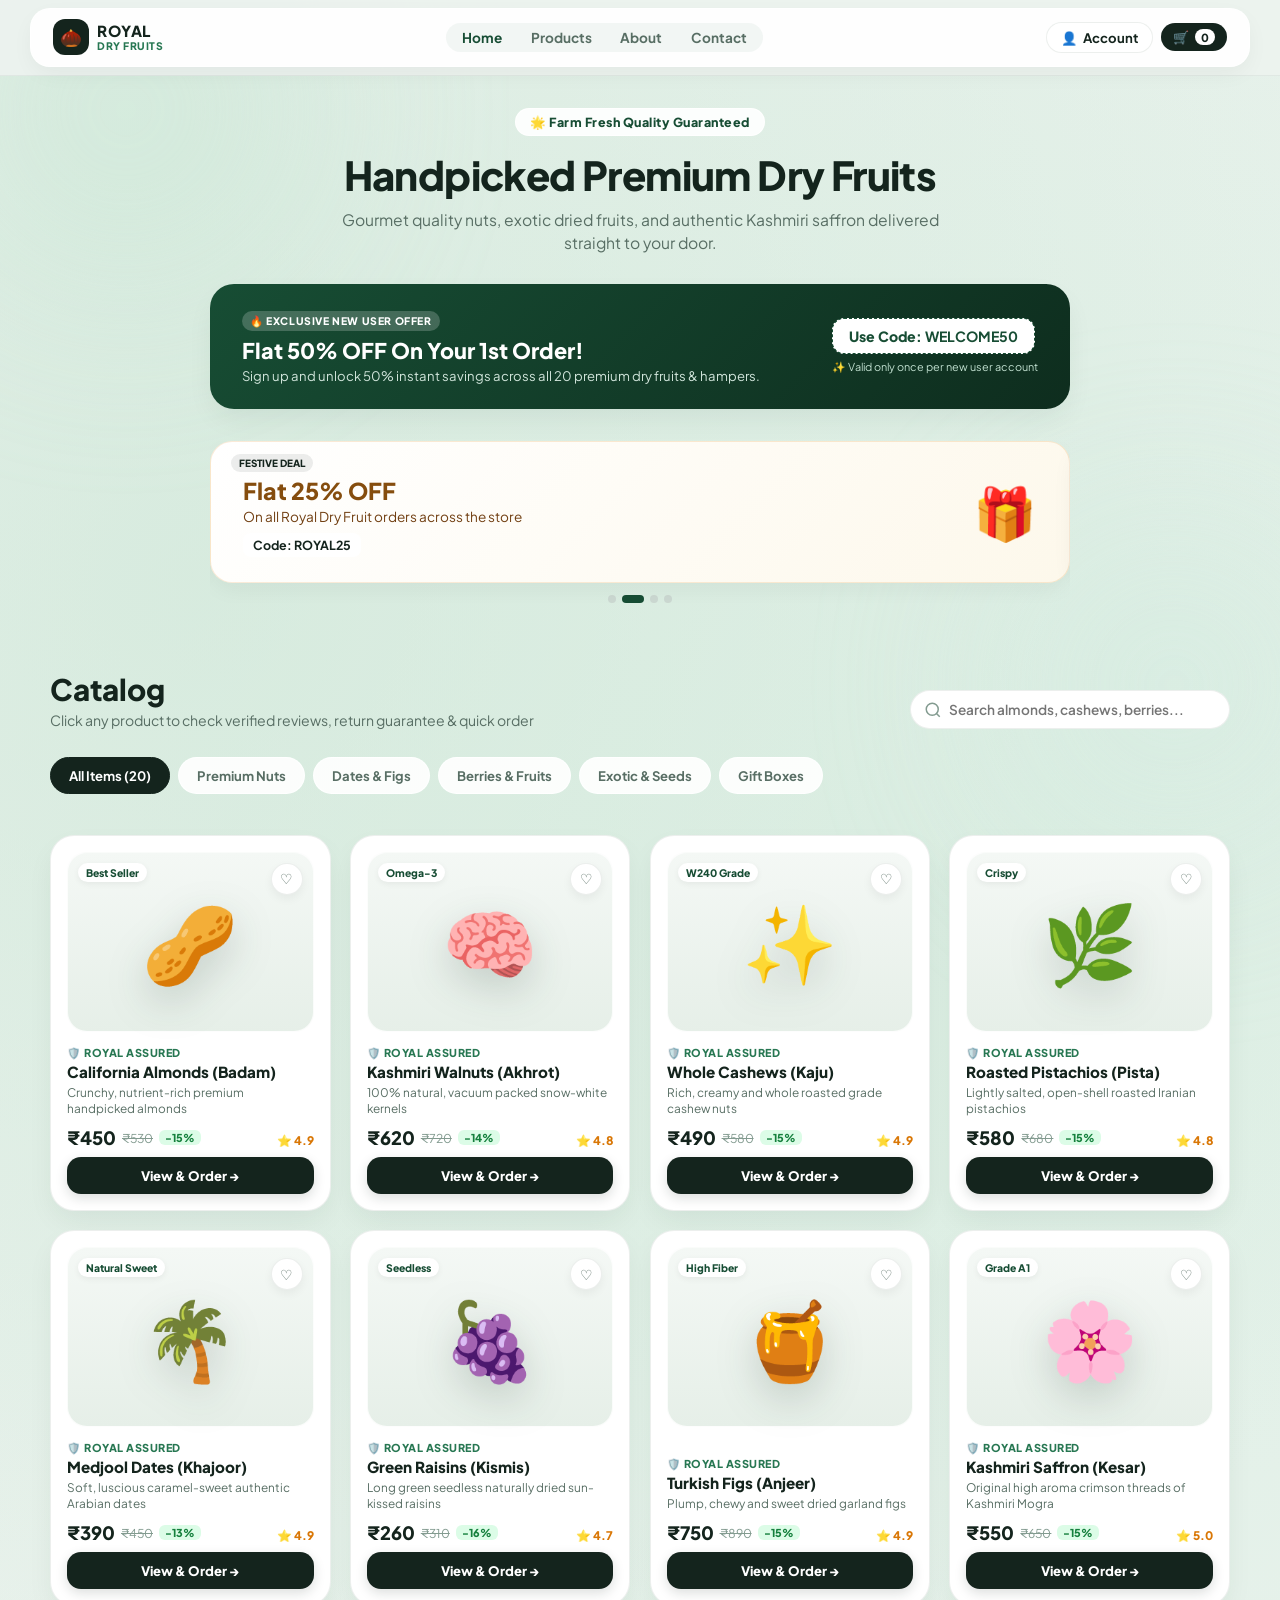
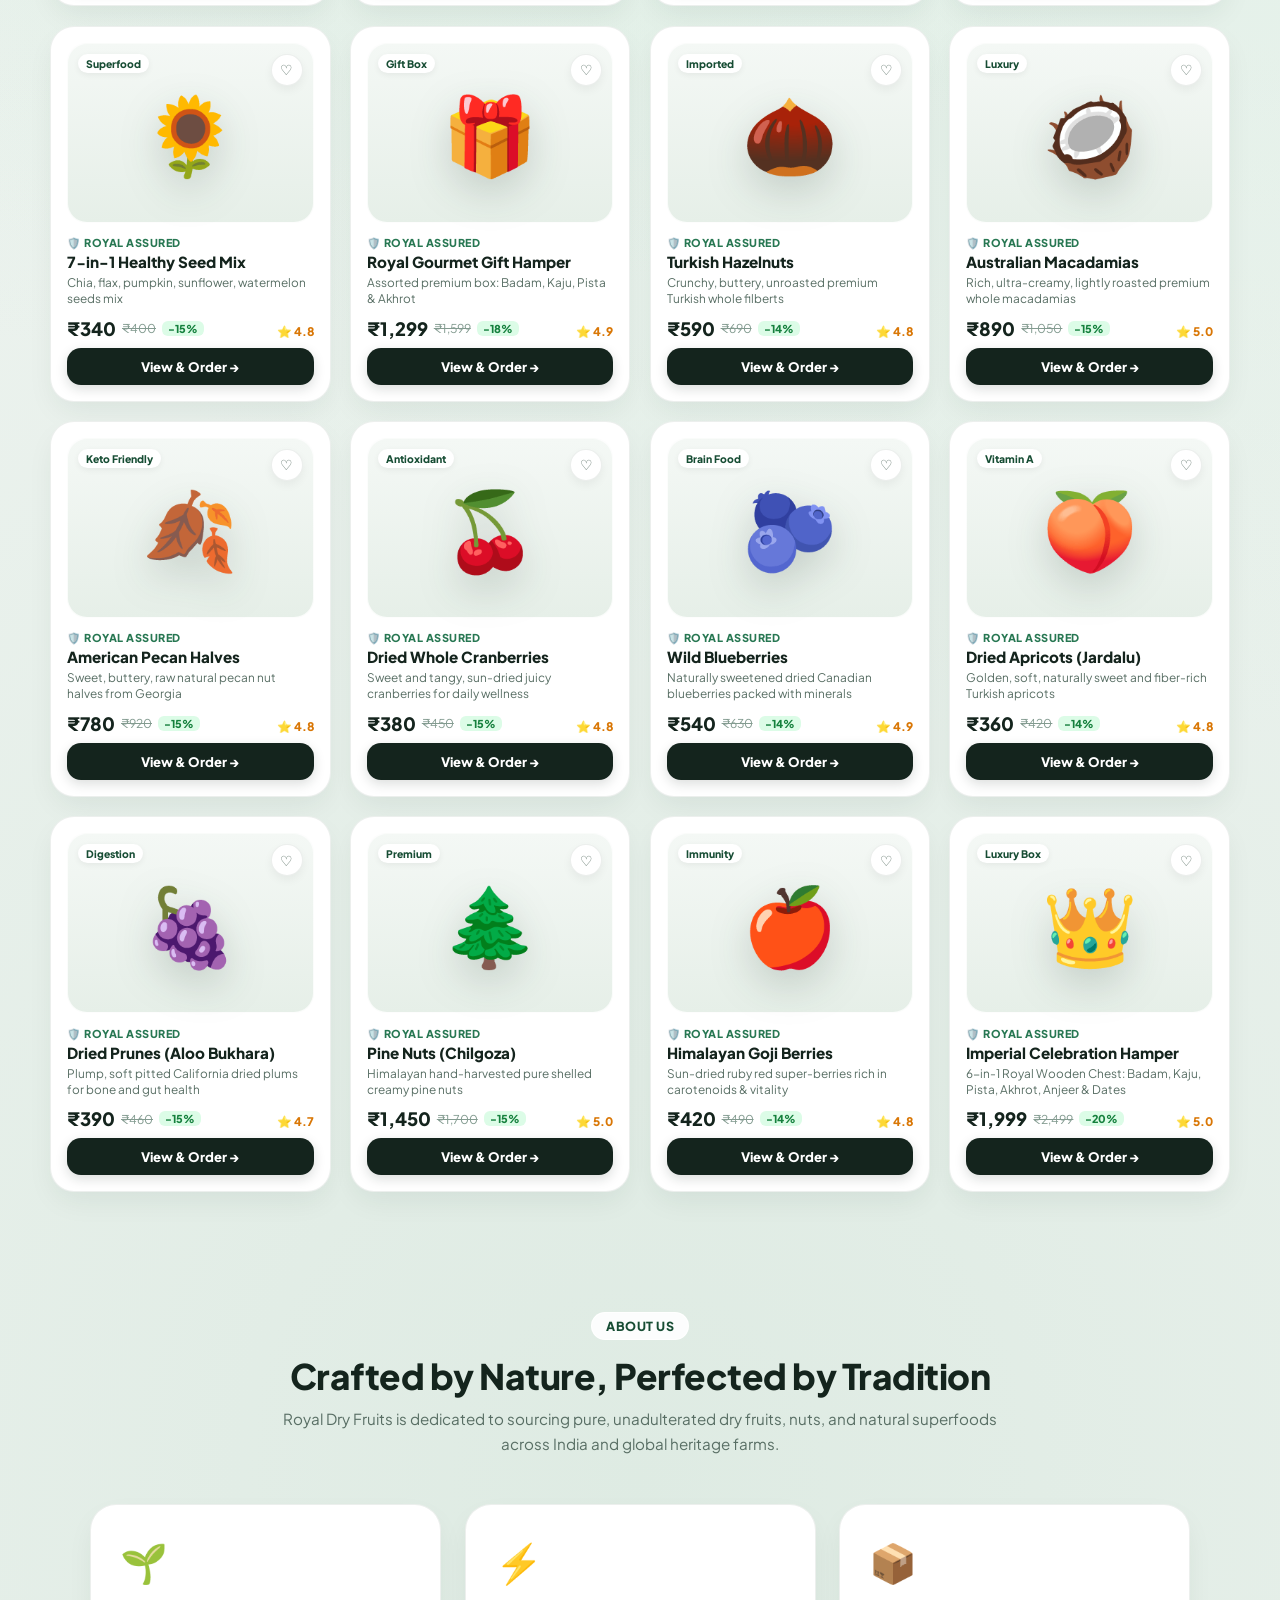
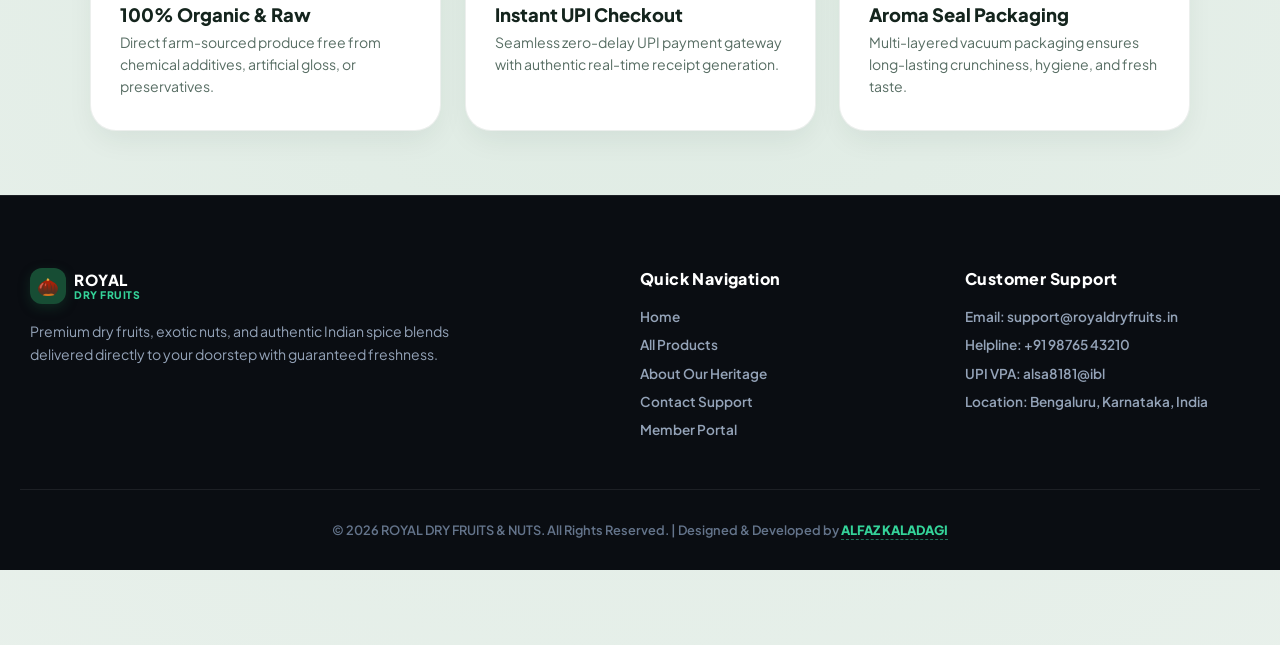
==== commit 0fd7caad: "Update index.html" ====
--- a/index.html
+++ b/index.html
@@ -49,7 +49,7 @@
     </div>
   </div>
 
-  <!-- Responsive Mobile Navigation Drawer (Hidden Off-Screen by Default) -->
+  <!-- Responsive Mobile Navigation Drawer (Strictly Hidden Off-Screen by Default) -->
   <div class="mobile-drawer-backdrop" id="mobileDrawerBackdrop" onclick="closeMobileMenu()"></div>
   <aside class="mobile-nav-drawer" id="mobileNavDrawer">
     <div class="mobile-drawer-header">
@@ -276,10 +276,10 @@
       <div class="product-grid" id="productGrid">
         
         <!-- 1 -->
-        <div class="product-card fade-in-scroll" data-id="1" data-category="nuts" data-name="California Jumbo Almonds (Badam)" data-base-price="450" data-base-weight="500g" data-price-250g="240" data-price-500g="450" data-price-1kg="860" data-rating="4.9" data-reviews-count="142" data-origin="California, USA" data-icon="🥜" data-desc="Crunchy, nutrient-rich premium handpicked almonds loaded with Vitamin E and healthy fats." onclick="openProductQuickView(this)">
+        <div class="product-card" data-id="1" data-category="nuts" data-name="California Jumbo Almonds (Badam)" data-base-price="450" data-base-weight="500g" data-price-250g="240" data-price-500g="450" data-price-1kg="860" data-rating="4.9" data-reviews-count="142" data-origin="California, USA" data-icon="🥜" data-desc="Crunchy, nutrient-rich premium handpicked almonds loaded with Vitamin E and healthy fats." onclick="openProductQuickView(this)">
           <div class="product-visual">
             <span class="stock-tag">Best Seller</span>
-            <div class="card-fav-btn">♡</div>
+            <button type="button" class="card-fav-btn" onclick="event.stopPropagation(); toggleCardFav(this)" title="Wishlist">♡</button>
             <span class="product-emoji">🥜</span>
           </div>
           <div class="product-details">
@@ -294,15 +294,15 @@
               </div>
               <span class="rating-stars">⭐ 4.9</span>
             </div>
-            <button class="quick-card-action-btn" onclick="event.stopPropagation(); openProductQuickView(this.closest('.product-card'))">View & Order →</button>
+            <button type="button" class="quick-card-action-btn" onclick="event.stopPropagation(); openProductQuickView(this.closest('.product-card'))">View & Order →</button>
           </div>
         </div>
 
         <!-- 2 -->
-        <div class="product-card fade-in-scroll" data-id="2" data-category="nuts" data-name="Kashmiri Walnut Kernels (Akhrot)" data-base-price="620" data-base-weight="500g" data-price-250g="330" data-price-500g="620" data-price-1kg="1190" data-rating="4.8" data-reviews-count="98" data-origin="Kashmir Valley, India" data-icon="🧠" data-desc="100% natural snow-white Kashmiri walnut halves rich in Omega-3 essential brain fatty acids." onclick="openProductQuickView(this)">
+        <div class="product-card" data-id="2" data-category="nuts" data-name="Kashmiri Walnut Kernels (Akhrot)" data-base-price="620" data-base-weight="500g" data-price-250g="330" data-price-500g="620" data-price-1kg="1190" data-rating="4.8" data-reviews-count="98" data-origin="Kashmir Valley, India" data-icon="🧠" data-desc="100% natural snow-white Kashmiri walnut halves rich in Omega-3 essential brain fatty acids." onclick="openProductQuickView(this)">
           <div class="product-visual">
             <span class="stock-tag">Omega-3</span>
-            <div class="card-fav-btn">♡</div>
+            <button type="button" class="card-fav-btn" onclick="event.stopPropagation(); toggleCardFav(this)" title="Wishlist">♡</button>
             <span class="product-emoji">🧠</span>
           </div>
           <div class="product-details">
@@ -317,15 +317,15 @@
               </div>
               <span class="rating-stars">⭐ 4.8</span>
             </div>
-            <button class="quick-card-action-btn" onclick="event.stopPropagation(); openProductQuickView(this.closest('.product-card'))">View & Order →</button>
+            <button type="button" class="quick-card-action-btn" onclick="event.stopPropagation(); openProductQuickView(this.closest('.product-card'))">View & Order →</button>
           </div>
         </div>
 
         <!-- 3 -->
-        <div class="product-card fade-in-scroll" data-id="3" data-category="nuts" data-name="King Size Whole Cashews (Kaju)" data-base-price="490" data-base-weight="500g" data-price-250g="260" data-price-500g="490" data-price-1kg="940" data-rating="4.9" data-reviews-count="165" data-origin="Goa / Mangalore" data-icon="✨" data-desc="Grade W240 king cashews with smooth texture, buttery crunch and zero bitter bites." onclick="openProductQuickView(this)">
+        <div class="product-card" data-id="3" data-category="nuts" data-name="King Size Whole Cashews (Kaju)" data-base-price="490" data-base-weight="500g" data-price-250g="260" data-price-500g="490" data-price-1kg="940" data-rating="4.9" data-reviews-count="165" data-origin="Goa / Mangalore" data-icon="✨" data-desc="Grade W240 king cashews with smooth texture, buttery crunch and zero bitter bites." onclick="openProductQuickView(this)">
           <div class="product-visual">
             <span class="stock-tag">W240 Grade</span>
-            <div class="card-fav-btn">♡</div>
+            <button type="button" class="card-fav-btn" onclick="event.stopPropagation(); toggleCardFav(this)" title="Wishlist">♡</button>
             <span class="product-emoji">✨</span>
           </div>
           <div class="product-details">
@@ -340,15 +340,15 @@
               </div>
               <span class="rating-stars">⭐ 4.9</span>
             </div>
-            <button class="quick-card-action-btn" onclick="event.stopPropagation(); openProductQuickView(this.closest('.product-card'))">View & Order →</button>
+            <button type="button" class="quick-card-action-btn" onclick="event.stopPropagation(); openProductQuickView(this.closest('.product-card'))">View & Order →</button>
           </div>
         </div>
 
         <!-- 4 -->
-        <div class="product-card fade-in-scroll" data-id="4" data-category="nuts" data-name="Roasted Salted Pistachios (Pista)" data-base-price="580" data-base-weight="500g" data-price-250g="310" data-price-500g="580" data-price-1kg="1100" data-rating="4.8" data-reviews-count="112" data-origin="Iran" data-icon="🌿" data-desc="Naturally split Iranian pistachios gently roasted with Himalayan pink salt for ultimate crispiness." onclick="openProductQuickView(this)">
+        <div class="product-card" data-id="4" data-category="nuts" data-name="Roasted Salted Pistachios (Pista)" data-base-price="580" data-base-weight="500g" data-price-250g="310" data-price-500g="580" data-price-1kg="1100" data-rating="4.8" data-reviews-count="112" data-origin="Iran" data-icon="🌿" data-desc="Naturally split Iranian pistachios gently roasted with Himalayan pink salt for ultimate crispiness." onclick="openProductQuickView(this)">
           <div class="product-visual">
             <span class="stock-tag">Crispy</span>
-            <div class="card-fav-btn">♡</div>
+            <button type="button" class="card-fav-btn" onclick="event.stopPropagation(); toggleCardFav(this)" title="Wishlist">♡</button>
             <span class="product-emoji">🌿</span>
           </div>
           <div class="product-details">
@@ -363,15 +363,15 @@
               </div>
               <span class="rating-stars">⭐ 4.8</span>
             </div>
-            <button class="quick-card-action-btn" onclick="event.stopPropagation(); openProductQuickView(this.closest('.product-card'))">View & Order →</button>
+            <button type="button" class="quick-card-action-btn" onclick="event.stopPropagation(); openProductQuickView(this.closest('.product-card'))">View & Order →</button>
           </div>
         </div>
 
         <!-- 5 -->
-        <div class="product-card fade-in-scroll" data-id="5" data-category="dried" data-name="Arabian Medjool Dates (Khajoor)" data-base-price="390" data-base-weight="500g" data-price-250g="210" data-price-500g="390" data-price-1kg="740" data-rating="4.9" data-reviews-count="178" data-origin="Medina, Saudi Arabia" data-icon="🌴" data-desc="Soft, luscious caramel-sweet authentic Arabian Medjool dates with high natural energy minerals." onclick="openProductQuickView(this)">
+        <div class="product-card" data-id="5" data-category="dried" data-name="Arabian Medjool Dates (Khajoor)" data-base-price="390" data-base-weight="500g" data-price-250g="210" data-price-500g="390" data-price-1kg="740" data-rating="4.9" data-reviews-count="178" data-origin="Medina, Saudi Arabia" data-icon="🌴" data-desc="Soft, luscious caramel-sweet authentic Arabian Medjool dates with high natural energy minerals." onclick="openProductQuickView(this)">
           <div class="product-visual">
             <span class="stock-tag">Natural Sweet</span>
-            <div class="card-fav-btn">♡</div>
+            <button type="button" class="card-fav-btn" onclick="event.stopPropagation(); toggleCardFav(this)" title="Wishlist">♡</button>
             <span class="product-emoji">🌴</span>
           </div>
           <div class="product-details">
@@ -386,15 +386,15 @@
               </div>
               <span class="rating-stars">⭐ 4.9</span>
             </div>
-            <button class="quick-card-action-btn" onclick="event.stopPropagation(); openProductQuickView(this.closest('.product-card'))">View & Order →</button>
+            <button type="button" class="quick-card-action-btn" onclick="event.stopPropagation(); openProductQuickView(this.closest('.product-card'))">View & Order →</button>
           </div>
         </div>
 
         <!-- 6 -->
-        <div class="product-card fade-in-scroll" data-id="6" data-category="dried" data-name="Afghani Green Raisins (Kismis)" data-base-price="260" data-base-weight="500g" data-price-250g="140" data-price-500g="260" data-price-1kg="490" data-rating="4.7" data-reviews-count="84" data-origin="Kandahar, Afghanistan" data-icon="🍇" data-desc="Naturally dried seedless long green raisins harvested from traditional mountain vineyards." onclick="openProductQuickView(this)">
+        <div class="product-card" data-id="6" data-category="dried" data-name="Afghani Green Raisins (Kismis)" data-base-price="260" data-base-weight="500g" data-price-250g="140" data-price-500g="260" data-price-1kg="490" data-rating="4.7" data-reviews-count="84" data-origin="Kandahar, Afghanistan" data-icon="🍇" data-desc="Naturally dried seedless long green raisins harvested from traditional mountain vineyards." onclick="openProductQuickView(this)">
           <div class="product-visual">
             <span class="stock-tag">Seedless</span>
-            <div class="card-fav-btn">♡</div>
+            <button type="button" class="card-fav-btn" onclick="event.stopPropagation(); toggleCardFav(this)" title="Wishlist">♡</button>
             <span class="product-emoji">🍇</span>
           </div>
           <div class="product-details">
@@ -409,15 +409,15 @@
               </div>
               <span class="rating-stars">⭐ 4.7</span>
             </div>
-            <button class="quick-card-action-btn" onclick="event.stopPropagation(); openProductQuickView(this.closest('.product-card'))">View & Order →</button>
+            <button type="button" class="quick-card-action-btn" onclick="event.stopPropagation(); openProductQuickView(this.closest('.product-card'))">View & Order →</button>
           </div>
         </div>
 
         <!-- 7 -->
-        <div class="product-card fade-in-scroll" data-id="7" data-category="dried" data-name="Turkish Dried Figs (Anjeer)" data-base-price="750" data-base-weight="500g" data-price-250g="390" data-price-500g="750" data-price-1kg="1420" data-rating="4.9" data-reviews-count="131" data-origin="Izmir, Turkey" data-icon="🍯" data-desc="Plump garland figs packed with dietary fiber, calcium and antioxidant vitamins." onclick="openProductQuickView(this)">
+        <div class="product-card" data-id="7" data-category="dried" data-name="Turkish Dried Figs (Anjeer)" data-base-price="750" data-base-weight="500g" data-price-250g="390" data-price-500g="750" data-price-1kg="1420" data-rating="4.9" data-reviews-count="131" data-origin="Izmir, Turkey" data-icon="🍯" data-desc="Plump garland figs packed with dietary fiber, calcium and antioxidant vitamins." onclick="openProductQuickView(this)">
           <div class="product-visual">
             <span class="stock-tag">High Fiber</span>
-            <div class="card-fav-btn">♡</div>
+            <button type="button" class="card-fav-btn" onclick="event.stopPropagation(); toggleCardFav(this)" title="Wishlist">♡</button>
             <span class="product-emoji">🍯</span>
           </div>
           <div class="product-details">
@@ -432,15 +432,15 @@
               </div>
               <span class="rating-stars">⭐ 4.9</span>
             </div>
-            <button class="quick-card-action-btn" onclick="event.stopPropagation(); openProductQuickView(this.closest('.product-card'))">View & Order →</button>
+            <button type="button" class="quick-card-action-btn" onclick="event.stopPropagation(); openProductQuickView(this.closest('.product-card'))">View & Order →</button>
           </div>
         </div>
 
         <!-- 8 -->
-        <div class="product-card fade-in-scroll" data-id="8" data-category="exotic" data-name="Kashmir Mogra Saffron (Kesar)" data-base-price="550" data-base-weight="2g" data-price-250g="300" data-price-500g="550" data-price-1kg="1050" data-unit-type="grams" data-rating="5.0" data-reviews-count="210" data-origin="Pampore, Kashmir" data-icon="🌸" data-desc="Pure Grade A1 authentic Mogra saffron threads from the purple saffron fields of Pampore." onclick="openProductQuickView(this)">
+        <div class="product-card" data-id="8" data-category="exotic" data-name="Kashmir Mogra Saffron (Kesar)" data-base-price="550" data-base-weight="2g" data-price-250g="300" data-price-500g="550" data-price-1kg="1050" data-unit-type="grams" data-rating="5.0" data-reviews-count="210" data-origin="Pampore, Kashmir" data-icon="🌸" data-desc="Pure Grade A1 authentic Mogra saffron threads from the purple saffron fields of Pampore." onclick="openProductQuickView(this)">
           <div class="product-visual">
             <span class="stock-tag">Grade A1</span>
-            <div class="card-fav-btn">♡</div>
+            <button type="button" class="card-fav-btn" onclick="event.stopPropagation(); toggleCardFav(this)" title="Wishlist">♡</button>
             <span class="product-emoji">🌸</span>
           </div>
           <div class="product-details">
@@ -455,15 +455,15 @@
               </div>
               <span class="rating-stars">⭐ 5.0</span>
             </div>
-            <button class="quick-card-action-btn" onclick="event.stopPropagation(); openProductQuickView(this.closest('.product-card'))">View & Order →</button>
+            <button type="button" class="quick-card-action-btn" onclick="event.stopPropagation(); openProductQuickView(this.closest('.product-card'))">View & Order →</button>
           </div>
         </div>
 
         <!-- 9 -->
-        <div class="product-card fade-in-scroll" data-id="9" data-category="exotic" data-name="Dried Chia & Pumpkin Seeds Mix" data-base-price="340" data-base-weight="500g" data-price-250g="190" data-price-500g="340" data-price-1kg="640" data-rating="4.8" data-reviews-count="76" data-origin="Organic India Farms" data-icon="🌻" data-desc="Superfood roasted blend of chia, pumpkin, flax, sunflower and watermelon seeds." onclick="openProductQuickView(this)">
+        <div class="product-card" data-id="9" data-category="exotic" data-name="Dried Chia & Pumpkin Seeds Mix" data-base-price="340" data-base-weight="500g" data-price-250g="190" data-price-500g="340" data-price-1kg="640" data-rating="4.8" data-reviews-count="76" data-origin="Organic India Farms" data-icon="🌻" data-desc="Superfood roasted blend of chia, pumpkin, flax, sunflower and watermelon seeds." onclick="openProductQuickView(this)">
           <div class="product-visual">
             <span class="stock-tag">Superfood</span>
-            <div class="card-fav-btn">♡</div>
+            <button type="button" class="card-fav-btn" onclick="event.stopPropagation(); toggleCardFav(this)" title="Wishlist">♡</button>
             <span class="product-emoji">🌻</span>
           </div>
           <div class="product-details">
@@ -478,15 +478,15 @@
               </div>
               <span class="rating-stars">⭐ 4.8</span>
             </div>
-            <button class="quick-card-action-btn" onclick="event.stopPropagation(); openProductQuickView(this.closest('.product-card'))">View & Order →</button>
+            <button type="button" class="quick-card-action-btn" onclick="event.stopPropagation(); openProductQuickView(this.closest('.product-card'))">View & Order →</button>
           </div>
         </div>
 
         <!-- 10 -->
-        <div class="product-card fade-in-scroll" data-id="10" data-category="hampers" data-name="Royal Gourmet Dry Fruit Hamper" data-base-price="1299" data-base-weight="1kg" data-price-250g="699" data-price-500g="999" data-price-1kg="1299" data-rating="4.9" data-reviews-count="194" data-origin="Royal Custom Packaging" data-icon="🎁" data-desc="Exquisite gold-embossed gift hamper box containing selected supreme grade nuts and dried fruits." onclick="openProductQuickView(this)">
+        <div class="product-card" data-id="10" data-category="hampers" data-name="Royal Gourmet Dry Fruit Hamper" data-base-price="1299" data-base-weight="1kg" data-price-250g="699" data-price-500g="999" data-price-1kg="1299" data-rating="4.9" data-reviews-count="194" data-origin="Royal Custom Packaging" data-icon="🎁" data-desc="Exquisite gold-embossed gift hamper box containing selected supreme grade nuts and dried fruits." onclick="openProductQuickView(this)">
           <div class="product-visual">
             <span class="stock-tag">Gift Box</span>
-            <div class="card-fav-btn">♡</div>
+            <button type="button" class="card-fav-btn" onclick="event.stopPropagation(); toggleCardFav(this)" title="Wishlist">♡</button>
             <span class="product-emoji">🎁</span>
           </div>
           <div class="product-details">
@@ -501,15 +501,15 @@
               </div>
               <span class="rating-stars">⭐ 4.9</span>
             </div>
-            <button class="quick-card-action-btn" onclick="event.stopPropagation(); openProductQuickView(this.closest('.product-card'))">View & Order →</button>
+            <button type="button" class="quick-card-action-btn" onclick="event.stopPropagation(); openProductQuickView(this.closest('.product-card'))">View & Order →</button>
           </div>
         </div>
 
         <!-- 11 -->
-        <div class="product-card fade-in-scroll" data-id="11" data-category="nuts" data-name="Raw Turkish Hazelnuts" data-base-price="590" data-base-weight="500g" data-price-250g="320" data-price-500g="590" data-price-1kg="1120" data-rating="4.8" data-reviews-count="67" data-origin="Trabzon, Turkey" data-icon="🌰" data-desc="Crunchy, buttery, unroasted premium Turkish whole filberts rich in folate and vitamin E." onclick="openProductQuickView(this)">
+        <div class="product-card" data-id="11" data-category="nuts" data-name="Raw Turkish Hazelnuts" data-base-price="590" data-base-weight="500g" data-price-250g="320" data-price-500g="590" data-price-1kg="1120" data-rating="4.8" data-reviews-count="67" data-origin="Trabzon, Turkey" data-icon="🌰" data-desc="Crunchy, buttery, unroasted premium Turkish whole filberts rich in folate and vitamin E." onclick="openProductQuickView(this)">
           <div class="product-visual">
             <span class="stock-tag">Imported</span>
-            <div class="card-fav-btn">♡</div>
+            <button type="button" class="card-fav-btn" onclick="event.stopPropagation(); toggleCardFav(this)" title="Wishlist">♡</button>
             <span class="product-emoji">🌰</span>
           </div>
           <div class="product-details">
@@ -524,15 +524,15 @@
               </div>
               <span class="rating-stars">⭐ 4.8</span>
             </div>
-            <button class="quick-card-action-btn" onclick="event.stopPropagation(); openProductQuickView(this.closest('.product-card'))">View & Order →</button>
+            <button type="button" class="quick-card-action-btn" onclick="event.stopPropagation(); openProductQuickView(this.closest('.product-card'))">View & Order →</button>
           </div>
         </div>
 
         <!-- 12 -->
-        <div class="product-card fade-in-scroll" data-id="12" data-category="nuts" data-name="Australian Macadamia Nuts" data-base-price="890" data-base-weight="500g" data-price-250g="480" data-price-500g="890" data-price-1kg="1690" data-rating="5.0" data-reviews-count="53" data-origin="Queensland, Australia" data-icon="🥥" data-desc="Ultra creamy whole roasted Australian macadamias with delicate buttery texture." onclick="openProductQuickView(this)">
+        <div class="product-card" data-id="12" data-category="nuts" data-name="Australian Macadamia Nuts" data-base-price="890" data-base-weight="500g" data-price-250g="480" data-price-500g="890" data-price-1kg="1690" data-rating="5.0" data-reviews-count="53" data-origin="Queensland, Australia" data-icon="🥥" data-desc="Ultra creamy whole roasted Australian macadamias with delicate buttery texture." onclick="openProductQuickView(this)">
           <div class="product-visual">
             <span class="stock-tag">Luxury</span>
-            <div class="card-fav-btn">♡</div>
+            <button type="button" class="card-fav-btn" onclick="event.stopPropagation(); toggleCardFav(this)" title="Wishlist">♡</button>
             <span class="product-emoji">🥥</span>
           </div>
           <div class="product-details">
@@ -547,15 +547,15 @@
               </div>
               <span class="rating-stars">⭐ 5.0</span>
             </div>
-            <button class="quick-card-action-btn" onclick="event.stopPropagation(); openProductQuickView(this.closest('.product-card'))">View & Order →</button>
+            <button type="button" class="quick-card-action-btn" onclick="event.stopPropagation(); openProductQuickView(this.closest('.product-card'))">View & Order →</button>
           </div>
         </div>
 
         <!-- 13 -->
-        <div class="product-card fade-in-scroll" data-id="13" data-category="nuts" data-name="American Pecan Nut Halves" data-base-price="780" data-base-weight="500g" data-price-250g="410" data-price-500g="780" data-price-1kg="1480" data-rating="4.8" data-reviews-count="47" data-origin="Georgia, USA" data-icon="🍂" data-desc="Sweet, rich and buttery natural pecan nut halves perfect for low-carb keto lifestyles." onclick="openProductQuickView(this)">
+        <div class="product-card" data-id="13" data-category="nuts" data-name="American Pecan Nut Halves" data-base-price="780" data-base-weight="500g" data-price-250g="410" data-price-500g="780" data-price-1kg="1480" data-rating="4.8" data-reviews-count="47" data-origin="Georgia, USA" data-icon="🍂" data-desc="Sweet, rich and buttery natural pecan nut halves perfect for low-carb keto lifestyles." onclick="openProductQuickView(this)">
           <div class="product-visual">
             <span class="stock-tag">Keto Friendly</span>
-            <div class="card-fav-btn">♡</div>
+            <button type="button" class="card-fav-btn" onclick="event.stopPropagation(); toggleCardFav(this)" title="Wishlist">♡</button>
             <span class="product-emoji">🍂</span>
           </div>
           <div class="product-details">
@@ -570,15 +570,15 @@
               </div>
               <span class="rating-stars">⭐ 4.8</span>
             </div>
-            <button class="quick-card-action-btn" onclick="event.stopPropagation(); openProductQuickView(this.closest('.product-card'))">View & Order →</button>
+            <button type="button" class="quick-card-action-btn" onclick="event.stopPropagation(); openProductQuickView(this.closest('.product-card'))">View & Order →</button>
           </div>
         </div>
 
         <!-- 14 -->
-        <div class="product-card fade-in-scroll" data-id="14" data-category="berries" data-name="Dried Whole Cranberries" data-base-price="380" data-base-weight="500g" data-price-250g="210" data-price-500g="380" data-price-1kg="720" data-rating="4.8" data-reviews-count="94" data-origin="Wisconsin, USA" data-icon="🍒" data-desc="Tangy, sweet and sun-dried whole cranberries packed with proanthocyanidins and vitamin C." onclick="openProductQuickView(this)">
+        <div class="product-card" data-id="14" data-category="berries" data-name="Dried Whole Cranberries" data-base-price="380" data-base-weight="500g" data-price-250g="210" data-price-500g="380" data-price-1kg="720" data-rating="4.8" data-reviews-count="94" data-origin="Wisconsin, USA" data-icon="🍒" data-desc="Tangy, sweet and sun-dried whole cranberries packed with proanthocyanidins and vitamin C." onclick="openProductQuickView(this)">
           <div class="product-visual">
             <span class="stock-tag">Antioxidant</span>
-            <div class="card-fav-btn">♡</div>
+            <button type="button" class="card-fav-btn" onclick="event.stopPropagation(); toggleCardFav(this)" title="Wishlist">♡</button>
             <span class="product-emoji">🍒</span>
           </div>
           <div class="product-details">
@@ -593,15 +593,15 @@
               </div>
               <span class="rating-stars">⭐ 4.8</span>
             </div>
-            <button class="quick-card-action-btn" onclick="event.stopPropagation(); openProductQuickView(this.closest('.product-card'))">View & Order →</button>
+            <button type="button" class="quick-card-action-btn" onclick="event.stopPropagation(); openProductQuickView(this.closest('.product-card'))">View & Order →</button>
           </div>
         </div>
 
         <!-- 15 -->
-        <div class="product-card fade-in-scroll" data-id="15" data-category="berries" data-name="Dried Wild Blueberries" data-base-price="540" data-base-weight="500g" data-price-250g="290" data-price-500g="540" data-price-1kg="1020" data-rating="4.9" data-reviews-count="118" data-origin="Nova Scotia, Canada" data-icon="🫐" data-desc="Naturally dried wild blueberries packed with concentrated anthocyanins and memory antioxidants." onclick="openProductQuickView(this)">
+        <div class="product-card" data-id="15" data-category="berries" data-name="Dried Wild Blueberries" data-base-price="540" data-base-weight="500g" data-price-250g="290" data-price-500g="540" data-price-1kg="1020" data-rating="4.9" data-reviews-count="118" data-origin="Nova Scotia, Canada" data-icon="🫐" data-desc="Naturally dried wild blueberries packed with concentrated anthocyanins and memory antioxidants." onclick="openProductQuickView(this)">
           <div class="product-visual">
             <span class="stock-tag">Brain Food</span>
-            <div class="card-fav-btn">♡</div>
+            <button type="button" class="card-fav-btn" onclick="event.stopPropagation(); toggleCardFav(this)" title="Wishlist">♡</button>
             <span class="product-emoji">🫐</span>
           </div>
           <div class="product-details">
@@ -616,15 +616,15 @@
               </div>
               <span class="rating-stars">⭐ 4.9</span>
             </div>
-            <button class="quick-card-action-btn" onclick="event.stopPropagation(); openProductQuickView(this.closest('.product-card'))">View & Order →</button>
+            <button type="button" class="quick-card-action-btn" onclick="event.stopPropagation(); openProductQuickView(this.closest('.product-card'))">View & Order →</button>
           </div>
         </div>
 
         <!-- 16 -->
-        <div class="product-card fade-in-scroll" data-id="16" data-category="dried" data-name="Turkish Dried Apricots (Jardalu)" data-base-price="360" data-base-weight="500g" data-price-250g="195" data-price-500g="360" data-price-1kg="680" data-rating="4.8" data-reviews-count="79" data-origin="Malatya, Turkey" data-icon="🍑" data-desc="Golden, soft, naturally sweet and fiber-rich Turkish dried apricots with zero added sugar." onclick="openProductQuickView(this)">
+        <div class="product-card" data-id="16" data-category="dried" data-name="Turkish Dried Apricots (Jardalu)" data-base-price="360" data-base-weight="500g" data-price-250g="195" data-price-500g="360" data-price-1kg="680" data-rating="4.8" data-reviews-count="79" data-origin="Malatya, Turkey" data-icon="🍑" data-desc="Golden, soft, naturally sweet and fiber-rich Turkish dried apricots with zero added sugar." onclick="openProductQuickView(this)">
           <div class="product-visual">
             <span class="stock-tag">Vitamin A</span>
-            <div class="card-fav-btn">♡</div>
+            <button type="button" class="card-fav-btn" onclick="event.stopPropagation(); toggleCardFav(this)" title="Wishlist">♡</button>
             <span class="product-emoji">🍑</span>
           </div>
           <div class="product-details">
@@ -639,15 +639,15 @@
               </div>
               <span class="rating-stars">⭐ 4.8</span>
             </div>
-            <button class="quick-card-action-btn" onclick="event.stopPropagation(); openProductQuickView(this.closest('.product-card'))">View & Order →</button>
+            <button type="button" class="quick-card-action-btn" onclick="event.stopPropagation(); openProductQuickView(this.closest('.product-card'))">View & Order →</button>
           </div>
         </div>
 
         <!-- 17 -->
-        <div class="product-card fade-in-scroll" data-id="17" data-category="dried" data-name="Seedless Dried Prunes (Aloo Bukhara)" data-base-price="390" data-base-weight="500g" data-price-250g="210" data-price-500g="390" data-price-1kg="740" data-rating="4.7" data-reviews-count="61" data-origin="Yuba City, USA" data-icon="🍇" data-desc="Plump, pitted California dried plums rich in sorbitol and potassium for digestive balance." onclick="openProductQuickView(this)">
+        <div class="product-card" data-id="17" data-category="dried" data-name="Seedless Dried Prunes (Aloo Bukhara)" data-base-price="390" data-base-weight="500g" data-price-250g="210" data-price-500g="390" data-price-1kg="740" data-rating="4.7" data-reviews-count="61" data-origin="Yuba City, USA" data-icon="🍇" data-desc="Plump, pitted California dried plums rich in sorbitol and potassium for digestive balance." onclick="openProductQuickView(this)">
           <div class="product-visual">
             <span class="stock-tag">Digestion</span>
-            <div class="card-fav-btn">♡</div>
+            <button type="button" class="card-fav-btn" onclick="event.stopPropagation(); toggleCardFav(this)" title="Wishlist">♡</button>
             <span class="product-emoji">🍇</span>
           </div>
           <div class="product-details">
@@ -662,15 +662,15 @@
               </div>
               <span class="rating-stars">⭐ 4.7</span>
             </div>
-            <button class="quick-card-action-btn" onclick="event.stopPropagation(); openProductQuickView(this.closest('.product-card'))">View & Order →</button>
+            <button type="button" class="quick-card-action-btn" onclick="event.stopPropagation(); openProductQuickView(this.closest('.product-card'))">View & Order →</button>
           </div>
         </div>
 
         <!-- 18 -->
-        <div class="product-card fade-in-scroll" data-id="18" data-category="nuts" data-name="Pine Nuts without Shell (Chilgoza)" data-base-price="1450" data-base-weight="250g" data-price-250g="1450" data-price-500g="2800" data-price-1kg="5400" data-rating="5.0" data-reviews-count="89" data-origin="Kinnaur, Himachal Pradesh" data-icon="🌲" data-desc="Wild Himalayan pine nuts harvested at high altitudes with an exceptionally rich pinolenic acid profile." onclick="openProductQuickView(this)">
+        <div class="product-card" data-id="18" data-category="nuts" data-name="Pine Nuts without Shell (Chilgoza)" data-base-price="1450" data-base-weight="250g" data-price-250g="1450" data-price-500g="2800" data-price-1kg="5400" data-rating="5.0" data-reviews-count="89" data-origin="Kinnaur, Himachal Pradesh" data-icon="🌲" data-desc="Wild Himalayan pine nuts harvested at high altitudes with an exceptionally rich pinolenic acid profile." onclick="openProductQuickView(this)">
           <div class="product-visual">
             <span class="stock-tag">Premium</span>
-            <div class="card-fav-btn">♡</div>
+            <button type="button" class="card-fav-btn" onclick="event.stopPropagation(); toggleCardFav(this)" title="Wishlist">♡</button>
             <span class="product-emoji">🌲</span>
           </div>
           <div class="product-details">
@@ -685,15 +685,15 @@
               </div>
               <span class="rating-stars">⭐ 5.0</span>
             </div>
-            <button class="quick-card-action-btn" onclick="event.stopPropagation(); openProductQuickView(this.closest('.product-card'))">View & Order →</button>
+            <button type="button" class="quick-card-action-btn" onclick="event.stopPropagation(); openProductQuickView(this.closest('.product-card'))">View & Order →</button>
           </div>
         </div>
 
         <!-- 19 -->
-        <div class="product-card fade-in-scroll" data-id="19" data-category="berries" data-name="Himalayan Goji Berries" data-base-price="420" data-base-weight="500g" data-price-250g="230" data-price-500g="420" data-price-1kg="790" data-rating="4.8" data-reviews-count="56" data-origin="Tibetan Plateau" data-icon="🍎" data-desc="Sun-dried ruby red Tibetan goji berries rich in zeaxanthin, beta-carotene and essential amino acids." onclick="openProductQuickView(this)">
+        <div class="product-card" data-id="19" data-category="berries" data-name="Himalayan Goji Berries" data-base-price="420" data-base-weight="500g" data-price-250g="230" data-price-500g="420" data-price-1kg="790" data-rating="4.8" data-reviews-count="56" data-origin="Tibetan Plateau" data-icon="🍎" data-desc="Sun-dried ruby red Tibetan goji berries rich in zeaxanthin, beta-carotene and essential amino acids." onclick="openProductQuickView(this)">
           <div class="product-visual">
             <span class="stock-tag">Immunity</span>
-            <div class="card-fav-btn">♡</div>
+            <button type="button" class="card-fav-btn" onclick="event.stopPropagation(); toggleCardFav(this)" title="Wishlist">♡</button>
             <span class="product-emoji">🍎</span>
           </div>
           <div class="product-details">
@@ -708,15 +708,15 @@
               </div>
               <span class="rating-stars">⭐ 4.8</span>
             </div>
-            <button class="quick-card-action-btn" onclick="event.stopPropagation(); openProductQuickView(this.closest('.product-card'))">View & Order →</button>
+            <button type="button" class="quick-card-action-btn" onclick="event.stopPropagation(); openProductQuickView(this.closest('.product-card'))">View & Order →</button>
           </div>
         </div>
 
         <!-- 20 -->
-        <div class="product-card fade-in-scroll" data-id="20" data-category="hampers" data-name="Imperial Grand Celebration Box" data-base-price="1999" data-base-weight="1.5kg" data-price-250g="1199" data-price-500g="1599" data-price-1kg="1999" data-rating="5.0" data-reviews-count="240" data-origin="Royal Master Collection" data-icon="👑" data-desc="Master artisanal chest holding whole cashews, almonds, pistachios, walnuts, figs and Arabian dates." onclick="openProductQuickView(this)">
+        <div class="product-card" data-id="20" data-category="hampers" data-name="Imperial Grand Celebration Box" data-base-price="1999" data-base-weight="1.5kg" data-price-250g="1199" data-price-500g="1599" data-price-1kg="1999" data-rating="5.0" data-reviews-count="240" data-origin="Royal Master Collection" data-icon="👑" data-desc="Master artisanal chest holding whole cashews, almonds, pistachios, walnuts, figs and Arabian dates." onclick="openProductQuickView(this)">
           <div class="product-visual">
             <span class="stock-tag">Luxury Box</span>
-            <div class="card-fav-btn">♡</div>
+            <button type="button" class="card-fav-btn" onclick="event.stopPropagation(); toggleCardFav(this)" title="Wishlist">♡</button>
             <span class="product-emoji">👑</span>
           </div>
           <div class="product-details">
@@ -731,7 +731,7 @@
               </div>
               <span class="rating-stars">⭐ 5.0</span>
             </div>
-            <button class="quick-card-action-btn" onclick="event.stopPropagation(); openProductQuickView(this.closest('.product-card'))">View & Order →</button>
+            <button type="button" class="quick-card-action-btn" onclick="event.stopPropagation(); openProductQuickView(this.closest('.product-card'))">View & Order →</button>
           </div>
         </div>
 
--- a/style.css
+++ b/style.css
@@ -10,7 +10,7 @@
 :root {
   --bg-main: #edf3ef;
   --surface-glass: rgba(255, 255, 255, 0.88);
-  --surface-glass-card: #ffffff;
+  --surface-glass-card: rgba(255, 255, 255, 0.95);
   --surface-elevated: #ffffff;
   --border-subtle: rgba(18, 53, 36, 0.08);
   --border-glass: rgba(255, 255, 255, 0.9);
@@ -23,7 +23,7 @@
   --brand-soft: #d8eee1;
   --pill-dark: #14241d;
   --shadow-soft: 0 8px 24px -4px rgba(20, 36, 29, 0.06);
-  --shadow-card: 0 10px 25px -4px rgba(18, 53, 36, 0.07);
+  --shadow-card: 0 12px 30px -6px rgba(18, 53, 36, 0.08);
   --shadow-floating: 0 20px 50px -12px rgba(18, 53, 36, 0.18);
 }
 
@@ -37,7 +37,7 @@
   color: var(--text-primary);
   overflow-x: hidden;
   position: relative;
-  padding-bottom: 90px; /* Safety spacing for floating bottom navigation bar */
+  padding-bottom: 75px; /* Safe space for mobile bottom dock */
 }
 
 /* Ambient Mist */
@@ -67,8 +67,8 @@
 /* Scroll Fade-In Animation */
 .fade-in-scroll {
   opacity: 0;
-  transform: translateY(20px);
-  transition: opacity 0.5s cubic-bezier(0.16, 1, 0.3, 1), transform 0.5s cubic-bezier(0.16, 1, 0.3, 1);
+  transform: translateY(22px);
+  transition: opacity 0.55s cubic-bezier(0.16, 1, 0.3, 1), transform 0.55s cubic-bezier(0.16, 1, 0.3, 1);
   will-change: opacity, transform;
 }
 .fade-in-scroll.visible {
@@ -177,226 +177,631 @@
   cursor: pointer;
 }
 
-/* =========================================================
-   TOP CATALOG HEADER (Matching Reference Image)
-   ========================================================= */
-.catalog-top-header {
+/* Sticky Navbar Container */
+.navbar-sticky-wrapper {
+  position: sticky;
+  top: 0;
+  z-index: 60;
+  width: 100%;
+  background: rgba(237, 243, 239, 0.95);
+  backdrop-filter: blur(20px);
+  -webkit-backdrop-filter: blur(20px);
+  padding: 8px 12px;
+  border-bottom: 1px solid rgba(18, 53, 36, 0.05);
+}
+
+.navbar {
+  display: flex;
+  justify-content: space-between;
+  align-items: center;
   max-width: 1220px;
   margin: 0 auto;
-  padding: 1.4rem 1.25rem 0.6rem;
+  padding: 0.65rem 1.4rem;
+  background: rgba(255, 255, 255, 0.92);
+  border: 1px solid var(--border-glass);
+  border-radius: 20px;
+  box-shadow: var(--shadow-soft);
+}
+
+.nav-brand {
+  display: flex;
+  align-items: center;
+  gap: 8px;
+  text-decoration: none;
+  flex-shrink: 0;
+}
+
+.brand-badge {
+  width: 36px;
+  height: 36px;
+  border-radius: 12px;
+  background: var(--pill-dark);
+  display: grid;
+  place-items: center;
+  font-size: 1.1rem;
+}
+
+.brand-text-wrap { display: flex; flex-direction: column; line-height: 1.1; }
+.brand-title { font-size: 0.95rem; font-weight: 800; color: var(--text-primary); letter-spacing: 0.5px; }
+.brand-sub { font-size: 0.65rem; font-weight: 800; color: var(--brand-secondary); letter-spacing: 0.5px; }
+
+.nav-links {
+  display: flex;
+  align-items: center;
+  gap: 1.8rem;
+  background: rgba(237, 243, 239, 0.7);
+  padding: 6px 16px;
+  border-radius: 999px;
+}
+
+.nav-link {
+  color: var(--text-secondary);
+  text-decoration: none;
+  font-size: 0.85rem;
+  font-weight: 700;
+  transition: color 0.15s ease;
+}
+.nav-link:hover, .nav-link.active { color: var(--brand-primary); }
+
+.nav-controls-right {
+  display: flex;
+  align-items: center;
+  gap: 8px;
+}
+
+.auth-nav-link {
+  display: flex;
+  align-items: center;
+  gap: 6px;
+  background: var(--surface-elevated);
+  padding: 6px 14px;
+  border-radius: 999px;
+  border: 1px solid var(--border-subtle);
+  color: var(--text-primary) !important;
+  font-size: 0.82rem;
+  font-weight: 700;
+}
+
+.user-profile-menu {
+  display: flex;
+  align-items: center;
+  gap: 6px;
+}
+
+.profile-trigger-btn {
+  display: flex;
+  align-items: center;
+  gap: 6px;
+  background: var(--surface-elevated);
+  border: 1px solid var(--border-subtle);
+  border-radius: 999px;
+  padding: 4px 10px 4px 4px;
+  color: var(--text-primary);
+  font-weight: 700;
+  font-size: 0.8rem;
+  cursor: pointer;
+}
+
+.nav-avatar-img {
+  width: 26px;
+  height: 26px;
+  border-radius: 50%;
+  object-fit: cover;
+  border: 1.5px solid var(--brand-primary);
+}
+
+.logout-nav-btn {
+  display: flex;
+  align-items: center;
+  gap: 4px;
+  background: #fee2e2;
+  border: 1px solid rgba(239, 68, 68, 0.2);
+  color: #b91c1c;
+  border-radius: 999px;
+  padding: 6px 10px;
+  font-size: 0.76rem;
+  font-weight: 700;
+  cursor: pointer;
+}
+
+.cart-pill {
+  background: var(--pill-dark);
+  border: none;
+  color: #ffffff;
+  padding: 6px 12px;
+  border-radius: 999px;
+  font-size: 0.8rem;
+  font-weight: 700;
+  cursor: pointer;
+  display: flex;
+  align-items: center;
+  gap: 6px;
+}
+
+.cart-count-badge {
+  background: #ffffff;
+  color: var(--pill-dark);
+  font-size: 0.7rem;
+  padding: 1px 6px;
+  border-radius: 999px;
+  font-weight: 800;
+}
+
+.mobile-menu-trigger {
+  display: none;
+  width: 36px;
+  height: 36px;
+  border-radius: 12px;
+  background: var(--surface-elevated);
+  border: 1px solid var(--border-subtle);
+  color: var(--text-primary);
+  font-size: 1.1rem;
+  align-items: center;
+  justify-content: center;
+  cursor: pointer;
+}
+
+/* =========================================================
+   STRICTLY HIDDEN OFF-CANVAS DRAWERS (Fixes Text Leakage)
+   ========================================================= */
+.mobile-drawer-backdrop {
+  position: fixed;
+  inset: 0;
+  background: rgba(20, 36, 29, 0.45);
+  backdrop-filter: blur(10px);
+  -webkit-backdrop-filter: blur(10px);
+  z-index: 10003;
+  opacity: 0;
+  visibility: hidden;
+  pointer-events: none;
+  transition: opacity 0.25s ease, visibility 0.25s ease;
+}
+.mobile-drawer-backdrop.active {
+  opacity: 1;
+  visibility: visible;
+  pointer-events: auto;
+}
+
+.mobile-nav-drawer {
+  position: fixed;
+  top: 0;
+  left: 0;
+  width: 280px;
+  height: 100%;
+  background: #ffffff;
+  z-index: 10004;
+  box-shadow: 10px 0 35px rgba(20, 36, 29, 0.15);
+  transform: translateX(-100%);
+  visibility: hidden;
+  transition: transform 0.3s cubic-bezier(0.16, 1, 0.3, 1), visibility 0.3s ease;
+  display: flex;
+  flex-direction: column;
+  padding: 22px 18px;
+}
+.mobile-nav-drawer.active {
+  transform: translateX(0);
+  visibility: visible;
+}
+
+.mobile-drawer-header {
   display: flex;
   justify-content: space-between;
   align-items: center;
-}
-
-.catalog-title-wrap {
+  margin-bottom: 20px;
+  padding-bottom: 12px;
+  border-bottom: 1px solid var(--border-subtle);
+}
+
+.mobile-drawer-user {
+  background: #f7faf8;
+  border: 1px solid var(--border-subtle);
+  border-radius: 16px;
+  padding: 12px;
   display: flex;
   align-items: center;
   gap: 10px;
-}
-
-.catalog-main-title {
-  font-size: 2.2rem;
-  font-weight: 800;
+  margin-bottom: 16px;
+}
+.mobile-user-avatar {
+  width: 38px;
+  height: 38px;
+  border-radius: 50%;
+  object-fit: cover;
+  border: 1.5px solid var(--brand-primary);
+}
+.mobile-user-info h4 { font-size: 0.85rem; font-weight: 800; color: var(--text-primary); }
+.mobile-user-info p { font-size: 0.7rem; color: var(--text-secondary); }
+
+.mobile-drawer-links {
+  display: flex;
+  flex-direction: column;
+  gap: 8px;
+  flex: 1;
+}
+
+.mobile-drawer-link {
+  display: flex;
+  align-items: center;
+  gap: 10px;
+  padding: 10px 14px;
+  border-radius: 12px;
   color: var(--text-primary);
-  letter-spacing: -0.8px;
-}
-
-.catalog-notif-btn {
-  width: 44px;
-  height: 44px;
+  text-decoration: none;
+  font-weight: 700;
+  font-size: 0.88rem;
+  background: transparent;
+  border: none;
+  width: 100%;
+  text-align: left;
+  cursor: pointer;
+}
+.mobile-drawer-link:hover, .mobile-drawer-link.active {
+  background: #f1f6f3;
+  color: var(--brand-primary);
+}
+.mobile-drawer-link.logout-link {
+  color: #b91c1c;
+}
+
+/* Slide-out Cart Drawer */
+.cart-drawer-backdrop {
+  position: fixed;
+  inset: 0;
+  background: rgba(20, 36, 29, 0.45);
+  backdrop-filter: blur(10px);
+  -webkit-backdrop-filter: blur(10px);
+  z-index: 10001;
+  opacity: 0;
+  visibility: hidden;
+  pointer-events: none;
+  transition: opacity 0.25s ease, visibility 0.25s ease;
+}
+.cart-drawer-backdrop.active {
+  opacity: 1;
+  visibility: visible;
+  pointer-events: auto;
+}
+
+.cart-drawer {
+  position: fixed;
+  top: 0;
+  right: 0;
+  width: 100%;
+  max-width: 380px;
+  height: 100%;
+  background: #ffffff;
+  z-index: 10002;
+  box-shadow: -15px 0 45px rgba(18, 53, 36, 0.15);
+  transform: translateX(100%);
+  visibility: hidden;
+  transition: transform 0.3s cubic-bezier(0.16, 1, 0.3, 1), visibility 0.3s ease;
+  display: flex;
+  flex-direction: column;
+}
+.cart-drawer.active {
+  transform: translateX(0);
+  visibility: visible;
+}
+
+.cart-drawer-header {
+  padding: 18px 20px;
+  border-bottom: 1px solid var(--border-subtle);
+  display: flex;
+  justify-content: space-between;
+  align-items: center;
+}
+.cart-drawer-header h3 { font-size: 1.15rem; font-weight: 800; color: var(--text-primary); }
+
+.drawer-close-btn {
+  width: 32px;
+  height: 32px;
   border-radius: 50%;
-  background: #ffffff;
-  border: 1px solid var(--border-subtle);
+  background: #f1f6f3;
+  border: none;
+  color: var(--text-secondary);
+  font-size: 1.2rem;
   display: grid;
   place-items: center;
   cursor: pointer;
-  box-shadow: 0 4px 14px rgba(0, 0, 0, 0.05);
-  transition: transform 0.15s ease;
+}
+
+.cart-items-container {
+  flex: 1;
+  overflow-y: auto;
+  padding: 16px;
+  display: flex;
+  flex-direction: column;
+  gap: 10px;
+}
+
+.cart-item-row {
+  display: flex;
+  justify-content: space-between;
+  align-items: center;
+  background: #fbfdfb;
+  border: 1px solid var(--border-subtle);
+  padding: 12px;
+  border-radius: 16px;
+}
+.cart-item-info h4 { font-size: 0.85rem; font-weight: 800; color: var(--text-primary); margin-bottom: 2px; }
+.cart-item-info p { font-size: 0.72rem; color: var(--text-muted); }
+.cart-item-price { font-size: 0.9rem; font-weight: 800; color: var(--brand-primary); display: block; }
+.remove-cart-item { background: transparent; border: none; color: #ef4444; font-size: 0.72rem; font-weight: 700; cursor: pointer; }
+
+.cart-drawer-footer {
+  padding: 18px 20px;
+  border-top: 1px solid var(--border-subtle);
+  background: #fafcfb;
+}
+.cart-summary-line { display: flex; justify-content: space-between; font-size: 0.95rem; color: var(--text-secondary); margin-bottom: 14px; }
+.cart-summary-line strong { font-size: 1.2rem; color: var(--text-primary); font-weight: 800; }
+.cart-checkout-btn {
+  width: 100%;
+  background: var(--pill-dark);
+  color: #ffffff;
+  border: none;
+  font-weight: 800;
+  padding: 13px;
+  border-radius: 14px;
+  cursor: pointer;
+  font-size: 0.9rem;
+}
+
+.empty-cart-msg { text-align: center; color: var(--text-muted); font-size: 0.88rem; margin: auto; }
+
+/* Hero Section */
+.hero-section {
   position: relative;
-}
-
-.catalog-notif-btn:active {
-  transform: scale(0.92);
-}
-
-.notif-badge-dot {
+  z-index: 10;
+  max-width: 1220px;
+  margin: 0 auto;
+  padding: 2rem 1.25rem 1.5rem;
+  text-align: center;
+}
+
+.hero-tag {
+  display: inline-block;
+  background: rgba(255, 255, 255, 0.9);
+  color: var(--brand-primary);
+  border: 1px solid var(--border-glass);
+  padding: 5px 14px;
+  border-radius: 999px;
+  font-size: 0.78rem;
+  font-weight: 800;
+  letter-spacing: 0.5px;
+  margin-bottom: 0.8rem;
+}
+
+.hero-text h2 {
+  font-size: 2.5rem;
+  font-weight: 800;
+  letter-spacing: -0.6px;
+  color: var(--text-primary);
+  margin-bottom: 0.5rem;
+}
+
+.hero-text p {
+  color: var(--text-secondary);
+  font-size: 0.98rem;
+  max-width: 620px;
+  margin: 0 auto 1.8rem;
+  line-height: 1.5;
+}
+
+/* Pinned Spotlight Banner */
+.pinned-welcome-banner {
+  background: linear-gradient(135deg, #174d34 0%, #0e2d1e 100%);
+  border-radius: 24px;
+  padding: 1.5rem 2rem;
+  max-width: 860px;
+  margin: 0 auto 2rem;
+  display: flex;
+  justify-content: space-between;
+  align-items: center;
+  gap: 1.5rem;
+  box-shadow: var(--shadow-card);
+  text-align: left;
+}
+
+.pinned-tag {
+  display: inline-block;
+  background: rgba(255, 255, 255, 0.2);
+  color: #ffffff;
+  font-size: 0.65rem;
+  font-weight: 800;
+  letter-spacing: 0.6px;
+  padding: 3px 8px;
+  border-radius: 999px;
+  margin-bottom: 6px;
+}
+.pinned-welcome-content h3 { font-size: 1.35rem; font-weight: 800; color: #ffffff; margin-bottom: 3px; }
+.pinned-welcome-content p { color: #d1e5db; font-size: 0.82rem; line-height: 1.4; }
+
+.pinned-coupon-code {
+  display: inline-block;
+  background: #ffffff;
+  border: 1.5px dashed var(--brand-primary);
+  color: var(--brand-primary);
+  font-size: 0.88rem;
+  font-weight: 800;
+  padding: 8px 16px;
+  border-radius: 12px;
+  cursor: pointer;
+}
+.pinned-subtext { display: block; font-size: 0.68rem; color: #c0dfcf; margin-top: 6px; }
+
+/* Carousel */
+.offers-carousel-wrapper {
+  position: relative;
+  max-width: 860px;
+  margin: 0 auto 2.2rem;
+  overflow: hidden;
+}
+.offers-track {
+  display: flex;
+  transition: transform 0.4s cubic-bezier(0.4, 0, 0.2, 1);
+  will-change: transform;
+}
+.offer-card {
+  min-width: 100%;
+  border-radius: 22px;
+  padding: 1.6rem 2rem;
+  display: flex;
+  justify-content: space-between;
+  align-items: center;
+  position: relative;
+  overflow: hidden;
+  box-shadow: var(--shadow-soft);
+}
+.offer-pinned-hero { background: linear-gradient(135deg, #174d34 0%, #0e2d1e 100%); }
+.offer-gold { background: linear-gradient(135deg, #ffffff 0%, #fdf8eb 100%); border: 1px solid rgba(217, 119, 6, 0.15); }
+.offer-gold h3 { color: #854d0e !important; }
+.offer-gold p { color: #713f12 !important; }
+.offer-emerald { background: linear-gradient(135deg, #ffffff 0%, #eefbf4 100%); border: 1px solid rgba(23, 77, 52, 0.15); }
+.offer-emerald h3 { color: var(--brand-primary) !important; }
+.offer-emerald p { color: var(--text-secondary) !important; }
+.offer-purple { background: linear-gradient(135deg, #ffffff 0%, #f3f4fd 100%); border: 1px solid rgba(99, 102, 241, 0.15); }
+.offer-purple h3 { color: #312e81 !important; }
+.offer-purple p { color: #4338ca !important; }
+
+.offer-badge {
   position: absolute;
-  top: 10px;
-  right: 11px;
-  width: 7px;
-  height: 7px;
-  background: #ea580c;
-  border-radius: 50%;
-  border: 1.5px solid #ffffff;
-}
-
-/* Search Bar (Matching Reference Image) */
-.catalog-search-container {
-  max-width: 1220px;
-  margin: 0 auto 1.2rem;
-  padding: 0 1.25rem;
-}
-
-.catalog-search-bar {
-  position: relative;
-  display: flex;
-  align-items: center;
-  background: #ffffff;
-  border: 1px solid var(--border-subtle);
-  border-radius: 20px;
-  padding: 6px 14px 6px 16px;
-  box-shadow: 0 4px 16px rgba(0, 0, 0, 0.03);
-}
-
-.search-icon-left {
-  color: var(--text-muted);
-  margin-right: 10px;
-  flex-shrink: 0;
-}
-
-.catalog-search-bar input {
-  flex: 1;
-  background: transparent;
-  border: none;
-  outline: none;
-  font-size: 0.95rem;
-  font-weight: 600;
+  top: 12px;
+  left: 20px;
+  font-size: 0.62rem;
+  font-weight: 800;
+  background: rgba(20, 36, 29, 0.08);
+  padding: 3px 8px;
+  border-radius: 999px;
   color: var(--text-primary);
-  padding: 8px 0;
-}
-
-.catalog-search-bar input::placeholder {
-  color: var(--text-muted);
-  font-weight: 500;
-}
-
-.search-filter-icon-btn {
-  background: #f1f6f3;
-  border: none;
-  width: 36px;
-  height: 36px;
-  border-radius: 12px;
-  display: grid;
-  place-items: center;
-  color: var(--text-primary);
-  cursor: pointer;
-  flex-shrink: 0;
-}
-
-/* =========================================================
-   PILL FILTERS (Matching Reference Image: Active Dark Pill)
-   ========================================================= */
-.catalog-pills-row {
+}
+.pulse-badge { background: #ffffff; color: var(--brand-primary); }
+
+.offer-content { text-align: left; margin-top: 8px; }
+.offer-content h3 { font-size: 1.45rem; font-weight: 800; color: #ffffff; margin-bottom: 3px; }
+.offer-content p { color: #d1e5db; font-size: 0.85rem; margin-bottom: 8px; }
+.offer-code { display: inline-block; font-size: 0.78rem; color: var(--text-primary); background: #ffffff; padding: 4px 10px; border-radius: 8px; font-weight: 700; cursor: pointer; }
+.offer-icon { font-size: 3.2rem; }
+
+.carousel-dots { display: flex; justify-content: center; gap: 6px; margin-top: 12px; }
+.dot { width: 8px; height: 8px; border-radius: 50%; border: none; background: #cbd8d1; cursor: pointer; transition: all 0.25s ease; }
+.dot.active { background: var(--brand-primary); width: 22px; border-radius: 999px; }
+
+/* Filter Pills */
+.category-filters {
   display: flex;
   gap: 8px;
   overflow-x: auto;
-  padding: 4px 1.25rem 1.4rem;
+  padding: 4px 14px 12px;
+  margin-left: -14px;
+  margin-right: -14px;
+  margin-bottom: 1.8rem;
   scrollbar-width: none;
   -webkit-overflow-scrolling: touch;
-  max-width: 1220px;
-  margin: 0 auto;
-}
-
-.catalog-pills-row::-webkit-scrollbar {
-  display: none;
-}
-
-.catalog-pill {
+}
+.category-filters::-webkit-scrollbar { display: none; }
+
+.filter-pill {
   white-space: nowrap;
-  background: #ffffff;
-  border: 1px solid var(--border-subtle);
+  background: rgba(255, 255, 255, 0.9);
+  border: 1px solid var(--border-glass);
   color: var(--text-secondary);
-  padding: 10px 22px;
+  padding: 9px 18px;
   border-radius: 999px;
-  font-size: 0.88rem;
+  font-size: 0.82rem;
   font-weight: 700;
   cursor: pointer;
   flex-shrink: 0;
-  box-shadow: 0 2px 8px rgba(0, 0, 0, 0.02);
-  transition: all 0.2s cubic-bezier(0.16, 1, 0.3, 1);
-}
-
-.catalog-pill.active {
+  transition: all 0.15s ease;
+}
+.filter-pill.active, .filter-pill:hover {
   background: var(--pill-dark);
   color: #ffffff;
   border-color: var(--pill-dark);
-  box-shadow: 0 6px 16px rgba(20, 36, 29, 0.2);
-}
-
-/* =========================================================
-   2-COLUMN LUXURY PRODUCT GRID (Matching Reference Image)
-   ========================================================= */
+}
+
+/* Store */
 .store-container {
+  position: relative;
+  z-index: 10;
   max-width: 1220px;
   margin: 0 auto;
-  padding: 0 1.25rem 3rem;
-}
-
+  padding: 0.5rem 1.25rem 3.5rem;
+}
+
+.section-header {
+  display: flex;
+  justify-content: space-between;
+  align-items: flex-end;
+  margin-bottom: 1.5rem;
+  gap: 1.2rem;
+  flex-wrap: wrap;
+}
+.section-header h2 { font-size: 1.85rem; font-weight: 800; color: var(--text-primary); margin-bottom: 0.2rem; }
+.section-header p { color: var(--text-secondary); font-size: 0.88rem; }
+
+.search-bar-wrapper { position: relative; width: 100%; max-width: 320px; }
+.search-icon { position: absolute; left: 14px; top: 50%; transform: translateY(-50%); color: var(--text-muted); }
+.search-bar-wrapper input {
+  width: 100%;
+  background: #ffffff;
+  border: 1px solid var(--border-subtle);
+  border-radius: 999px;
+  padding: 10px 36px 10px 38px;
+  color: var(--text-primary);
+  font-size: 0.85rem;
+  font-weight: 600;
+  outline: none;
+}
+.clear-search-btn { position: absolute; right: 12px; top: 50%; transform: translateY(-50%); background: #edf3ef; border: none; width: 20px; height: 20px; border-radius: 50%; color: var(--text-secondary); display: none; place-items: center; cursor: pointer; }
+.no-results { text-align: center; padding: 3rem 1rem; color: var(--text-secondary); background: #ffffff; border-radius: 20px; }
+
+/* Prominent 2-Column Product Grid (Image 2 style) */
 .product-grid {
   display: grid;
-  grid-template-columns: repeat(auto-fill, minmax(240px, 1fr));
-  gap: 1.5rem 1.2rem;
+  grid-template-columns: repeat(auto-fill, minmax(250px, 1fr));
+  gap: 1.2rem;
 }
 
 .product-card {
   background: #ffffff;
   border: 1px solid var(--border-subtle);
-  border-radius: 32px;
-  padding: 1rem 1rem 1.4rem;
+  border-radius: 24px;
+  padding: 1rem;
   display: flex;
   flex-direction: column;
-  align-items: center;
-  text-align: center;
-  position: relative;
+  justify-content: space-between;
   box-shadow: var(--shadow-card);
-  transition: transform 0.25s cubic-bezier(0.16, 1, 0.3, 1), box-shadow 0.25s ease;
+  transition: transform 0.2s ease, box-shadow 0.2s ease;
   cursor: pointer;
 }
-
 .product-card:hover {
-  transform: translateY(-5px);
+  transform: translateY(-4px);
   box-shadow: var(--shadow-floating);
 }
 
 .product-visual {
   position: relative;
-  width: 100%;
   height: 180px;
-  background: linear-gradient(180deg, #f7faf8 0%, #e8f2ec 100%);
-  border-radius: 26px;
+  background: linear-gradient(180deg, #f4f8f5 0%, #e6efe8 100%);
+  border-radius: 20px;
   display: flex;
   align-items: center;
   justify-content: center;
-  margin-bottom: 0.9rem;
-  overflow: hidden;
+  margin-bottom: 0.85rem;
+  border: 1px solid rgba(255, 255, 255, 0.8);
 }
 
 .product-emoji {
-  font-size: 5rem;
-  filter: drop-shadow(0 14px 20px rgba(20, 45, 32, 0.2));
+  font-size: 4.8rem;
+  filter: drop-shadow(0 14px 20px rgba(20, 45, 32, 0.18));
   transition: transform 0.25s ease;
 }
-
 .product-card:hover .product-emoji {
   transform: scale(1.08);
 }
 
-/* Corner Discount Tag (Matching Reference Image: -15%) */
-.card-discount-tag {
-  position: absolute;
-  top: 10px;
-  right: 10px;
-  background: rgba(20, 36, 29, 0.85);
-  color: #ffffff;
-  font-size: 0.68rem;
-  font-weight: 800;
-  padding: 3px 8px;
-  border-radius: 999px;
-  backdrop-filter: blur(8px);
-}
-
-.stock-tag-left {
+.stock-tag {
   position: absolute;
   top: 10px;
   left: 10px;
@@ -409,93 +814,155 @@
   box-shadow: 0 2px 6px rgba(0,0,0,0.06);
 }
 
-.product-details {
-  width: 100%;
-  display: flex;
-  flex-direction: column;
-  align-items: center;
-}
-
-.product-details h3 {
-  font-size: 0.98rem;
-  font-weight: 800;
-  color: var(--text-primary);
-  margin-bottom: 3px;
-  line-height: 1.25;
-}
-
-.card-live-price {
-  font-size: 1.2rem;
-  font-weight: 800;
-  color: var(--text-primary);
-  margin-bottom: 0.8rem;
-}
-
-/* Bottom Floating Heart Pill (Matching Reference Image) */
-.card-bottom-fav-pill {
+.card-fav-btn {
   position: absolute;
-  bottom: -16px;
-  width: 36px;
-  height: 36px;
+  top: 10px;
+  right: 10px;
+  width: 32px;
+  height: 32px;
   border-radius: 50%;
   background: #ffffff;
-  border: 1.5px solid var(--border-subtle);
+  border: 1px solid var(--border-subtle);
   display: grid;
   place-items: center;
   color: var(--text-secondary);
+  font-size: 0.85rem;
+  box-shadow: 0 4px 10px rgba(0,0,0,0.05);
+}
+
+.product-details {
+  display: flex;
+  flex-direction: column;
+}
+
+.brand-verified-line {
+  display: flex;
+  align-items: center;
+  gap: 4px;
+  font-size: 0.68rem;
+  font-weight: 800;
+  color: var(--brand-secondary);
+  text-transform: uppercase;
+  letter-spacing: 0.5px;
+  margin-bottom: 2px;
+}
+
+.product-details h3 {
   font-size: 0.95rem;
-  box-shadow: 0 6px 14px rgba(0, 0, 0, 0.08);
-  transition: transform 0.2s ease, background 0.2s ease, color 0.2s ease;
-  z-index: 5;
-}
-
-.card-bottom-fav-pill:hover,
-.card-bottom-fav-pill.active {
+  font-weight: 800;
+  margin-bottom: 0.2rem;
+  color: var(--text-primary);
+  line-height: 1.3;
+}
+
+.product-details p {
+  font-size: 0.74rem;
+  color: var(--text-secondary);
+  margin-bottom: 0.6rem;
+  line-height: 1.35;
+  display: -webkit-box;
+  -webkit-line-clamp: 2;
+  -webkit-box-orient: vertical;
+  overflow: hidden;
+}
+
+.price-rating-cluster {
+  display: flex;
+  align-items: baseline;
+  justify-content: space-between;
+  margin-bottom: 8px;
+}
+
+.price-discount-wrap {
+  display: flex;
+  align-items: center;
+  gap: 6px;
+}
+
+.card-live-price {
+  font-size: 1.15rem;
+  font-weight: 800;
+  color: var(--text-primary);
+}
+
+.card-original-strike {
+  font-size: 0.76rem;
+  color: var(--text-muted);
+  text-decoration: line-through;
+}
+
+.card-discount-badge {
+  font-size: 0.68rem;
+  font-weight: 800;
+  color: #15803d;
+  background: #dcfce7;
+  padding: 1px 6px;
+  border-radius: 6px;
+}
+
+.rating-stars {
+  font-size: 0.74rem;
+  color: #d97706;
+  font-weight: 800;
+}
+
+.quick-card-action-btn {
+  width: 100%;
   background: var(--pill-dark);
   color: #ffffff;
-  border-color: var(--pill-dark);
-}
-
-/* =========================================================
-   FLOATING GLASSMORPHIC BOTTOM DOCK (Matching Reference Image)
-   ========================================================= */
-.floating-bottom-dock {
+  border: none;
+  font-weight: 800;
+  padding: 10px;
+  border-radius: 14px;
+  font-size: 0.82rem;
+  cursor: pointer;
+  box-shadow: 0 4px 12px rgba(20, 36, 29, 0.15);
+  transition: all 0.2s ease;
+}
+.quick-card-action-btn:hover {
+  background: var(--brand-primary);
+}
+
+/* Floating Mobile App Bottom Navigation Bar */
+.mobile-bottom-dock {
+  display: none;
   position: fixed;
-  bottom: 20px;
+  bottom: 14px;
   left: 50%;
   transform: translateX(-50%);
-  z-index: 999;
-  background: rgba(255, 255, 255, 0.92);
+  background: rgba(255, 255, 255, 0.94);
   border: 1px solid var(--border-glass);
-  backdrop-filter: blur(24px);
-  -webkit-backdrop-filter: blur(24px);
+  backdrop-filter: blur(20px);
+  -webkit-backdrop-filter: blur(20px);
+  border-radius: 999px;
   padding: 6px 12px;
-  border-radius: 999px;
-  display: flex;
-  align-items: center;
-  gap: 16px;
-  box-shadow: 0 20px 45px -10px rgba(18, 53, 36, 0.25);
-}
-
-.dock-item-btn {
-  background: transparent;
-  border: none;
+  gap: 14px;
+  align-items: center;
+  justify-content: space-around;
+  box-shadow: 0 16px 36px rgba(20, 45, 32, 0.18);
+  z-index: 9999;
+}
+
+.bottom-dock-btn {
   width: 44px;
   height: 44px;
   border-radius: 50%;
-  display: grid;
-  place-items: center;
+  border: none;
+  background: transparent;
   color: var(--text-secondary);
+  display: flex;
+  align-items: center;
+  justify-content: center;
   cursor: pointer;
-  transition: all 0.2s ease;
   position: relative;
-}
-
-.dock-item-btn.active-dock,
-.dock-item-btn.primary-dock {
+  text-decoration: none;
+  transition: background 0.2s ease, color 0.2s ease;
+}
+
+.bottom-dock-btn.active {
   background: var(--pill-dark);
   color: #ffffff;
-  box-shadow: 0 6px 16px rgba(20, 36, 29, 0.3);
+  box-shadow: 0 4px 12px rgba(20, 36, 29, 0.25);
 }
 
 .dock-cart-badge {
@@ -504,13 +971,14 @@
   right: 4px;
   background: #ea580c;
   color: #ffffff;
-  font-size: 0.65rem;
+  font-size: 0.62rem;
   font-weight: 800;
   padding: 1px 5px;
   border-radius: 999px;
-}
-
-/* Studio Detail Modal (from reference sheet) */
+  border: 1.5px solid #ffffff;
+}
+
+/* Modal Backdrop & Studio Details Sheet */
 .modal-backdrop {
   position: fixed;
   inset: 0;
@@ -766,7 +1234,7 @@
 .avatar-edit-badge { position: absolute; bottom: 0; right: 0; width: 26px; height: 26px; background: var(--pill-dark); color: #ffffff; border-radius: 50%; display: grid; place-items: center; font-size: 0.75rem; cursor: pointer; border: 2px solid #ffffff; }
 .avatar-note { font-size: 0.7rem; color: var(--text-muted); }
 
-/* About Section */
+/* Structured About Section */
 .about-section {
   position: relative;
   z-index: 10;
@@ -848,16 +1316,13 @@
 .site-footer .nav-brand {
   color: #ffffff;
 }
-
 .site-footer .brand-badge {
   background: #174d34;
   box-shadow: 0 4px 12px rgba(23, 77, 52, 0.4);
 }
-
 .site-footer .brand-title {
   color: #ffffff;
 }
-
 .site-footer .brand-sub {
   color: #34d399;
 }
@@ -881,20 +1346,17 @@
 .footer-col ul {
   list-style: none;
 }
-
 .footer-col ul li {
   margin-bottom: 0.7rem;
   color: #94a3b8;
   font-size: 0.85rem;
   font-weight: 600;
 }
-
 .footer-col ul li a {
   color: #94a3b8;
   text-decoration: none;
   transition: color 0.2s ease;
 }
-
 .footer-col ul li a:hover {
   color: #34d399;
 }
@@ -921,85 +1383,72 @@
 
 @keyframes spin { to { transform: rotate(360deg); } }
 
-/* Mobile Optimizations (Android & iOS) */
+/* Mobile Responsive Adjustments */
 @media (max-width: 768px) {
-  body {
-    padding-bottom: 85px;
-  }
-
-  .navbar-sticky-wrapper {
-    display: none; /* Mobile utilizes Catalog Title & Floating Island Dock */
-  }
-
-  .catalog-top-header {
-    padding: 1.2rem 1rem 0.5rem;
-  }
-
-  .catalog-main-title {
-    font-size: 1.95rem;
-  }
-
-  .catalog-search-container {
-    padding: 0 1rem;
-    margin-bottom: 0.9rem;
-  }
-
-  .catalog-pills-row {
-    padding: 2px 1rem 1.2rem;
-  }
-
-  .catalog-pill {
-    padding: 8px 18px;
-    font-size: 0.82rem;
-  }
-
-  .store-container {
-    padding: 0 1rem 2rem;
-  }
-
-  /* 2-Column Product Cards (Exact Reference Match) */
+  .navbar-sticky-wrapper { padding: 6px 8px; }
+  .navbar { padding: 0.55rem 0.9rem; border-radius: 18px; }
+  .nav-links { display: none; }
+  .brand-sub { display: none; }
+  .brand-title { font-size: 0.9rem; }
+  .user-profile-menu { display: none !important; }
+  .auth-nav-link { display: none !important; }
+  .mobile-menu-trigger { display: flex; }
+  
+  .mobile-bottom-dock { display: flex; }
+
+  .hero-section { padding: 1.6rem 0.85rem 1.2rem; }
+  .hero-text h2 { font-size: 1.9rem; }
+  .pinned-welcome-banner { flex-direction: column; text-align: center; padding: 1.2rem; border-radius: 20px; }
+  .form-row-2col { grid-template-columns: 1fr; gap: 0; }
+  
+  .category-filters {
+    padding: 4px 10px 10px;
+    margin-left: -10px;
+    margin-right: -10px;
+  }
+
+  /* 2-Column Mobile Product Grid (Big Image Look) */
   .product-grid {
     grid-template-columns: repeat(2, 1fr);
-    gap: 1.8rem 0.75rem;
-  }
-
+    gap: 0.75rem;
+  }
   .product-card {
-    padding: 0.75rem 0.75rem 1.2rem;
-    border-radius: 28px;
-  }
-
+    padding: 0.75rem;
+    border-radius: 20px;
+  }
   .product-visual {
-    height: 150px;
-    border-radius: 22px;
+    height: 155px;
+    border-radius: 16px;
     margin-bottom: 0.6rem;
   }
-
   .product-emoji {
-    font-size: 4.2rem;
-  }
-
+    font-size: 4rem;
+  }
+  .brand-verified-line {
+    font-size: 0.62rem;
+  }
   .product-details h3 {
     font-size: 0.88rem;
-  }
-
+    line-height: 1.25;
+  }
+  .product-details p {
+    display: none;
+  }
   .card-live-price {
     font-size: 1.05rem;
-    margin-bottom: 0.4rem;
-  }
-
-  .card-bottom-fav-pill {
-    width: 32px;
-    height: 32px;
-    bottom: -14px;
-    font-size: 0.85rem;
-  }
-
-  /* About Section */
+  }
+  .quick-card-action-btn {
+    padding: 8px 6px;
+    font-size: 0.76rem;
+    border-radius: 12px;
+  }
+  
+  /* About Section on Mobile */
   .about-section {
-    padding: 2.5rem 1rem;
+    padding: 2.8rem 1rem;
   }
   .about-header h2 {
-    font-size: 1.65rem;
+    font-size: 1.7rem;
   }
   .about-grid {
     grid-template-columns: 1fr;
@@ -1007,15 +1456,23 @@
   }
   .about-card {
     padding: 1.4rem;
-    border-radius: 22px;
-  }
-
-  /* Footer */
+    border-radius: 20px;
+  }
+
+  /* Footer on Mobile */
   .site-footer {
-    padding: 3rem 1.25rem 2rem;
+    padding: 3rem 1.25rem 1.8rem;
   }
   .footer-container {
     grid-template-columns: 1fr;
-    gap: 1.8rem;
-  }
-}
+    gap: 2rem;
+  }
+  
+  .studio-detail-card { height: 90vh; border-radius: 28px; }
+  .studio-stage-hero { height: 160px; }
+  .studio-emoji-wrapper { font-size: 4.2rem; }
+  .studio-ring-orbit { width: 160px; height: 32px; bottom: 18px; }
+  .studio-pedestal-shadow { width: 90px; height: 12px; bottom: 14px; }
+  .studio-sheet-content { padding: 14px 14px 20px; border-top-left-radius: 28px; border-top-right-radius: 28px; }
+  .studio-header-meta h2 { font-size: 1.15rem; }
+}
